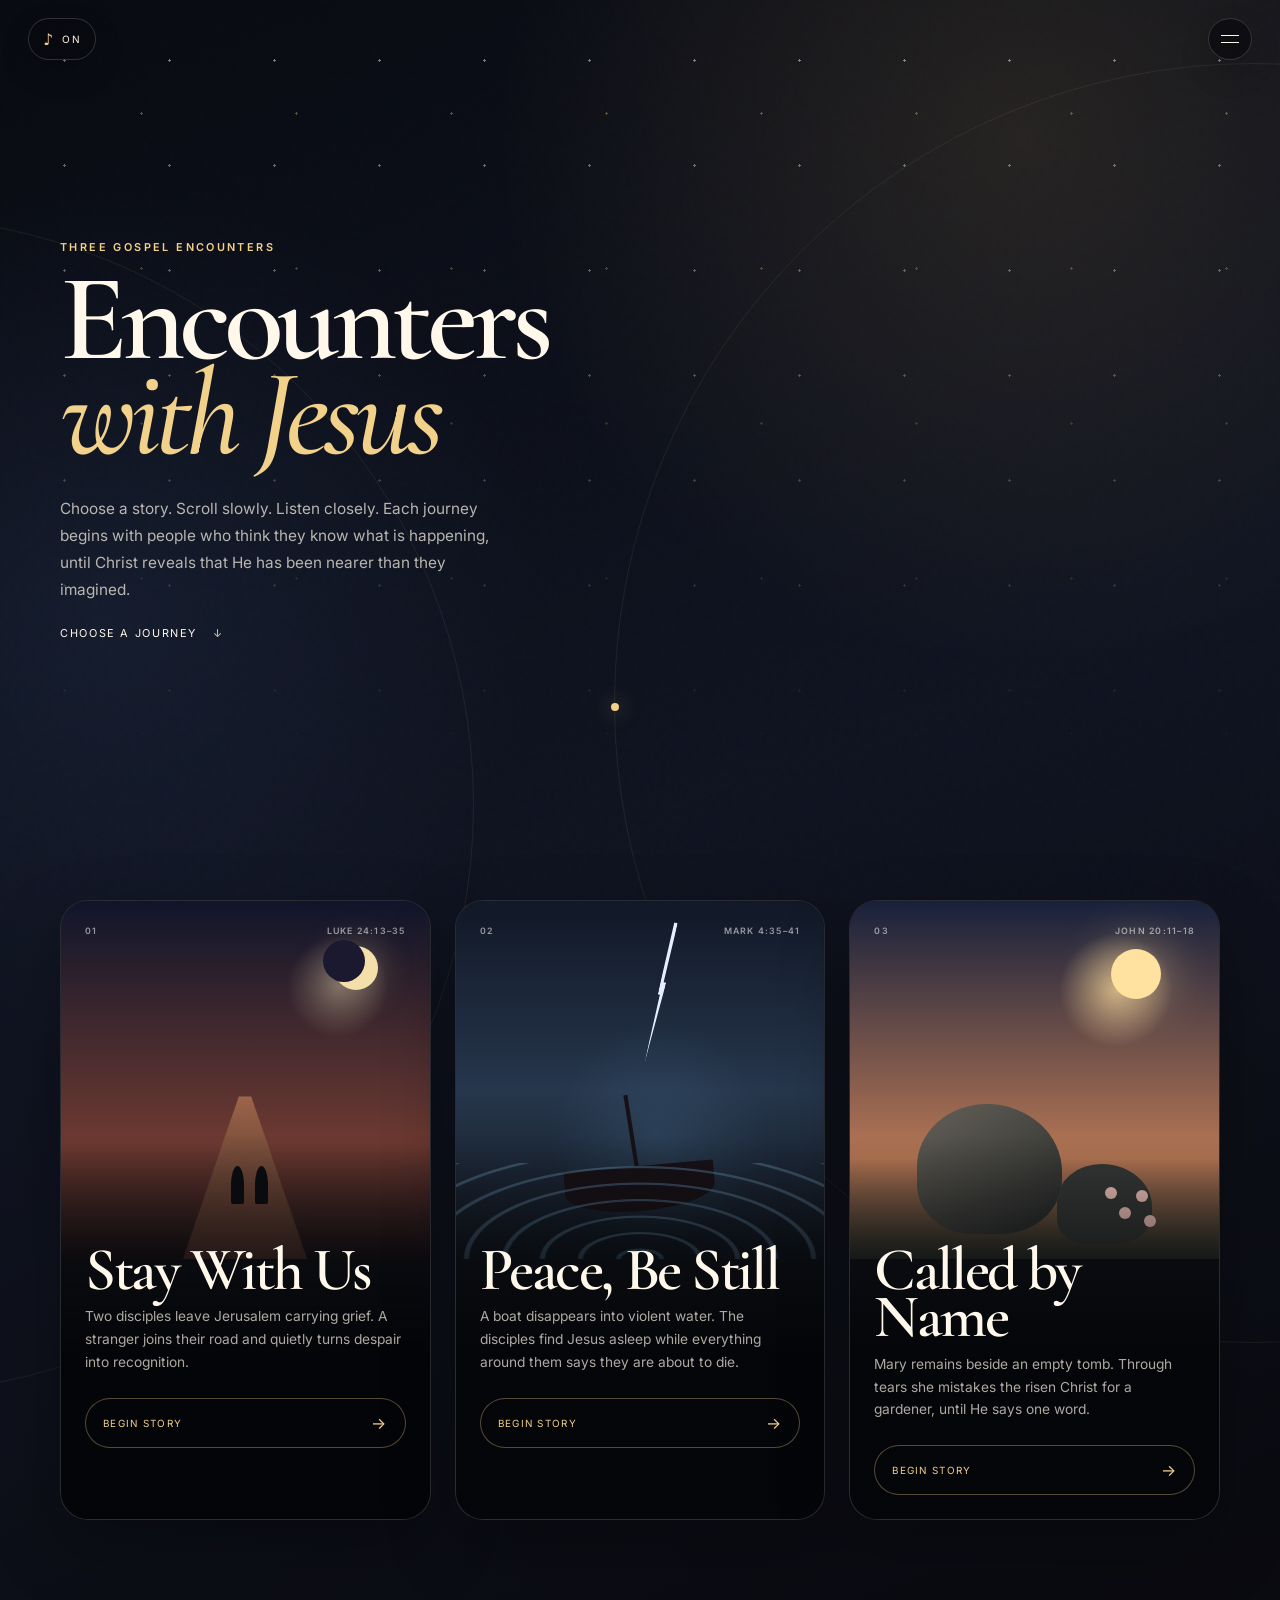
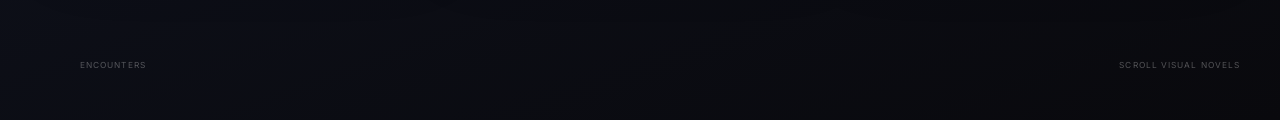
==== index.html @ 3249100e "Add files via upload" ====
<!DOCTYPE html>
<html lang="en">
<head>
  <meta charset="UTF-8" />
  <meta name="viewport" content="width=device-width, initial-scale=1.0, viewport-fit=cover" />
  <meta name="theme-color" content="#08090d" />
  <meta name="description" content="Three cinematic, mobile-first scroll visual novels inspired by encounters with Jesus in the Gospels." />
  <title>Encounters — Scroll Visual Novels</title>
  <link rel="preconnect" href="https://fonts.googleapis.com" />
  <link rel="preconnect" href="https://fonts.gstatic.com" crossorigin />
  <link href="https://fonts.googleapis.com/css2?family=Cormorant+Garamond:wght@500;600;700&family=Inter:wght@400;500;600&display=swap" rel="stylesheet" />
  <link rel="stylesheet" href="style.css" />
</head>
<body>
  <div class="noise" aria-hidden="true"></div>
  <div class="progress-track" aria-hidden="true"><div class="progress-bar"></div></div>

  <button class="sound-toggle" type="button" aria-label="Toggle ambient sound" aria-pressed="true">
    <span class="sound-icon">♪</span>
    <span class="sound-label">On</span>
  </button>

  <button class="menu-toggle" type="button" aria-label="Open story menu" aria-expanded="false">
    <span></span><span></span>
  </button>

  <aside class="chapter-menu" aria-hidden="true">
    <div class="chapter-menu__inner">
      <div class="menu-heading">
        <p class="eyebrow">Encounters</p>
        <button class="menu-home" type="button" data-show-home>All stories</button>
      </div>

      <nav class="story-nav" aria-label="Stories and chapters">
        <div class="story-nav__group" data-menu-story="emmaus">
          <button class="story-nav__toggle" type="button" aria-expanded="true">
            <span><small>Luke 24:13–35</small>Stay With Us</span><i>+</i>
          </button>
          <div class="story-nav__chapters">
            <a href="#emmaus-prologue" data-story-link="emmaus">I. The Silence</a>
            <a href="#emmaus-road" data-story-link="emmaus">II. The Road</a>
            <a href="#emmaus-stranger" data-story-link="emmaus">III. The Stranger</a>
            <a href="#emmaus-scriptures" data-story-link="emmaus">IV. The Story</a>
            <a href="#emmaus-choice" data-story-link="emmaus">V. The Question</a>
            <a href="#emmaus-table" data-story-link="emmaus">VI. The Table</a>
            <a href="#emmaus-return" data-story-link="emmaus">VII. The Return</a>
          </div>
        </div>

        <div class="story-nav__group" data-menu-story="storm">
          <button class="story-nav__toggle" type="button" aria-expanded="false">
            <span><small>Mark 4:35–41</small>Peace, Be Still</span><i>+</i>
          </button>
          <div class="story-nav__chapters" hidden>
            <a href="#storm-dusk" data-story-link="storm">I. The Other Side</a>
            <a href="#storm-deep" data-story-link="storm">II. Into the Deep</a>
            <a href="#storm-tempest" data-story-link="storm">III. The Tempest</a>
            <a href="#storm-sleeping" data-story-link="storm">IV. The Sleeping Teacher</a>
            <a href="#storm-choice" data-story-link="storm">V. What Do You See?</a>
            <a href="#storm-stillness" data-story-link="storm">VI. The Voice</a>
          </div>
        </div>

        <div class="story-nav__group" data-menu-story="garden">
          <button class="story-nav__toggle" type="button" aria-expanded="false">
            <span><small>John 20:11–18</small>Called by Name</span><i>+</i>
          </button>
          <div class="story-nav__chapters" hidden>
            <a href="#garden-before-dawn" data-story-link="garden">I. Before Dawn</a>
            <a href="#garden-empty" data-story-link="garden">II. The Empty Place</a>
            <a href="#garden-tears" data-story-link="garden">III. Why Are You Weeping?</a>
            <a href="#garden-gardener" data-story-link="garden">IV. The Gardener</a>
            <a href="#garden-choice" data-story-link="garden">V. Turn Around</a>
            <a href="#garden-name" data-story-link="garden">VI. Mary</a>
          </div>
        </div>
      </nav>
      <p class="menu-note">Three Gospel encounters · One unfolding invitation</p>
    </div>
  </aside>

  <main>
    <section id="home" class="home-screen" aria-label="Story collection">
      <div class="home-stars" aria-hidden="true"></div>
      <div class="home-orbit home-orbit--one" aria-hidden="true"></div>
      <div class="home-orbit home-orbit--two" aria-hidden="true"></div>

      <header class="home-hero content-wrap">
        <p class="eyebrow reveal">Three Gospel encounters</p>
        <h1 class="collection-title reveal">Encounters<br /><em>with Jesus</em></h1>
        <p class="home-intro reveal">Choose a story. Scroll slowly. Listen closely. Each journey begins with people who think they know what is happening, until Christ reveals that He has been nearer than they imagined.</p>
        <a class="begin-link reveal" href="#story-library">Choose a journey <span>↓</span></a>
      </header>

      <div id="story-library" class="story-library content-wrap">
        <article class="story-card story-card--emmaus reveal">
          <div class="story-card__art" aria-hidden="true"><span class="mini-moon"></span><span class="mini-road"></span><span class="mini-walkers"></span></div>
          <div class="story-card__meta"><span>01</span><span>Luke 24:13–35</span></div>
          <h2>Stay With Us</h2>
          <p>Two disciples leave Jerusalem carrying grief. A stranger joins their road and quietly turns despair into recognition.</p>
          <button type="button" class="story-start" data-open-story="emmaus">Begin story <span>→</span></button>
        </article>

        <article class="story-card story-card--storm reveal">
          <div class="story-card__art" aria-hidden="true"><span class="mini-lightning"></span><span class="mini-boat"></span><span class="mini-waves"></span></div>
          <div class="story-card__meta"><span>02</span><span>Mark 4:35–41</span></div>
          <h2>Peace, Be Still</h2>
          <p>A boat disappears into violent water. The disciples find Jesus asleep while everything around them says they are about to die.</p>
          <button type="button" class="story-start" data-open-story="storm">Begin story <span>→</span></button>
        </article>

        <article class="story-card story-card--garden reveal">
          <div class="story-card__art" aria-hidden="true"><span class="mini-sun"></span><span class="mini-stone"></span><span class="mini-flower"></span></div>
          <div class="story-card__meta"><span>03</span><span>John 20:11–18</span></div>
          <h2>Called by Name</h2>
          <p>Mary remains beside an empty tomb. Through tears she mistakes the risen Christ for a gardener, until He says one word.</p>
          <button type="button" class="story-start" data-open-story="garden">Begin story <span>→</span></button>
        </article>
      </div>

      <footer class="home-footer content-wrap">
        <span>ENCOUNTERS</span>
        <span>Scroll visual novels</span>
      </footer>
    </section>

    <div class="story-view" data-story="emmaus" hidden>
      <section id="emmaus-prologue" class="scene scene--prologue" data-chapter="The Silence">
        <div class="scene-art" aria-hidden="true">
          <div class="star-field"></div><div class="moon"></div>
          <svg class="city-silhouette" viewBox="0 0 1000 420" preserveAspectRatio="none"><path d="M0 330L90 300L135 322L190 280L240 304L310 245L370 290L445 210L500 260L560 205L625 270L705 220L790 275L870 235L1000 300V420H0Z" fill="currentColor"/><path d="M360 235H540V420H360Z" fill="currentColor" opacity=".95"/><path d="M430 145H470V420H430Z" fill="currentColor" opacity=".95"/><path d="M407 145H493L450 82Z" fill="currentColor" opacity=".95"/></svg>
        </div>
        <div class="hero-content content-wrap">
          <p class="eyebrow reveal">Jerusalem · The third day</p>
          <h1 class="display-title reveal">Stay<br /><em>With Us</em></h1>
          <p class="hero-copy reveal">A story about grief, doubt, and the moment hope walks beside you unnoticed.</p>
          <a class="begin-link reveal" href="#emmaus-silence-text">Begin the journey <span>↓</span></a>
        </div>
        <div id="emmaus-silence-text" class="story-panel story-panel--bottom content-wrap">
          <div class="dialogue-card narration reveal"><span class="speaker">Narrator</span><p>The city had not stopped moving. Merchants called from the streets. Soldiers changed watch. Lamps were lit as if nothing had happened.</p></div>
          <div class="dialogue-card narration reveal"><span class="speaker">Narrator</span><p>But for Cleopas and his companion, the world had ended outside the walls three days ago.</p></div>
        </div>
      </section>

      <section id="emmaus-road" class="scene scene--road" data-chapter="The Road">
        <div class="sun-glow" aria-hidden="true"></div><div class="dust dust--one" aria-hidden="true"></div><div class="dust dust--two" aria-hidden="true"></div>
        <svg class="mountains" viewBox="0 0 1000 600" preserveAspectRatio="none" aria-hidden="true"><path d="M0 440L120 310L220 390L340 240L470 370L620 210L760 365L880 270L1000 390V600H0Z" fill="currentColor" opacity=".30"/><path d="M0 495L170 390L310 470L470 330L620 455L800 340L1000 470V600H0Z" fill="currentColor" opacity=".55"/></svg>
        <div class="road-line" aria-hidden="true"></div><div class="walkers" aria-hidden="true"><div class="walker walker--one"><span></span></div><div class="walker walker--two"><span></span></div></div>
        <div class="chapter-label content-wrap reveal"><span>Chapter II</span><strong>The Road</strong></div>
        <div class="story-panel content-wrap">
          <div class="dialogue-card character reveal"><span class="speaker">Cleopas</span><p>We thought He was the one.</p></div>
          <div class="dialogue-card character reveal"><span class="speaker">Companion</span><p>We saw Him heal people. We heard Him speak as if mercy had a voice.</p></div>
          <div class="dialogue-card narration reveal"><span class="speaker">Narrator</span><p>They walked west toward Emmaus, carrying the kind of sorrow that makes every mile feel longer.</p></div>
        </div>
      </section>

      <section id="emmaus-stranger" class="scene scene--stranger" data-chapter="The Stranger">
        <div class="halo-light" aria-hidden="true"></div><div class="figure figure--jesus" aria-hidden="true"><div class="figure-head"></div><div class="figure-body"></div></div>
        <div class="olive-branches" aria-hidden="true"><span></span><span></span><span></span><span></span><span></span></div>
        <div class="chapter-label content-wrap reveal"><span>Chapter III</span><strong>The Stranger</strong></div>
        <div class="story-panel content-wrap">
          <div class="dialogue-card stranger reveal"><span class="speaker">Stranger</span><p>What are you discussing as you walk?</p></div>
          <div class="dialogue-card character reveal"><span class="speaker">Cleopas</span><p>Are you the only visitor to Jerusalem who does not know what has happened?</p></div>
          <div class="dialogue-card stranger reveal"><span class="speaker">Stranger</span><p>What things?</p></div>
          <div class="dialogue-card narration reveal"><span class="speaker">Narrator</span><p>So they told Him everything, never realizing they were explaining the death of Jesus to Jesus Himself.</p></div>
        </div>
      </section>

      <section id="emmaus-scriptures" class="scene scene--scriptures" data-chapter="The Story">
        <div class="scroll-ribbon scroll-ribbon--a" aria-hidden="true">PROMISE · EXODUS · PASSOVER · KINGDOM · MERCY · SACRIFICE</div><div class="scroll-ribbon scroll-ribbon--b" aria-hidden="true">MOSES · PROPHETS · ISAIAH · PSALMS · COVENANT · GLORY</div><div class="scripture-light" aria-hidden="true"></div>
        <div class="chapter-label content-wrap reveal"><span>Chapter IV</span><strong>The Story</strong></div>
        <div class="story-panel content-wrap">
          <div class="dialogue-card stranger reveal"><span class="speaker">Stranger</span><p>Was it not necessary that the Messiah should suffer these things and then enter into His glory?</p></div>
          <div class="dialogue-card narration reveal"><span class="speaker">Narrator</span><p>Beginning with Moses and the prophets, He gathered every scattered promise and showed them one story.</p></div>
          <blockquote class="pull-quote reveal">“Our hearts were burning within us while He spoke to us on the road.”</blockquote>
          <div class="reflection-card reveal"><span class="reflection-number">01</span><p>Sometimes God is nearest when the road feels emptiest.</p></div>
        </div>
      </section>

      <section id="emmaus-choice" class="scene scene--choice" data-chapter="The Question">
        <div class="choice-sky" aria-hidden="true"></div><div class="village" aria-hidden="true"><span class="house house--1"></span><span class="house house--2"></span><span class="house house--3"></span><span class="house house--4"></span></div>
        <div class="chapter-label content-wrap reveal"><span>Chapter V</span><strong>The Question</strong></div>
        <div class="choice-panel content-wrap reveal">
          <p class="choice-intro">The road reaches Emmaus. The Stranger walks as if He intends to continue.</p><h2>What would you say?</h2>
          <div class="choice-grid" role="group" aria-label="Choose a response">
            <button class="choice-button" type="button" data-choice-story="emmaus" data-choice="stay"><span class="choice-index">A</span><span><strong>Stay with us.</strong><small>The day is nearly over.</small></span></button>
            <button class="choice-button" type="button" data-choice-story="emmaus" data-choice="leave"><span class="choice-index">B</span><span><strong>Let Him continue.</strong><small>Some questions feel too dangerous.</small></span></button>
          </div>
          <p class="choice-result" data-choice-result="emmaus" aria-live="polite"></p>
        </div>
      </section>

      <section id="emmaus-table" class="scene scene--table" data-chapter="The Table">
        <div class="room" aria-hidden="true"><div class="window"><span></span></div><div class="lamp"><span></span></div><div class="table-shape"></div><div class="bread"><span></span></div><div class="hands hands--left"></div><div class="hands hands--right"></div></div>
        <div class="chapter-label content-wrap reveal"><span>Chapter VI</span><strong>The Table</strong></div>
        <div class="story-panel content-wrap">
          <div class="dialogue-card narration reveal"><span class="speaker">Narrator</span><p>He took the bread, blessed it, broke it, and gave it to them.</p></div>
          <div class="revelation-text reveal"><p>Then</p><h2>their eyes<br />were opened.</h2></div>
          <div class="dialogue-card narration reveal"><span class="speaker">Narrator</span><p>They knew Him. And in that same instant, He vanished from their sight.</p></div>
        </div>
      </section>

      <section id="emmaus-return" class="scene scene--return" data-chapter="The Return">
        <div class="return-rays" aria-hidden="true"></div><div class="running-figures" aria-hidden="true"><div class="runner runner--one"></div><div class="runner runner--two"></div></div>
        <div class="chapter-label content-wrap reveal"><span>Chapter VII</span><strong>The Return</strong></div>
        <div class="story-panel content-wrap">
          <div class="dialogue-card character reveal"><span class="speaker">Cleopas</span><p>We have to go back. Tonight.</p></div>
          <div class="dialogue-card narration reveal"><span class="speaker">Narrator</span><p>The road that had felt unbearable at sunset became a road they could not run fast enough.</p></div>
          <div class="reflection-card reveal"><span class="reflection-number">02</span><p>Encounter becomes mission. Hope refuses to remain seated.</p></div>
        </div>
      </section>

      <section id="emmaus-epilogue" class="scene scene--epilogue" data-chapter="Epilogue">
        <div class="cross-light" aria-hidden="true"><span></span></div>
        <div class="epilogue-content content-wrap">
          <p class="eyebrow reveal">Epilogue</p><h2 class="ending-title reveal">He was there<br /><em>the whole time.</em></h2>
          <p class="ending-copy reveal">In the questions. In the Scriptures. In the breaking of the bread. In the heart that began to burn before the eyes understood.</p>
          <div class="personal-ending reveal" data-personal-ending="emmaus" aria-live="polite"></div>
          <blockquote class="final-verse reveal">“Stay with us, for it is nearly evening and the day is almost over.”<cite>Luke 24:29</cite></blockquote>
          <div class="ending-actions reveal"><button class="restart-button" type="button" data-restart-story="emmaus">Walk the road again</button><button class="return-library" type="button" data-show-home>Choose another story</button></div>
        </div>
        <footer><span>STAY WITH US</span><span>A scroll visual novel</span></footer>
      </section>
    </div>

    <div class="story-view" data-story="storm" hidden>
      <section id="storm-dusk" class="scene storm-scene storm-scene--dusk" data-chapter="The Other Side">
        <div class="storm-sunset" aria-hidden="true"></div><div class="storm-shore" aria-hidden="true"></div><div class="storm-boat storm-boat--distant" aria-hidden="true"><span></span></div>
        <div class="hero-content content-wrap"><p class="eyebrow reveal">Sea of Galilee · Evening</p><h1 class="display-title reveal">Peace,<br /><em>Be Still</em></h1><p class="hero-copy reveal">A story about fear, trust, and the voice that creation still remembers.</p><a class="begin-link reveal" href="#storm-dusk-text">Enter the water <span>↓</span></a></div>
        <div id="storm-dusk-text" class="story-panel story-panel--bottom content-wrap">
          <div class="dialogue-card stranger reveal"><span class="speaker">Jesus</span><p>Let us go across to the other side.</p></div>
          <div class="dialogue-card narration reveal"><span class="speaker">Narrator</span><p>The crowds faded behind them. Evening settled over the lake, and the fishing boat carried Jesus and His disciples into open water.</p></div>
        </div>
      </section>

      <section id="storm-deep" class="scene storm-scene storm-scene--deep" data-chapter="Into the Deep">
        <div class="deep-moon" aria-hidden="true"></div><div class="water-lines" aria-hidden="true"><i></i><i></i><i></i><i></i><i></i></div><div class="storm-boat storm-boat--mid" aria-hidden="true"><span></span></div>
        <div class="chapter-label content-wrap reveal"><span>Chapter II</span><strong>Into the Deep</strong></div>
        <div class="story-panel content-wrap">
          <div class="dialogue-card character reveal"><span class="speaker">Peter</span><p>The wind is changing.</p></div>
          <div class="dialogue-card narration reveal"><span class="speaker">Narrator</span><p>Fishermen knew the moods of this water. They knew how quickly cool air could fall from the hills and strike the warm lake below.</p></div>
          <div class="dialogue-card narration reveal"><span class="speaker">Narrator</span><p>But knowledge does not always quiet the body when darkness begins to move.</p></div>
        </div>
      </section>

      <section id="storm-tempest" class="scene storm-scene storm-scene--tempest" data-chapter="The Tempest">
        <div class="lightning lightning--one" aria-hidden="true"></div><div class="lightning lightning--two" aria-hidden="true"></div><div class="rain-field" aria-hidden="true"></div><div class="violent-wave violent-wave--back" aria-hidden="true"></div><div class="violent-wave violent-wave--front" aria-hidden="true"></div><div class="storm-boat storm-boat--tossed" aria-hidden="true"><span></span></div>
        <div class="chapter-label content-wrap reveal"><span>Chapter III</span><strong>The Tempest</strong></div>
        <div class="story-panel content-wrap">
          <div class="dialogue-card character reveal"><span class="speaker">John</span><p>Another wave! Hold the side!</p></div>
          <div class="dialogue-card narration reveal"><span class="speaker">Narrator</span><p>Water broke over the boat faster than they could throw it out. The lake had become noise, weight, and blackness.</p></div>
          <blockquote class="pull-quote pull-quote--storm reveal">Fear measures the storm.<br />Faith remembers who is in the boat.</blockquote>
        </div>
      </section>

      <section id="storm-sleeping" class="scene storm-scene storm-scene--sleeping" data-chapter="The Sleeping Teacher">
        <div class="boat-interior" aria-hidden="true"><span class="sleeping-figure"></span><span class="boat-rib boat-rib--one"></span><span class="boat-rib boat-rib--two"></span><span class="water-flash"></span></div>
        <div class="chapter-label content-wrap reveal"><span>Chapter IV</span><strong>The Sleeping Teacher</strong></div>
        <div class="story-panel content-wrap">
          <div class="dialogue-card narration reveal"><span class="speaker">Narrator</span><p>At the stern, on a cushion, Jesus was asleep.</p></div>
          <div class="dialogue-card character reveal"><span class="speaker">Disciples</span><p>Teacher, do You not care that we are perishing?</p></div>
          <div class="reflection-card reflection-card--blue reveal"><span class="reflection-number">01</span><p>God’s silence can feel like absence. It is not the same thing.</p></div>
        </div>
      </section>

      <section id="storm-choice" class="scene storm-scene storm-scene--choice" data-chapter="What Do You See?">
        <div class="storm-eye" aria-hidden="true"></div><div class="choice-wave" aria-hidden="true"></div>
        <div class="chapter-label content-wrap reveal"><span>Chapter V</span><strong>What Do You See?</strong></div>
        <div class="choice-panel content-wrap reveal">
          <p class="choice-intro">The boat rises on another wall of water. Jesus opens His eyes.</p><h2>Where does your attention go?</h2>
          <div class="choice-grid" role="group" aria-label="Choose a response">
            <button class="choice-button" type="button" data-choice-story="storm" data-choice="waves"><span class="choice-index">A</span><span><strong>To the waves.</strong><small>They are real, loud, and close.</small></span></button>
            <button class="choice-button" type="button" data-choice-story="storm" data-choice="jesus"><span class="choice-index">B</span><span><strong>To Jesus.</strong><small>Fear is present, but so is He.</small></span></button>
          </div>
          <p class="choice-result" data-choice-result="storm" aria-live="polite"></p>
        </div>
      </section>

      <section id="storm-stillness" class="scene storm-scene storm-scene--stillness" data-chapter="The Voice">
        <div class="still-horizon" aria-hidden="true"></div><div class="still-boat" aria-hidden="true"></div><div class="still-rings" aria-hidden="true"><i></i><i></i><i></i></div>
        <div class="chapter-label content-wrap reveal"><span>Chapter VI</span><strong>The Voice</strong></div>
        <div class="story-panel content-wrap">
          <div class="dialogue-card stranger reveal"><span class="speaker">Jesus</span><p>Peace. Be still.</p></div>
          <div class="revelation-text revelation-text--storm reveal"><p>And there was</p><h2>a great<br />calm.</h2></div>
          <div class="dialogue-card stranger reveal"><span class="speaker">Jesus</span><p>Why are you afraid? Have you still no faith?</p></div>
          <div class="dialogue-card character reveal"><span class="speaker">Disciples</span><p>Who then is this, that even the wind and the sea obey Him?</p></div>
        </div>
      </section>

      <section id="storm-epilogue" class="scene storm-scene storm-scene--epilogue" data-chapter="Epilogue">
        <div class="calm-moon" aria-hidden="true"></div><div class="calm-reflection" aria-hidden="true"></div>
        <div class="epilogue-content content-wrap"><p class="eyebrow reveal">Epilogue</p><h2 class="ending-title reveal">The storm heard<br /><em>His voice.</em></h2><p class="ending-copy reveal">The disciples feared the storm because it was powerful. When the water became still, they discovered a greater power sitting beside them.</p><div class="personal-ending reveal" data-personal-ending="storm" aria-live="polite"></div><blockquote class="final-verse reveal">“Who then is this, that even the wind and the sea obey Him?”<cite>Mark 4:41</cite></blockquote><div class="ending-actions reveal"><button class="restart-button" type="button" data-restart-story="storm">Cross again</button><button class="return-library" type="button" data-show-home>Choose another story</button></div></div>
        <footer><span>PEACE, BE STILL</span><span>A scroll visual novel</span></footer>
      </section>
    </div>

    <div class="story-view" data-story="garden" hidden>
      <section id="garden-before-dawn" class="scene garden-scene garden-scene--dawn" data-chapter="Before Dawn">
        <div class="garden-stars" aria-hidden="true"></div><div class="garden-arch" aria-hidden="true"></div><div class="garden-path" aria-hidden="true"></div><div class="mary-silhouette" aria-hidden="true"></div>
        <div class="hero-content content-wrap"><p class="eyebrow reveal">Jerusalem · Before sunrise</p><h1 class="display-title reveal">Called<br /><em>by Name</em></h1><p class="hero-copy reveal">A story about grief, recognition, and the single word that changes everything.</p><a class="begin-link reveal" href="#garden-dawn-text">Enter the garden <span>↓</span></a></div>
        <div id="garden-dawn-text" class="story-panel story-panel--bottom content-wrap"><div class="dialogue-card narration reveal"><span class="speaker">Narrator</span><p>Mary Magdalene came to the tomb while it was still dark.</p></div><div class="dialogue-card narration reveal"><span class="speaker">Narrator</span><p>She carried spices for a body. She did not yet know she was walking toward a risen Lord.</p></div></div>
      </section>

      <section id="garden-empty" class="scene garden-scene garden-scene--empty" data-chapter="The Empty Place">
        <div class="tomb-mouth" aria-hidden="true"><span></span></div><div class="rolled-stone" aria-hidden="true"></div><div class="dawn-ray" aria-hidden="true"></div>
        <div class="chapter-label content-wrap reveal"><span>Chapter II</span><strong>The Empty Place</strong></div>
        <div class="story-panel content-wrap"><div class="dialogue-card character reveal"><span class="speaker">Mary</span><p>They have taken the Lord out of the tomb, and we do not know where they have laid Him.</p></div><div class="dialogue-card narration reveal"><span class="speaker">Narrator</span><p>Even the empty tomb first looked like another wound. Resurrection stood before her as loss because hope had not yet found a shape.</p></div></div>
      </section>

      <section id="garden-tears" class="scene garden-scene garden-scene--tears" data-chapter="Why Are You Weeping?">
        <div class="tear-light" aria-hidden="true"></div><div class="angel-seats" aria-hidden="true"><i></i><i></i></div><div class="petal-field" aria-hidden="true"><i></i><i></i><i></i><i></i><i></i></div>
        <div class="chapter-label content-wrap reveal"><span>Chapter III</span><strong>Why Are You Weeping?</strong></div>
        <div class="story-panel content-wrap"><div class="dialogue-card stranger reveal"><span class="speaker">Angels</span><p>Woman, why are you weeping?</p></div><div class="dialogue-card character reveal"><span class="speaker">Mary</span><p>They have taken away my Lord, and I do not know where they have laid Him.</p></div><div class="reflection-card reflection-card--rose reveal"><span class="reflection-number">01</span><p>Love remains at the place where every explanation has failed.</p></div></div>
      </section>

      <section id="garden-gardener" class="scene garden-scene garden-scene--gardener" data-chapter="The Gardener">
        <div class="garden-sun" aria-hidden="true"></div><div class="garden-leaves" aria-hidden="true"><i></i><i></i><i></i><i></i><i></i><i></i></div><div class="gardener-figure" aria-hidden="true"><span></span></div>
        <div class="chapter-label content-wrap reveal"><span>Chapter IV</span><strong>The Gardener</strong></div>
        <div class="story-panel content-wrap"><div class="dialogue-card stranger reveal"><span class="speaker">Jesus</span><p>Woman, why are you weeping? Whom are you seeking?</p></div><div class="dialogue-card character reveal"><span class="speaker">Mary</span><p>Sir, if you have carried Him away, tell me where you have laid Him, and I will take Him away.</p></div><div class="dialogue-card narration reveal"><span class="speaker">Narrator</span><p>She looked directly at Jesus and did not know Him. Grief can make even glory appear ordinary.</p></div></div>
      </section>

      <section id="garden-choice" class="scene garden-scene garden-scene--choice" data-chapter="Turn Around">
        <div class="turning-light" aria-hidden="true"></div><div class="rose-lines" aria-hidden="true"></div>
        <div class="chapter-label content-wrap reveal"><span>Chapter V</span><strong>Turn Around</strong></div>
        <div class="choice-panel content-wrap reveal"><p class="choice-intro">The stranger knows the question beneath every other question.</p><h2>What are you seeking?</h2><div class="choice-grid" role="group" aria-label="Choose a response"><button class="choice-button" type="button" data-choice-story="garden" data-choice="answers"><span class="choice-index">A</span><span><strong>An explanation.</strong><small>Something that makes the pain understandable.</small></span></button><button class="choice-button" type="button" data-choice-story="garden" data-choice="person"><span class="choice-index">B</span><span><strong>A person.</strong><small>Not an answer, but the Lord Himself.</small></span></button></div><p class="choice-result" data-choice-result="garden" aria-live="polite"></p></div>
      </section>

      <section id="garden-name" class="scene garden-scene garden-scene--name" data-chapter="Mary">
        <div class="name-radiance" aria-hidden="true"></div><div class="name-letters" aria-hidden="true">MARY</div><div class="flower-bloom" aria-hidden="true"><i></i><i></i><i></i><i></i><i></i><i></i></div>
        <div class="chapter-label content-wrap reveal"><span>Chapter VI</span><strong>Mary</strong></div>
        <div class="story-panel content-wrap"><div class="dialogue-card stranger reveal"><span class="speaker">Jesus</span><p>Mary.</p></div><div class="revelation-text revelation-text--garden reveal"><p>She turned and said</p><h2>Rabboni.</h2></div><div class="dialogue-card stranger reveal"><span class="speaker">Jesus</span><p>Go to My brothers and say to them, “I am ascending to My Father and your Father, to My God and your God.”</p></div><div class="dialogue-card character reveal"><span class="speaker">Mary</span><p>I have seen the Lord.</p></div></div>
      </section>

      <section id="garden-epilogue" class="scene garden-scene garden-scene--epilogue" data-chapter="Epilogue">
        <div class="morning-field" aria-hidden="true"></div><div class="garden-cross" aria-hidden="true"></div>
        <div class="epilogue-content content-wrap"><p class="eyebrow reveal">Epilogue</p><h2 class="ending-title reveal">He knew<br /><em>her name.</em></h2><p class="ending-copy reveal">Recognition did not come through an argument. It came through relationship. The Shepherd called, and the one who loved Him heard her name.</p><div class="personal-ending reveal" data-personal-ending="garden" aria-live="polite"></div><blockquote class="final-verse reveal">“I have seen the Lord.”<cite>John 20:18</cite></blockquote><div class="ending-actions reveal"><button class="restart-button" type="button" data-restart-story="garden">Return to the garden</button><button class="return-library" type="button" data-show-home>Choose another story</button></div></div>
        <footer><span>CALLED BY NAME</span><span>A scroll visual novel</span></footer>
      </section>
    </div>
  </main>

  <script src="script.js"></script>
</body>
</html>
---- style.css ----
:root {
  --ink: #08090d;
  --paper: #f4ead8;
  --cream: #fff8eb;
  --gold: #d3a95c;
  --gold-bright: #f2d18a;
  --rust: #9c4f32;
  --wine: #3a1822;
  --night: #0b1120;
  --blue: #19263f;
  --muted: rgba(255, 248, 235, 0.68);
  --serif: "Cormorant Garamond", Georgia, serif;
  --sans: "Inter", system-ui, sans-serif;
  --safe-top: env(safe-area-inset-top, 0px);
  --safe-bottom: env(safe-area-inset-bottom, 0px);
}

* { box-sizing: border-box; }
html { scroll-behavior: smooth; background: var(--ink); }
body {
  margin: 0;
  color: var(--cream);
  background: var(--ink);
  font-family: var(--sans);
  overflow-x: hidden;
  -webkit-font-smoothing: antialiased;
}
button, a { -webkit-tap-highlight-color: transparent; }
button { font: inherit; }
a { color: inherit; }

::selection { background: var(--gold-bright); color: var(--ink); }

.noise {
  position: fixed;
  inset: 0;
  z-index: 99;
  pointer-events: none;
  opacity: .055;
  mix-blend-mode: soft-light;
  background-image: url("data:image/svg+xml,%3Csvg viewBox='0 0 180 180' xmlns='http://www.w3.org/2000/svg'%3E%3Cfilter id='n'%3E%3CfeTurbulence type='fractalNoise' baseFrequency='.9' numOctaves='3' stitchTiles='stitch'/%3E%3C/filter%3E%3Crect width='100%25' height='100%25' filter='url(%23n)' opacity='.8'/%3E%3C/svg%3E");
}

.progress-track {
  position: fixed;
  top: 0;
  left: 0;
  right: 0;
  height: 3px;
  z-index: 120;
  background: rgba(255,255,255,.08);
}
.progress-bar {
  width: 0;
  height: 100%;
  background: linear-gradient(90deg, var(--gold), var(--gold-bright));
  box-shadow: 0 0 18px rgba(242, 209, 138, .7);
}

.content-wrap {
  position: relative;
  z-index: 5;
  width: min(100% - 36px, 520px);
  margin-inline: auto;
}

.sound-toggle,
.menu-toggle {
  position: fixed;
  z-index: 130;
  top: calc(18px + var(--safe-top));
  border: 1px solid rgba(255,255,255,.16);
  color: var(--cream);
  background: rgba(9, 10, 14, .48);
  backdrop-filter: blur(18px);
  -webkit-backdrop-filter: blur(18px);
  box-shadow: 0 12px 30px rgba(0,0,0,.18);
}
.sound-toggle {
  left: 16px;
  height: 42px;
  padding: 0 14px;
  border-radius: 999px;
  display: flex;
  align-items: center;
  gap: 8px;
  text-transform: uppercase;
  letter-spacing: .12em;
  font-size: .63rem;
}
.sound-icon { color: var(--gold-bright); font-size: 1rem; }
.sound-toggle[aria-pressed="true"] .sound-icon { animation: pulse-note 1.3s ease-in-out infinite; }
@keyframes pulse-note { 50% { transform: scale(1.25); text-shadow: 0 0 12px var(--gold-bright); } }

.menu-toggle {
  right: 16px;
  width: 44px;
  height: 42px;
  border-radius: 50%;
  display: grid;
  place-content: center;
  gap: 6px;
}
.menu-toggle span {
  display: block;
  width: 18px;
  height: 1px;
  background: currentColor;
  transition: transform .35s ease;
}
.menu-toggle[aria-expanded="true"] span:first-child { transform: translateY(3.5px) rotate(45deg); }
.menu-toggle[aria-expanded="true"] span:last-child { transform: translateY(-3.5px) rotate(-45deg); }

.chapter-menu {
  position: fixed;
  inset: 0;
  z-index: 125;
  display: grid;
  align-items: end;
  visibility: hidden;
  opacity: 0;
  background: rgba(4, 5, 8, .58);
  backdrop-filter: blur(8px);
  transition: opacity .35s ease, visibility .35s ease;
}
.chapter-menu.is-open { visibility: visible; opacity: 1; }
.chapter-menu__inner {
  padding: 92px 28px calc(30px + var(--safe-bottom));
  min-height: 74vh;
  border-radius: 28px 28px 0 0;
  background:
    radial-gradient(circle at 85% 0%, rgba(211,169,92,.18), transparent 35%),
    linear-gradient(145deg, #11141c, #08090d);
  transform: translateY(100%);
  transition: transform .45s cubic-bezier(.2,.8,.2,1);
}
.chapter-menu.is-open .chapter-menu__inner { transform: translateY(0); }
.chapter-menu nav { display: grid; gap: 4px; }
.chapter-menu a {
  padding: 10px 0;
  text-decoration: none;
  font-family: var(--serif);
  font-size: clamp(1.55rem, 8vw, 2.4rem);
  border-bottom: 1px solid rgba(255,255,255,.08);
}
.menu-note { margin: 22px 0 0; color: var(--muted); font-size: .72rem; letter-spacing: .11em; text-transform: uppercase; }

.scene {
  position: relative;
  min-height: 155svh;
  isolation: isolate;
  overflow: clip;
}
.scene::after {
  content: "";
  position: absolute;
  inset: auto 0 0;
  height: 26vh;
  z-index: 3;
  pointer-events: none;
  background: linear-gradient(transparent, rgba(8,9,13,.82));
}

.eyebrow {
  margin: 0 0 18px;
  color: var(--gold-bright);
  text-transform: uppercase;
  letter-spacing: .22em;
  font-size: .68rem;
  font-weight: 600;
}

.display-title,
.ending-title {
  margin: 0;
  font-family: var(--serif);
  font-weight: 600;
  letter-spacing: -.045em;
  line-height: .78;
  text-wrap: balance;
}
.display-title { font-size: clamp(4.8rem, 25vw, 8.5rem); }
.display-title em,
.ending-title em { color: var(--gold-bright); font-weight: 500; }

.hero-copy,
.ending-copy {
  color: rgba(255,248,235,.74);
  font-size: .98rem;
  line-height: 1.75;
}

.begin-link {
  display: inline-flex;
  align-items: center;
  gap: 16px;
  margin-top: 22px;
  text-decoration: none;
  text-transform: uppercase;
  letter-spacing: .15em;
  font-size: .68rem;
}
.begin-link span { color: var(--gold-bright); animation: float-arrow 1.6s ease-in-out infinite; }
@keyframes float-arrow { 50% { transform: translateY(7px); } }

.scene--prologue {
  min-height: 205svh;
  background:
    radial-gradient(circle at 72% 16%, rgba(211,169,92,.11), transparent 26%),
    linear-gradient(#060914 0%, #151326 46%, #28171d 70%, #08090d 100%);
}
.scene-art { position: absolute; inset: 0 0 auto; height: 100svh; overflow: hidden; }
.star-field {
  position: absolute;
  inset: 0;
  opacity: .8;
  background-image:
    radial-gradient(circle, #fff 0 1px, transparent 1.5px),
    radial-gradient(circle, rgba(242,209,138,.9) 0 1px, transparent 1.5px);
  background-size: 90px 90px, 140px 140px;
  background-position: 20px 15px, 55px 25px;
  mask-image: linear-gradient(#000, transparent 85%);
}
.moon {
  position: absolute;
  top: 14%;
  right: 13%;
  width: 62px;
  aspect-ratio: 1;
  border-radius: 50%;
  background: #f6e8bc;
  box-shadow: 0 0 60px rgba(246,232,188,.32), 0 0 150px rgba(246,232,188,.14);
}
.moon::after {
  content: "";
  position: absolute;
  width: 58px;
  aspect-ratio: 1;
  border-radius: 50%;
  background: #111326;
  transform: translate(-14px,-8px);
}
.city-silhouette {
  position: absolute;
  bottom: 0;
  width: 130%;
  height: 48%;
  left: -15%;
  color: #07090f;
  filter: drop-shadow(0 -22px 40px rgba(154,79,50,.18));
}
.hero-content {
  min-height: 100svh;
  display: flex;
  flex-direction: column;
  justify-content: center;
  padding-top: 90px;
}
.hero-copy { max-width: 340px; margin: 34px 0 0; }
.story-panel { padding-top: 65svh; padding-bottom: 24vh; display: grid; gap: 18px; }
.story-panel--bottom { padding-top: 48svh; }

.dialogue-card {
  position: relative;
  padding: 24px 22px 25px;
  border: 1px solid rgba(255,255,255,.10);
  border-radius: 20px;
  background: linear-gradient(145deg, rgba(255,255,255,.095), rgba(255,255,255,.035));
  backdrop-filter: blur(18px);
  -webkit-backdrop-filter: blur(18px);
  box-shadow: 0 20px 50px rgba(0,0,0,.22);
}
.dialogue-card::before {
  content: "";
  position: absolute;
  inset: 0 auto 0 0;
  width: 2px;
  border-radius: inherit;
  background: var(--gold);
  opacity: .7;
}
.dialogue-card .speaker {
  display: block;
  margin-bottom: 10px;
  color: var(--gold-bright);
  text-transform: uppercase;
  letter-spacing: .16em;
  font-size: .62rem;
  font-weight: 600;
}
.dialogue-card p {
  margin: 0;
  font-family: var(--serif);
  font-size: clamp(1.45rem, 7vw, 2.1rem);
  line-height: 1.12;
}
.dialogue-card.narration p { font-size: clamp(1.28rem, 6.2vw, 1.8rem); color: rgba(255,248,235,.9); }
.dialogue-card.character::before { background: #c77b58; }
.dialogue-card.stranger {
  background: linear-gradient(145deg, rgba(242,209,138,.15), rgba(255,255,255,.035));
  border-color: rgba(242,209,138,.18);
}

.chapter-label {
  position: absolute;
  top: calc(88px + var(--safe-top));
  left: 50%;
  transform: translateX(-50%);
  display: flex;
  justify-content: space-between;
  align-items: end;
  width: min(100% - 36px, 520px);
  padding-bottom: 13px;
  border-bottom: 1px solid rgba(255,255,255,.16);
}
.chapter-label span { color: var(--gold-bright); font-size: .6rem; letter-spacing: .17em; text-transform: uppercase; }
.chapter-label strong { font-family: var(--serif); font-size: 1.35rem; font-weight: 600; }

.scene--road {
  background: linear-gradient(#a55234 0%, #d89b60 28%, #7d4f40 58%, #101118 100%);
}
.sun-glow {
  position: absolute;
  top: 14vh;
  left: 50%;
  width: 44vw;
  max-width: 280px;
  aspect-ratio: 1;
  border-radius: 50%;
  transform: translateX(-50%);
  background: #f9d691;
  box-shadow: 0 0 90px rgba(249,214,145,.48), 0 0 180px rgba(249,214,145,.2);
}
.mountains { position: absolute; inset: auto -10% 34%; width: 120%; height: 58vh; color: #35272c; }
.road-line {
  position: absolute;
  top: 45vh;
  left: 50%;
  width: 26vw;
  height: 72vh;
  min-width: 120px;
  transform: translateX(-50%) perspective(250px) rotateX(16deg);
  clip-path: polygon(44% 0, 56% 0, 100% 100%, 0 100%);
  background: linear-gradient(#b78158, #4f3130 75%, #151318);
  filter: drop-shadow(0 0 20px rgba(40,26,27,.45));
}
.walkers { position: absolute; top: 57vh; left: 50%; width: 120px; height: 160px; transform: translateX(-50%); }
.walker { position: absolute; bottom: 0; width: 32px; height: 86px; border-radius: 50% 50% 12% 12%; background: #171316; box-shadow: 0 18px 24px rgba(0,0,0,.32); animation: walk 1.8s ease-in-out infinite; transform-origin: bottom; }
.walker::before { content: ""; position: absolute; top: -20px; left: 5px; width: 22px; aspect-ratio: 1; border-radius: 50%; background: #171316; }
.walker span, .walker span::after { position: absolute; content: ""; bottom: -38px; width: 8px; height: 48px; border-radius: 999px; background: #171316; }
.walker span { left: 6px; transform: rotate(7deg); }
.walker span::after { left: 12px; transform: rotate(-14deg); transform-origin: top; }
.walker--one { left: 18px; }
.walker--two { right: 18px; animation-delay: -.9s; }
@keyframes walk { 50% { transform: translateY(-5px) rotate(1deg); } }
.dust { position: absolute; border-radius: 50%; background: rgba(255,231,186,.25); filter: blur(1px); animation: drift 9s linear infinite; }
.dust--one { width: 8px; height: 8px; top: 41%; left: 16%; box-shadow: 100px 40px 0 rgba(255,231,186,.18), 220px -22px 0 rgba(255,231,186,.2), 310px 90px 0 rgba(255,231,186,.16); }
.dust--two { width: 4px; height: 4px; top: 26%; left: 70%; box-shadow: -130px 80px 0 rgba(255,231,186,.2), 90px 140px 0 rgba(255,231,186,.15); animation-duration: 13s; }
@keyframes drift { to { transform: translate3d(40px,-80px,0); opacity: .1; } }

.scene--stranger {
  background:
    radial-gradient(circle at 50% 28%, rgba(242,209,138,.22), transparent 23%),
    linear-gradient(#111722, #283345 42%, #524031 72%, #0a0b0f);
}
.halo-light {
  position: absolute;
  top: 20vh;
  left: 50%;
  width: 74vw;
  max-width: 460px;
  aspect-ratio: 1;
  border-radius: 50%;
  transform: translateX(-50%);
  background: radial-gradient(circle, rgba(251,231,181,.48), rgba(211,169,92,.10) 38%, transparent 68%);
  animation: breathe 4s ease-in-out infinite;
}
@keyframes breathe { 50% { opacity: .75; transform: translateX(-50%) scale(1.06); } }
.figure--jesus { position: absolute; top: 26vh; left: 50%; width: 180px; height: 390px; transform: translateX(-50%); filter: drop-shadow(0 30px 35px rgba(0,0,0,.4)); }
.figure-head { position: absolute; top: 0; left: 50%; width: 72px; height: 86px; transform: translateX(-50%); border-radius: 48% 48% 42% 42%; background: #151414; }
.figure-head::after { content:""; position:absolute; inset: -10px -9px auto; height: 67px; border-radius: 50% 50% 42% 42%; border: 15px solid #171616; border-bottom: 0; }
.figure-body { position: absolute; top: 76px; left: 50%; width: 176px; height: 314px; transform: translateX(-50%); clip-path: polygon(33% 0, 67% 0, 100% 100%, 0 100%); background: linear-gradient(90deg,#121215,#262327 46%,#101114); }
.olive-branches span { position: absolute; width: 130px; height: 260px; border: 4px solid rgba(12,18,18,.8); border-color: transparent transparent transparent rgba(12,18,18,.8); border-radius: 50%; }
.olive-branches span::before { content:""; position:absolute; width:18px; height:56px; border-radius: 100% 0 100% 0; background:#151c18; box-shadow: 16px 50px 0 #151c18, -3px 105px 0 #151c18, 12px 155px 0 #151c18; }
.olive-branches span:nth-child(1){ left:-20px; top:18%; transform:rotate(-18deg); }
.olive-branches span:nth-child(2){ right:-34px; top:12%; transform:rotate(172deg); }
.olive-branches span:nth-child(3){ left:8%; top:44%; transform:rotate(12deg) scale(.7); opacity:.8; }
.olive-branches span:nth-child(4){ right:6%; top:40%; transform:rotate(165deg) scale(.7); opacity:.8; }
.olive-branches span:nth-child(5){ right:24%; top:10%; transform:rotate(150deg) scale(.45); opacity:.55; }

.scene--scriptures {
  background:
    radial-gradient(circle at 50% 38%, rgba(243,203,128,.28), transparent 28%),
    linear-gradient(#1a1313, #4c2d20 34%, #241817 72%, #090a0d);
}
.scripture-light { position:absolute; top:18vh; left:50%; width:78vw; height:58vh; transform:translateX(-50%); background:radial-gradient(ellipse, rgba(255,222,152,.24), transparent 68%); filter:blur(8px); }
.scroll-ribbon { position:absolute; left:-35%; width:170%; white-space:nowrap; font-family:var(--serif); font-size:clamp(2.8rem, 13vw, 6rem); letter-spacing:.12em; color:rgba(255,241,211,.08); transform:rotate(-8deg); }
.scroll-ribbon--a { top:25vh; animation: ribbon-left 26s linear infinite; }
.scroll-ribbon--b { top:46vh; transform:rotate(7deg); animation: ribbon-right 31s linear infinite; }
@keyframes ribbon-left { to { translate:-20% 0; } }
@keyframes ribbon-right { to { translate:18% 0; } }
.pull-quote { margin: 16px 0; padding: 40px 0; border-block: 1px solid rgba(242,209,138,.28); color:var(--gold-bright); font-family:var(--serif); font-size:clamp(2.2rem,10vw,3.3rem); line-height:.95; text-align:center; }
.reflection-card { display:grid; grid-template-columns:auto 1fr; gap:18px; align-items:start; padding:22px; border-radius:18px; color:#241916; background:linear-gradient(145deg,#f2dcae,#cda15f); box-shadow:0 24px 60px rgba(0,0,0,.27); }
.reflection-number { font-family:var(--serif); font-size:2.4rem; line-height:1; opacity:.45; }
.reflection-card p { margin:0; font-family:var(--serif); font-size:1.45rem; line-height:1.08; }

.scene--choice { min-height:135svh; background:linear-gradient(#15213b 0%, #304564 35%, #98674a 63%, #0a0b0f 100%); }
.choice-sky { position:absolute; inset:0; background:radial-gradient(circle at 70% 15%, rgba(242,209,138,.30), transparent 24%); }
.village { position:absolute; left:0; right:0; top:36vh; height:38vh; background:linear-gradient(transparent 45%,#19171a 46%); }
.house { position:absolute; bottom:18%; width:28%; max-width:170px; height:170px; background:#18171a; clip-path:polygon(50% 0,100% 32%,94% 100%,6% 100%,0 32%); }
.house::after { content:""; position:absolute; width:23px; height:34px; left:50%; top:46%; transform:translateX(-50%); background:#efc77c; box-shadow:0 0 24px rgba(239,199,124,.55); }
.house--1{left:-4%; transform:scale(.8)} .house--2{left:22%;bottom:12%}.house--3{right:21%;transform:scale(.88)}.house--4{right:-7%;bottom:10%;transform:scale(.7)}
.choice-panel { padding-top:70svh; padding-bottom:24vh; }
.choice-intro { color:var(--muted); line-height:1.7; }
.choice-panel h2 { margin:14px 0 24px; font-family:var(--serif); font-size:clamp(3rem,15vw,4.8rem); line-height:.85; }
.choice-grid { display:grid; gap:12px; }
.choice-button { display:grid; grid-template-columns:42px 1fr; gap:12px; align-items:center; width:100%; padding:18px; border:1px solid rgba(255,255,255,.15); border-radius:18px; color:var(--cream); text-align:left; background:rgba(8,9,13,.48); backdrop-filter:blur(15px); cursor:pointer; transition:transform .22s ease,border-color .22s ease,background .22s ease; }
.choice-button:active { transform:scale(.98); }
.choice-button.is-selected { border-color:rgba(242,209,138,.8); background:rgba(211,169,92,.18); }
.choice-index { display:grid; place-items:center; width:38px; aspect-ratio:1; border:1px solid rgba(242,209,138,.45); border-radius:50%; color:var(--gold-bright); font-family:var(--serif); font-size:1.25rem; }
.choice-button strong { display:block; font-family:var(--serif); font-size:1.38rem; }
.choice-button small { display:block; margin-top:3px; color:rgba(255,248,235,.58); font-size:.72rem; line-height:1.4; }
.choice-result { min-height:54px; margin:18px 4px 0; color:var(--gold-bright); font-family:var(--serif); font-size:1.3rem; line-height:1.2; }

.scene--table { min-height:185svh; background:linear-gradient(#171313,#291916 44%,#0a090a 100%); }
.room { position:absolute; inset:0 0 auto; height:100svh; background:radial-gradient(circle at 52% 48%, rgba(210,134,68,.20), transparent 34%); }
.window { position:absolute; top:15vh; left:9%; width:28%; height:31vh; border:12px solid #0d0e11; border-radius:90px 90px 8px 8px; overflow:hidden; background:linear-gradient(#14203a,#ba7346); box-shadow:0 0 0 2px rgba(255,255,255,.05); }
.window::after { content:""; position:absolute; left:50%; top:0; width:8px; height:100%; background:#0d0e11; transform:translateX(-50%); }
.window span { position:absolute; inset:50% 0 auto; height:7px; background:#0d0e11; }
.lamp { position:absolute; top:18vh; right:17%; width:52px; height:110px; }
.lamp::before { content:""; position:absolute; top:0; left:50%; width:2px; height:46px; background:#776044; }
.lamp span { position:absolute; bottom:0; width:52px; height:66px; border-radius:50% 50% 38% 38%; background:#e7aa5f; box-shadow:0 0 35px rgba(231,170,95,.58),0 0 90px rgba(231,170,95,.23); }
.table-shape { position:absolute; left:50%; bottom:11vh; width:125%; height:29vh; transform:translateX(-50%) perspective(260px) rotateX(56deg); border-radius:50%; background:linear-gradient(#4b2b20,#241511); box-shadow:0 -20px 60px rgba(0,0,0,.38); }
.bread { position:absolute; left:50%; bottom:24vh; width:130px; height:58px; transform:translateX(-50%); border-radius:55% 55% 42% 42%; background:linear-gradient(#d39a56,#8e512e); box-shadow:0 10px 30px rgba(0,0,0,.3); }
.bread::after { content:""; position:absolute; inset:10px 20px auto; height:3px; border-radius:50%; background:rgba(255,231,188,.35); box-shadow:18px 8px 0 rgba(255,231,188,.24),-13px 15px 0 rgba(255,231,188,.22); }
.hands { position:absolute; bottom:22vh; width:150px; height:38px; border-radius:999px; background:#b97952; }
.hands--left { left:4%; transform:rotate(13deg); transform-origin:right center; }
.hands--right { right:4%; transform:rotate(-13deg); transform-origin:left center; }
.revelation-text { padding:80px 0 50px; text-align:center; }
.revelation-text p { margin:0 0 8px; color:var(--gold-bright); text-transform:uppercase; letter-spacing:.32em; font-size:.7rem; }
.revelation-text h2 { margin:0; font-family:var(--serif); font-size:clamp(4.2rem,20vw,7rem); line-height:.73; text-shadow:0 0 40px rgba(242,209,138,.22); }

.scene--return { background:linear-gradient(#0a0f1a,#1b2842 36%,#4b352f 69%,#090a0e); }
.return-rays { position:absolute; inset:0; background:repeating-conic-gradient(from 180deg at 50% 18%, rgba(238,192,112,.10) 0deg 4deg, transparent 4deg 13deg); mask-image:linear-gradient(#000,transparent 72%); }
.running-figures { position:absolute; top:37vh; left:50%; width:230px; height:220px; transform:translateX(-50%); }
.runner { position:absolute; bottom:0; width:52px; height:130px; background:#08090d; clip-path:polygon(30% 0,70% 0,78% 16%,100% 55%,75% 64%,68% 100%,46% 100%,40% 62%,0 82%,0 62%,28% 20%); animation:run 1s ease-in-out infinite; transform-origin:bottom; }
.runner::before { content:""; position:absolute; top:-30px; left:12px; width:30px; aspect-ratio:1; border-radius:50%; background:#08090d; }
.runner--one{left:36px}.runner--two{right:36px;animation-delay:-.5s;transform:scale(.92)}
@keyframes run { 50% { translate:0 -9px; rotate:2deg; } }

.scene--epilogue { min-height:125svh; background:radial-gradient(circle at 50% 30%, rgba(242,209,138,.14), transparent 34%),#07080b; }
.scene--epilogue::after { display:none; }
.cross-light { position:absolute; top:12vh; left:50%; width:70vw; max-width:420px; height:58vh; transform:translateX(-50%); background:radial-gradient(ellipse, rgba(244,213,154,.19), transparent 66%); }
.cross-light::before,.cross-light::after { content:""; position:absolute; left:50%; top:16%; transform:translateX(-50%); background:linear-gradient(rgba(242,209,138,.9),rgba(242,209,138,.12)); box-shadow:0 0 30px rgba(242,209,138,.32); }
.cross-light::before { width:5px; height:52%; }
.cross-light::after { top:30%; width:31%; height:5px; }
.epilogue-content { min-height:108svh; display:flex; flex-direction:column; justify-content:center; align-items:center; padding-top:18vh; text-align:center; }
.ending-title { font-size:clamp(4.4rem,20vw,7.4rem); }
.ending-copy { margin:34px auto 0; max-width:370px; }
.personal-ending { min-height:88px; margin-top:28px; padding:22px; width:100%; border-block:1px solid rgba(242,209,138,.2); color:var(--gold-bright); font-family:var(--serif); font-size:1.35rem; line-height:1.2; }
.final-verse { margin:50px 0 0; font-family:var(--serif); font-size:1.55rem; line-height:1.2; }
.final-verse cite { display:block; margin-top:14px; color:var(--muted); font-family:var(--sans); font-size:.65rem; letter-spacing:.15em; text-transform:uppercase; font-style:normal; }
.restart-button { margin-top:36px; padding:14px 22px; border:1px solid rgba(242,209,138,.46); border-radius:999px; color:var(--gold-bright); background:transparent; text-transform:uppercase; letter-spacing:.13em; font-size:.66rem; }
footer { position:absolute; bottom:calc(22px + var(--safe-bottom)); left:20px; right:20px; display:flex; justify-content:space-between; color:rgba(255,255,255,.3); font-size:.52rem; letter-spacing:.13em; text-transform:uppercase; }

.reveal { opacity:0; transform:translateY(32px); transition:opacity .9s ease, transform .9s cubic-bezier(.2,.7,.2,1); }
.reveal.is-visible { opacity:1; transform:translateY(0); }

@media (min-width: 700px) {
  .content-wrap { width:min(100% - 64px, 680px); }
  .chapter-label { width:min(100% - 64px, 680px); }
  .dialogue-card { padding:32px; }
  .choice-grid { grid-template-columns:1fr 1fr; }
  .hero-copy { max-width:430px; font-size:1.08rem; }
  .sound-toggle { left:28px; }
  .menu-toggle { right:28px; }
}

@media (prefers-reduced-motion: reduce) {
  *, *::before, *::after { animation-duration:.001ms !important; animation-iteration-count:1 !important; scroll-behavior:auto !important; transition-duration:.001ms !important; }
}

/* =========================================================
   COLLECTION HOME + MULTI-STORY NAVIGATION
   ========================================================= */
[hidden] { display: none !important; }
body.is-menu-open { overflow: hidden; }
body.is-home .progress-track { opacity: 0; }
body.is-home .menu-toggle { background: rgba(9,10,14,.68); }

.chapter-menu { align-items: stretch; }
.chapter-menu__inner {
  align-self: end;
  min-height: 0;
  max-height: min(88svh, 820px);
  overflow-y: auto;
  overscroll-behavior: contain;
  scrollbar-width: none;
  padding-top: 82px;
}
.chapter-menu__inner::-webkit-scrollbar { display: none; }
.menu-heading { display: flex; align-items: center; justify-content: space-between; margin-bottom: 20px; }
.menu-heading .eyebrow { margin: 0; }
.menu-home {
  border: 1px solid rgba(242,209,138,.3);
  border-radius: 999px;
  padding: 9px 13px;
  color: var(--gold-bright);
  background: transparent;
  font-size: .62rem;
  letter-spacing: .12em;
  text-transform: uppercase;
  cursor: pointer;
}
.story-nav { display: grid; gap: 9px !important; }
.story-nav__group {
  overflow: hidden;
  border: 1px solid rgba(255,255,255,.09);
  border-radius: 17px;
  background: rgba(255,255,255,.025);
}
.story-nav__group.is-current { border-color: rgba(242,209,138,.28); background: rgba(211,169,92,.055); }
.story-nav__toggle {
  display: grid;
  grid-template-columns: 1fr auto;
  align-items: center;
  width: 100%;
  padding: 16px 17px;
  border: 0;
  color: var(--cream);
  text-align: left;
  background: transparent;
  cursor: pointer;
}
.story-nav__toggle span { font-family: var(--serif); font-size: 1.58rem; line-height: 1; }
.story-nav__toggle small {
  display: block;
  margin-bottom: 5px;
  color: var(--gold-bright);
  font-family: var(--sans);
  font-size: .52rem;
  font-weight: 600;
  letter-spacing: .14em;
  text-transform: uppercase;
}
.story-nav__toggle i { color: var(--gold-bright); font-family: var(--sans); font-size: 1.25rem; font-style: normal; transition: transform .3s ease; }
.story-nav__toggle[aria-expanded="true"] i { transform: rotate(45deg); }
.story-nav__chapters { padding: 0 17px 12px; }
.chapter-menu .story-nav__chapters a {
  display: block;
  padding: 9px 0;
  border-bottom: 1px solid rgba(255,255,255,.06);
  color: rgba(255,248,235,.72);
  font-family: var(--sans);
  font-size: .72rem;
  letter-spacing: .04em;
  text-decoration: none;
}
.chapter-menu .story-nav__chapters a:last-child { border-bottom: 0; }
.chapter-menu .story-nav__chapters a:active { color: var(--gold-bright); }

.home-screen {
  position: relative;
  min-height: 100svh;
  overflow: hidden;
  background:
    radial-gradient(circle at 80% 8%, rgba(211,169,92,.13), transparent 28%),
    radial-gradient(circle at 8% 36%, rgba(61,90,139,.16), transparent 27%),
    linear-gradient(160deg, #090b12 0%, #101421 48%, #09090d 100%);
}
.home-stars {
  position: absolute;
  inset: 0 0 auto;
  height: 100svh;
  opacity: .48;
  background-image: radial-gradient(circle, #fff 0 1px, transparent 1.3px), radial-gradient(circle, rgba(242,209,138,.8) 0 1px, transparent 1.4px);
  background-size: 105px 105px, 155px 155px;
  background-position: 12px 8px, 64px 36px;
  mask-image: linear-gradient(#000, transparent 88%);
}
.home-orbit { position: absolute; border: 1px solid rgba(242,209,138,.08); border-radius: 50%; pointer-events: none; }
.home-orbit--one { top: 7vh; right: -48vw; width: 100vw; aspect-ratio: 1; animation: orbit-spin 28s linear infinite; }
.home-orbit--two { top: 24vh; left: -55vw; width: 92vw; aspect-ratio: 1; animation: orbit-spin 38s linear infinite reverse; }
.home-orbit::after { content: ""; position: absolute; top: 50%; left: -4px; width: 8px; aspect-ratio: 1; border-radius: 50%; background: var(--gold-bright); box-shadow: 0 0 20px rgba(242,209,138,.55); }
@keyframes orbit-spin { to { transform: rotate(360deg); } }
.home-hero { min-height: 100svh; display: flex; flex-direction: column; justify-content: center; padding-top: 88px; padding-bottom: 12vh; }
.collection-title { margin: 0; max-width: 500px; font-family: var(--serif); font-size: clamp(4.1rem, 20vw, 7.7rem); font-weight: 600; letter-spacing: -.05em; line-height: .77; }
.collection-title em { color: var(--gold-bright); font-weight: 500; }
.home-intro { max-width: 450px; margin: 34px 0 0; color: rgba(255,248,235,.7); font-size: .96rem; line-height: 1.75; }
.story-library { display: grid; gap: 24px; padding-bottom: 18vh; }
.story-card {
  position: relative;
  overflow: hidden;
  min-height: 540px;
  padding: 24px;
  border: 1px solid rgba(255,255,255,.1);
  border-radius: 28px;
  background: #11141a;
  box-shadow: 0 28px 70px rgba(0,0,0,.3);
  isolation: isolate;
}
.story-card::after { content: ""; position: absolute; inset: 38% 0 0; z-index: -1; background: linear-gradient(transparent, rgba(4,5,8,.97) 57%); }
.story-card__art { position: absolute; inset: 0 0 auto; height: 58%; z-index: -2; overflow: hidden; }
.story-card__meta { display: flex; justify-content: space-between; color: rgba(255,255,255,.55); font-size: .55rem; font-weight: 600; letter-spacing: .14em; text-transform: uppercase; }
.story-card h2 { margin: 285px 0 12px; font-family: var(--serif); font-size: clamp(3.4rem, 16vw, 5rem); font-weight: 600; letter-spacing: -.04em; line-height: .78; }
.story-card p { margin: 0; color: rgba(255,248,235,.68); font-size: .86rem; line-height: 1.65; }
.story-start {
  display: flex;
  align-items: center;
  justify-content: space-between;
  width: 100%;
  margin-top: 24px;
  padding: 14px 17px;
  border: 1px solid rgba(242,209,138,.34);
  border-radius: 999px;
  color: var(--gold-bright);
  background: rgba(8,9,13,.28);
  text-transform: uppercase;
  letter-spacing: .13em;
  font-size: .62rem;
  cursor: pointer;
}
.story-start span { font-size: 1rem; }
.story-card--emmaus .story-card__art { background: radial-gradient(circle at 75% 24%, rgba(246,232,188,.34), transparent 13%), linear-gradient(#10152b,#6e3a31 68%,#171217); }
.mini-moon { position: absolute; top: 45px; right: 52px; width: 44px; aspect-ratio: 1; border-radius: 50%; background: #f4dfaa; box-shadow: 0 0 35px rgba(244,223,170,.35); }
.mini-moon::after { content:""; position:absolute; width:42px; aspect-ratio:1; border-radius:50%; background:#1a1930; transform:translate(-11px,-6px); }
.mini-road { position:absolute; left:50%; bottom:-22%; width:42%; height:76%; transform:translateX(-50%) perspective(120px) rotateX(13deg); clip-path:polygon(45% 0,55% 0,100% 100%,0 100%); background:linear-gradient(#9d6549,#25181b); }
.mini-walkers,.mini-walkers::after { position:absolute; bottom:55px; width:13px; height:38px; border-radius:50% 50% 10% 10%; background:#0c0d11; }
.mini-walkers { left:46%; }.mini-walkers::after { content:""; left:24px; bottom:0; }
.story-card--storm .story-card__art { background: radial-gradient(circle at 55% 65%, rgba(71,117,151,.25), transparent 35%), linear-gradient(#111827,#26364c 53%,#10151c); }
.mini-lightning { position:absolute; top:20px; left:55%; width:6px; height:145px; background:#e7efff; clip-path:polygon(42% 0,100% 0,57% 42%,100% 42%,0 100%,35% 51%,0 51%); filter:drop-shadow(0 0 15px #b8d7ff); transform:rotate(11deg); }
.mini-boat { position:absolute; left:50%; bottom:48px; width:150px; height:45px; transform:translateX(-50%) rotate(-5deg); border-radius:0 0 70% 70%; background:#171116; }
.mini-boat::before { content:""; position:absolute; left:48%; bottom:39px; width:4px; height:78px; background:#171116; transform:rotate(-4deg); transform-origin:bottom; }
.mini-waves { position:absolute; inset:auto -10% 0; height:96px; background:repeating-radial-gradient(ellipse at 50% 100%, transparent 0 18px, rgba(124,173,209,.35) 20px 23px, transparent 25px 38px); }
.story-card--garden .story-card__art { background: radial-gradient(circle at 72% 25%, rgba(255,222,157,.65), transparent 15%), linear-gradient(#18213b,#b77755 72%,#293029); }
.mini-sun { position:absolute; top:48px; right:58px; width:50px; aspect-ratio:1; border-radius:50%; background:#ffe1a0; box-shadow:0 0 50px rgba(255,225,160,.65); }
.mini-stone { position:absolute; bottom:25px; left:18%; width:145px; height:130px; border-radius:48% 52% 42% 38%; background:linear-gradient(145deg,#656159,#252827); box-shadow:115px 35px 0 -25px #353836; }
.mini-flower { position:absolute; bottom:40px; right:24%; width:12px; height:12px; border-radius:50%; background:#f6c6bc; box-shadow:17px -17px 0 #f6c6bc,-14px -20px 0 #f6c6bc,25px 8px 0 #f6c6bc; }
.home-footer { display: flex; justify-content: space-between; padding-bottom: calc(28px + var(--safe-bottom)); color: rgba(255,255,255,.3); font-size: .52rem; letter-spacing: .13em; text-transform: uppercase; }
.ending-actions { display: flex; flex-wrap: wrap; justify-content: center; gap: 10px; margin-top: 36px; }
.ending-actions .restart-button { margin-top: 0; }
.return-library { padding: 14px 22px; border: 1px solid rgba(255,255,255,.15); border-radius: 999px; color: rgba(255,248,235,.72); background: transparent; text-transform: uppercase; letter-spacing: .13em; font-size: .66rem; cursor: pointer; }

/* =========================================================
   PEACE, BE STILL
   ========================================================= */
.storm-scene { min-height: 165svh; }
.storm-scene--dusk { min-height: 205svh; background: linear-gradient(#b96742 0%,#77505a 32%,#17243a 63%,#070a10 100%); }
.storm-sunset { position:absolute; top:13vh; left:50%; width:48vw; max-width:270px; aspect-ratio:1; transform:translateX(-50%); border-radius:50%; background:#ffd795; box-shadow:0 0 90px rgba(255,215,149,.42); }
.storm-shore { position:absolute; top:42vh; left:-10%; width:120%; height:22vh; background:#151b24; clip-path:polygon(0 58%,8% 44%,17% 62%,27% 29%,36% 55%,47% 34%,61% 58%,73% 31%,86% 53%,100% 37%,100% 100%,0 100%); }
.storm-shore::after { content:""; position:absolute; inset:60% 0 0; background:linear-gradient(rgba(22,39,55,.72),#080b11); }
.storm-boat { position:absolute; z-index:2; width:180px; height:62px; border-radius:0 0 70% 70%; background:linear-gradient(#4a2c25,#171116); filter:drop-shadow(0 18px 20px rgba(0,0,0,.35)); }
.storm-boat::before { content:""; position:absolute; left:50%; bottom:56px; width:5px; height:110px; background:#211719; transform:rotate(-5deg); transform-origin:bottom; }
.storm-boat span { position:absolute; left:50%; bottom:72px; width:90px; height:75px; background:rgba(230,218,188,.13); clip-path:polygon(0 0,0 100%,100% 85%); transform:translateX(3px) rotate(-5deg); transform-origin:bottom left; }
.storm-boat--distant { top:54vh; left:50%; transform:translateX(-50%) scale(.7); }
.storm-scene--deep { background:radial-gradient(circle at 25% 19%,rgba(193,218,235,.17),transparent 17%),linear-gradient(#0d1726,#15283b 42%,#07101a 100%); }
.deep-moon { position:absolute; top:14vh; left:17%; width:66px; aspect-ratio:1; border-radius:50%; background:#d9e2e7; box-shadow:0 0 65px rgba(217,226,231,.25); }
.deep-moon::after { content:""; position:absolute; width:62px; aspect-ratio:1; border-radius:50%; background:#101d2d; transform:translate(18px,-7px); }
.water-lines { position:absolute; top:45vh; inset-inline:0; height:55vh; overflow:hidden; }
.water-lines i { position:absolute; left:-20%; width:140%; height:70px; border-top:2px solid rgba(115,173,207,.22); border-radius:50%; animation:water-shift 5s ease-in-out infinite alternate; }
.water-lines i:nth-child(1){top:5%}.water-lines i:nth-child(2){top:24%;animation-delay:-1s}.water-lines i:nth-child(3){top:43%;animation-delay:-2s}.water-lines i:nth-child(4){top:62%;animation-delay:-3s}.water-lines i:nth-child(5){top:80%;animation-delay:-4s}
@keyframes water-shift { to { transform:translateX(8%) scaleY(1.3); } }
.storm-boat--mid { top:48vh; left:50%; transform:translateX(-50%) scale(.9); animation:boat-bob 3.2s ease-in-out infinite; }
@keyframes boat-bob { 50% { transform:translateX(-50%) translateY(-8px) rotate(2deg) scale(.9); } }
.storm-scene--tempest { background:radial-gradient(circle at 50% 30%,rgba(125,164,199,.13),transparent 28%),linear-gradient(#080d16,#172231 43%,#05080d); }
.rain-field { position:absolute; inset:0; opacity:.45; background-image:repeating-linear-gradient(105deg,transparent 0 17px,rgba(202,225,243,.22) 18px 19px,transparent 20px 36px); background-size:48px 70px; animation:rain-fall .5s linear infinite; }
@keyframes rain-fall { to { background-position:-26px 70px; } }
.lightning { position:absolute; top:8vh; width:7px; height:36vh; background:#e9f3ff; clip-path:polygon(45% 0,100% 0,55% 42%,100% 42%,0 100%,37% 53%,0 53%); filter:drop-shadow(0 0 17px #b5d6ff); opacity:0; animation:lightning-flash 5.3s infinite; }
.lightning--one { left:25%; transform:rotate(-7deg); }.lightning--two { right:18%; top:14vh; transform:rotate(13deg) scale(.7); animation-delay:2.7s; }
@keyframes lightning-flash { 0%,91%,94%,100%{opacity:0}92%,93%{opacity:1} }
.violent-wave { position:absolute; left:-25%; width:150%; border-radius:50%; background:#102738; box-shadow:inset 0 14px 0 rgba(105,164,199,.13); }
.violent-wave--back { top:38vh; height:28vh; transform:rotate(-7deg); animation:wave-heave 3.4s ease-in-out infinite alternate; }
.violent-wave--front { top:61vh; height:34vh; background:#0a1d2a; transform:rotate(8deg); animation:wave-heave 2.7s ease-in-out infinite alternate-reverse; }
@keyframes wave-heave { to { translate:6% -35px; rotate:4deg; } }
.storm-boat--tossed { top:48vh; left:50%; transform:translateX(-50%) rotate(-12deg); animation:toss 2.4s ease-in-out infinite alternate; }
@keyframes toss { to { transform:translateX(-50%) translateY(24px) rotate(15deg); } }
.pull-quote--storm { color:#c7e7f8; border-color:rgba(167,215,240,.25); }
.storm-scene--sleeping { background:linear-gradient(#07101b,#101a27 42%,#080a0e); }
.boat-interior { position:absolute; inset:13vh 0 auto; height:68vh; overflow:hidden; background:radial-gradient(circle at 54% 57%,rgba(94,139,170,.12),transparent 25%); }
.boat-interior::after { content:""; position:absolute; left:-20%; bottom:-30%; width:140%; height:60%; border-radius:50% 50% 0 0; background:#231719; border-top:18px solid #493129; }
.sleeping-figure { position:absolute; z-index:2; left:50%; bottom:18%; width:190px; height:65px; transform:translateX(-50%); border-radius:60% 48% 22% 18%; background:#111216; }
.sleeping-figure::before { content:""; position:absolute; right:2px; top:-17px; width:48px; aspect-ratio:1; border-radius:50%; background:#111216; }
.boat-rib { position:absolute; z-index:3; bottom:0; width:9px; height:55%; background:#4a3026; border-radius:50%; }
.boat-rib--one{left:14%;transform:rotate(18deg)}.boat-rib--two{right:12%;transform:rotate(-17deg)}
.water-flash { position:absolute; inset:0; background:rgba(175,217,242,.09); animation:interior-flash 5.3s infinite; }
@keyframes interior-flash { 0%,91%,94%,100%{opacity:0}92%,93%{opacity:1} }
.reflection-card--blue { color:#0d2130; background:linear-gradient(145deg,#c5e2ed,#729db4); }
.storm-scene--choice { min-height:140svh; background:linear-gradient(#0b1421,#1a2c40 47%,#081019); }
.storm-eye { position:absolute; top:16vh; left:50%; width:78vw; max-width:440px; aspect-ratio:1; transform:translateX(-50%); border-radius:50%; background:radial-gradient(circle,rgba(183,220,241,.18),transparent 64%); box-shadow:0 0 0 1px rgba(183,220,241,.06),0 0 0 70px rgba(183,220,241,.025); }
.choice-wave { position:absolute; top:43vh; left:-20%; width:140%; height:35vh; border-radius:50%; background:#0d2433; transform:rotate(-7deg); }
.storm-scene--stillness { min-height:195svh; background:linear-gradient(#142b3c,#37647a 37%,#d29a6a 65%,#101319); }
.still-horizon { position:absolute; inset:42vh 0 auto; height:45vh; background:linear-gradient(rgba(46,99,124,.55),#182d37); clip-path:polygon(0 14%,14% 10%,25% 15%,40% 8%,58% 13%,75% 7%,90% 12%,100% 9%,100% 100%,0 100%); }
.still-boat { position:absolute; top:54vh; left:50%; width:190px; height:54px; transform:translateX(-50%); border-radius:0 0 70% 70%; background:#171519; box-shadow:0 20px 35px rgba(0,0,0,.23); }
.still-rings { position:absolute; top:62vh; left:50%; width:70vw; height:22vh; transform:translateX(-50%); }
.still-rings i { position:absolute; inset:0; border:1px solid rgba(224,236,233,.22); border-radius:50%; animation:ring-out 4s ease-out infinite; }
.still-rings i:nth-child(2){animation-delay:1.3s}.still-rings i:nth-child(3){animation-delay:2.6s}
@keyframes ring-out { from{transform:scale(.25);opacity:.7}to{transform:scale(1.35);opacity:0} }
.revelation-text--storm h2 { color:#d8eff5; text-shadow:0 0 40px rgba(181,223,238,.28); }
.storm-scene--epilogue,.garden-scene--epilogue { min-height:128svh; }
.storm-scene--epilogue { background:radial-gradient(circle at 50% 28%,rgba(174,216,234,.16),transparent 31%),linear-gradient(#09131d,#101a22 55%,#07090c); }
.storm-scene--epilogue::after,.garden-scene--epilogue::after { display:none; }
.calm-moon { position:absolute; top:10vh; left:50%; width:105px; aspect-ratio:1; transform:translateX(-50%); border-radius:50%; background:#dbe8eb; box-shadow:0 0 90px rgba(219,232,235,.28); }
.calm-reflection { position:absolute; top:26vh; left:50%; width:42vw; max-width:220px; height:50vh; transform:translateX(-50%); background:linear-gradient(rgba(219,232,235,.18),transparent); clip-path:polygon(44% 0,56% 0,100% 100%,0 100%); filter:blur(8px); }

/* =========================================================
   CALLED BY NAME
   ========================================================= */
.garden-scene { min-height:165svh; }
.garden-scene--dawn { min-height:205svh; background:radial-gradient(circle at 74% 19%,rgba(225,180,137,.14),transparent 20%),linear-gradient(#080d19,#152039 42%,#3b3033 68%,#0a0d0e); }
.garden-stars { position:absolute; inset:0 0 auto; height:74vh; background-image:radial-gradient(circle,#fff 0 1px,transparent 1.4px); background-size:115px 115px; opacity:.35; mask-image:linear-gradient(#000,transparent); }
.garden-arch { position:absolute; top:19vh; left:50%; width:78vw; max-width:440px; height:57vh; transform:translateX(-50%); border:38px solid #0a0d0d; border-bottom:0; border-radius:52% 52% 0 0; box-shadow:0 0 0 2px rgba(255,255,255,.025); }
.garden-path { position:absolute; top:53vh; left:50%; width:35vw; height:55vh; transform:translateX(-50%) perspective(230px) rotateX(10deg); clip-path:polygon(45% 0,55% 0,100% 100%,0 100%); background:linear-gradient(#61514a,#17191a); }
.mary-silhouette { position:absolute; top:45vh; left:50%; width:50px; height:145px; transform:translateX(-50%); border-radius:48% 48% 15% 15%; background:#090b0d; }
.mary-silhouette::before { content:""; position:absolute; top:-30px; left:10px; width:30px; aspect-ratio:1; border-radius:50%; background:#090b0d; }
.garden-scene--empty { background:linear-gradient(#18223d,#a16a56 38%,#31342f 67%,#0c0e0e); }
.tomb-mouth { position:absolute; top:17vh; left:50%; width:82vw; max-width:500px; height:52vh; transform:translateX(-50%); border-radius:50% 50% 5% 5%; background:linear-gradient(145deg,#67645d,#30322f); box-shadow:inset 0 0 60px rgba(0,0,0,.25),0 30px 70px rgba(0,0,0,.3); }
.tomb-mouth span { position:absolute; left:50%; bottom:0; width:56%; height:76%; transform:translateX(-50%); border-radius:50% 50% 0 0; background:#050708; box-shadow:inset 0 0 35px rgba(173,197,198,.1); }
.rolled-stone { position:absolute; top:50vh; right:-5%; width:180px; aspect-ratio:1; border-radius:48% 52% 45% 55%; background:linear-gradient(145deg,#716d64,#30332f); box-shadow:-20px 24px 45px rgba(0,0,0,.3); }
.dawn-ray { position:absolute; top:14vh; left:50%; width:20vw; height:61vh; transform:translateX(-50%) rotate(7deg); background:linear-gradient(rgba(255,224,166,.26),transparent); filter:blur(6px); }
.garden-scene--tears { background:radial-gradient(circle at 50% 34%,rgba(240,223,190,.18),transparent 28%),linear-gradient(#202b43,#71565c 50%,#1b1d21); }
.tear-light { position:absolute; top:18vh; left:50%; width:70vw; max-width:420px; height:50vh; transform:translateX(-50%); background:radial-gradient(ellipse,rgba(246,226,187,.24),transparent 67%); }
.angel-seats i { position:absolute; top:34vh; width:54px; height:105px; border-radius:50% 50% 20% 20%; background:rgba(242,235,217,.82); box-shadow:0 0 55px rgba(242,235,217,.3); }
.angel-seats i:first-child{left:25%}.angel-seats i:last-child{right:25%}
.petal-field i { position:absolute; width:10px; height:17px; border-radius:100% 0 100% 0; background:#e9b8ae; animation:petal-fall 7s linear infinite; }
.petal-field i:nth-child(1){left:12%;top:20%}.petal-field i:nth-child(2){left:32%;top:10%;animation-delay:-2s}.petal-field i:nth-child(3){right:23%;top:18%;animation-delay:-4s}.petal-field i:nth-child(4){right:8%;top:31%;animation-delay:-1s}.petal-field i:nth-child(5){left:67%;top:6%;animation-delay:-5s}
@keyframes petal-fall { to { transform:translate(35px,65vh) rotate(540deg); opacity:0; } }
.reflection-card--rose { color:#3a2022; background:linear-gradient(145deg,#f2d4c9,#bf887f); }
.garden-scene--gardener { background:radial-gradient(circle at 65% 20%,rgba(255,220,157,.4),transparent 23%),linear-gradient(#966b61,#d7a56d 40%,#465348 67%,#101310); }
.garden-sun { position:absolute; top:11vh; right:9%; width:110px; aspect-ratio:1; border-radius:50%; background:#ffe2a3; box-shadow:0 0 100px rgba(255,226,163,.5); }
.garden-leaves i { position:absolute; width:35px; height:90px; border-radius:100% 0 100% 0; background:#243b2f; transform-origin:bottom; }
.garden-leaves i:nth-child(1){left:-5px;top:20%;transform:rotate(35deg)}.garden-leaves i:nth-child(2){left:30px;top:31%;transform:rotate(58deg) scale(.8)}.garden-leaves i:nth-child(3){right:-5px;top:14%;transform:rotate(205deg)}.garden-leaves i:nth-child(4){right:34px;top:36%;transform:rotate(225deg) scale(.8)}.garden-leaves i:nth-child(5){left:15%;top:8%;transform:rotate(70deg) scale(.55)}.garden-leaves i:nth-child(6){right:19%;top:6%;transform:rotate(205deg) scale(.52)}
.gardener-figure { position:absolute; top:25vh; left:50%; width:170px; height:370px; transform:translateX(-50%); background:linear-gradient(90deg,#1f201d,#4e493e,#20221f); clip-path:polygon(35% 0,65% 0,100% 100%,0 100%); filter:drop-shadow(0 30px 30px rgba(0,0,0,.25)); }
.gardener-figure::before { content:""; position:absolute; left:50%; top:-43px; width:70px; height:82px; transform:translateX(-50%); border-radius:50% 50% 45% 45%; background:#282821; }
.gardener-figure span { position:absolute; left:-30px; top:56px; width:230px; height:48px; border-radius:50%; background:#3a382f; }
.garden-scene--choice { min-height:140svh; background:linear-gradient(#332836,#7a5658 43%,#1b2520); }
.turning-light { position:absolute; top:12vh; left:50%; width:95vw; max-width:540px; aspect-ratio:1; transform:translateX(-50%); border-radius:50%; background:conic-gradient(from 30deg,transparent,rgba(255,222,168,.14),transparent 40%,rgba(255,222,168,.08),transparent); animation:slow-turn 18s linear infinite; }
@keyframes slow-turn { to { transform:translateX(-50%) rotate(360deg); } }
.rose-lines { position:absolute; top:48vh; inset-inline:-10%; height:28vh; background:repeating-radial-gradient(ellipse at 50% 100%,transparent 0 28px,rgba(239,184,165,.13) 29px 31px,transparent 32px 55px); }
.garden-scene--name { min-height:195svh; background:radial-gradient(circle at 50% 34%,rgba(255,230,180,.35),transparent 26%),linear-gradient(#b37865,#e6b975 43%,#526153 68%,#121613); }
.name-radiance { position:absolute; top:12vh; left:50%; width:90vw; max-width:540px; height:63vh; transform:translateX(-50%); background:radial-gradient(ellipse,rgba(255,242,210,.4),transparent 68%); animation:breathe 4s ease-in-out infinite; }
.name-letters { position:absolute; top:31vh; left:50%; transform:translateX(-50%); color:rgba(255,247,226,.11); font-family:var(--serif); font-size:clamp(6rem,30vw,12rem); font-weight:700; letter-spacing:.08em; white-space:nowrap; }
.flower-bloom { position:absolute; top:52vh; left:50%; width:110px; aspect-ratio:1; transform:translateX(-50%); }
.flower-bloom i { position:absolute; left:42px; top:2px; width:28px; height:60px; border-radius:50% 50% 45% 45%; background:rgba(255,221,210,.65); transform-origin:14px 54px; animation:bloom 4s ease-in-out infinite alternate; }
.flower-bloom i:nth-child(2){transform:rotate(60deg)}.flower-bloom i:nth-child(3){transform:rotate(120deg)}.flower-bloom i:nth-child(4){transform:rotate(180deg)}.flower-bloom i:nth-child(5){transform:rotate(240deg)}.flower-bloom i:nth-child(6){transform:rotate(300deg)}
@keyframes bloom { from { scale:.7; opacity:.45 } to { scale:1.08; opacity:.9 } }
.revelation-text--garden h2 { color:#fff0c9; font-size:clamp(5rem,23vw,8rem); text-shadow:0 0 40px rgba(255,232,183,.35); }
.garden-scene--epilogue { background:radial-gradient(circle at 50% 28%,rgba(255,221,161,.18),transparent 32%),linear-gradient(#6e514d,#c39469 36%,#374339 67%,#0a0d0b); }
.morning-field { position:absolute; inset:47vh 0 0; background:linear-gradient(#35473a,#121a14); clip-path:polygon(0 14%,13% 8%,26% 13%,42% 6%,58% 12%,72% 7%,86% 14%,100% 8%,100% 100%,0 100%); }
.garden-cross { position:absolute; top:11vh; left:50%; width:5px; height:31vh; transform:translateX(-50%); background:linear-gradient(rgba(255,232,183,.9),rgba(255,232,183,.06)); box-shadow:0 0 30px rgba(255,232,183,.28); }
.garden-cross::after { content:""; position:absolute; top:24%; left:50%; width:130px; height:5px; transform:translateX(-50%); background:inherit; box-shadow:inherit; }

@media (min-width: 700px) {
  .story-library { grid-template-columns: repeat(3, 1fr); width: min(100% - 64px, 1160px); }
  .story-card { min-height: 570px; }
  .story-card h2 { margin-top: 310px; font-size: 3.8rem; }
  .home-hero { width: min(100% - 64px, 1160px); }
  .home-footer { width: min(100% - 64px, 1160px); }
  .chapter-menu__inner { width: min(520px, 100%); margin-left: auto; border-radius: 28px 0 0 0; }
}

@media (min-width: 700px) and (max-width: 979px) {
  .story-library { grid-template-columns: 1fr 1fr; }
  .story-card:last-child { grid-column: 1 / -1; }
  .story-card h2 { font-size: 3.35rem; }
}

@media (min-width: 980px) {
  .story-library { grid-template-columns: repeat(3, 1fr); }
  .story-card:last-child { grid-column: auto; }
}
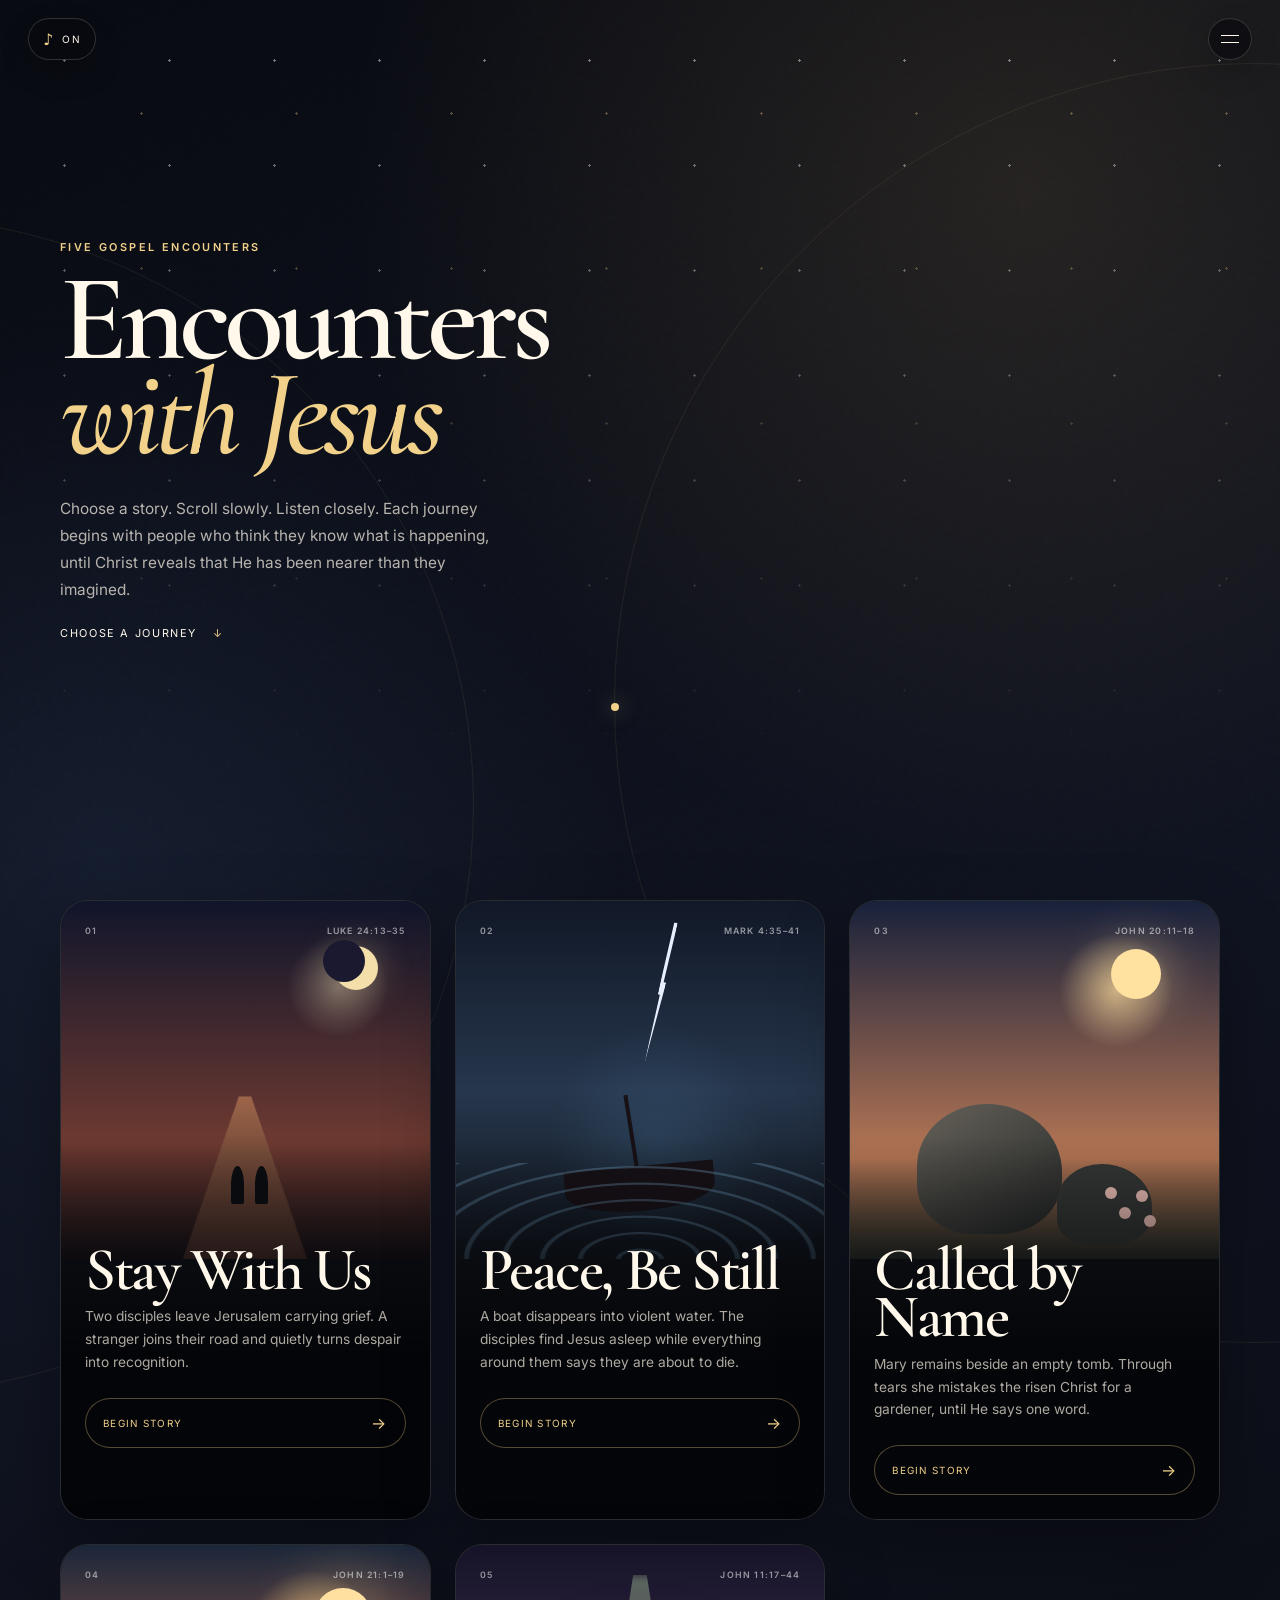
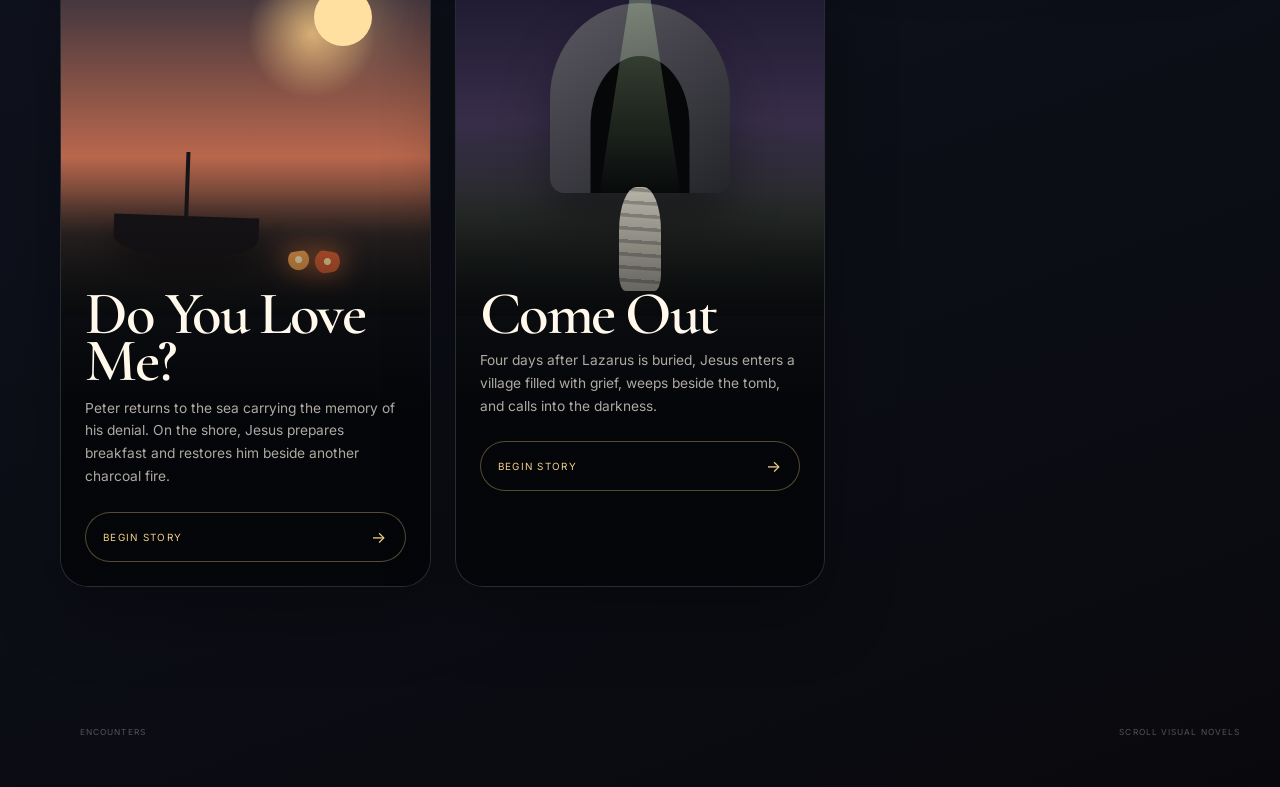
==== commit 80cadd3f: "Added 2 more stories, fixed chapter name containers" ====
--- a/index.html
+++ b/index.html
@@ -4,7 +4,7 @@
   <meta charset="UTF-8" />
   <meta name="viewport" content="width=device-width, initial-scale=1.0, viewport-fit=cover" />
   <meta name="theme-color" content="#08090d" />
-  <meta name="description" content="Three cinematic, mobile-first scroll visual novels inspired by encounters with Jesus in the Gospels." />
+  <meta name="description" content="Five cinematic, mobile-first scroll visual novels inspired by encounters with Jesus in the Gospels." />
   <title>Encounters — Scroll Visual Novels</title>
   <link rel="preconnect" href="https://fonts.googleapis.com" />
   <link rel="preconnect" href="https://fonts.gstatic.com" crossorigin />
@@ -74,8 +74,36 @@
             <a href="#garden-name" data-story-link="garden">VI. Mary</a>
           </div>
         </div>
+
+        <div class="story-nav__group" data-menu-story="shore">
+          <button class="story-nav__toggle" type="button" aria-expanded="false">
+            <span><small>John 21:1–19</small>Do You Love Me?</span><i>+</i>
+          </button>
+          <div class="story-nav__chapters" hidden>
+            <a href="#shore-night" data-story-link="shore">I. The Night</a>
+            <a href="#shore-nets" data-story-link="shore">II. Empty Nets</a>
+            <a href="#shore-figure" data-story-link="shore">III. The Shore</a>
+            <a href="#shore-fire" data-story-link="shore">IV. Charcoal Fire</a>
+            <a href="#shore-choice" data-story-link="shore">V. The Question</a>
+            <a href="#shore-follow" data-story-link="shore">VI. Follow Me</a>
+          </div>
+        </div>
+
+        <div class="story-nav__group" data-menu-story="lazarus">
+          <button class="story-nav__toggle" type="button" aria-expanded="false">
+            <span><small>John 11:17–44</small>Come Out</span><i>+</i>
+          </button>
+          <div class="story-nav__chapters" hidden>
+            <a href="#lazarus-four-days" data-story-link="lazarus">I. Four Days</a>
+            <a href="#lazarus-if-here" data-story-link="lazarus">II. If You Had Been Here</a>
+            <a href="#lazarus-wept" data-story-link="lazarus">III. Jesus Wept</a>
+            <a href="#lazarus-stone" data-story-link="lazarus">IV. The Stone</a>
+            <a href="#lazarus-choice" data-story-link="lazarus">V. Do You Believe?</a>
+            <a href="#lazarus-come-out" data-story-link="lazarus">VI. Come Out</a>
+          </div>
+        </div>
       </nav>
-      <p class="menu-note">Three Gospel encounters · One unfolding invitation</p>
+      <p class="menu-note">Five Gospel encounters · One unfolding invitation</p>
     </div>
   </aside>
 
@@ -86,7 +114,7 @@
       <div class="home-orbit home-orbit--two" aria-hidden="true"></div>
 
       <header class="home-hero content-wrap">
-        <p class="eyebrow reveal">Three Gospel encounters</p>
+        <p class="eyebrow reveal">Five Gospel encounters</p>
         <h1 class="collection-title reveal">Encounters<br /><em>with Jesus</em></h1>
         <p class="home-intro reveal">Choose a story. Scroll slowly. Listen closely. Each journey begins with people who think they know what is happening, until Christ reveals that He has been nearer than they imagined.</p>
         <a class="begin-link reveal" href="#story-library">Choose a journey <span>↓</span></a>
@@ -116,6 +144,22 @@
           <p>Mary remains beside an empty tomb. Through tears she mistakes the risen Christ for a gardener, until He says one word.</p>
           <button type="button" class="story-start" data-open-story="garden">Begin story <span>→</span></button>
         </article>
+
+        <article class="story-card story-card--shore reveal">
+          <div class="story-card__art" aria-hidden="true"><span class="mini-shore-sun"></span><span class="mini-shore-boat"></span><span class="mini-embers"></span></div>
+          <div class="story-card__meta"><span>04</span><span>John 21:1–19</span></div>
+          <h2>Do You Love Me?</h2>
+          <p>Peter returns to the sea carrying the memory of his denial. On the shore, Jesus prepares breakfast and restores him beside another charcoal fire.</p>
+          <button type="button" class="story-start" data-open-story="shore">Begin story <span>→</span></button>
+        </article>
+
+        <article class="story-card story-card--lazarus reveal">
+          <div class="story-card__art" aria-hidden="true"><span class="mini-tomb"></span><span class="mini-resurrection-ray"></span><span class="mini-grave-cloth"></span></div>
+          <div class="story-card__meta"><span>05</span><span>John 11:17–44</span></div>
+          <h2>Come Out</h2>
+          <p>Four days after Lazarus is buried, Jesus enters a village filled with grief, weeps beside the tomb, and calls into the darkness.</p>
+          <button type="button" class="story-start" data-open-story="lazarus">Begin story <span>→</span></button>
+        </article>
       </div>
 
       <footer class="home-footer content-wrap">
@@ -337,6 +381,96 @@
         <footer><span>CALLED BY NAME</span><span>A scroll visual novel</span></footer>
       </section>
     </div>
+
+
+    <div class="story-view" data-story="shore" hidden>
+      <section id="shore-night" class="scene shore-scene shore-scene--night" data-chapter="The Night">
+        <div class="shore-stars" aria-hidden="true"></div><div class="night-sea" aria-hidden="true"></div><div class="fishing-boat fishing-boat--night" aria-hidden="true"><span></span></div><div class="distant-lanterns" aria-hidden="true"><i></i><i></i><i></i></div>
+        <div class="hero-content content-wrap"><p class="eyebrow reveal">Sea of Galilee · After the resurrection</p><h1 class="display-title reveal">Do You<br /><em>Love Me?</em></h1><p class="hero-copy reveal">A story about failure, forgiveness, and the Savior who returns to the place of shame without bringing condemnation.</p><a class="begin-link reveal" href="#shore-night-text">Return to the water <span>↓</span></a></div>
+        <div id="shore-night-text" class="story-panel story-panel--bottom content-wrap"><div class="dialogue-card character reveal"><span class="speaker">Peter</span><p>I am going fishing.</p></div><div class="dialogue-card narration reveal"><span class="speaker">Narrator</span><p>He returned to the work he knew before Jesus called him. Behind him lay an empty tomb. Inside him remained a courtyard, a servant girl, and three denials.</p></div><div class="dialogue-card narration reveal"><span class="speaker">Narrator</span><p>The others climbed into the boat with him. All night they cast their nets into darkness and caught nothing.</p></div></div>
+      </section>
+
+      <section id="shore-nets" class="scene shore-scene shore-scene--nets" data-chapter="Empty Nets">
+        <div class="predawn-band" aria-hidden="true"></div><div class="net-web" aria-hidden="true"><i></i><i></i><i></i><i></i><i></i></div><div class="fishing-boat fishing-boat--drifting" aria-hidden="true"><span></span></div>
+        <div class="chapter-label content-wrap reveal"><span>Chapter II</span><strong>Empty Nets</strong></div>
+        <div class="story-panel content-wrap"><div class="dialogue-card stranger reveal"><span class="speaker">Voice from the shore</span><p>Children, have you caught anything to eat?</p></div><div class="dialogue-card character reveal"><span class="speaker">Disciples</span><p>No.</p></div><div class="dialogue-card stranger reveal"><span class="speaker">Voice from the shore</span><p>Cast the net on the right side of the boat, and you will find some.</p></div><div class="dialogue-card narration reveal"><span class="speaker">Narrator</span><p>The net became so full they could not pull it in. Abundance entered the exact place where their strength had failed.</p></div></div>
+      </section>
+
+      <section id="shore-figure" class="scene shore-scene shore-scene--figure" data-chapter="The Shore">
+        <div class="shore-dawn" aria-hidden="true"></div><div class="shoreline-figure" aria-hidden="true"><span></span></div><div class="full-net" aria-hidden="true"><i></i><i></i><i></i><i></i><i></i><i></i><i></i></div><div class="water-sparkles" aria-hidden="true"><i></i><i></i><i></i><i></i><i></i></div>
+        <div class="chapter-label content-wrap reveal"><span>Chapter III</span><strong>The Shore</strong></div>
+        <div class="story-panel content-wrap"><div class="dialogue-card character reveal"><span class="speaker">The beloved disciple</span><p>It is the Lord.</p></div><div class="dialogue-card narration reveal"><span class="speaker">Narrator</span><p>Peter did not wait for the boat. He wrapped his garment around himself and threw his whole body into the sea.</p></div><blockquote class="pull-quote pull-quote--shore reveal">Some love runs toward Christ before it has found the words to explain itself.</blockquote><div class="reflection-card reflection-card--ember reveal"><span class="reflection-number">01</span><p>Peter’s failure made him ashamed. It did not make Jesus unwilling to meet him.</p></div></div>
+      </section>
+
+      <section id="shore-fire" class="scene shore-scene shore-scene--fire" data-chapter="Charcoal Fire">
+        <div class="beach-horizon" aria-hidden="true"></div><div class="charcoal-fire" aria-hidden="true"><i></i><i></i><i></i><span></span></div><div class="bread-fish" aria-hidden="true"><i></i><span></span></div><div class="smoke-ribbons" aria-hidden="true"><i></i><i></i><i></i></div>
+        <div class="chapter-label content-wrap reveal"><span>Chapter IV</span><strong>Charcoal Fire</strong></div>
+        <div class="story-panel content-wrap"><div class="dialogue-card narration reveal"><span class="speaker">Narrator</span><p>On the beach, a charcoal fire was burning. The smell was impossible to mistake. The last charcoal fire Peter remembered had lit his face while he denied knowing Jesus.</p></div><div class="dialogue-card stranger reveal"><span class="speaker">Jesus</span><p>Come and have breakfast.</p></div><div class="dialogue-card narration reveal"><span class="speaker">Narrator</span><p>Jesus did not begin with accusation. He fed the disciple who had failed Him.</p></div><div class="revelation-text revelation-text--shore reveal"><p>Grace returned to</p><h2>the fire.</h2></div></div>
+      </section>
+
+      <section id="shore-choice" class="scene shore-scene shore-scene--choice" data-chapter="The Question">
+        <div class="ember-halo" aria-hidden="true"></div><div class="three-rings" aria-hidden="true"><i></i><i></i><i></i></div>
+        <div class="chapter-label content-wrap reveal"><span>Chapter V</span><strong>The Question</strong></div>
+        <div class="choice-panel content-wrap reveal"><p class="choice-intro">After breakfast, Jesus turns toward Peter. He asks the question three times, once for every denial.</p><h2>What do you hear?</h2><div class="choice-grid" role="group" aria-label="Choose a response"><button class="choice-button" type="button" data-choice-story="shore" data-choice="verdict"><span class="choice-index">A</span><span><strong>A verdict.</strong><small>The fear that failure has become your identity.</small></span></button><button class="choice-button" type="button" data-choice-story="shore" data-choice="invitation"><span class="choice-index">B</span><span><strong>An invitation.</strong><small>The Lord is giving love somewhere to go.</small></span></button></div><p class="choice-result" data-choice-result="shore" aria-live="polite"></p></div>
+      </section>
+
+      <section id="shore-follow" class="scene shore-scene shore-scene--follow" data-chapter="Follow Me">
+        <div class="sun-path" aria-hidden="true"></div><div class="shore-crossing" aria-hidden="true"><i></i><i></i></div><div class="shepherd-lines" aria-hidden="true"><i></i><i></i><i></i><i></i></div>
+        <div class="chapter-label content-wrap reveal"><span>Chapter VI</span><strong>Follow Me</strong></div>
+        <div class="story-panel content-wrap"><div class="dialogue-card stranger reveal"><span class="speaker">Jesus</span><p>Simon, son of John, do you love Me?</p></div><div class="dialogue-card character reveal"><span class="speaker">Peter</span><p>Lord, You know everything. You know that I love You.</p></div><div class="dialogue-card stranger reveal"><span class="speaker">Jesus</span><p>Feed My sheep.</p></div><div class="dialogue-card stranger reveal"><span class="speaker">Jesus</span><p>Follow Me.</p></div><div class="revelation-text revelation-text--shore reveal"><p>His failure was not</p><h2>his name.</h2></div></div>
+      </section>
+
+      <section id="shore-epilogue" class="scene shore-scene shore-scene--epilogue" data-chapter="Epilogue">
+        <div class="shore-final-sun" aria-hidden="true"></div><div class="shore-final-water" aria-hidden="true"></div><div class="shore-final-fire" aria-hidden="true"></div>
+        <div class="epilogue-content content-wrap"><p class="eyebrow reveal">Epilogue</p><h2 class="ending-title reveal">Love had<br /><em>the final word.</em></h2><p class="ending-copy reveal">Jesus did not erase Peter’s past or pretend the denial had not happened. He entered the memory, healed it, and entrusted Peter with people to love.</p><div class="personal-ending reveal" data-personal-ending="shore" aria-live="polite"></div><blockquote class="final-verse reveal">“Lord, You know everything; You know that I love You.”<cite>John 21:17</cite></blockquote><div class="ending-actions reveal"><button class="restart-button" type="button" data-restart-story="shore">Return to the shore</button><button class="return-library" type="button" data-show-home>Choose another story</button></div></div>
+        <footer><span>DO YOU LOVE ME?</span><span>A scroll visual novel</span></footer>
+      </section>
+    </div>
+
+    <div class="story-view" data-story="lazarus" hidden>
+      <section id="lazarus-four-days" class="scene lazarus-scene lazarus-scene--four-days" data-chapter="Four Days">
+        <div class="bethany-sky" aria-hidden="true"></div><div class="bethany-hills" aria-hidden="true"></div><div class="sealed-tomb" aria-hidden="true"><span></span></div><div class="mourning-lamps" aria-hidden="true"><i></i><i></i><i></i><i></i></div>
+        <div class="hero-content content-wrap"><p class="eyebrow reveal">Bethany · Four days after burial</p><h1 class="display-title reveal">Come<br /><em>Out</em></h1><p class="hero-copy reveal">A story about grief, the tears of God, and the voice that reaches where human hope can no longer follow.</p><a class="begin-link reveal" href="#lazarus-four-days-text">Enter Bethany <span>↓</span></a></div>
+        <div id="lazarus-four-days-text" class="story-panel story-panel--bottom content-wrap"><div class="dialogue-card narration reveal"><span class="speaker">Narrator</span><p>By the time Jesus reached Bethany, Lazarus had been in the tomb four days. The house was full of mourners. The stone was already sealed.</p></div><div class="dialogue-card narration reveal"><span class="speaker">Narrator</span><p>Martha heard that Jesus was coming and went out to meet Him. She carried faith and disappointment in the same sentence.</p></div></div>
+      </section>
+
+      <section id="lazarus-if-here" class="scene lazarus-scene lazarus-scene--if-here" data-chapter="If You Had Been Here">
+        <div class="split-path" aria-hidden="true"></div><div class="meeting-figures" aria-hidden="true"><i></i><i></i></div><div class="promise-orbit" aria-hidden="true"></div>
+        <div class="chapter-label content-wrap reveal"><span>Chapter II</span><strong>If You Had Been Here</strong></div>
+        <div class="story-panel content-wrap"><div class="dialogue-card character reveal"><span class="speaker">Martha</span><p>Lord, if You had been here, my brother would not have died.</p></div><div class="dialogue-card stranger reveal"><span class="speaker">Jesus</span><p>Your brother will rise.</p></div><div class="dialogue-card stranger reveal"><span class="speaker">Jesus</span><p>I am the resurrection and the life. Whoever believes in Me, even though he dies, will live.</p></div><div class="dialogue-card stranger reveal"><span class="speaker">Jesus</span><p>Do you believe this?</p></div></div>
+      </section>
+
+      <section id="lazarus-wept" class="scene lazarus-scene lazarus-scene--wept" data-chapter="Jesus Wept">
+        <div class="rain-of-tears" aria-hidden="true"><i></i><i></i><i></i><i></i><i></i><i></i></div><div class="weeping-light" aria-hidden="true"></div><div class="grief-crowd" aria-hidden="true"><i></i><i></i><i></i><i></i><i></i></div>
+        <div class="chapter-label content-wrap reveal"><span>Chapter III</span><strong>Jesus Wept</strong></div>
+        <div class="story-panel content-wrap"><div class="dialogue-card character reveal"><span class="speaker">Mary</span><p>Lord, if You had been here, my brother would not have died.</p></div><div class="dialogue-card narration reveal"><span class="speaker">Narrator</span><p>Jesus saw her weeping and saw the people weeping with her. He was deeply moved.</p></div><div class="revelation-text revelation-text--wept reveal"><p>The One who would raise him</p><h2>wept.</h2></div><div class="reflection-card reflection-card--violet reveal"><span class="reflection-number">01</span><p>Divine power did not make Jesus distant from human grief. He entered it with tears.</p></div></div>
+      </section>
+
+      <section id="lazarus-stone" class="scene lazarus-scene lazarus-scene--stone" data-chapter="The Stone">
+        <div class="tomb-wall" aria-hidden="true"><span></span></div><div class="great-stone" aria-hidden="true"></div><div class="hands-to-stone" aria-hidden="true"><i></i><i></i></div><div class="hidden-ray" aria-hidden="true"></div>
+        <div class="chapter-label content-wrap reveal"><span>Chapter IV</span><strong>The Stone</strong></div>
+        <div class="story-panel content-wrap"><div class="dialogue-card stranger reveal"><span class="speaker">Jesus</span><p>Take away the stone.</p></div><div class="dialogue-card character reveal"><span class="speaker">Martha</span><p>Lord, by now there will be an odor, for he has been dead four days.</p></div><div class="dialogue-card stranger reveal"><span class="speaker">Jesus</span><p>Did I not tell you that if you believed, you would see the glory of God?</p></div><div class="dialogue-card narration reveal"><span class="speaker">Narrator</span><p>The stone was too heavy for one person. Hope asked the grieving community to move together.</p></div></div>
+      </section>
+
+      <section id="lazarus-choice" class="scene lazarus-scene lazarus-scene--choice" data-chapter="Do You Believe?">
+        <div class="tomb-pulse" aria-hidden="true"></div><div class="belief-lines" aria-hidden="true"><i></i><i></i><i></i><i></i></div>
+        <div class="chapter-label content-wrap reveal"><span>Chapter V</span><strong>Do You Believe?</strong></div>
+        <div class="choice-panel content-wrap reveal"><p class="choice-intro">The tomb remains closed. The air still smells of burial. Jesus asks for trust before anything has changed.</p><h2>What do you bring?</h2><div class="choice-grid" role="group" aria-label="Choose a response"><button class="choice-button" type="button" data-choice-story="lazarus" data-choice="finality"><span class="choice-index">A</span><span><strong>What I can see.</strong><small>The stone, the silence, and four irreversible days.</small></span></button><button class="choice-button" type="button" data-choice-story="lazarus" data-choice="promise"><span class="choice-index">B</span><span><strong>His promise.</strong><small>I do not know how, but I will listen for His voice.</small></span></button></div><p class="choice-result" data-choice-result="lazarus" aria-live="polite"></p></div>
+      </section>
+
+      <section id="lazarus-come-out" class="scene lazarus-scene lazarus-scene--come-out" data-chapter="Come Out">
+        <div class="open-tomb" aria-hidden="true"><span></span></div><div class="resurrection-beam" aria-hidden="true"></div><div class="lazarus-figure" aria-hidden="true"><i></i></div><div class="shock-rings" aria-hidden="true"><i></i><i></i><i></i></div>
+        <div class="chapter-label content-wrap reveal"><span>Chapter VI</span><strong>Come Out</strong></div>
+        <div class="story-panel content-wrap"><div class="dialogue-card narration reveal"><span class="speaker">Narrator</span><p>Jesus lifted His eyes and prayed. Then He faced the darkness where Lazarus lay.</p></div><div class="dialogue-card stranger reveal"><span class="speaker">Jesus</span><p>Lazarus, come out!</p></div><div class="revelation-text revelation-text--lazarus reveal"><p>The dead man</p><h2>came out.</h2></div><div class="dialogue-card stranger reveal"><span class="speaker">Jesus</span><p>Unbind him, and let him go.</p></div></div>
+      </section>
+
+      <section id="lazarus-epilogue" class="scene lazarus-scene lazarus-scene--epilogue" data-chapter="Epilogue">
+        <div class="final-tomb" aria-hidden="true"></div><div class="final-life-tree" aria-hidden="true"><i></i><i></i><i></i><i></i><i></i></div><div class="final-green-light" aria-hidden="true"></div>
+        <div class="epilogue-content content-wrap"><p class="eyebrow reveal">Epilogue</p><h2 class="ending-title reveal">The tomb<br /><em>answered Him.</em></h2><p class="ending-copy reveal">Lazarus was a sign, not yet the final resurrection. At Bethany, Jesus revealed the heart that weeps with us and the authority that death itself must obey.</p><div class="personal-ending reveal" data-personal-ending="lazarus" aria-live="polite"></div><blockquote class="final-verse reveal">“Lazarus, come out!”<cite>John 11:43</cite></blockquote><div class="ending-actions reveal"><button class="restart-button" type="button" data-restart-story="lazarus">Return to Bethany</button><button class="return-library" type="button" data-show-home>Choose another story</button></div></div>
+        <footer><span>COME OUT</span><span>A scroll visual novel</span></footer>
+      </section>
+    </div>
+
   </main>
 
   <script src="script.js"></script>
--- a/style.css
+++ b/style.css
@@ -768,3 +768,221 @@
   .story-library { grid-template-columns: repeat(3, 1fr); }
   .story-card:last-child { grid-column: auto; }
 }
+
+/* =========================================================
+   FIVE-STORY UPDATE + MOBILE OVERFLOW FIX
+   ========================================================= */
+.story-nav__toggle { min-width: 0; gap: 14px; }
+.story-nav__toggle span {
+  min-width: 0;
+  overflow-wrap: anywhere;
+  word-break: normal;
+  line-height: .96;
+}
+.story-nav__toggle i { flex: 0 0 auto; }
+.story-nav__chapters { min-width: 0; overflow: hidden; }
+.chapter-menu .story-nav__chapters a {
+  width: 100%;
+  min-width: 0;
+  padding-right: 4px;
+  white-space: normal;
+  overflow-wrap: anywhere;
+  line-height: 1.35;
+}
+.chapter-label {
+  display: grid;
+  grid-template-columns: max-content minmax(0, 1fr);
+  gap: 18px;
+  align-items: end;
+  max-width: calc(100vw - 36px);
+  overflow: hidden;
+}
+.chapter-label span { min-width: 0; white-space: nowrap; }
+.chapter-label strong {
+  min-width: 0;
+  max-width: 100%;
+  text-align: right;
+  line-height: .95;
+  overflow-wrap: anywhere;
+  text-wrap: balance;
+}
+
+@media (max-width: 390px) {
+  .chapter-menu__inner { padding-inline: 18px; }
+  .story-nav__toggle { padding: 15px 14px; }
+  .story-nav__toggle span { font-size: 1.38rem; }
+  .story-nav__chapters { padding-inline: 14px; }
+  .chapter-label { gap: 10px; }
+  .chapter-label span { font-size: .52rem; letter-spacing: .11em; }
+  .chapter-label strong { font-size: 1.15rem; }
+}
+
+/* New collection cards */
+.story-card--shore .story-card__art {
+  background: radial-gradient(circle at 68% 24%, rgba(255,209,133,.72), transparent 17%), linear-gradient(#1b2639 0%,#b9674d 57%,#2d2523 78%,#0e1113 100%);
+}
+.mini-shore-sun { position:absolute; top:43px; right:58px; width:58px; aspect-ratio:1; border-radius:50%; background:#ffe0a1; box-shadow:0 0 65px rgba(255,213,139,.65); }
+.mini-shore-boat { position:absolute; left:34%; bottom:58px; width:145px; height:42px; transform:translateX(-50%) rotate(2deg); border-radius:0 0 70% 70%; background:#171417; box-shadow:0 18px 28px rgba(0,0,0,.35); }
+.mini-shore-boat::before { content:""; position:absolute; left:48%; bottom:38px; width:4px; height:68px; background:#171417; }
+.mini-embers { position:absolute; right:22%; bottom:42px; width:72px; height:24px; border-radius:50%; background:radial-gradient(circle at 30% 40%,#fff0bf 0 3px,#ee9e4b 4px 10px,transparent 11px),radial-gradient(circle at 70% 48%,#ffe6a6 0 3px,#d45d32 4px 12px,transparent 13px); filter:drop-shadow(0 0 14px #ef7d3e); }
+
+.story-card--lazarus .story-card__art {
+  background: radial-gradient(circle at 54% 42%, rgba(194,235,180,.22), transparent 28%), linear-gradient(#161328 0%,#372d49 47%,#262a27 74%,#0b0e0d 100%);
+}
+.mini-tomb { position:absolute; top:58px; left:50%; width:180px; height:190px; transform:translateX(-50%); border-radius:50% 50% 8% 8%; background:linear-gradient(145deg,#5b5861,#24252b); box-shadow:0 28px 50px rgba(0,0,0,.35); }
+.mini-tomb::after { content:""; position:absolute; left:50%; bottom:0; width:55%; height:72%; transform:translateX(-50%); border-radius:50% 50% 0 0; background:#050708; }
+.mini-resurrection-ray { position:absolute; top:30px; left:50%; width:85px; height:230px; transform:translateX(-50%); background:linear-gradient(rgba(218,255,192,.34),transparent); clip-path:polygon(42% 0,58% 0,100% 100%,0 100%); filter:blur(4px); }
+.mini-grave-cloth { position:absolute; z-index:2; left:50%; bottom:25px; width:42px; height:104px; transform:translateX(-50%); border-radius:42% 42% 16% 16%; background:repeating-linear-gradient(4deg,#ddd8c9 0 9px,#aaa69d 10px 13px); opacity:.8; }
+
+/* =========================================================
+   DO YOU LOVE ME? — JOHN 21
+   ========================================================= */
+.shore-scene { min-height: 170svh; }
+.shore-scene--night { min-height: 210svh; background:radial-gradient(circle at 78% 18%,rgba(209,223,236,.11),transparent 18%),linear-gradient(#060b17 0%,#101b2a 43%,#18272e 66%,#080b0d 100%); }
+.shore-stars { position:absolute; inset:0 0 auto; height:76vh; opacity:.46; background-image:radial-gradient(circle,#fff 0 1px,transparent 1.4px),radial-gradient(circle,rgba(193,218,235,.8) 0 1px,transparent 1.5px); background-size:100px 100px,157px 157px; background-position:12px 17px,68px 41px; mask-image:linear-gradient(#000,transparent); }
+.night-sea { position:absolute; top:43vh; inset-inline:-10%; height:65vh; background:repeating-radial-gradient(ellipse at 50% 0,rgba(100,145,169,.13) 0 2px,transparent 3px 29px),linear-gradient(#102332,#071017); transform:rotate(-2deg); }
+.fishing-boat { position:absolute; z-index:2; width:190px; height:58px; border-radius:0 0 70% 70%; background:linear-gradient(#51322a,#171416); filter:drop-shadow(0 20px 24px rgba(0,0,0,.4)); }
+.fishing-boat::before { content:""; position:absolute; left:49%; bottom:52px; width:5px; height:105px; background:#1b1718; }
+.fishing-boat span { position:absolute; left:50%; bottom:63px; width:92px; height:76px; background:rgba(210,223,219,.08); clip-path:polygon(0 0,0 100%,100% 85%); }
+.fishing-boat--night { top:52vh; left:50%; transform:translateX(-50%) scale(.9); animation:shore-boat-bob 4.2s ease-in-out infinite; }
+@keyframes shore-boat-bob { 50% { transform:translateX(-50%) translateY(-9px) rotate(1.5deg) scale(.9); } }
+.distant-lanterns i { position:absolute; top:52vh; width:5px; aspect-ratio:1; border-radius:50%; background:#f4c67b; box-shadow:0 0 16px #f4a95b; animation:lantern-flicker 2.8s ease-in-out infinite; }
+.distant-lanterns i:nth-child(1){left:17%}.distant-lanterns i:nth-child(2){right:18%;top:57vh;animation-delay:-1s}.distant-lanterns i:nth-child(3){left:31%;top:63vh;animation-delay:-2s}
+@keyframes lantern-flicker { 50% { opacity:.35; scale:.7; } }
+
+.shore-scene--nets { background:radial-gradient(circle at 55% 15%,rgba(242,197,133,.16),transparent 21%),linear-gradient(#111a2a,#364457 42%,#6f5b58 63%,#0b1115); }
+.predawn-band { position:absolute; top:26vh; inset-inline:0; height:34vh; background:linear-gradient(transparent,rgba(215,139,102,.22),transparent); filter:blur(8px); }
+.net-web { position:absolute; top:34vh; left:50%; width:82vw; max-width:480px; height:42vh; transform:translateX(-50%) rotate(-4deg); border:2px solid rgba(204,218,213,.18); border-radius:47%; background:repeating-linear-gradient(27deg,transparent 0 25px,rgba(215,225,220,.11) 26px 27px),repeating-linear-gradient(153deg,transparent 0 25px,rgba(215,225,220,.11) 26px 27px); mask-image:radial-gradient(ellipse,#000 55%,transparent 72%); animation:net-drift 5s ease-in-out infinite alternate; }
+@keyframes net-drift { to { transform:translateX(-50%) translateY(18px) rotate(3deg); } }
+.net-web i { position:absolute; width:10px; height:22px; border-radius:50%; background:rgba(224,196,146,.35); }
+.net-web i:nth-child(1){left:22%;top:30%}.net-web i:nth-child(2){left:42%;top:48%}.net-web i:nth-child(3){right:27%;top:33%}.net-web i:nth-child(4){right:40%;bottom:18%}.net-web i:nth-child(5){left:31%;bottom:23%}
+.fishing-boat--drifting { top:55vh; left:50%; transform:translateX(-50%) scale(.82); }
+
+.shore-scene--figure { background:radial-gradient(circle at 70% 18%,rgba(255,222,160,.54),transparent 21%),linear-gradient(#856268,#e0a56b 37%,#637a72 62%,#101717); }
+.shore-dawn { position:absolute; top:9vh; right:8%; width:125px; aspect-ratio:1; border-radius:50%; background:#ffe2a2; box-shadow:0 0 110px rgba(255,221,154,.65); }
+.shoreline-figure { position:absolute; top:31vh; left:50%; width:115px; height:300px; transform:translateX(-50%); background:linear-gradient(90deg,#161917,#51483d,#171a18); clip-path:polygon(35% 0,65% 0,100% 100%,0 100%); filter:drop-shadow(0 25px 30px rgba(0,0,0,.3)); }
+.shoreline-figure::before { content:""; position:absolute; left:50%; top:-38px; width:62px; height:72px; transform:translateX(-50%); border-radius:50%; background:#25251f; }
+.shoreline-figure span { position:absolute; top:76px; left:-35px; width:185px; height:38px; border-radius:50%; background:#37352e; }
+.full-net { position:absolute; top:56vh; left:50%; width:78vw; max-width:430px; height:29vh; transform:translateX(-50%); border-radius:50%; border:2px solid rgba(224,226,207,.18); background:repeating-linear-gradient(35deg,transparent 0 19px,rgba(230,228,205,.12) 20px 21px),repeating-linear-gradient(145deg,transparent 0 19px,rgba(230,228,205,.12) 20px 21px); }
+.full-net i { position:absolute; width:18px; height:8px; border-radius:50%; background:#d4b679; box-shadow:0 0 8px rgba(238,202,135,.3); }
+.full-net i:nth-child(1){left:12%;top:36%}.full-net i:nth-child(2){left:28%;top:62%}.full-net i:nth-child(3){left:43%;top:25%}.full-net i:nth-child(4){right:35%;top:50%}.full-net i:nth-child(5){right:17%;top:30%}.full-net i:nth-child(6){right:27%;bottom:16%}.full-net i:nth-child(7){left:20%;bottom:14%}
+.water-sparkles i { position:absolute; top:62vh; width:32px; height:2px; background:rgba(255,232,184,.58); box-shadow:0 0 10px rgba(255,224,166,.48); animation:sparkle-water 2.4s ease-in-out infinite; }
+.water-sparkles i:nth-child(1){left:9%}.water-sparkles i:nth-child(2){left:31%;top:69vh;animation-delay:-.6s}.water-sparkles i:nth-child(3){right:38%;top:58vh;animation-delay:-1.2s}.water-sparkles i:nth-child(4){right:12%;top:72vh;animation-delay:-1.7s}.water-sparkles i:nth-child(5){left:55%;top:77vh;animation-delay:-2s}
+@keyframes sparkle-water { 50% { scale:1.8 1; opacity:.25; } }
+.pull-quote--shore { color:#ffe0aa; border-color:rgba(255,216,150,.26); }
+.reflection-card--ember { color:#321b13; background:linear-gradient(145deg,#f3d2a0,#c56b43); }
+
+.shore-scene--fire { min-height:200svh; background:radial-gradient(circle at 50% 42%,rgba(229,112,53,.25),transparent 26%),linear-gradient(#79534a,#d59b67 30%,#392d29 56%,#0b0c0d); }
+.beach-horizon { position:absolute; inset:45vh 0 auto; height:45vh; background:linear-gradient(rgba(65,104,111,.45),#262d2c 42%,#181614 43%); clip-path:polygon(0 8%,18% 13%,34% 7%,51% 12%,69% 6%,84% 11%,100% 7%,100% 100%,0 100%); }
+.charcoal-fire { position:absolute; top:53vh; left:50%; width:165px; height:54px; transform:translateX(-50%); border-radius:50%; background:#17100d; box-shadow:0 22px 35px rgba(0,0,0,.4),0 0 60px rgba(220,84,36,.3); }
+.charcoal-fire i { position:absolute; bottom:14px; left:50%; width:36px; height:82px; transform-origin:50% 100%; border-radius:70% 15% 65% 30%; background:linear-gradient(#fff1a2,#f18939 50%,#b52d21); filter:drop-shadow(0 0 14px #f06c35); animation:flame 1.4s ease-in-out infinite alternate; }
+.charcoal-fire i:nth-child(1){transform:translateX(-50%) rotate(-17deg)}.charcoal-fire i:nth-child(2){height:64px;transform:translateX(-18px) rotate(20deg);animation-delay:-.5s}.charcoal-fire i:nth-child(3){height:52px;transform:translateX(5px) rotate(32deg);animation-delay:-.9s}
+@keyframes flame { to { scale:.78 1.12; rotate:5deg; } }
+.charcoal-fire span { position:absolute; inset:auto 18px 5px; height:14px; border-radius:50%; background:repeating-linear-gradient(90deg,#251611 0 25px,#77321f 26px 36px); }
+.bread-fish { position:absolute; top:66vh; left:50%; width:250px; height:80px; transform:translateX(-50%); }
+.bread-fish i { position:absolute; left:20px; width:84px; height:45px; border-radius:55% 55% 42% 42%; background:linear-gradient(#d9a767,#8d542f); }
+.bread-fish span { position:absolute; right:14px; top:8px; width:105px; height:33px; border-radius:70% 24% 24% 70%; background:#87928c; clip-path:polygon(0 50%,20% 0,83% 12%,100% 50%,83% 88%,20% 100%); }
+.smoke-ribbons i { position:absolute; top:40vh; left:50%; width:18px; height:130px; border-radius:50%; border-left:2px solid rgba(235,220,201,.17); filter:blur(2px); animation:smoke-rise 5s ease-in infinite; }
+.smoke-ribbons i:nth-child(2){margin-left:28px;animation-delay:-1.7s}.smoke-ribbons i:nth-child(3){margin-left:-34px;animation-delay:-3.2s}
+@keyframes smoke-rise { from{transform:translateY(90px) scale(.7);opacity:.4}to{transform:translateY(-90px) translateX(35px) scale(1.5);opacity:0} }
+.revelation-text--shore h2 { color:#ffd599; text-shadow:0 0 45px rgba(242,130,62,.38); }
+
+.shore-scene--choice { min-height:145svh; background:linear-gradient(#352521,#7f4938 44%,#171514); }
+.ember-halo { position:absolute; top:13vh; left:50%; width:88vw; max-width:520px; aspect-ratio:1; transform:translateX(-50%); border-radius:50%; background:radial-gradient(circle,rgba(240,134,71,.22),transparent 62%); box-shadow:0 0 0 1px rgba(244,179,103,.06),0 0 0 55px rgba(244,179,103,.025); }
+.three-rings i { position:absolute; top:25vh; left:50%; width:56vw; max-width:330px; aspect-ratio:1; transform:translateX(-50%); border:1px solid rgba(255,200,132,.14); border-radius:50%; animation:question-ring 5s ease-out infinite; }
+.three-rings i:nth-child(2){animation-delay:1.6s}.three-rings i:nth-child(3){animation-delay:3.2s}
+@keyframes question-ring { from{scale:.35;opacity:.8}to{scale:1.4;opacity:0} }
+
+.shore-scene--follow { min-height:205svh; background:radial-gradient(circle at 50% 19%,rgba(255,224,159,.55),transparent 22%),linear-gradient(#a76553,#e6b371 37%,#65776d 63%,#111714); }
+.sun-path { position:absolute; top:12vh; left:50%; width:145px; aspect-ratio:1; transform:translateX(-50%); border-radius:50%; background:#ffe7aa; box-shadow:0 0 120px rgba(255,224,156,.67); }
+.shore-crossing i { position:absolute; top:48vh; width:65px; height:190px; background:#111513; clip-path:polygon(35% 0,65% 0,100% 100%,0 100%); filter:drop-shadow(0 25px 25px rgba(0,0,0,.3)); }
+.shore-crossing i::before { content:""; position:absolute; left:50%; top:-25px; width:42px; aspect-ratio:1; transform:translateX(-50%); border-radius:50%; background:#171915; }
+.shore-crossing i:first-child{left:34%;transform:scale(.88)}.shore-crossing i:last-child{right:31%}
+.shepherd-lines { position:absolute; inset:67vh -10% auto; height:30vh; }
+.shepherd-lines i { position:absolute; left:-5%; width:110%; height:65px; border-top:2px solid rgba(233,214,164,.2); border-radius:50%; }
+.shepherd-lines i:nth-child(1){top:0}.shepherd-lines i:nth-child(2){top:22%}.shepherd-lines i:nth-child(3){top:45%}.shepherd-lines i:nth-child(4){top:68%}
+.revelation-text--shore h2 { font-size:clamp(4.8rem,21vw,8rem); }
+.shore-scene--epilogue { min-height:132svh; background:radial-gradient(circle at 50% 24%,rgba(255,211,136,.2),transparent 31%),linear-gradient(#8b564d,#c8895e 32%,#354b49 62%,#080c0d); }
+.shore-scene--epilogue::after { display:none; }
+.shore-final-sun { position:absolute; top:8vh; left:50%; width:110px; aspect-ratio:1; transform:translateX(-50%); border-radius:50%; background:#ffe2a1; box-shadow:0 0 100px rgba(255,218,149,.55); }
+.shore-final-water { position:absolute; inset:40vh 0 0; background:linear-gradient(rgba(77,121,122,.68),#102122); clip-path:polygon(0 7%,15% 12%,31% 6%,47% 11%,63% 5%,81% 10%,100% 6%,100% 100%,0 100%); }
+.shore-final-fire { position:absolute; top:48vh; left:50%; width:90px; height:24px; transform:translateX(-50%); border-radius:50%; background:#25130f; box-shadow:0 0 28px #e46331,0 0 65px rgba(232,92,40,.35); }
+
+/* =========================================================
+   COME OUT — JOHN 11
+   ========================================================= */
+.lazarus-scene { min-height: 172svh; }
+.lazarus-scene--four-days { min-height:210svh; background:radial-gradient(circle at 75% 18%,rgba(174,151,205,.13),transparent 20%),linear-gradient(#0b0b18,#201a31 42%,#3c3439 68%,#090b0b); }
+.bethany-sky { position:absolute; inset:0 0 auto; height:60vh; opacity:.36; background-image:radial-gradient(circle,#fff 0 1px,transparent 1.4px); background-size:124px 124px; mask-image:linear-gradient(#000,transparent); }
+.bethany-hills { position:absolute; inset:37vh -10% auto; height:45vh; background:#17171c; clip-path:polygon(0 40%,10% 25%,22% 44%,36% 18%,49% 39%,65% 20%,78% 42%,90% 26%,100% 43%,100% 100%,0 100%); box-shadow:inset 0 25px 50px rgba(112,79,120,.08); }
+.sealed-tomb { position:absolute; top:42vh; left:50%; width:80vw; max-width:440px; height:42vh; transform:translateX(-50%); border-radius:50% 50% 8% 8%; background:linear-gradient(145deg,#57545c,#26272c); box-shadow:0 30px 65px rgba(0,0,0,.38); }
+.sealed-tomb span { position:absolute; right:-12%; bottom:-6%; width:54%; aspect-ratio:1; border-radius:48% 52% 46% 54%; background:linear-gradient(145deg,#69656d,#2c2d32); box-shadow:-24px 22px 42px rgba(0,0,0,.4); }
+.mourning-lamps i { position:absolute; top:66vh; width:9px; height:14px; border-radius:50%; background:#efc27f; box-shadow:0 0 20px #e5984f; animation:lantern-flicker 3s ease-in-out infinite; }
+.mourning-lamps i:nth-child(1){left:12%}.mourning-lamps i:nth-child(2){left:29%;top:72vh;animation-delay:-.8s}.mourning-lamps i:nth-child(3){right:29%;top:70vh;animation-delay:-1.7s}.mourning-lamps i:nth-child(4){right:10%;animation-delay:-2.3s}
+
+.lazarus-scene--if-here { background:radial-gradient(circle at 50% 22%,rgba(216,199,170,.16),transparent 25%),linear-gradient(#30273b,#6d5361 43%,#343632 68%,#0d0f0e); }
+.split-path { position:absolute; top:32vh; left:50%; width:60vw; max-width:350px; height:68vh; transform:translateX(-50%) perspective(220px) rotateX(10deg); clip-path:polygon(44% 0,56% 0,100% 100%,0 100%); background:linear-gradient(#9b8570,#272824); }
+.meeting-figures i { position:absolute; top:46vh; width:74px; height:220px; background:#151616; clip-path:polygon(35% 0,65% 0,100% 100%,0 100%); filter:drop-shadow(0 25px 25px rgba(0,0,0,.3)); }
+.meeting-figures i::before { content:""; position:absolute; left:50%; top:-28px; width:45px; aspect-ratio:1; transform:translateX(-50%); border-radius:50%; background:#191a18; }
+.meeting-figures i:first-child{left:26%;transform:scale(.86)}.meeting-figures i:last-child{right:24%}
+.promise-orbit { position:absolute; top:14vh; left:50%; width:84vw; max-width:500px; aspect-ratio:1; transform:translateX(-50%); border-radius:50%; border:1px solid rgba(232,211,176,.08); box-shadow:0 0 0 60px rgba(232,211,176,.02),0 0 0 120px rgba(232,211,176,.012); }
+
+.lazarus-scene--wept { background:radial-gradient(circle at 50% 34%,rgba(200,193,227,.17),transparent 27%),linear-gradient(#171728,#3e354e 48%,#171b1c); }
+.rain-of-tears i { position:absolute; top:-8vh; width:2px; height:22vh; background:linear-gradient(transparent,rgba(201,215,232,.36),transparent); transform:rotate(8deg); animation:tear-fall 4.8s linear infinite; }
+.rain-of-tears i:nth-child(1){left:9%}.rain-of-tears i:nth-child(2){left:26%;animation-delay:-1s}.rain-of-tears i:nth-child(3){left:44%;animation-delay:-2.4s}.rain-of-tears i:nth-child(4){right:38%;animation-delay:-.6s}.rain-of-tears i:nth-child(5){right:19%;animation-delay:-3s}.rain-of-tears i:nth-child(6){right:5%;animation-delay:-1.8s}
+@keyframes tear-fall { to { transform:translateY(100vh) rotate(8deg); opacity:0; } }
+.weeping-light { position:absolute; top:17vh; left:50%; width:78vw; max-width:450px; height:58vh; transform:translateX(-50%); background:radial-gradient(ellipse,rgba(226,218,235,.18),transparent 66%); }
+.grief-crowd i { position:absolute; top:48vh; width:48px; height:150px; border-radius:48% 48% 12% 12%; background:#111216; }
+.grief-crowd i::before { content:""; position:absolute; top:-22px; left:10px; width:29px; aspect-ratio:1; border-radius:50%; background:#111216; }
+.grief-crowd i:nth-child(1){left:4%;transform:scale(.8)}.grief-crowd i:nth-child(2){left:20%;top:55vh;transform:scale(.68)}.grief-crowd i:nth-child(3){left:50%;transform:translateX(-50%) scale(1.08)}.grief-crowd i:nth-child(4){right:20%;top:54vh;transform:scale(.7)}.grief-crowd i:nth-child(5){right:3%;transform:scale(.82)}
+.revelation-text--wept h2 { color:#ded6ed; font-size:clamp(6rem,28vw,10rem); text-shadow:0 0 48px rgba(204,189,228,.28); }
+.reflection-card--violet { color:#241c2c; background:linear-gradient(145deg,#ddd2e8,#9b82ad); }
+
+.lazarus-scene--stone { min-height:195svh; background:radial-gradient(circle at 50% 39%,rgba(193,226,171,.09),transparent 24%),linear-gradient(#1c1b27,#39343c 49%,#111414); }
+.tomb-wall { position:absolute; top:17vh; left:50%; width:90vw; max-width:530px; height:62vh; transform:translateX(-50%); border-radius:50% 50% 4% 4%; background:linear-gradient(145deg,#5d5960,#28292d); box-shadow:inset 0 0 60px rgba(0,0,0,.28),0 35px 70px rgba(0,0,0,.36); }
+.tomb-wall span { position:absolute; left:50%; bottom:0; width:56%; height:77%; transform:translateX(-50%); border-radius:50% 50% 0 0; background:#050708; }
+.great-stone { position:absolute; z-index:2; top:47vh; left:50%; width:235px; aspect-ratio:1; transform:translateX(-50%); border-radius:47% 53% 44% 56%; background:linear-gradient(145deg,#767178,#303136); box-shadow:0 28px 52px rgba(0,0,0,.45); }
+.hands-to-stone i { position:absolute; z-index:3; top:62vh; width:130px; height:34px; border-radius:999px; background:#8e654f; }
+.hands-to-stone i:first-child{left:-12px;transform:rotate(-11deg)}.hands-to-stone i:last-child{right:-12px;transform:rotate(11deg)}
+.hidden-ray { position:absolute; top:24vh; left:50%; width:90px; height:65vh; transform:translateX(-50%); background:linear-gradient(rgba(214,255,188,.14),transparent); clip-path:polygon(45% 0,55% 0,100% 100%,0 100%); filter:blur(6px); }
+
+.lazarus-scene--choice { min-height:145svh; background:linear-gradient(#171625,#40364d 44%,#151a18); }
+.tomb-pulse { position:absolute; top:15vh; left:50%; width:85vw; max-width:500px; aspect-ratio:1; transform:translateX(-50%); border-radius:50%; background:radial-gradient(circle,rgba(186,229,164,.15),transparent 62%); animation:tomb-breathe 4.5s ease-in-out infinite; }
+@keyframes tomb-breathe { 50% { scale:1.08; opacity:.55; } }
+.belief-lines i { position:absolute; top:26vh; left:50%; width:52vw; max-width:310px; aspect-ratio:1; transform:translateX(-50%); border:1px solid rgba(206,238,187,.11); border-radius:50%; animation:belief-ring 6s ease-out infinite; }
+.belief-lines i:nth-child(2){animation-delay:1.5s}.belief-lines i:nth-child(3){animation-delay:3s}.belief-lines i:nth-child(4){animation-delay:4.5s}
+@keyframes belief-ring { from{scale:.25;opacity:.75}to{scale:1.6;opacity:0} }
+
+.lazarus-scene--come-out { min-height:210svh; background:radial-gradient(circle at 50% 35%,rgba(206,255,179,.34),transparent 27%),linear-gradient(#242131,#4c4550 38%,#425247 65%,#0d120f); }
+.open-tomb { position:absolute; top:14vh; left:50%; width:90vw; max-width:540px; height:66vh; transform:translateX(-50%); border-radius:50% 50% 4% 4%; background:linear-gradient(145deg,#66636a,#2b2e2e); box-shadow:0 35px 75px rgba(0,0,0,.4); }
+.open-tomb span { position:absolute; left:50%; bottom:0; width:58%; height:78%; transform:translateX(-50%); border-radius:50% 50% 0 0; background:#040605; box-shadow:inset 0 0 70px rgba(183,233,163,.14); }
+.resurrection-beam { position:absolute; z-index:2; top:5vh; left:50%; width:180px; height:78vh; transform:translateX(-50%); background:linear-gradient(rgba(224,255,199,.58),rgba(183,239,151,.08),transparent); clip-path:polygon(44% 0,56% 0,100% 100%,0 100%); filter:blur(6px); animation:beam-breathe 4s ease-in-out infinite; }
+@keyframes beam-breathe { 50% { opacity:.55; scale:1.08 1; } }
+.lazarus-figure { position:absolute; z-index:3; top:37vh; left:50%; width:84px; height:250px; transform:translateX(-50%); border-radius:44% 44% 12% 12%; background:repeating-linear-gradient(4deg,#ded9c9 0 14px,#aaa79d 15px 19px); filter:drop-shadow(0 0 25px rgba(213,255,190,.28)); animation:lazarus-step 4s ease-in-out infinite alternate; }
+.lazarus-figure::before { content:""; position:absolute; left:50%; top:-36px; width:52px; aspect-ratio:1; transform:translateX(-50%); border-radius:50%; background:repeating-linear-gradient(10deg,#ddd8c9 0 9px,#aaa69c 10px 13px); }
+@keyframes lazarus-step { to { transform:translateX(-50%) translateY(16px); } }
+.shock-rings { position:absolute; z-index:1; top:46vh; left:50%; width:70vw; max-width:420px; aspect-ratio:1; transform:translateX(-50%); }
+.shock-rings i { position:absolute; inset:0; border:1px solid rgba(215,255,191,.2); border-radius:50%; animation:shock-out 4.8s ease-out infinite; }
+.shock-rings i:nth-child(2){animation-delay:1.5s}.shock-rings i:nth-child(3){animation-delay:3s}
+@keyframes shock-out { from{scale:.2;opacity:.8}to{scale:1.45;opacity:0} }
+.revelation-text--lazarus h2 { color:#e4ffd1; text-shadow:0 0 48px rgba(190,246,155,.4); }
+
+.lazarus-scene--epilogue { min-height:134svh; background:radial-gradient(circle at 50% 27%,rgba(199,244,168,.19),transparent 31%),linear-gradient(#282233,#5e4f5d 34%,#435649 66%,#090d0a); }
+.lazarus-scene--epilogue::after { display:none; }
+.final-tomb { position:absolute; top:12vh; left:50%; width:250px; height:250px; transform:translateX(-50%); border-radius:50% 50% 7% 7%; background:linear-gradient(145deg,#66636b,#272b29); }
+.final-tomb::after { content:""; position:absolute; left:50%; bottom:0; width:55%; height:72%; transform:translateX(-50%); border-radius:50% 50% 0 0; background:#050706; }
+.final-green-light { position:absolute; top:5vh; left:50%; width:170px; height:62vh; transform:translateX(-50%); background:linear-gradient(rgba(215,255,187,.36),transparent); clip-path:polygon(44% 0,56% 0,100% 100%,0 100%); filter:blur(7px); }
+.final-life-tree { position:absolute; top:35vh; left:50%; width:5px; height:37vh; transform:translateX(-50%); background:#1a251b; }
+.final-life-tree i { position:absolute; left:50%; bottom:46%; width:95px; height:44px; border-radius:100% 0 100% 0; background:#263f2c; transform-origin:0 50%; }
+.final-life-tree i:nth-child(1){transform:rotate(-35deg)}.final-life-tree i:nth-child(2){transform:rotate(35deg) scale(.9)}.final-life-tree i:nth-child(3){bottom:63%;transform:rotate(-54deg) scale(.7)}.final-life-tree i:nth-child(4){bottom:68%;transform:rotate(54deg) scale(.68)}.final-life-tree i:nth-child(5){bottom:82%;transform:rotate(5deg) scale(.52)}
+
+@media (min-width: 700px) {
+  .story-library { grid-template-columns: repeat(2, minmax(0, 1fr)); }
+  .story-card:last-child { grid-column: 1 / -1; width: min(100%, 560px); justify-self: center; }
+}
+
+@media (min-width: 1050px) {
+  .story-library { grid-template-columns: repeat(3, minmax(0, 1fr)); }
+  .story-card:last-child { grid-column: auto; width: auto; }
+  .story-card:nth-last-child(2) { grid-column: 1 / 2; }
+}
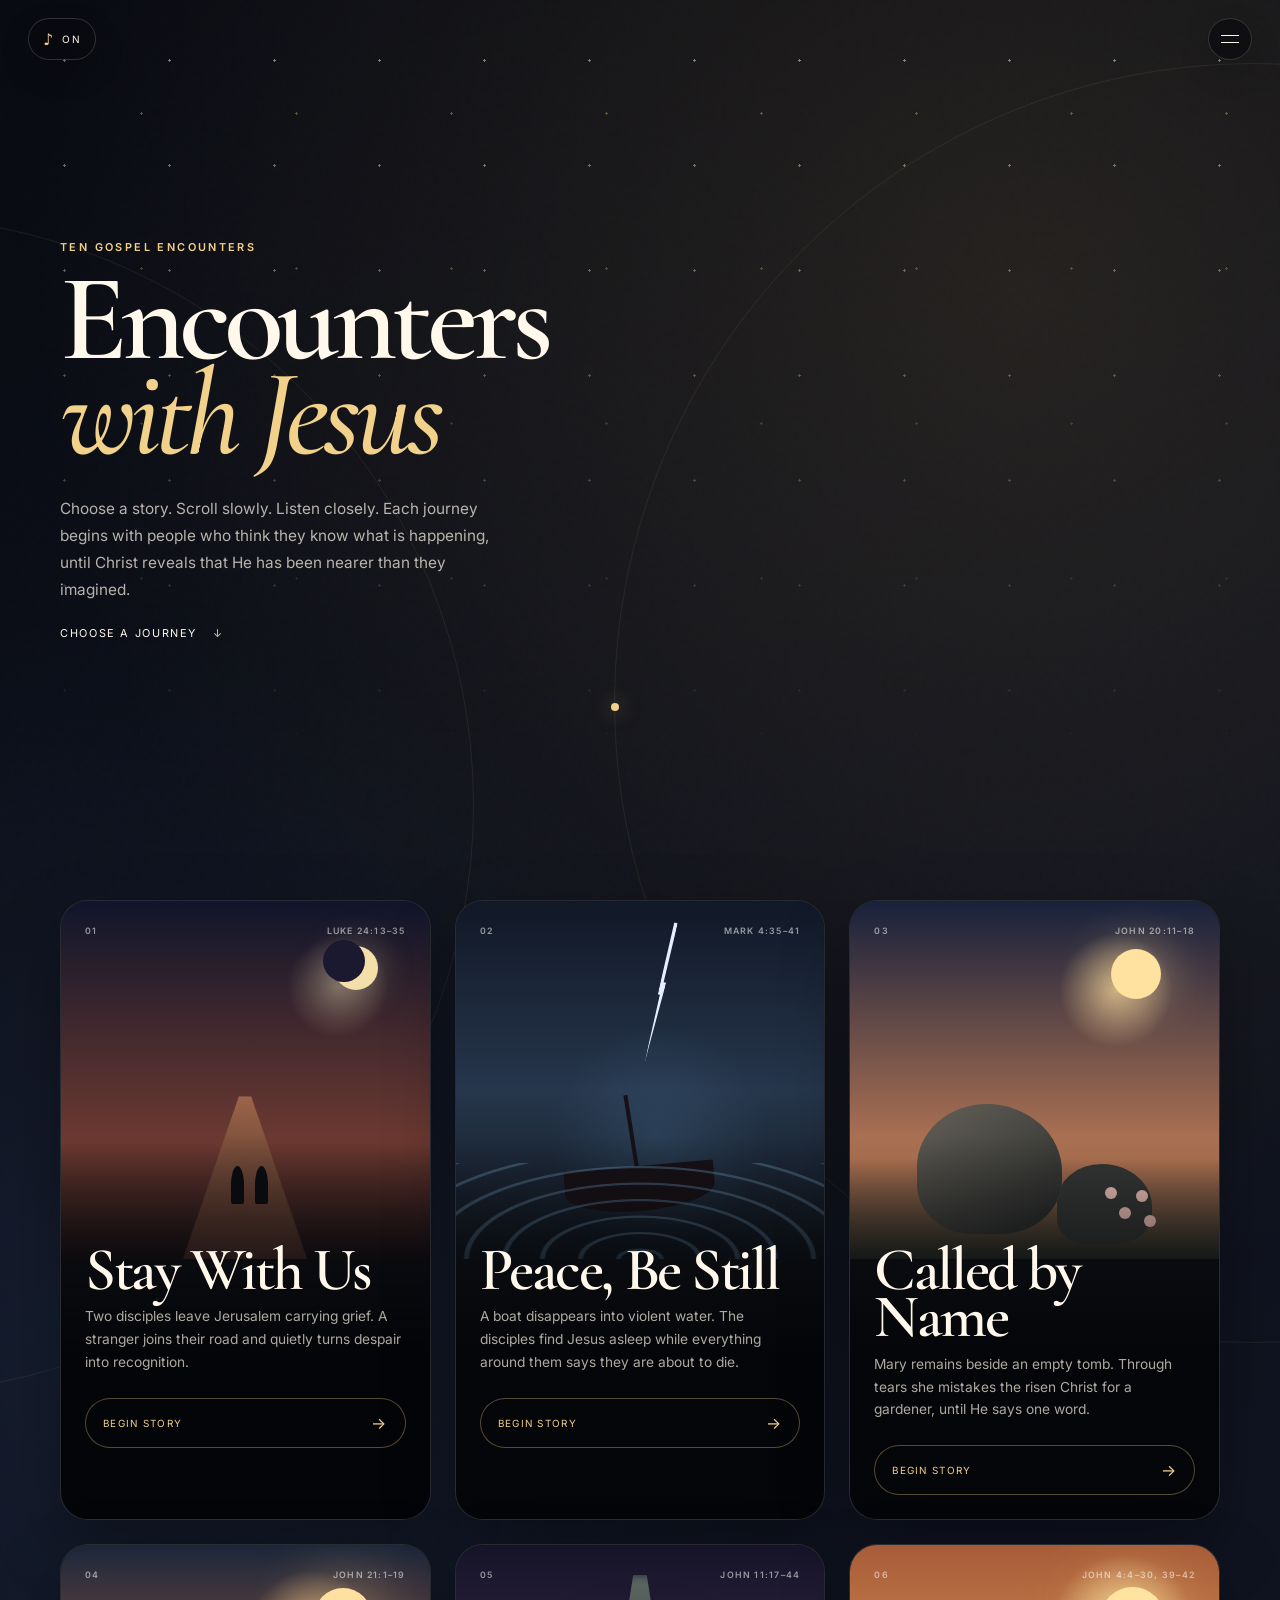
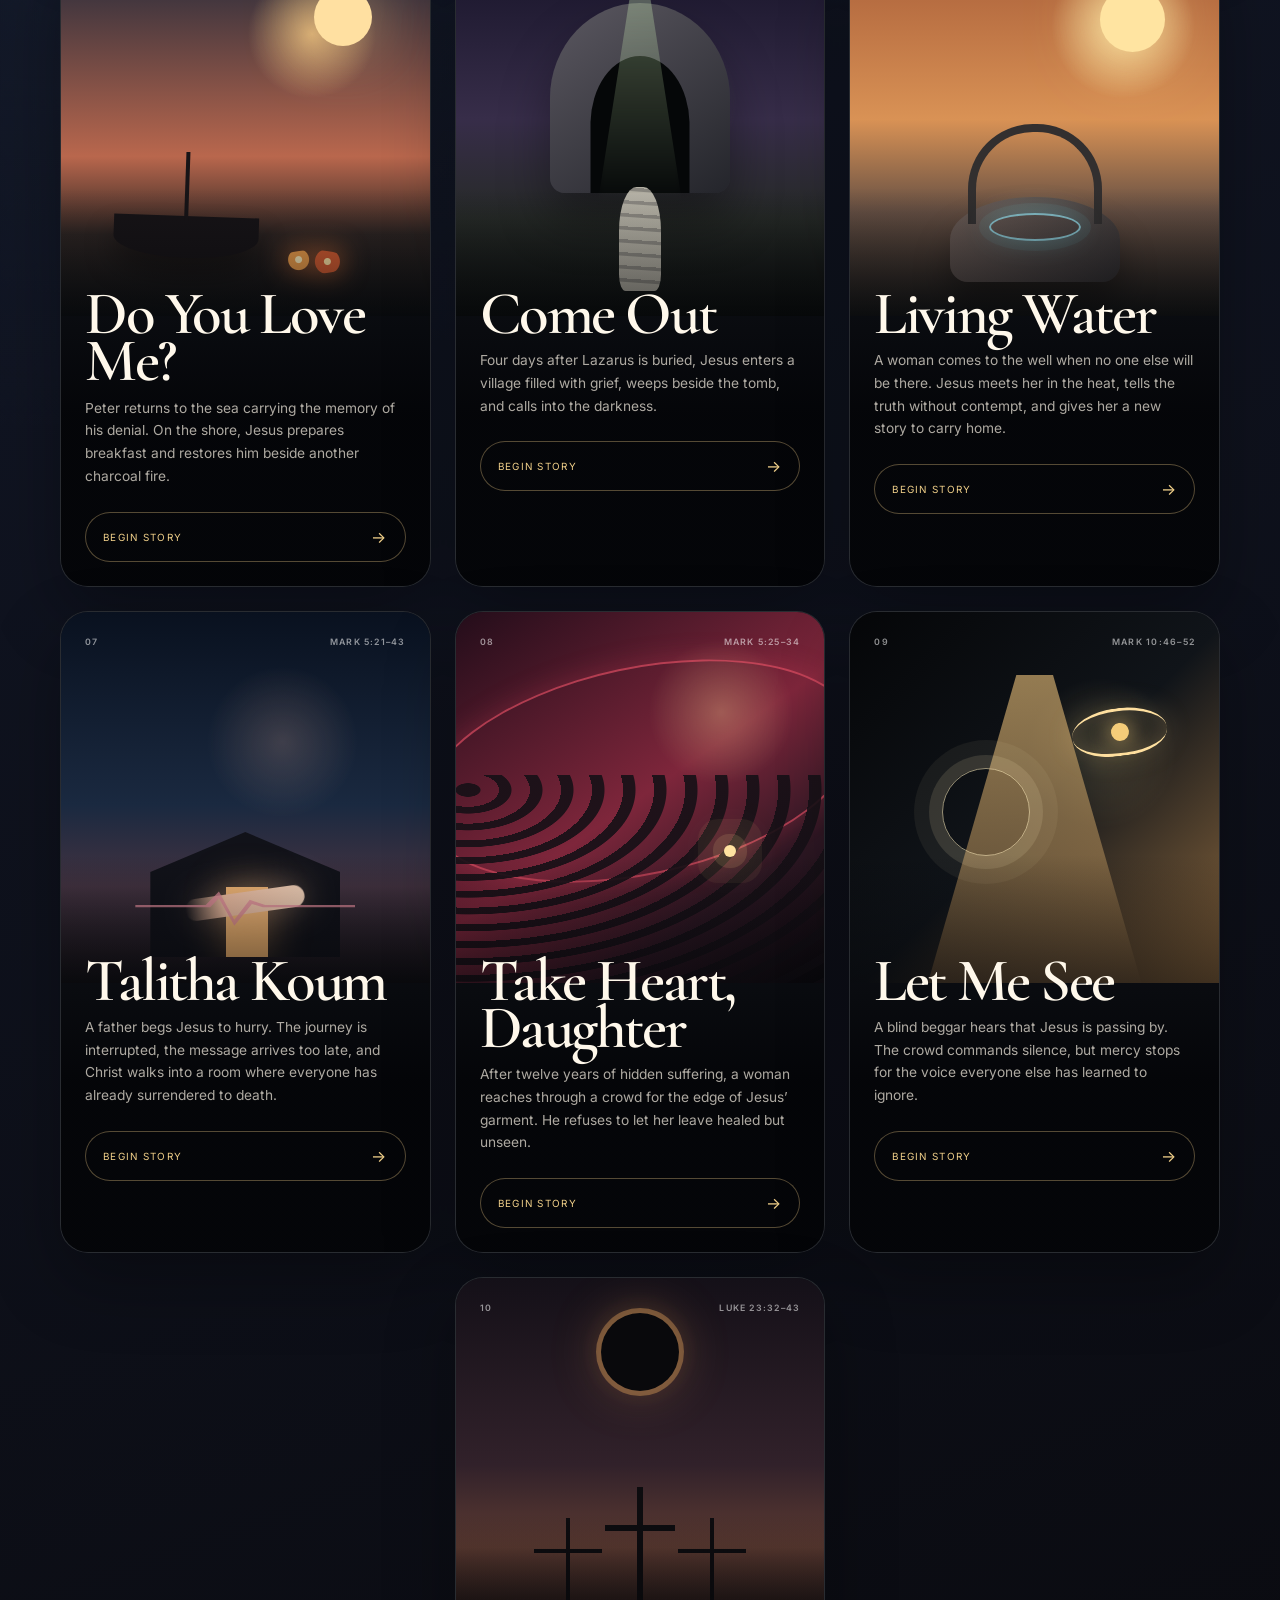
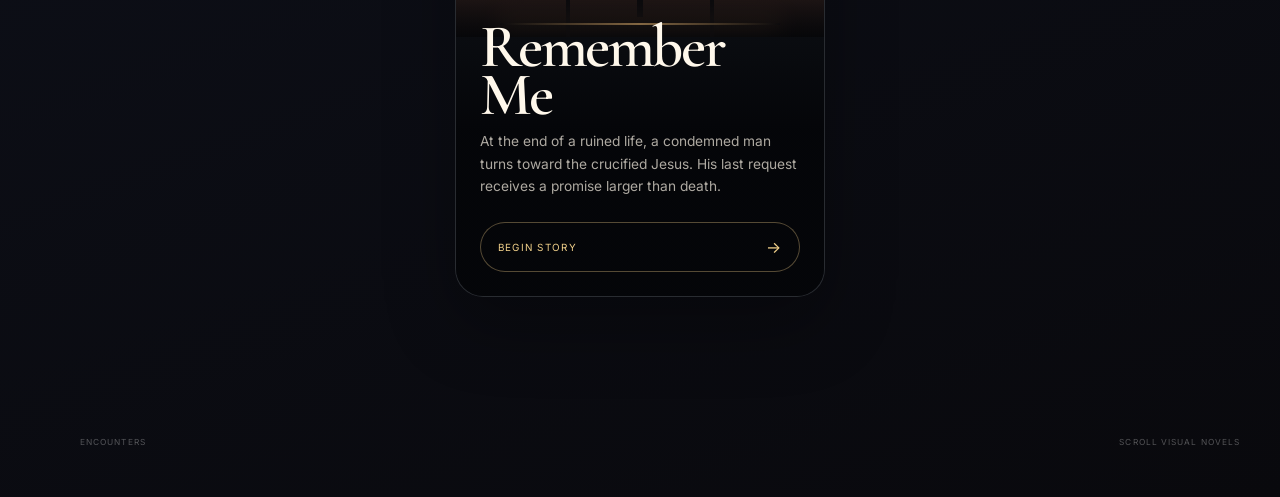
==== commit 7885eb36: "Added 5 more stories, fixed chapter name containers and removed scroll wheel" ====
--- a/index.html
+++ b/index.html
@@ -4,7 +4,7 @@
   <meta charset="UTF-8" />
   <meta name="viewport" content="width=device-width, initial-scale=1.0, viewport-fit=cover" />
   <meta name="theme-color" content="#08090d" />
-  <meta name="description" content="Five cinematic, mobile-first scroll visual novels inspired by encounters with Jesus in the Gospels." />
+  <meta name="description" content="Ten cinematic, mobile-first scroll visual novels inspired by encounters with Jesus in the Gospels." />
   <title>Encounters — Scroll Visual Novels</title>
   <link rel="preconnect" href="https://fonts.googleapis.com" />
   <link rel="preconnect" href="https://fonts.gstatic.com" crossorigin />
@@ -102,8 +102,78 @@
             <a href="#lazarus-come-out" data-story-link="lazarus">VI. Come Out</a>
           </div>
         </div>
+
+        <div class="story-nav__group" data-menu-story="well">
+          <button class="story-nav__toggle" type="button" aria-expanded="false">
+            <span><small>John 4:4–30, 39–42</small>Living Water</span><i>+</i>
+          </button>
+          <div class="story-nav__chapters" hidden>
+            <a href="#well-noon" data-story-link="well">I. The Sixth Hour</a>
+            <a href="#well-drink" data-story-link="well">II. Give Me a Drink</a>
+            <a href="#well-known" data-story-link="well">III. Fully Known</a>
+            <a href="#well-water" data-story-link="well">IV. Living Water</a>
+            <a href="#well-choice" data-story-link="well">V. What Will You Leave?</a>
+            <a href="#well-jar" data-story-link="well">VI. The Water Jar</a>
+          </div>
+        </div>
+
+        <div class="story-nav__group" data-menu-story="talitha">
+          <button class="story-nav__toggle" type="button" aria-expanded="false">
+            <span><small>Mark 5:21–43</small>Talitha Koum</span><i>+</i>
+          </button>
+          <div class="story-nav__chapters" hidden>
+            <a href="#talitha-plea" data-story-link="talitha">I. A Father’s Plea</a>
+            <a href="#talitha-delay" data-story-link="talitha">II. The Delay</a>
+            <a href="#talitha-fear" data-story-link="talitha">III. Do Not Fear</a>
+            <a href="#talitha-door" data-story-link="talitha">IV. The Closed Door</a>
+            <a href="#talitha-choice" data-story-link="talitha">V. What Do You Hold?</a>
+            <a href="#talitha-arise" data-story-link="talitha">VI. Little Girl, Arise</a>
+          </div>
+        </div>
+
+        <div class="story-nav__group" data-menu-story="daughter">
+          <button class="story-nav__toggle" type="button" aria-expanded="false">
+            <span><small>Mark 5:25–34</small>Take Heart, Daughter</span><i>+</i>
+          </button>
+          <div class="story-nav__chapters" hidden>
+            <a href="#daughter-years" data-story-link="daughter">I. Twelve Years</a>
+            <a href="#daughter-crowd" data-story-link="daughter">II. Among the Crowd</a>
+            <a href="#daughter-hem" data-story-link="daughter">III. The Hem</a>
+            <a href="#daughter-touched" data-story-link="daughter">IV. Who Touched Me?</a>
+            <a href="#daughter-choice" data-story-link="daughter">V. Step Into the Light</a>
+            <a href="#daughter-name" data-story-link="daughter">VI. Daughter</a>
+          </div>
+        </div>
+
+        <div class="story-nav__group" data-menu-story="bartimaeus">
+          <button class="story-nav__toggle" type="button" aria-expanded="false">
+            <span><small>Mark 10:46–52</small>Let Me See</span><i>+</i>
+          </button>
+          <div class="story-nav__chapters" hidden>
+            <a href="#bartimaeus-road" data-story-link="bartimaeus">I. By the Road</a>
+            <a href="#bartimaeus-cry" data-story-link="bartimaeus">II. The Cry</a>
+            <a href="#bartimaeus-stopped" data-story-link="bartimaeus">III. Jesus Stopped</a>
+            <a href="#bartimaeus-called" data-story-link="bartimaeus">IV. Call Him</a>
+            <a href="#bartimaeus-choice" data-story-link="bartimaeus">V. What Do You Want?</a>
+            <a href="#bartimaeus-sight" data-story-link="bartimaeus">VI. He Saw</a>
+          </div>
+        </div>
+
+        <div class="story-nav__group" data-menu-story="thief">
+          <button class="story-nav__toggle" type="button" aria-expanded="false">
+            <span><small>Luke 23:32–43</small>Remember Me</span><i>+</i>
+          </button>
+          <div class="story-nav__chapters" hidden>
+            <a href="#thief-hill" data-story-link="thief">I. The Hill</a>
+            <a href="#thief-between" data-story-link="thief">II. Between Two Thieves</a>
+            <a href="#thief-mocking" data-story-link="thief">III. The Mocking</a>
+            <a href="#thief-kingdom" data-story-link="thief">IV. An Unseen Kingdom</a>
+            <a href="#thief-choice" data-story-link="thief">V. Remember Me</a>
+            <a href="#thief-today" data-story-link="thief">VI. Today</a>
+          </div>
+        </div>
       </nav>
-      <p class="menu-note">Five Gospel encounters · One unfolding invitation</p>
+      <p class="menu-note">Ten Gospel encounters · One unfolding invitation</p>
     </div>
   </aside>
 
@@ -114,7 +184,7 @@
       <div class="home-orbit home-orbit--two" aria-hidden="true"></div>
 
       <header class="home-hero content-wrap">
-        <p class="eyebrow reveal">Five Gospel encounters</p>
+        <p class="eyebrow reveal">Ten Gospel encounters</p>
         <h1 class="collection-title reveal">Encounters<br /><em>with Jesus</em></h1>
         <p class="home-intro reveal">Choose a story. Scroll slowly. Listen closely. Each journey begins with people who think they know what is happening, until Christ reveals that He has been nearer than they imagined.</p>
         <a class="begin-link reveal" href="#story-library">Choose a journey <span>↓</span></a>
@@ -159,6 +229,47 @@
           <h2>Come Out</h2>
           <p>Four days after Lazarus is buried, Jesus enters a village filled with grief, weeps beside the tomb, and calls into the darkness.</p>
           <button type="button" class="story-start" data-open-story="lazarus">Begin story <span>→</span></button>
+        </article>
+
+
+        <article class="story-card story-card--well reveal">
+          <div class="story-card__art" aria-hidden="true"><span class="mini-well-sun"></span><span class="mini-well"></span><span class="mini-water-rings"></span></div>
+          <div class="story-card__meta"><span>06</span><span>John 4:4–30, 39–42</span></div>
+          <h2>Living Water</h2>
+          <p>A woman comes to the well when no one else will be there. Jesus meets her in the heat, tells the truth without contempt, and gives her a new story to carry home.</p>
+          <button type="button" class="story-start" data-open-story="well">Begin story <span>→</span></button>
+        </article>
+
+        <article class="story-card story-card--talitha reveal">
+          <div class="story-card__art" aria-hidden="true"><span class="mini-house-night"></span><span class="mini-hand-light"></span><span class="mini-heart-line"></span></div>
+          <div class="story-card__meta"><span>07</span><span>Mark 5:21–43</span></div>
+          <h2>Talitha Koum</h2>
+          <p>A father begs Jesus to hurry. The journey is interrupted, the message arrives too late, and Christ walks into a room where everyone has already surrendered to death.</p>
+          <button type="button" class="story-start" data-open-story="talitha">Begin story <span>→</span></button>
+        </article>
+
+        <article class="story-card story-card--daughter reveal">
+          <div class="story-card__art" aria-hidden="true"><span class="mini-crimson-thread"></span><span class="mini-crowd-dark"></span><span class="mini-touch-gold"></span></div>
+          <div class="story-card__meta"><span>08</span><span>Mark 5:25–34</span></div>
+          <h2>Take Heart, Daughter</h2>
+          <p>After twelve years of hidden suffering, a woman reaches through a crowd for the edge of Jesus’ garment. He refuses to let her leave healed but unseen.</p>
+          <button type="button" class="story-start" data-open-story="daughter">Begin story <span>→</span></button>
+        </article>
+
+        <article class="story-card story-card--bartimaeus reveal">
+          <div class="story-card__art" aria-hidden="true"><span class="mini-blind-road"></span><span class="mini-sound-rings"></span><span class="mini-opening-eye"></span></div>
+          <div class="story-card__meta"><span>09</span><span>Mark 10:46–52</span></div>
+          <h2>Let Me See</h2>
+          <p>A blind beggar hears that Jesus is passing by. The crowd commands silence, but mercy stops for the voice everyone else has learned to ignore.</p>
+          <button type="button" class="story-start" data-open-story="bartimaeus">Begin story <span>→</span></button>
+        </article>
+
+        <article class="story-card story-card--thief reveal">
+          <div class="story-card__art" aria-hidden="true"><span class="mini-eclipse"></span><span class="mini-three-crosses"></span><span class="mini-paradise-line"></span></div>
+          <div class="story-card__meta"><span>10</span><span>Luke 23:32–43</span></div>
+          <h2>Remember Me</h2>
+          <p>At the end of a ruined life, a condemned man turns toward the crucified Jesus. His last request receives a promise larger than death.</p>
+          <button type="button" class="story-start" data-open-story="thief">Begin story <span>→</span></button>
         </article>
       </div>
 
@@ -471,6 +582,228 @@
       </section>
     </div>
 
+
+    <div class="story-view" data-story="well" hidden>
+      <section id="well-noon" class="scene well-scene well-scene--noon" data-chapter="The Sixth Hour">
+        <div class="well-sun" aria-hidden="true"></div><div class="desert-haze" aria-hidden="true"></div><div class="samaria-hills" aria-hidden="true"></div><div class="ancient-well" aria-hidden="true"><span></span></div><div class="lone-jar" aria-hidden="true"></div>
+        <div class="hero-content content-wrap"><p class="eyebrow reveal">Samaria · The sixth hour</p><h1 class="display-title reveal">Living<br /><em>Water</em></h1><p class="hero-copy reveal">A story about shame, truth, and the mercy of being fully known without being cast away.</p><a class="begin-link reveal" href="#well-noon-text">Come to the well <span>↓</span></a></div>
+        <div id="well-noon-text" class="story-panel story-panel--bottom content-wrap"><div class="dialogue-card narration reveal"><span class="speaker">Narrator</span><p>She came at noon, when the sun was harsh and the paths were empty. Morning belonged to the women who came together. The sixth hour belonged to someone who preferred not to be seen.</p></div><div class="dialogue-card narration reveal"><span class="speaker">Narrator</span><p>A Jewish teacher sat beside Jacob’s well, tired from the journey. He did not look away when she approached.</p></div></div>
+      </section>
+
+      <section id="well-drink" class="scene well-scene well-scene--drink" data-chapter="Give Me a Drink">
+        <div class="well-shadow" aria-hidden="true"></div><div class="two-at-well" aria-hidden="true"><i></i><i></i></div><div class="water-thread" aria-hidden="true"></div>
+        <div class="chapter-label content-wrap reveal"><span>Chapter II</span><strong>Give Me a Drink</strong></div>
+        <div class="story-panel content-wrap"><div class="dialogue-card stranger reveal"><span class="speaker">Jesus</span><p>Give Me a drink.</p></div><div class="dialogue-card character reveal"><span class="speaker">Woman</span><p>How is it that You, a Jew, ask a drink of me, a Samaritan woman?</p></div><div class="dialogue-card narration reveal"><span class="speaker">Narrator</span><p>He crossed every boundary the village had taught her to expect: nation, religion, reputation, and gender.</p></div><div class="dialogue-card stranger reveal"><span class="speaker">Jesus</span><p>If you knew the gift of God, and who it is speaking to you, you would have asked Him, and He would have given you living water.</p></div></div>
+      </section>
+
+      <section id="well-known" class="scene well-scene well-scene--known" data-chapter="Fully Known">
+        <div class="memory-shards" aria-hidden="true"><i></i><i></i><i></i><i></i><i></i></div><div class="truth-light" aria-hidden="true"></div><div class="well-face" aria-hidden="true"></div>
+        <div class="chapter-label content-wrap reveal"><span>Chapter III</span><strong>Fully Known</strong></div>
+        <div class="story-panel content-wrap"><div class="dialogue-card stranger reveal"><span class="speaker">Jesus</span><p>Go, call your husband, and come back.</p></div><div class="dialogue-card character reveal"><span class="speaker">Woman</span><p>I have no husband.</p></div><div class="dialogue-card stranger reveal"><span class="speaker">Jesus</span><p>You have spoken truthfully.</p></div><div class="dialogue-card narration reveal"><span class="speaker">Narrator</span><p>He named the wounds and the tangled history she had worked so hard to keep hidden. Yet His voice carried no cruelty. Truth stood before her without contempt.</p></div><div class="revelation-text revelation-text--known reveal"><p>She was exposed,</p><h2>not rejected.</h2></div></div>
+      </section>
+
+      <section id="well-water" class="scene well-scene well-scene--water" data-chapter="Living Water">
+        <div class="rising-water" aria-hidden="true"></div><div class="water-ripples" aria-hidden="true"><i></i><i></i><i></i><i></i></div><div class="blue-radiance" aria-hidden="true"></div>
+        <div class="chapter-label content-wrap reveal"><span>Chapter IV</span><strong>Living Water</strong></div>
+        <div class="story-panel content-wrap"><div class="dialogue-card character reveal"><span class="speaker">Woman</span><p>I know that the Messiah is coming. When He comes, He will tell us all things.</p></div><div class="dialogue-card stranger reveal"><span class="speaker">Jesus</span><p>I am He, the One speaking with you.</p></div><div class="reflection-card reflection-card--water reveal"><span class="reflection-number">01</span><p>He revealed His identity to someone the world had trained to feel unworthy of sacred things.</p></div><blockquote class="pull-quote pull-quote--water reveal">“The water that I will give will become a spring of water welling up to eternal life.”</blockquote></div>
+      </section>
+
+      <section id="well-choice" class="scene well-scene well-scene--choice" data-chapter="What Will You Leave?">
+        <div class="jar-shadow" aria-hidden="true"></div><div class="town-lights" aria-hidden="true"><i></i><i></i><i></i><i></i><i></i></div><div class="choice-current" aria-hidden="true"></div>
+        <div class="chapter-label content-wrap reveal"><span>Chapter V</span><strong>What Will You Leave?</strong></div>
+        <div class="choice-panel content-wrap reveal"><p class="choice-intro">Jesus knows the story she hid from everyone. For the first time, being known does not feel like a sentence.</p><h2>What do you carry back?</h2><div class="choice-grid" role="group" aria-label="Choose a response"><button class="choice-button" type="button" data-choice-story="well" data-choice="shame"><span class="choice-index">A</span><span><strong>The old shame.</strong><small>Keep the jar close. Leave before anyone asks what happened.</small></span></button><button class="choice-button" type="button" data-choice-story="well" data-choice="witness"><span class="choice-index">B</span><span><strong>The truth of being known.</strong><small>Leave the jar. Run toward the people you once avoided.</small></span></button></div><p class="choice-result" data-choice-result="well" aria-live="polite"></p></div>
+      </section>
+
+      <section id="well-jar" class="scene well-scene well-scene--jar" data-chapter="The Water Jar">
+        <div class="abandoned-jar" aria-hidden="true"></div><div class="running-path" aria-hidden="true"></div><div class="witness-figure" aria-hidden="true"></div><div class="city-awakens" aria-hidden="true"><i></i><i></i><i></i><i></i><i></i><i></i></div>
+        <div class="chapter-label content-wrap reveal"><span>Chapter VI</span><strong>The Water Jar</strong></div>
+        <div class="story-panel content-wrap"><div class="dialogue-card narration reveal"><span class="speaker">Narrator</span><p>She left her water jar beside the well and ran into the town she had once crossed in silence.</p></div><div class="dialogue-card character reveal"><span class="speaker">Woman</span><p>Come and see a man who told me everything I have ever done. Can He be the Christ?</p></div><div class="revelation-text revelation-text--witness reveal"><p>The woman who came</p><h2>to hide</h2><p>became the woman who called a city to come and see.</p></div></div>
+      </section>
+
+      <section id="well-epilogue" class="scene well-scene well-scene--epilogue" data-chapter="Epilogue">
+        <div class="final-well" aria-hidden="true"></div><div class="final-water-light" aria-hidden="true"></div><div class="samaria-crowd" aria-hidden="true"><i></i><i></i><i></i><i></i><i></i></div>
+        <div class="epilogue-content content-wrap"><p class="eyebrow reveal">Epilogue</p><h2 class="ending-title reveal">Known completely.<br /><em>Loved still.</em></h2><p class="ending-copy reveal">Jesus did not save her by ignoring the truth. He spoke the truth in a love strong enough to free her from hiding. The well became the place where shame lost its name.</p><div class="personal-ending reveal" data-personal-ending="well" aria-live="polite"></div><blockquote class="final-verse reveal">“Come and see a man who told me everything I have ever done.”<cite>John 4:29</cite></blockquote><div class="ending-actions reveal"><button class="restart-button" type="button" data-restart-story="well">Return to the well</button><button class="return-library" type="button" data-show-home>Choose another story</button></div></div>
+        <footer><span>LIVING WATER</span><span>A scroll visual novel</span></footer>
+      </section>
+    </div>
+
+    <div class="story-view" data-story="talitha" hidden>
+      <section id="talitha-plea" class="scene talitha-scene talitha-scene--plea" data-chapter="A Father’s Plea">
+        <div class="crowded-shore" aria-hidden="true"></div><div class="jairus-figure" aria-hidden="true"></div><div class="kneeling-shadow" aria-hidden="true"></div><div class="distant-house" aria-hidden="true"></div>
+        <div class="hero-content content-wrap"><p class="eyebrow reveal">Capernaum · A house waiting</p><h1 class="display-title reveal">Talitha<br /><em>Koum</em></h1><p class="hero-copy reveal">A story about the terror of delay, the tenderness of Christ, and a hand stronger than death.</p><a class="begin-link reveal" href="#talitha-plea-text">Walk with Jairus <span>↓</span></a></div>
+        <div id="talitha-plea-text" class="story-panel story-panel--bottom content-wrap"><div class="dialogue-card narration reveal"><span class="speaker">Narrator</span><p>Jairus was known in the synagogue. That morning, none of his position mattered. His twelve-year-old daughter was dying.</p></div><div class="dialogue-card character reveal"><span class="speaker">Jairus</span><p>My little daughter is at the point of death. Come and lay Your hands on her, so that she may live.</p></div><div class="dialogue-card narration reveal"><span class="speaker">Narrator</span><p>Jesus went with him.</p></div></div>
+      </section>
+
+      <section id="talitha-delay" class="scene talitha-scene talitha-scene--delay" data-chapter="The Delay">
+        <div class="pressing-crowd" aria-hidden="true"><i></i><i></i><i></i><i></i><i></i><i></i><i></i></div><div class="time-rings" aria-hidden="true"><i></i><i></i><i></i></div><div class="red-thread" aria-hidden="true"></div>
+        <div class="chapter-label content-wrap reveal"><span>Chapter II</span><strong>The Delay</strong></div>
+        <div class="story-panel content-wrap"><div class="dialogue-card narration reveal"><span class="speaker">Narrator</span><p>The crowd pressed around Jesus. Then He stopped for another suffering person, a woman who had been ill for twelve years.</p></div><div class="dialogue-card character reveal"><span class="speaker">Jairus</span><p>Every moment matters.</p></div><div class="dialogue-card narration reveal"><span class="speaker">Narrator</span><p>Compassion for one person felt like catastrophe to another. Jairus watched mercy take time he believed his daughter did not have.</p></div><div class="reflection-card reflection-card--rose reveal"><span class="reflection-number">01</span><p>God’s attention to someone else is not His absence from you, even when waiting feels unbearable.</p></div></div>
+      </section>
+
+      <section id="talitha-fear" class="scene talitha-scene talitha-scene--fear" data-chapter="Do Not Fear">
+        <div class="messenger-road" aria-hidden="true"></div><div class="black-message" aria-hidden="true"></div><div class="fear-wave" aria-hidden="true"></div><div class="gold-voice" aria-hidden="true"></div>
+        <div class="chapter-label content-wrap reveal"><span>Chapter III</span><strong>Do Not Fear</strong></div>
+        <div class="story-panel content-wrap"><div class="dialogue-card character reveal"><span class="speaker">Messenger</span><p>Your daughter is dead. Why trouble the Teacher any further?</p></div><div class="dialogue-card narration reveal"><span class="speaker">Narrator</span><p>The sentence ended the journey for everyone except Jesus.</p></div><div class="dialogue-card stranger reveal"><span class="speaker">Jesus</span><p>Do not fear. Only believe.</p></div><div class="revelation-text revelation-text--fear reveal"><p>The news said</p><h2>too late.</h2><p>Jesus kept walking.</p></div></div>
+      </section>
+
+      <section id="talitha-door" class="scene talitha-scene talitha-scene--door" data-chapter="The Closed Door">
+        <div class="mourning-house" aria-hidden="true"></div><div class="closed-door" aria-hidden="true"><span></span></div><div class="lament-lines" aria-hidden="true"><i></i><i></i><i></i><i></i></div><div class="inside-lamp" aria-hidden="true"></div>
+        <div class="chapter-label content-wrap reveal"><span>Chapter IV</span><strong>The Closed Door</strong></div>
+        <div class="story-panel content-wrap"><div class="dialogue-card narration reveal"><span class="speaker">Narrator</span><p>The house was already filled with weeping. Jesus sent the crowd outside and took only the child’s parents and three disciples into the room.</p></div><div class="dialogue-card stranger reveal"><span class="speaker">Jesus</span><p>Why do you make a commotion and weep? The child is not dead but sleeping.</p></div><div class="dialogue-card narration reveal"><span class="speaker">Narrator</span><p>They laughed at Him. They knew the difference between sleep and death. They did not yet know who had entered the room.</p></div></div>
+      </section>
+
+      <section id="talitha-choice" class="scene talitha-scene talitha-scene--choice" data-chapter="What Do You Hold?">
+        <div class="small-bed" aria-hidden="true"></div><div class="waiting-hand" aria-hidden="true"></div><div class="heartbeat-orbits" aria-hidden="true"><i></i><i></i><i></i></div>
+        <div class="chapter-label content-wrap reveal"><span>Chapter V</span><strong>What Do You Hold?</strong></div>
+        <div class="choice-panel content-wrap reveal"><p class="choice-intro">The room is quiet. The child does not move. Jesus reaches for her hand.</p><h2>What do you hold onto?</h2><div class="choice-grid" role="group" aria-label="Choose a response"><button class="choice-button" type="button" data-choice-story="talitha" data-choice="lastword"><span class="choice-index">A</span><span><strong>The messenger’s last word.</strong><small>Death has spoken. Nothing more can be said.</small></span></button><button class="choice-button" type="button" data-choice-story="talitha" data-choice="hand"><span class="choice-index">B</span><span><strong>The hand of Jesus.</strong><small>I cannot see the ending, but He has not left the room.</small></span></button></div><p class="choice-result" data-choice-result="talitha" aria-live="polite"></p></div>
+      </section>
+
+      <section id="talitha-arise" class="scene talitha-scene talitha-scene--arise" data-chapter="Little Girl, Arise">
+        <div class="room-dawn" aria-hidden="true"></div><div class="joined-hands" aria-hidden="true"><i></i><i></i></div><div class="girl-silhouette" aria-hidden="true"></div><div class="heartbeat-line" aria-hidden="true"></div><div class="rising-petals" aria-hidden="true"><i></i><i></i><i></i><i></i><i></i><i></i></div>
+        <div class="chapter-label content-wrap reveal"><span>Chapter VI</span><strong>Little Girl, Arise</strong></div>
+        <div class="story-panel content-wrap"><div class="dialogue-card narration reveal"><span class="speaker">Narrator</span><p>Jesus took the child by the hand. He did not shout into the darkness. He spoke to her as gently as a parent waking a beloved daughter.</p></div><div class="dialogue-card stranger reveal"><span class="speaker">Jesus</span><p>Talitha koum. Little girl, I say to you, arise.</p></div><div class="revelation-text revelation-text--arise reveal"><p>Her eyes opened.</p><h2>She stood.</h2></div><div class="dialogue-card narration reveal"><span class="speaker">Narrator</span><p>Then, amid everyone’s astonishment, Jesus told them to give her something to eat.</p></div></div>
+      </section>
+
+      <section id="talitha-epilogue" class="scene talitha-scene talitha-scene--epilogue" data-chapter="Epilogue">
+        <div class="morning-window" aria-hidden="true"></div><div class="breakfast-bowl" aria-hidden="true"></div><div class="father-daughter" aria-hidden="true"><i></i><i></i></div><div class="soft-heartbeat" aria-hidden="true"></div>
+        <div class="epilogue-content content-wrap"><p class="eyebrow reveal">Epilogue</p><h2 class="ending-title reveal">He called her<br /><em>little girl.</em></h2><p class="ending-copy reveal">To the crowd she was a tragedy. To Jesus she remained a child with a name, a hand to hold, and a life worth restoring. Divine authority arrived clothed in tenderness.</p><div class="personal-ending reveal" data-personal-ending="talitha" aria-live="polite"></div><blockquote class="final-verse reveal">“Talitha koum.”<cite>Mark 5:41</cite></blockquote><div class="ending-actions reveal"><button class="restart-button" type="button" data-restart-story="talitha">Walk to the house again</button><button class="return-library" type="button" data-show-home>Choose another story</button></div></div>
+        <footer><span>TALITHA KOUM</span><span>A scroll visual novel</span></footer>
+      </section>
+    </div>
+
+
+    <div class="story-view" data-story="daughter" hidden>
+      <section id="daughter-years" class="scene daughter-scene daughter-scene--years" data-chapter="Twelve Years">
+        <div class="crimson-sky" aria-hidden="true"></div><div class="twelve-rings" aria-hidden="true"><i></i><i></i><i></i><i></i><i></i><i></i></div><div class="lonely-figure" aria-hidden="true"></div><div class="cloth-river" aria-hidden="true"></div>
+        <div class="hero-content content-wrap"><p class="eyebrow reveal">Capernaum · Twelve years hidden</p><h1 class="display-title reveal">Take Heart,<br /><em>Daughter</em></h1><p class="hero-copy reveal">A story about suffering no one can see, courage no crowd can stop, and the name Jesus gives to someone who has lived without belonging.</p><a class="begin-link reveal" href="#daughter-years-text">Reach through the crowd <span>↓</span></a></div>
+        <div id="daughter-years-text" class="story-panel story-panel--bottom content-wrap"><div class="dialogue-card narration reveal"><span class="speaker">Narrator</span><p>For twelve years she had been bleeding. She had spent everything on physicians, endured every treatment, and grown worse.</p></div><div class="dialogue-card narration reveal"><span class="speaker">Narrator</span><p>Her illness did more than weaken her body. It kept her apart, made touch dangerous, and taught her to move through life unnoticed.</p></div><div class="reflection-card reveal"><span class="reflection-number">12</span><p>Some pain becomes so familiar that a person begins to mistake isolation for identity.</p></div></div>
+      </section>
+
+      <section id="daughter-crowd" class="scene daughter-scene daughter-scene--crowd" data-chapter="Among the Crowd">
+        <div class="crowd-wall" aria-hidden="true"><i></i><i></i><i></i><i></i><i></i><i></i><i></i><i></i></div><div class="moving-light" aria-hidden="true"></div><div class="low-path" aria-hidden="true"></div>
+        <div class="chapter-label content-wrap reveal"><span>Chapter II</span><strong>Among the Crowd</strong></div>
+        <div class="story-panel content-wrap"><div class="dialogue-card narration reveal"><span class="speaker">Narrator</span><p>Then she heard about Jesus. The street was packed around Him, bodies pressing shoulder to shoulder.</p></div><div class="dialogue-card character reveal"><span class="speaker">The Woman</span><p>If I touch even His garments, I will be made well.</p></div><div class="dialogue-card narration reveal"><span class="speaker">Narrator</span><p>She did not ask the crowd for permission. Hope made her move while fear told her to remain hidden.</p></div></div>
+      </section>
+
+      <section id="daughter-hem" class="scene daughter-scene daughter-scene--hem" data-chapter="The Hem">
+        <div class="garment-folds" aria-hidden="true"></div><div class="reaching-hand" aria-hidden="true"></div><div class="touch-pulse" aria-hidden="true"><i></i><i></i><i></i></div><div class="gold-thread" aria-hidden="true"></div>
+        <div class="chapter-label content-wrap reveal"><span>Chapter III</span><strong>The Hem</strong></div>
+        <div class="story-panel content-wrap"><div class="dialogue-card narration reveal"><span class="speaker">Narrator</span><p>Her fingers reached the edge of His cloak.</p></div><div class="revelation-text reveal"><p>In an instant</p><h2>the bleeding stopped.</h2></div><div class="dialogue-card narration reveal"><span class="speaker">Narrator</span><p>She felt healing enter the place where twelve years of disappointment had taught her to expect nothing.</p></div></div>
+      </section>
+
+      <section id="daughter-touched" class="scene daughter-scene daughter-scene--touched" data-chapter="Who Touched Me?">
+        <div class="crowd-parting" aria-hidden="true"><i></i><i></i></div><div class="still-center" aria-hidden="true"></div><div class="searching-light" aria-hidden="true"></div>
+        <div class="chapter-label content-wrap reveal"><span>Chapter IV</span><strong>Who Touched Me?</strong></div>
+        <div class="story-panel content-wrap"><div class="dialogue-card stranger reveal"><span class="speaker">Jesus</span><p>Who touched My garments?</p></div><div class="dialogue-card character reveal"><span class="speaker">The Disciples</span><p>You see the crowd pressing around You, and yet You say, “Who touched Me?”</p></div><div class="dialogue-card narration reveal"><span class="speaker">Narrator</span><p>Jesus looked around. He would not expose her to humiliate her. He stopped because healing was not complete while she still believed she had to disappear.</p></div></div>
+      </section>
+
+      <section id="daughter-choice" class="scene daughter-scene daughter-scene--choice" data-chapter="Step Into the Light">
+        <div class="half-shadow" aria-hidden="true"></div><div class="open-circle-light" aria-hidden="true"></div><div class="trembling-lines" aria-hidden="true"><i></i><i></i><i></i></div>
+        <div class="chapter-label content-wrap reveal"><span>Chapter V</span><strong>Step Into the Light</strong></div>
+        <div class="choice-panel content-wrap reveal"><p class="choice-intro">She is already healed. She could vanish into the crowd and keep the miracle secret.</p><h2>Will she let herself be seen?</h2><div class="choice-grid" role="group" aria-label="Choose a response"><button class="choice-button" type="button" data-choice-story="daughter" data-choice="hide"><span class="choice-index">A</span><span><strong>Disappear quietly.</strong><small>The body is healed. Asking for anything more feels dangerous.</small></span></button><button class="choice-button" type="button" data-choice-story="daughter" data-choice="speak"><span class="choice-index">B</span><span><strong>Tell Him the whole truth.</strong><small>Trembling, step forward and trust the One who stopped.</small></span></button></div><p class="choice-result" data-choice-result="daughter" aria-live="polite"></p></div>
+      </section>
+
+      <section id="daughter-name" class="scene daughter-scene daughter-scene--name" data-chapter="Daughter">
+        <div class="kneeling-figure" aria-hidden="true"></div><div class="encircling-light" aria-hidden="true"></div><div class="crimson-to-gold" aria-hidden="true"></div><div class="name-word" aria-hidden="true">DAUGHTER</div>
+        <div class="chapter-label content-wrap reveal"><span>Chapter VI</span><strong>Daughter</strong></div>
+        <div class="story-panel content-wrap"><div class="dialogue-card narration reveal"><span class="speaker">Narrator</span><p>Fearful and trembling, she fell before Him and told Him the whole truth.</p></div><div class="dialogue-card stranger reveal"><span class="speaker">Jesus</span><p>Daughter, your faith has made you well. Go in peace, and be healed of your disease.</p></div><div class="revelation-text reveal"><p>He gave more than healing.</p><h2>He gave her a name of belonging.</h2></div></div>
+      </section>
+
+      <section id="daughter-epilogue" class="scene daughter-scene daughter-scene--epilogue" data-chapter="Epilogue">
+        <div class="quiet-cloth" aria-hidden="true"></div><div class="golden-bloodline" aria-hidden="true"></div><div class="walking-daughter" aria-hidden="true"></div>
+        <div class="epilogue-content content-wrap"><p class="eyebrow reveal">Epilogue</p><h2 class="ending-title reveal">He did not let her<br /><em>leave unseen.</em></h2><p class="ending-copy reveal">The miracle restored her body. The encounter restored her place among people. Jesus called her “daughter” in front of the crowd that had known only her condition.</p><div class="personal-ending reveal" data-personal-ending="daughter" aria-live="polite"></div><blockquote class="final-verse reveal">“Daughter, your faith has made you well; go in peace.”<cite>Mark 5:34</cite></blockquote><div class="ending-actions reveal"><button class="restart-button" type="button" data-restart-story="daughter">Reach again</button><button class="return-library" type="button" data-show-home>Choose another story</button></div></div>
+        <footer><span>TAKE HEART, DAUGHTER</span><span>A scroll visual novel</span></footer>
+      </section>
+    </div>
+
+    <div class="story-view" data-story="bartimaeus" hidden>
+      <section id="bartimaeus-road" class="scene bartimaeus-scene bartimaeus-scene--road" data-chapter="By the Road">
+        <div class="blind-vignette" aria-hidden="true"></div><div class="jericho-heat" aria-hidden="true"></div><div class="road-noise" aria-hidden="true"><i></i><i></i><i></i><i></i></div><div class="seated-beggar" aria-hidden="true"></div>
+        <div class="hero-content content-wrap"><p class="eyebrow reveal">Jericho · At the edge of the road</p><h1 class="display-title reveal">Let Me<br /><em>See</em></h1><p class="hero-copy reveal">A story about the voice a crowd tries to bury, the question Jesus still asks, and the courage to name what the heart truly wants.</p><a class="begin-link reveal" href="#bartimaeus-road-text">Listen for His steps <span>↓</span></a></div>
+        <div id="bartimaeus-road-text" class="story-panel story-panel--bottom content-wrap"><div class="dialogue-card narration reveal"><span class="speaker">Narrator</span><p>Bartimaeus sat beside the road outside Jericho. He could not see the faces passing him, but he knew footsteps, coins, pity, impatience, and the sound of being overlooked.</p></div><div class="dialogue-card narration reveal"><span class="speaker">Narrator</span><p>That day the road sounded different. A great crowd was moving toward Jerusalem.</p></div></div>
+      </section>
+
+      <section id="bartimaeus-cry" class="scene bartimaeus-scene bartimaeus-scene--cry" data-chapter="The Cry">
+        <div class="sound-tunnel" aria-hidden="true"><i></i><i></i><i></i><i></i></div><div class="crowd-stream" aria-hidden="true"></div><div class="voice-wave" aria-hidden="true"></div>
+        <div class="chapter-label content-wrap reveal"><span>Chapter II</span><strong>The Cry</strong></div>
+        <div class="story-panel content-wrap"><div class="dialogue-card character reveal"><span class="speaker">Bartimaeus</span><p>Jesus, Son of David, have mercy on me!</p></div><div class="dialogue-card character reveal"><span class="speaker">The Crowd</span><p>Be quiet.</p></div><div class="dialogue-card narration reveal"><span class="speaker">Narrator</span><p>Many rebuked him. But he cried out all the more.</p></div><div class="dialogue-card character reveal"><span class="speaker">Bartimaeus</span><p>Son of David, have mercy on me!</p></div></div>
+      </section>
+
+      <section id="bartimaeus-stopped" class="scene bartimaeus-scene bartimaeus-scene--stopped" data-chapter="Jesus Stopped">
+        <div class="frozen-footsteps" aria-hidden="true"></div><div class="silence-rings" aria-hidden="true"><i></i><i></i><i></i></div><div class="vertical-light" aria-hidden="true"></div>
+        <div class="chapter-label content-wrap reveal"><span>Chapter III</span><strong>Jesus Stopped</strong></div>
+        <div class="story-panel content-wrap"><div class="dialogue-card narration reveal"><span class="speaker">Narrator</span><p>Jesus stopped.</p></div><div class="revelation-text reveal"><p>One voice beneath thousands</p><h2>was enough to halt the road.</h2></div><div class="dialogue-card stranger reveal"><span class="speaker">Jesus</span><p>Call him.</p></div></div>
+      </section>
+
+      <section id="bartimaeus-called" class="scene bartimaeus-scene bartimaeus-scene--called" data-chapter="Call Him">
+        <div class="discarded-cloak" aria-hidden="true"></div><div class="rising-figure" aria-hidden="true"></div><div class="call-path" aria-hidden="true"></div>
+        <div class="chapter-label content-wrap reveal"><span>Chapter IV</span><strong>Call Him</strong></div>
+        <div class="story-panel content-wrap"><div class="dialogue-card character reveal"><span class="speaker">The Crowd</span><p>Take heart. Get up. He is calling you.</p></div><div class="dialogue-card narration reveal"><span class="speaker">Narrator</span><p>Bartimaeus threw off his cloak, sprang up, and came to Jesus.</p></div><div class="reflection-card reveal"><span class="reflection-number">01</span><p>The cloak that held his coins was also his security. He left it behind before he could see where he was going.</p></div></div>
+      </section>
+
+      <section id="bartimaeus-choice" class="scene bartimaeus-scene bartimaeus-scene--choice" data-chapter="What Do You Want?">
+        <div class="face-of-light" aria-hidden="true"></div><div class="closed-eye-shape" aria-hidden="true"></div><div class="question-orbit" aria-hidden="true"></div>
+        <div class="chapter-label content-wrap reveal"><span>Chapter V</span><strong>What Do You Want?</strong></div>
+        <div class="choice-panel content-wrap reveal"><p class="choice-intro">Jesus already knows he is blind. Still, He asks Bartimaeus to speak his desire.</p><h2>What would you say?</h2><div class="choice-grid" role="group" aria-label="Choose a response"><button class="choice-button" type="button" data-choice-story="bartimaeus" data-choice="small"><span class="choice-index">A</span><span><strong>Ask for something smaller.</strong><small>Do not risk naming the deepest longing aloud.</small></span></button><button class="choice-button" type="button" data-choice-story="bartimaeus" data-choice="see"><span class="choice-index">B</span><span><strong>Lord, let me see.</strong><small>Place the whole desire before Him without disguise.</small></span></button></div><p class="choice-result" data-choice-result="bartimaeus" aria-live="polite"></p></div>
+      </section>
+
+      <section id="bartimaeus-sight" class="scene bartimaeus-scene bartimaeus-scene--sight" data-chapter="He Saw">
+        <div class="opening-iris" aria-hidden="true"></div><div class="first-colors" aria-hidden="true"></div><div class="jesus-silhouette-light" aria-hidden="true"></div><div class="road-forward" aria-hidden="true"></div>
+        <div class="chapter-label content-wrap reveal"><span>Chapter VI</span><strong>He Saw</strong></div>
+        <div class="story-panel content-wrap"><div class="dialogue-card character reveal"><span class="speaker">Bartimaeus</span><p>Rabboni, let me recover my sight.</p></div><div class="dialogue-card stranger reveal"><span class="speaker">Jesus</span><p>Go your way. Your faith has made you well.</p></div><div class="dialogue-card narration reveal"><span class="speaker">Narrator</span><p>Immediately he recovered his sight. The first road he chose with open eyes was the road behind Jesus.</p></div></div>
+      </section>
+
+      <section id="bartimaeus-epilogue" class="scene bartimaeus-scene bartimaeus-scene--epilogue" data-chapter="Epilogue">
+        <div class="clear-horizon" aria-hidden="true"></div><div class="cloak-behind" aria-hidden="true"></div><div class="following-figure" aria-hidden="true"></div>
+        <div class="epilogue-content content-wrap"><p class="eyebrow reveal">Epilogue</p><h2 class="ending-title reveal">The crowd heard noise.<br /><em>Jesus heard a person.</em></h2><p class="ending-copy reveal">Bartimaeus began beside the road, dependent on those passing him. He ended on the road, following Christ freely. Mercy did not merely improve his circumstances. It gave him a direction.</p><div class="personal-ending reveal" data-personal-ending="bartimaeus" aria-live="polite"></div><blockquote class="final-verse reveal">“What do you want Me to do for you?”<cite>Mark 10:51</cite></blockquote><div class="ending-actions reveal"><button class="restart-button" type="button" data-restart-story="bartimaeus">Listen again</button><button class="return-library" type="button" data-show-home>Choose another story</button></div></div>
+        <footer><span>LET ME SEE</span><span>A scroll visual novel</span></footer>
+      </section>
+    </div>
+
+    <div class="story-view" data-story="thief" hidden>
+      <section id="thief-hill" class="scene thief-scene thief-scene--hill" data-chapter="The Hill">
+        <div class="eclipse-sun" aria-hidden="true"></div><div class="golgotha-ridge" aria-hidden="true"></div><div class="three-crosses" aria-hidden="true"><i></i><i></i><i></i></div><div class="dust-veil" aria-hidden="true"></div>
+        <div class="hero-content content-wrap"><p class="eyebrow reveal">Golgotha · The final hour</p><h1 class="display-title reveal">Remember<br /><em>Me</em></h1><p class="hero-copy reveal">A story about mercy at the edge of death, a kingdom hidden inside defeat, and the prayer that is never too late to speak.</p><a class="begin-link reveal" href="#thief-hill-text">Climb the hill <span>↓</span></a></div>
+        <div id="thief-hill-text" class="story-panel story-panel--bottom content-wrap"><div class="dialogue-card narration reveal"><span class="speaker">Narrator</span><p>Two criminals were led out with Jesus to be executed. Their lives had reached the place where nothing could be repaired, repaid, or escaped.</p></div><div class="dialogue-card narration reveal"><span class="speaker">Narrator</span><p>Jesus was crucified between them.</p></div></div>
+      </section>
+
+      <section id="thief-between" class="scene thief-scene thief-scene--between" data-chapter="Between Two Thieves">
+        <div class="cross-perspective" aria-hidden="true"></div><div class="darkening-sky" aria-hidden="true"></div><div class="falling-ash" aria-hidden="true"><i></i><i></i><i></i><i></i><i></i></div>
+        <div class="chapter-label content-wrap reveal"><span>Chapter II</span><strong>Between Two Thieves</strong></div>
+        <div class="story-panel content-wrap"><div class="dialogue-card narration reveal"><span class="speaker">Narrator</span><p>Soldiers divided His clothing. Leaders mocked Him. Above His head, the charge read: “This is the King of the Jews.”</p></div><div class="dialogue-card stranger reveal"><span class="speaker">Jesus</span><p>Father, forgive them, for they know not what they do.</p></div><div class="reflection-card reveal"><span class="reflection-number">01</span><p>Before anyone asks Him for mercy, Jesus is already praying mercy over His enemies.</p></div></div>
+      </section>
+
+      <section id="thief-mocking" class="scene thief-scene thief-scene--mocking" data-chapter="The Mocking">
+        <div class="mocking-mouths" aria-hidden="true"><i></i><i></i><i></i></div><div class="split-shadow" aria-hidden="true"></div><div class="central-cross-light" aria-hidden="true"></div>
+        <div class="chapter-label content-wrap reveal"><span>Chapter III</span><strong>The Mocking</strong></div>
+        <div class="story-panel content-wrap"><div class="dialogue-card character reveal"><span class="speaker">The First Criminal</span><p>Are You not the Christ? Save Yourself and us!</p></div><div class="dialogue-card character reveal"><span class="speaker">The Other Criminal</span><p>Do you not fear God? We are receiving what our deeds deserve. But this Man has done nothing wrong.</p></div><div class="dialogue-card narration reveal"><span class="speaker">Narrator</span><p>He could not come down from his cross. He could only turn his head toward the Man beside him.</p></div></div>
+      </section>
+
+      <section id="thief-kingdom" class="scene thief-scene thief-scene--kingdom" data-chapter="An Unseen Kingdom">
+        <div class="crown-of-thorns-halo" aria-hidden="true"></div><div class="invisible-throne" aria-hidden="true"></div><div class="kingdom-stars" aria-hidden="true"></div>
+        <div class="chapter-label content-wrap reveal"><span>Chapter IV</span><strong>An Unseen Kingdom</strong></div>
+        <div class="story-panel content-wrap"><div class="dialogue-card narration reveal"><span class="speaker">Narrator</span><p>Everything visible said Jesus had no kingdom: no army, no throne, no escape, no future.</p></div><div class="dialogue-card narration reveal"><span class="speaker">Narrator</span><p>Yet the condemned man saw a King beneath the wounds.</p></div><div class="revelation-text reveal"><p>Faith recognized royalty</p><h2>where the world saw only ruin.</h2></div></div>
+      </section>
+
+      <section id="thief-choice" class="scene thief-scene thief-scene--choice" data-chapter="Remember Me">
+        <div class="last-breath-lines" aria-hidden="true"><i></i><i></i><i></i></div><div class="two-faces-shadow" aria-hidden="true"></div><div class="thin-mercy-ray" aria-hidden="true"></div>
+        <div class="chapter-label content-wrap reveal"><span>Chapter V</span><strong>Remember Me</strong></div>
+        <div class="choice-panel content-wrap reveal"><p class="choice-intro">He has no good works left to perform, no years to amend, and nothing to offer except trust.</p><h2>What can he still pray?</h2><div class="choice-grid" role="group" aria-label="Choose a response"><button class="choice-button" type="button" data-choice-story="thief" data-choice="despair"><span class="choice-index">A</span><span><strong>It is too late for me.</strong><small>Let the past decide what mercy is allowed to do.</small></span></button><button class="choice-button" type="button" data-choice-story="thief" data-choice="remember"><span class="choice-index">B</span><span><strong>Jesus, remember me.</strong><small>Place an entire ruined life inside one final act of trust.</small></span></button></div><p class="choice-result" data-choice-result="thief" aria-live="polite"></p></div>
+      </section>
+
+      <section id="thief-today" class="scene thief-scene thief-scene--today" data-chapter="Today">
+        <div class="torn-darkness" aria-hidden="true"></div><div class="paradise-gate" aria-hidden="true"></div><div class="today-word" aria-hidden="true">TODAY</div><div class="cross-to-garden" aria-hidden="true"></div>
+        <div class="chapter-label content-wrap reveal"><span>Chapter VI</span><strong>Today</strong></div>
+        <div class="story-panel content-wrap"><div class="dialogue-card character reveal"><span class="speaker">The Criminal</span><p>Jesus, remember me when You come into Your kingdom.</p></div><div class="dialogue-card stranger reveal"><span class="speaker">Jesus</span><p>Truly, I say to you, today you will be with Me in paradise.</p></div><div class="revelation-text reveal"><p>He asked to be remembered someday.</p><h2>Jesus promised him today.</h2></div></div>
+      </section>
+
+      <section id="thief-epilogue" class="scene thief-scene thief-scene--epilogue" data-chapter="Epilogue">
+        <div class="empty-hill-dawn" aria-hidden="true"></div><div class="far-garden" aria-hidden="true"></div><div class="single-open-path" aria-hidden="true"></div>
+        <div class="epilogue-content content-wrap"><p class="eyebrow reveal">Epilogue</p><h2 class="ending-title reveal">No hour is beyond<br /><em>the reach of mercy.</em></h2><p class="ending-copy reveal">The criminal could not repair his past. He could only entrust himself to Jesus. The cross beside Christ became the doorway through which a dying man entered hope.</p><div class="personal-ending reveal" data-personal-ending="thief" aria-live="polite"></div><blockquote class="final-verse reveal">“Today you will be with Me in paradise.”<cite>Luke 23:43</cite></blockquote><div class="ending-actions reveal"><button class="restart-button" type="button" data-restart-story="thief">Climb the hill again</button><button class="return-library" type="button" data-show-home>Return to all stories</button></div></div>
+        <footer><span>REMEMBER ME</span><span>The final encounter</span></footer>
+      </section>
+    </div>
+
   </main>
 
   <script src="script.js"></script>
--- a/style.css
+++ b/style.css
@@ -986,3 +986,397 @@
   .story-card:last-child { grid-column: auto; width: auto; }
   .story-card:nth-last-child(2) { grid-column: 1 / 2; }
 }
+
+
+/* =========================================================
+   SEVEN-STORY UPDATE
+   ========================================================= */
+
+/* Keep scrolling functional while removing the visible browser scroll wheel/bar. */
+html, body { scrollbar-width: none; -ms-overflow-style: none; }
+html::-webkit-scrollbar, body::-webkit-scrollbar { width: 0; height: 0; display: none; }
+
+/* The reveal animation previously replaced translateX(-50%), pushing labels off-screen. */
+.chapter-label {
+  z-index: 24;
+  top: calc(76px + var(--safe-top));
+  width: min(calc(100% - 28px), 520px);
+  max-width: calc(100vw - 28px);
+  padding: 12px 14px 13px;
+  border: 1px solid rgba(255,255,255,.14);
+  border-radius: 15px;
+  background: linear-gradient(135deg, rgba(8,10,15,.72), rgba(20,21,27,.38));
+  box-shadow: 0 16px 38px rgba(0,0,0,.2);
+  backdrop-filter: blur(13px);
+  -webkit-backdrop-filter: blur(13px);
+  overflow: visible;
+}
+.chapter-label.reveal { transform: translate(-50%, 24px); }
+.chapter-label.reveal.is-visible { transform: translate(-50%, 0); }
+.chapter-label strong { color: var(--cream); text-shadow: 0 2px 15px rgba(0,0,0,.45); }
+
+.story-card--well .story-card__art { background: radial-gradient(circle at 74% 22%,rgba(255,238,172,.85),transparent 18%),linear-gradient(#a75c38 0%,#d99255 47%,#665044 72%,#151717 100%); }
+.mini-well-sun { position:absolute; top:42px; right:54px; width:65px; aspect-ratio:1; border-radius:50%; background:#ffe4a1; box-shadow:0 0 70px rgba(255,224,151,.68); }
+.mini-well { position:absolute; left:50%; bottom:34px; width:170px; height:85px; transform:translateX(-50%); border-radius:50% 50% 18px 18px; background:linear-gradient(145deg,#71615a,#302e30); box-shadow:0 25px 35px rgba(0,0,0,.35); }
+.mini-well::before { content:""; position:absolute; left:50%; bottom:58px; width:118px; height:92px; transform:translateX(-50%); border:8px solid #322f2f; border-bottom:0; border-radius:65px 65px 0 0; }
+.mini-water-rings { position:absolute; left:50%; bottom:75px; width:92px; height:28px; transform:translateX(-50%); border:2px solid rgba(148,223,237,.8); border-radius:50%; box-shadow:0 0 0 10px rgba(113,211,229,.08),0 0 28px rgba(117,217,234,.3); }
+
+.story-card--talitha .story-card__art { background:radial-gradient(circle at 60% 35%,rgba(255,195,171,.18),transparent 23%),linear-gradient(#09111f 0%,#1a2940 52%,#433341 74%,#111014 100%); }
+.mini-house-night { position:absolute; left:50%; bottom:26px; width:190px; height:125px; transform:translateX(-50%); background:#111219; clip-path:polygon(50% 0,100% 32%,100% 100%,0 100%,0 32%); }
+.mini-house-night::after { content:""; position:absolute; left:76px; bottom:0; width:42px; height:70px; background:#f1b46f; box-shadow:0 0 42px rgba(242,175,103,.45); }
+.mini-hand-light { position:absolute; z-index:2; left:50%; bottom:69px; width:120px; height:22px; transform:translateX(-50%) rotate(-8deg); border-radius:999px; background:linear-gradient(90deg,transparent,#f1c0a4 34%,#f5d4bb); filter:drop-shadow(0 0 16px rgba(255,201,165,.45)); }
+.mini-heart-line { position:absolute; z-index:3; left:50%; bottom:51px; width:220px; height:52px; transform:translateX(-50%); background:#e58d9d; clip-path:polygon(0 48%,32% 48%,38% 22%,45% 76%,52% 38%,59% 48%,100% 48%,100% 52%,58% 52%,53% 46%,45% 88%,38% 35%,34% 52%,0 52%); opacity:.75; }
+
+/* Living Water */
+.well-scene { --gold-bright:#ffe1a0; }
+.well-scene--noon { min-height:210svh; background:radial-gradient(circle at 75% 15%,rgba(255,238,181,.4),transparent 18%),linear-gradient(#a95633 0%,#d68c4d 42%,#8c684f 66%,#17191a 100%); }
+.well-sun { position:absolute; top:11vh; right:10%; width:36vw; max-width:190px; aspect-ratio:1; border-radius:50%; background:#fff0b7; box-shadow:0 0 80px rgba(255,229,157,.7),0 0 170px rgba(255,216,126,.3); }
+.desert-haze { position:absolute; inset:20vh 0 auto; height:60vh; background:linear-gradient(transparent,rgba(255,215,155,.12),transparent); filter:blur(15px); }
+.samaria-hills { position:absolute; left:-10%; right:-10%; top:40vh; height:42vh; background:linear-gradient(145deg,#6f4e3d,#3c3533); clip-path:polygon(0 62%,14% 30%,26% 55%,42% 18%,58% 56%,73% 27%,87% 51%,100% 25%,100% 100%,0 100%); opacity:.76; }
+.ancient-well { position:absolute; z-index:2; left:50%; top:55vh; width:250px; height:126px; transform:translateX(-50%); border-radius:50% 50% 22px 22px; background:repeating-linear-gradient(8deg,#75645a 0 25px,#554a45 26px 30px); box-shadow:0 35px 55px rgba(0,0,0,.32); }
+.ancient-well::before { content:""; position:absolute; left:50%; bottom:86px; width:175px; height:155px; transform:translateX(-50%); border:12px solid #413c39; border-bottom:0; border-radius:95px 95px 0 0; }
+.ancient-well span { position:absolute; left:50%; top:17px; width:170px; height:54px; transform:translateX(-50%); border-radius:50%; background:radial-gradient(ellipse,#163945 0 35%,#202526 38% 57%,#67594f 60%); box-shadow:inset 0 0 25px rgba(86,210,232,.22); }
+.lone-jar { position:absolute; z-index:3; top:67vh; left:17%; width:58px; height:92px; border-radius:38% 38% 45% 45%; background:linear-gradient(90deg,#7d402c,#b96d48 48%,#713b2c); box-shadow:0 22px 28px rgba(0,0,0,.25); }
+.lone-jar::before { content:""; position:absolute; left:50%; top:-17px; width:30px; height:24px; transform:translateX(-50%); border:7px solid #8b4d34; border-bottom:0; border-radius:12px 12px 0 0; }
+
+.well-scene--drink { background:radial-gradient(circle at 50% 27%,rgba(255,218,146,.17),transparent 24%),linear-gradient(#714536,#ba7550 43%,#4d4642 70%,#121617); }
+.well-shadow { position:absolute; top:20vh; left:50%; width:90vw; max-width:540px; height:56vh; transform:translateX(-50%); border-radius:50%; background:radial-gradient(ellipse,rgba(16,23,24,.55),transparent 68%); }
+.two-at-well i { position:absolute; z-index:2; top:40vh; width:72px; height:225px; background:#171719; clip-path:polygon(35% 0,65% 0,100% 100%,0 100%); }
+.two-at-well i::before { content:""; position:absolute; left:50%; top:-30px; width:47px; aspect-ratio:1; transform:translateX(-50%); border-radius:50%; background:#171719; }
+.two-at-well i:first-child { left:24%; transform:scale(.9); }.two-at-well i:last-child { right:23%; }
+.water-thread { position:absolute; top:25vh; left:50%; width:3px; height:58vh; transform:translateX(-50%); background:linear-gradient(transparent,#7bd2e1 25%,#d5faff 55%,transparent); box-shadow:0 0 25px rgba(113,216,235,.5); }
+
+.well-scene--known { min-height:190svh; background:radial-gradient(circle at 50% 33%,rgba(253,203,151,.18),transparent 25%),linear-gradient(#4f3031,#78504a 45%,#26272a); }
+.memory-shards i { position:absolute; top:24vh; left:50%; width:150px; height:100px; border:1px solid rgba(255,218,186,.14); background:linear-gradient(145deg,rgba(255,255,255,.04),transparent); transform:translateX(-50%) rotate(var(--r)); clip-path:polygon(10% 0,100% 12%,82% 100%,0 74%); }
+.memory-shards i:nth-child(1){--r:-20deg;translate:-120px 10px}.memory-shards i:nth-child(2){--r:13deg;translate:90px 40px}.memory-shards i:nth-child(3){--r:-4deg;translate:-20px 145px}.memory-shards i:nth-child(4){--r:24deg;translate:110px 200px}.memory-shards i:nth-child(5){--r:-31deg;translate:-120px 245px}
+.truth-light { position:absolute; top:12vh; left:50%; width:160px; height:70vh; transform:translateX(-50%); background:linear-gradient(rgba(255,219,169,.36),transparent); clip-path:polygon(45% 0,55% 0,100% 100%,0 100%); filter:blur(7px); }
+.well-face { position:absolute; top:41vh; left:50%; width:115px; aspect-ratio:1; transform:translateX(-50%); border-radius:50%; background:#2a2021; box-shadow:0 0 0 30px rgba(49,35,36,.5),0 0 70px rgba(249,191,139,.12); }
+.revelation-text--known h2 { color:#ffd6b0; font-size:clamp(4rem,18vw,7.5rem); }
+
+.well-scene--water { min-height:205svh; background:radial-gradient(circle at 50% 36%,rgba(135,229,240,.28),transparent 28%),linear-gradient(#3c4854,#286277 42%,#16424f 67%,#071418); }
+.rising-water { position:absolute; inset:auto 0 0; height:85%; background:linear-gradient(transparent,rgba(66,174,195,.18) 22%,rgba(16,81,99,.68)); clip-path:polygon(0 22%,14% 16%,30% 25%,46% 13%,63% 23%,79% 15%,100% 21%,100% 100%,0 100%); }
+.water-ripples i { position:absolute; top:39vh; left:50%; width:70vw; max-width:420px; height:120px; transform:translateX(-50%); border:1px solid rgba(184,242,249,.2); border-radius:50%; animation:well-ripple 5.5s ease-out infinite; }
+.water-ripples i:nth-child(2){animation-delay:1.35s}.water-ripples i:nth-child(3){animation-delay:2.7s}.water-ripples i:nth-child(4){animation-delay:4.05s}
+@keyframes well-ripple { from{scale:.25;opacity:.75}to{scale:1.55;opacity:0} }
+.blue-radiance { position:absolute; top:14vh; left:50%; width:240px; height:72vh; transform:translateX(-50%); background:linear-gradient(rgba(200,249,255,.45),transparent); clip-path:polygon(42% 0,58% 0,100% 100%,0 100%); filter:blur(9px); }
+.reflection-card--water { color:#08232b; background:linear-gradient(145deg,#c9f5f7,#6bc6d4); }
+.pull-quote--water { color:#d6fbff; }
+
+.well-scene--choice { min-height:150svh; background:linear-gradient(#203a43,#286a76 44%,#694b3e 72%,#161717); }
+.jar-shadow { position:absolute; top:34vh; left:50%; width:130px; height:190px; transform:translateX(-50%); border-radius:40% 40% 46% 46%; background:#15191a; box-shadow:0 0 70px rgba(94,212,227,.17); }
+.choice-current { position:absolute; top:13vh; left:50%; width:78vw; max-width:460px; aspect-ratio:1; transform:translateX(-50%); border-radius:50%; border:1px solid rgba(145,230,242,.11); box-shadow:0 0 0 50px rgba(145,230,242,.025),0 0 0 100px rgba(145,230,242,.012); }
+.town-lights i { position:absolute; top:68vh; width:8px; height:8px; border-radius:50%; background:#ffd38a; box-shadow:0 0 16px #eea75a; }.town-lights i:nth-child(1){left:12%}.town-lights i:nth-child(2){left:30%;top:72vh}.town-lights i:nth-child(3){left:49%;top:69vh}.town-lights i:nth-child(4){right:28%;top:73vh}.town-lights i:nth-child(5){right:10%}
+
+.well-scene--jar { min-height:210svh; background:radial-gradient(circle at 70% 17%,rgba(255,226,153,.58),transparent 20%),linear-gradient(#ac6950,#e6ad69 41%,#78806c 65%,#121817); }
+.abandoned-jar { position:absolute; z-index:3; left:18%; top:48vh; width:72px; height:110px; border-radius:39% 39% 47% 47%; background:linear-gradient(90deg,#7a402f,#b76b49,#713a2c); transform:rotate(-12deg); box-shadow:0 25px 30px rgba(0,0,0,.3); }
+.running-path { position:absolute; top:34vh; left:50%; width:34vw; height:95vh; transform:translateX(-50%) perspective(260px) rotateX(8deg); clip-path:polygon(45% 0,55% 0,100% 100%,0 100%); background:linear-gradient(#d2a170,#6b6551); }
+.witness-figure { position:absolute; z-index:2; top:44vh; left:50%; width:65px; height:185px; transform:translateX(-50%) rotate(-4deg); background:#1a1b19; clip-path:polygon(35% 0,65% 0,100% 100%,0 100%); animation:run-witness 1.4s ease-in-out infinite alternate; }
+.witness-figure::before { content:""; position:absolute; left:50%; top:-25px; width:40px; aspect-ratio:1; transform:translateX(-50%); border-radius:50%; background:#1a1b19; }
+@keyframes run-witness { to{translate:0 -8px;rotate:3deg} }
+.city-awakens i { position:absolute; top:72vh; width:55px; height:100px; background:#2b2f2b; clip-path:polygon(50% 0,100% 30%,100% 100%,0 100%,0 30%); }.city-awakens i:nth-child(1){left:2%}.city-awakens i:nth-child(2){left:18%;top:75vh}.city-awakens i:nth-child(3){left:34%;top:70vh}.city-awakens i:nth-child(4){right:34%;top:73vh}.city-awakens i:nth-child(5){right:18%;top:70vh}.city-awakens i:nth-child(6){right:2%;top:76vh}
+.revelation-text--witness h2 { color:#fff0b9; font-size:clamp(6rem,28vw,11rem); }
+.revelation-text--witness p:last-child { margin-top:12px; }
+
+.well-scene--epilogue { min-height:135svh; background:radial-gradient(circle at 50% 25%,rgba(121,224,236,.2),transparent 30%),linear-gradient(#284850,#478898 38%,#8a6e57 68%,#101515); }
+.well-scene--epilogue::after { display:none; }
+.final-well { position:absolute; top:18vh; left:50%; width:260px; height:130px; transform:translateX(-50%); border-radius:50% 50% 20px 20px; background:linear-gradient(145deg,#716761,#34383a); }
+.final-water-light { position:absolute; top:10vh; left:50%; width:150px; height:60vh; transform:translateX(-50%); background:linear-gradient(rgba(190,247,255,.48),transparent); clip-path:polygon(44% 0,56% 0,100% 100%,0 100%); filter:blur(7px); }
+.samaria-crowd i { position:absolute; top:45vh; width:46px; height:130px; border-radius:45% 45% 12% 12%; background:#18201f; }.samaria-crowd i::before{content:"";position:absolute;top:-21px;left:9px;width:28px;aspect-ratio:1;border-radius:50%;background:#18201f}.samaria-crowd i:nth-child(1){left:5%;transform:scale(.75)}.samaria-crowd i:nth-child(2){left:23%;top:50vh;transform:scale(.65)}.samaria-crowd i:nth-child(3){left:50%;transform:translateX(-50%)}.samaria-crowd i:nth-child(4){right:23%;top:50vh;transform:scale(.65)}.samaria-crowd i:nth-child(5){right:5%;transform:scale(.75)}
+
+/* Talitha Koum */
+.talitha-scene { --gold-bright:#ffd2bf; }
+.talitha-scene--plea { min-height:210svh; background:radial-gradient(circle at 72% 19%,rgba(239,184,151,.18),transparent 20%),linear-gradient(#07111f,#17283f 43%,#5a3d4c 68%,#0b0c11); }
+.crowded-shore { position:absolute; inset:auto 0 27%; height:42vh; background:linear-gradient(transparent,#11131a 28%); clip-path:polygon(0 48%,8% 31%,15% 46%,22% 21%,30% 47%,39% 28%,48% 52%,58% 24%,66% 46%,74% 29%,82% 47%,91% 24%,100% 44%,100% 100%,0 100%); }
+.jairus-figure { position:absolute; z-index:2; top:43vh; left:50%; width:82px; height:245px; transform:translateX(-50%); background:#13141a; clip-path:polygon(35% 0,65% 0,100% 100%,0 100%); }
+.jairus-figure::before { content:""; position:absolute; left:50%; top:-33px; width:50px; aspect-ratio:1; transform:translateX(-50%); border-radius:50%; background:#13141a; }
+.kneeling-shadow { position:absolute; top:66vh; left:50%; width:200px; height:65px; transform:translateX(-50%); border-radius:50%; background:rgba(4,5,8,.5); filter:blur(8px); }
+.distant-house { position:absolute; top:20vh; right:7%; width:135px; height:105px; background:#151724; clip-path:polygon(50% 0,100% 34%,100% 100%,0 100%,0 34%); opacity:.7; }.distant-house::after{content:"";position:absolute;right:24px;bottom:0;width:25px;height:46px;background:#d59068;box-shadow:0 0 25px rgba(225,143,101,.4)}
+
+.talitha-scene--delay { background:radial-gradient(circle at 50% 33%,rgba(221,159,142,.1),transparent 24%),linear-gradient(#111827,#24334a 45%,#312b36 70%,#0d0d12); }
+.pressing-crowd i { position:absolute; top:31vh; width:66px; height:215px; background:#101118; clip-path:polygon(35% 0,65% 0,100% 100%,0 100%); opacity:.86; }.pressing-crowd i::before{content:"";position:absolute;left:50%;top:-28px;width:43px;aspect-ratio:1;transform:translateX(-50%);border-radius:50%;background:#101118}.pressing-crowd i:nth-child(1){left:-3%;transform:scale(.85)}.pressing-crowd i:nth-child(2){left:12%;top:39vh;transform:scale(.7)}.pressing-crowd i:nth-child(3){left:27%}.pressing-crowd i:nth-child(4){left:50%;transform:translateX(-50%) scale(1.07)}.pressing-crowd i:nth-child(5){right:27%}.pressing-crowd i:nth-child(6){right:12%;top:39vh;transform:scale(.7)}.pressing-crowd i:nth-child(7){right:-3%;transform:scale(.85)}
+.time-rings i { position:absolute; top:18vh; left:50%; width:70vw; max-width:410px; aspect-ratio:1; transform:translateX(-50%); border:1px solid rgba(244,190,170,.1); border-radius:50%; animation:time-ring 7s linear infinite; }.time-rings i:nth-child(2){animation-delay:-2.3s}.time-rings i:nth-child(3){animation-delay:-4.6s}@keyframes time-ring{from{scale:.35;opacity:.7}to{scale:1.4;opacity:0}}
+.red-thread { position:absolute; top:11vh; left:50%; width:2px; height:75vh; transform:translateX(-50%); background:linear-gradient(transparent,#d77d8f 33%,#f2b5b9 58%,transparent); box-shadow:0 0 18px rgba(224,126,144,.35); }
+.reflection-card--rose { color:#331c25; background:linear-gradient(145deg,#f5d0ca,#c98d9e); }
+
+.talitha-scene--fear { min-height:195svh; background:radial-gradient(circle at 50% 35%,rgba(247,196,168,.13),transparent 25%),linear-gradient(#080a13,#181829 45%,#2f2731 70%,#090a0d); }
+.messenger-road { position:absolute; top:22vh; left:50%; width:50vw; height:74vh; transform:translateX(-50%) perspective(240px) rotateX(8deg); clip-path:polygon(44% 0,56% 0,100% 100%,0 100%); background:linear-gradient(#4b4145,#111318); }
+.black-message { position:absolute; top:37vh; left:50%; width:220px; height:150px; transform:translateX(-50%) rotate(-4deg); background:#090a0d; clip-path:polygon(0 12%,93% 0,100% 86%,7% 100%); box-shadow:0 30px 55px rgba(0,0,0,.4); }
+.fear-wave { position:absolute; top:28vh; left:50%; width:80vw; max-width:480px; aspect-ratio:1; transform:translateX(-50%); border-radius:50%; background:radial-gradient(circle,rgba(9,9,14,.8),transparent 65%); animation:fear-pulse 4s ease-in-out infinite; }@keyframes fear-pulse{50%{scale:1.12;opacity:.52}}
+.gold-voice { position:absolute; top:13vh; left:50%; width:120px; height:74vh; transform:translateX(-50%); background:linear-gradient(rgba(255,210,184,.45),transparent); clip-path:polygon(46% 0,54% 0,100% 100%,0 100%); filter:blur(8px); }
+.revelation-text--fear h2 { color:#e8a4b2; font-size:clamp(5rem,24vw,9rem); text-decoration:line-through 1px rgba(255,255,255,.25); }
+
+.talitha-scene--door { min-height:195svh; background:radial-gradient(circle at 50% 35%,rgba(236,173,143,.11),transparent 24%),linear-gradient(#15151f,#302733 45%,#16151b); }
+.mourning-house { position:absolute; top:16vh; left:50%; width:90vw; max-width:530px; height:64vh; transform:translateX(-50%); background:linear-gradient(145deg,#4a3a40,#1a191e); clip-path:polygon(50% 0,100% 25%,100% 100%,0 100%,0 25%); box-shadow:0 35px 70px rgba(0,0,0,.35); }
+.closed-door { position:absolute; z-index:2; top:36vh; left:50%; width:155px; height:300px; transform:translateX(-50%); background:linear-gradient(90deg,#1e1719,#39262a 49%,#161417); box-shadow:0 0 0 7px #151418,0 25px 45px rgba(0,0,0,.4); }.closed-door span{position:absolute;right:17px;top:50%;width:8px;aspect-ratio:1;border-radius:50%;background:#d6a36f;box-shadow:0 0 12px rgba(220,162,104,.5)}
+.lament-lines i { position:absolute; top:22vh; width:2px; height:42vh; background:linear-gradient(transparent,rgba(205,153,165,.28),transparent); transform:rotate(8deg); animation:lament-fall 4s linear infinite; }.lament-lines i:nth-child(1){left:15%}.lament-lines i:nth-child(2){left:35%;animation-delay:-1.2s}.lament-lines i:nth-child(3){right:35%;animation-delay:-2.4s}.lament-lines i:nth-child(4){right:15%;animation-delay:-.7s}@keyframes lament-fall{to{translate:0 50vh;opacity:0}}
+.inside-lamp { position:absolute; z-index:1; top:37vh; left:50%; width:115px; height:250px; transform:translateX(-50%); background:radial-gradient(ellipse,rgba(246,180,122,.22),transparent 68%); }
+
+.talitha-scene--choice { min-height:150svh; background:linear-gradient(#171622,#39303d 45%,#17151c); }
+.small-bed { position:absolute; top:43vh; left:50%; width:82vw; max-width:470px; height:170px; transform:translateX(-50%); border-radius:35px 35px 8px 8px; background:linear-gradient(#5f4b54,#2a242a); box-shadow:0 30px 55px rgba(0,0,0,.4); }
+.waiting-hand { position:absolute; z-index:2; top:49vh; left:50%; width:180px; height:28px; transform:translateX(-50%) rotate(-7deg); border-radius:999px; background:linear-gradient(90deg,transparent,#dfaa91 28%,#f3c8ae); filter:drop-shadow(0 0 18px rgba(241,183,153,.3)); }
+.heartbeat-orbits i { position:absolute; top:27vh; left:50%; width:65vw; max-width:390px; aspect-ratio:1; transform:translateX(-50%); border:1px solid rgba(231,148,165,.12); border-radius:50%; animation:heart-orbit 5s ease-out infinite; }.heartbeat-orbits i:nth-child(2){animation-delay:1.65s}.heartbeat-orbits i:nth-child(3){animation-delay:3.3s}@keyframes heart-orbit{from{scale:.25;opacity:.8}to{scale:1.5;opacity:0}}
+
+.talitha-scene--arise { min-height:215svh; background:radial-gradient(circle at 50% 34%,rgba(255,217,187,.45),transparent 27%),linear-gradient(#503746,#b16f67 38%,#e4ad78 62%,#243238 84%,#0c1012); }
+.room-dawn { position:absolute; top:10vh; left:50%; width:88vw; max-width:520px; height:70vh; transform:translateX(-50%); background:radial-gradient(circle at 50% 38%,rgba(255,231,196,.5),transparent 48%); border:1px solid rgba(255,255,255,.06); border-radius:50% 50% 8% 8%; }
+.joined-hands i { position:absolute; z-index:3; top:47vh; width:48%; max-width:270px; height:42px; border-radius:999px; background:linear-gradient(90deg,#c98f75,#f0c2a6); filter:drop-shadow(0 0 18px rgba(255,207,177,.38)); }.joined-hands i:first-child{left:-3%;transform:rotate(-6deg)}.joined-hands i:last-child{right:-3%;transform:rotate(6deg) scaleX(-1)}
+.girl-silhouette { position:absolute; z-index:2; top:36vh; left:50%; width:85px; height:235px; transform:translateX(-50%); border-radius:44% 44% 12% 12%; background:#2a2025; filter:drop-shadow(0 0 30px rgba(255,209,180,.36)); animation:girl-rise 4s ease-in-out infinite alternate; }.girl-silhouette::before{content:"";position:absolute;left:50%;top:-35px;width:52px;aspect-ratio:1;transform:translateX(-50%);border-radius:50%;background:#2a2025}@keyframes girl-rise{to{transform:translateX(-50%) translateY(-18px)}}
+.heartbeat-line { position:absolute; z-index:4; top:55vh; left:50%; width:88vw; max-width:520px; height:90px; transform:translateX(-50%); background:#ffb5bd; clip-path:polygon(0 48%,28% 48%,34% 22%,42% 78%,49% 36%,56% 48%,100% 48%,100% 52%,55% 52%,50% 45%,42% 91%,34% 34%,30% 52%,0 52%); filter:drop-shadow(0 0 12px rgba(255,172,185,.65)); animation:heartbeat-flash 1.8s ease-in-out infinite; }@keyframes heartbeat-flash{50%{opacity:.35;scale:1 .92}}
+.rising-petals i { position:absolute; top:78vh; width:13px; height:20px; border-radius:100% 0 100% 0; background:#f2b7b1; animation:petal-rise 7s linear infinite; }.rising-petals i:nth-child(1){left:8%}.rising-petals i:nth-child(2){left:24%;animation-delay:-2s}.rising-petals i:nth-child(3){left:42%;animation-delay:-4.2s}.rising-petals i:nth-child(4){right:39%;animation-delay:-1s}.rising-petals i:nth-child(5){right:21%;animation-delay:-5s}.rising-petals i:nth-child(6){right:7%;animation-delay:-3.1s}@keyframes petal-rise{to{translate:0 -85vh;rotate:240deg;opacity:0}}
+.revelation-text--arise h2 { color:#ffe3d0; text-shadow:0 0 50px rgba(255,199,166,.42); }
+
+.talitha-scene--epilogue { min-height:135svh; background:radial-gradient(circle at 50% 24%,rgba(255,216,183,.2),transparent 31%),linear-gradient(#724957,#d18d72 36%,#47545a 67%,#0c1012); }
+.talitha-scene--epilogue::after { display:none; }
+.morning-window { position:absolute; top:12vh; left:50%; width:230px; height:310px; transform:translateX(-50%); border:12px solid #33262c; border-radius:115px 115px 8px 8px; background:linear-gradient(#d47d6e,#ffd39a); box-shadow:0 0 70px rgba(255,196,149,.25); }
+.breakfast-bowl { position:absolute; z-index:3; top:58vh; left:50%; width:120px; height:48px; transform:translateX(-50%); border-radius:0 0 60px 60px; background:#ad7d68; box-shadow:0 20px 30px rgba(0,0,0,.25); }
+.father-daughter i { position:absolute; z-index:2; top:40vh; width:65px; height:190px; border-radius:45% 45% 12% 12%; background:#272025; }.father-daughter i::before{content:"";position:absolute;left:50%;top:-28px;width:44px;aspect-ratio:1;transform:translateX(-50%);border-radius:50%;background:#272025}.father-daughter i:first-child{left:31%}.father-daughter i:last-child{right:31%;transform:scale(.82);transform-origin:bottom}
+.soft-heartbeat { position:absolute; top:61vh; left:50%; width:80vw; max-width:460px; height:70px; transform:translateX(-50%); background:#f2a8b3; clip-path:polygon(0 48%,31% 48%,37% 26%,44% 72%,51% 39%,57% 48%,100% 48%,100% 52%,56% 52%,52% 47%,44% 84%,37% 37%,33% 52%,0 52%); opacity:.28; }
+
+@media (min-width:700px) {
+  .story-library { grid-template-columns:repeat(2,minmax(0,1fr)); }
+  .story-card:last-child { grid-column:auto; width:auto; justify-self:stretch; }
+}
+@media (min-width:1050px) {
+  .story-library { grid-template-columns:repeat(3,minmax(0,1fr)); }
+  .story-card:nth-last-child(2) { grid-column:auto; }
+  .story-card:last-child { grid-column:2 / 3; }
+}
+@media (max-width:390px) {
+  .chapter-label { width:calc(100% - 20px); max-width:calc(100vw - 20px); padding:10px 11px; grid-template-columns:auto minmax(0,1fr); }
+  .chapter-label strong { font-size:1.08rem; }
+}
+
+
+/* Chapter headings must never depend on a scroll observer to be readable. */
+.chapter-label.reveal,
+.chapter-label.reveal.is-visible {
+  opacity: 1;
+  transform: translate(-50%, 0);
+  transition: none;
+}
+
+/* Programmatic chapter changes need exact positioning; deliberate transitions use JS. */
+html { scroll-behavior: auto; }
+
+
+/* =========================================================
+   TEN-STORY FINALE
+   ========================================================= */
+
+/* Subtle in-story chapter labels: no cards, no borders, no interruption. */
+.chapter-label,
+.chapter-label.reveal,
+.chapter-label.reveal.is-visible {
+  z-index: 24;
+  top: calc(82px + var(--safe-top));
+  left: max(18px, calc((100vw - 680px) / 2));
+  transform: none;
+  width: auto;
+  max-width: calc(100vw - 112px);
+  padding: 0;
+  border: 0;
+  border-radius: 0;
+  background: none;
+  box-shadow: none;
+  backdrop-filter: none;
+  -webkit-backdrop-filter: none;
+  display: flex;
+  justify-content: flex-start;
+  align-items: center;
+  gap: 9px;
+  opacity: .74;
+  overflow: hidden;
+  transition: opacity .35s ease;
+}
+.chapter-label::before {
+  content: "";
+  flex: 0 0 18px;
+  height: 1px;
+  background: currentColor;
+  opacity: .45;
+}
+.chapter-label span,
+.chapter-label strong {
+  min-width: 0;
+  margin: 0;
+  font-family: var(--sans);
+  line-height: 1;
+  white-space: nowrap;
+  text-align: left;
+  text-shadow: 0 2px 10px rgba(0,0,0,.65);
+}
+.chapter-label span {
+  flex: 0 0 auto;
+  color: var(--gold-bright);
+  font-size: .48rem;
+  font-weight: 600;
+  letter-spacing: .15em;
+  text-transform: uppercase;
+}
+.chapter-label strong {
+  overflow: hidden;
+  text-overflow: ellipsis;
+  color: rgba(255,248,235,.86);
+  font-size: .64rem;
+  font-weight: 500;
+  letter-spacing: .115em;
+  text-transform: uppercase;
+}
+@media (max-width: 390px) {
+  .chapter-label,
+  .chapter-label.reveal,
+  .chapter-label.reveal.is-visible {
+    left: 14px;
+    max-width: calc(100vw - 100px);
+    gap: 7px;
+  }
+  .chapter-label::before { flex-basis: 13px; }
+  .chapter-label span { font-size: .43rem; letter-spacing: .11em; }
+  .chapter-label strong { font-size: .57rem; letter-spacing: .09em; }
+}
+
+/* Final collection cards */
+.story-card--daughter .story-card__art { background:radial-gradient(circle at 72% 27%,rgba(255,216,148,.3),transparent 19%),linear-gradient(145deg,#230d1a 0%,#7e263b 50%,#2d1723 76%,#0b0a0e 100%); }
+.mini-crimson-thread { position:absolute; inset:15% -10% auto; height:56%; border:2px solid rgba(230,80,102,.65); border-radius:50%; transform:rotate(-12deg); box-shadow:0 0 28px rgba(235,75,100,.22); }
+.mini-crowd-dark { position:absolute; left:0; right:0; bottom:0; height:56%; background:repeating-radial-gradient(ellipse at 12px 15px,#151016 0 12px,transparent 13px 31px); opacity:.9; }
+.mini-touch-gold { position:absolute; right:24%; bottom:34%; width:12px; aspect-ratio:1; border-radius:50%; background:#ffe2a0; box-shadow:0 0 0 11px rgba(255,217,139,.13),0 0 0 26px rgba(255,217,139,.06),0 0 45px #f8c56f; }
+.story-card--bartimaeus .story-card__art { background:radial-gradient(circle at 68% 38%,rgba(242,211,133,.17),transparent 22%),linear-gradient(135deg,#050608,#101419 52%,#8b673d 100%); }
+.mini-blind-road { position:absolute; left:50%; bottom:-26px; width:62%; height:90%; transform:translateX(-50%); background:linear-gradient(#d4ae6f,#6a5034); clip-path:polygon(42% 0,58% 0,100% 100%,0 100%); opacity:.68; }
+.mini-sound-rings { position:absolute; left:25%; top:42%; width:88px; aspect-ratio:1; border:1px solid rgba(255,238,189,.58); border-radius:50%; box-shadow:0 0 0 13px rgba(255,238,189,.12),0 0 0 28px rgba(255,238,189,.06); }
+.mini-opening-eye { position:absolute; right:14%; top:26%; width:95px; height:48px; border-radius:50% 50% 46% 46%; border-top:3px solid #ffe0a0; border-bottom:3px solid #ffe0a0; transform:rotate(-7deg); box-shadow:inset 0 0 25px rgba(255,218,141,.18),0 0 28px rgba(255,218,141,.18); }
+.mini-opening-eye::after { content:""; position:absolute; left:50%; top:50%; width:18px; aspect-ratio:1; transform:translate(-50%,-50%); border-radius:50%; background:#f5cc79; box-shadow:0 0 22px #f5cc79; }
+.story-card--thief .story-card__art { background:radial-gradient(circle at 50% 20%,rgba(210,154,91,.14),transparent 17%),linear-gradient(#141018 0%,#31212a 52%,#5d3b32 75%,#09090b 100%); }
+.mini-eclipse { position:absolute; left:50%; top:35px; width:78px; aspect-ratio:1; transform:translateX(-50%); border-radius:50%; background:#09090c; box-shadow:0 0 0 5px rgba(245,178,99,.36),0 0 52px rgba(239,154,79,.28); }
+.mini-three-crosses { position:absolute; left:0; right:0; bottom:20px; height:150px; }
+.mini-three-crosses::before,.mini-three-crosses::after,.mini-three-crosses { background-repeat:no-repeat; }
+.mini-three-crosses::before { content:""; position:absolute; left:50%; bottom:0; width:6px; height:130px; transform:translateX(-50%); background:#0d0c0f; box-shadow:-72px 30px 0 -1px #0d0c0f,72px 30px 0 -1px #0d0c0f; }
+.mini-three-crosses::after { content:""; position:absolute; left:50%; bottom:86px; width:70px; height:6px; transform:translateX(-50%); background:#0d0c0f; box-shadow:-72px 23px 0 -1px #0d0c0f,72px 23px 0 -1px #0d0c0f; }
+.mini-paradise-line { position:absolute; left:12%; right:12%; bottom:12px; height:2px; background:linear-gradient(90deg,transparent,#ffc77c,transparent); box-shadow:0 0 24px #f0a35d; }
+
+/* TAKE HEART, DAUGHTER */
+.daughter-scene { --gold-bright:#ffd28a; }
+.daughter-scene--years { min-height:205svh; background:radial-gradient(circle at 72% 22%,rgba(255,187,125,.2),transparent 23%),linear-gradient(#260e1b 0%,#6e2437 43%,#37202d 70%,#0b0b0f 100%); }
+.crimson-sky { position:absolute; inset:0; background:linear-gradient(135deg,transparent 30%,rgba(236,72,98,.12),transparent 72%); }
+.twelve-rings { position:absolute; right:-20vw; top:12vh; width:90vw; max-width:520px; aspect-ratio:1; }
+.twelve-rings i { position:absolute; inset:calc(var(--i,0)*6%); border:1px solid rgba(255,203,139,.13); border-radius:50%; }
+.twelve-rings i:nth-child(1){inset:0}.twelve-rings i:nth-child(2){inset:8%}.twelve-rings i:nth-child(3){inset:16%}.twelve-rings i:nth-child(4){inset:24%}.twelve-rings i:nth-child(5){inset:32%}.twelve-rings i:nth-child(6){inset:40%}
+.lonely-figure { position:absolute; left:12%; top:43vh; width:78px; height:235px; border-radius:48% 48% 15% 15%; background:linear-gradient(#171117,#0a090c); box-shadow:0 30px 40px rgba(0,0,0,.42); }
+.lonely-figure::before { content:""; position:absolute; left:50%; top:-48px; width:55px; aspect-ratio:1; transform:translateX(-50%); border-radius:50%; background:#171117; }
+.cloth-river { position:absolute; left:-15%; right:-20%; top:62vh; height:32vh; transform:rotate(-5deg); background:linear-gradient(120deg,transparent,rgba(131,32,54,.55),rgba(242,112,121,.16),transparent); filter:blur(3px); }
+.daughter-scene--crowd { min-height:175svh; background:linear-gradient(#180d15,#482030 43%,#161117 100%); }
+.crowd-wall { position:absolute; inset:8vh -4% auto; height:82vh; display:flex; justify-content:space-around; align-items:flex-end; opacity:.94; }
+.crowd-wall i { width:12%; height:58%; border-radius:48% 48% 8% 8%; background:#0c0a0d; box-shadow:0 -22px 0 -4px #0c0a0d; }
+.crowd-wall i:nth-child(2n){height:70%}.crowd-wall i:nth-child(3n){height:82%}
+.moving-light { position:absolute; top:24vh; left:50%; width:150px; height:330px; transform:translateX(-50%); background:linear-gradient(rgba(255,217,151,.42),transparent); filter:blur(20px); clip-path:polygon(45% 0,55% 0,100% 100%,0 100%); }
+.low-path { position:absolute; top:61vh; left:50%; width:36%; height:70vh; transform:translateX(-50%); background:linear-gradient(rgba(190,91,91,.18),transparent); clip-path:polygon(42% 0,58% 0,100% 100%,0 100%); }
+.daughter-scene--hem { min-height:170svh; background:radial-gradient(circle at 45% 38%,rgba(255,218,143,.17),transparent 20%),linear-gradient(#1b1018,#5d2638 53%,#0c0b0f 100%); }
+.garment-folds { position:absolute; right:-10%; top:7vh; width:78%; height:90vh; background:repeating-linear-gradient(100deg,#33232b 0 35px,#4b2a37 36px 62px,#241922 63px 92px); clip-path:polygon(28% 0,100% 0,100% 100%,0 100%,18% 52%); filter:drop-shadow(-20px 22px 30px rgba(0,0,0,.4)); }
+.reaching-hand { position:absolute; left:3%; top:51vh; width:53%; height:50px; border-radius:999px; background:linear-gradient(90deg,#7e4a46,#d2977c); transform:rotate(-14deg); box-shadow:0 15px 25px rgba(0,0,0,.4); }
+.reaching-hand::after { content:""; position:absolute; right:-22px; top:-12px; width:48px; height:72px; border-radius:55% 60% 45% 45%; background:#d6a086; transform:rotate(18deg); }
+.touch-pulse { position:absolute; left:56%; top:52vh; width:18px; aspect-ratio:1; border-radius:50%; background:#ffe6a8; box-shadow:0 0 35px #ffc86f; }
+.touch-pulse i { position:absolute; inset:50%; border:1px solid rgba(255,226,157,.55); border-radius:50%; animation:touchPulse 3.2s infinite; }
+.touch-pulse i:nth-child(2){animation-delay:1s}.touch-pulse i:nth-child(3){animation-delay:2s}
+@keyframes touchPulse { from{inset:-5px;opacity:.8} to{inset:-90px;opacity:0} }
+.gold-thread { position:absolute; top:52vh; left:56%; right:0; height:1px; background:linear-gradient(90deg,#ffe5a2,transparent); box-shadow:0 0 18px #ffc865; }
+.daughter-scene--touched { min-height:165svh; background:radial-gradient(circle at 50% 34%,rgba(255,216,142,.24),transparent 18%),linear-gradient(#21131b,#3b202c 55%,#0b0b0e); }
+.crowd-parting i { position:absolute; top:8vh; bottom:15vh; width:44%; background:repeating-radial-gradient(ellipse at 20px 25px,#121014 0 20px,transparent 21px 48px); opacity:.9; }
+.crowd-parting i:first-child{left:-5%;clip-path:polygon(0 0,100% 0,72% 100%,0 100%)}.crowd-parting i:last-child{right:-5%;clip-path:polygon(0 0,100% 0,100% 100%,28% 100%)}
+.still-center { position:absolute; left:50%; top:13vh; width:7px; height:70vh; transform:translateX(-50%); background:linear-gradient(#ffe6a7,transparent); box-shadow:0 0 70px 20px rgba(255,205,117,.16); }
+.searching-light { position:absolute; left:50%; top:18vh; width:260px; aspect-ratio:1; transform:translateX(-50%); border-radius:50%; background:radial-gradient(circle,rgba(255,221,158,.18),transparent 65%); }
+.daughter-scene--choice { min-height:145svh; background:linear-gradient(110deg,#100d13 0 48%,#5b2938 49%,#b36b5d 100%); }
+.half-shadow { position:absolute; inset:0 50% 0 0; background:rgba(0,0,0,.25); }
+.open-circle-light { position:absolute; right:8%; top:24vh; width:260px; aspect-ratio:1; border-radius:50%; border:1px solid rgba(255,222,160,.4); box-shadow:0 0 75px rgba(255,204,126,.18),inset 0 0 75px rgba(255,204,126,.12); }
+.trembling-lines i { position:absolute; left:12%; top:35vh; width:33%; height:1px; background:linear-gradient(90deg,transparent,#c7737e,transparent); transform:rotate(var(--r)); }
+.trembling-lines i:nth-child(1){--r:-7deg}.trembling-lines i:nth-child(2){--r:2deg;top:42vh}.trembling-lines i:nth-child(3){--r:9deg;top:49vh}
+.daughter-scene--name { min-height:180svh; background:radial-gradient(circle at 50% 32%,rgba(255,221,154,.3),transparent 23%),linear-gradient(#3d2130,#8d4350 54%,#1a1219 100%); }
+.kneeling-figure { position:absolute; left:50%; top:35vh; width:112px; height:165px; transform:translateX(-50%); border-radius:55% 55% 15% 15%; background:#161015; box-shadow:0 -40px 0 -24px #161015; }
+.encircling-light { position:absolute; left:50%; top:22vh; width:min(82vw,440px); aspect-ratio:1; transform:translateX(-50%); border:1px solid rgba(255,226,166,.35); border-radius:50%; box-shadow:0 0 0 35px rgba(255,213,139,.04),0 0 100px rgba(255,202,116,.18); }
+.crimson-to-gold { position:absolute; inset:45vh 0 auto; height:2px; background:linear-gradient(90deg,#8f2f49,#ffd687,#8f2f49); box-shadow:0 0 22px rgba(255,199,105,.7); }
+.name-word { position:absolute; top:60vh; left:50%; transform:translateX(-50%); font-family:var(--serif); font-size:clamp(3rem,18vw,8rem); letter-spacing:.08em; color:rgba(255,227,177,.06); white-space:nowrap; }
+.daughter-scene--epilogue { min-height:125svh; background:radial-gradient(circle at 50% 24%,rgba(255,207,132,.14),transparent 30%),#09080c; }
+.quiet-cloth { position:absolute; inset:auto -10% 0; height:48vh; background:linear-gradient(120deg,transparent,#381824 48%,transparent); transform:rotate(-4deg); }
+.golden-bloodline { position:absolute; left:50%; top:0; bottom:0; width:1px; background:linear-gradient(transparent,#ffd98f,transparent); box-shadow:0 0 30px #df9758; opacity:.38; }
+.walking-daughter { position:absolute; left:50%; bottom:8vh; width:42px; height:120px; transform:translateX(-50%); border-radius:50% 50% 10% 10%; background:#151015; opacity:.5; }
+
+/* LET ME SEE */
+.bartimaeus-scene { --gold-bright:#ffe2a3; }
+.bartimaeus-scene--road { min-height:205svh; background:linear-gradient(#050608 0%,#0c1116 48%,#63482f 76%,#0a0b0d 100%); }
+.blind-vignette { position:absolute; inset:0; background:radial-gradient(ellipse at 50% 42%,transparent 0 12%,rgba(0,0,0,.6) 40%,#020304 78%); z-index:1; pointer-events:none; }
+.jericho-heat { position:absolute; inset:14vh 0 auto; height:64vh; background:linear-gradient(transparent,rgba(205,150,83,.13),transparent); filter:blur(17px); }
+.road-noise i { position:absolute; top:35vh; width:2px; height:150px; background:linear-gradient(transparent,rgba(255,224,164,.45),transparent); filter:blur(1px); }
+.road-noise i:nth-child(1){left:18%;transform:rotate(8deg)}.road-noise i:nth-child(2){left:38%;top:28vh}.road-noise i:nth-child(3){right:30%;top:40vh;transform:rotate(-9deg)}.road-noise i:nth-child(4){right:12%;top:30vh}
+.seated-beggar { position:absolute; left:18%; top:52vh; width:95px; height:120px; border-radius:55% 55% 20% 20%; background:#08090b; box-shadow:0 -34px 0 -17px #08090b,0 22px 35px rgba(0,0,0,.45); }
+.bartimaeus-scene--cry { min-height:175svh; background:radial-gradient(circle at 70% 34%,rgba(211,165,92,.12),transparent 20%),#07090c; }
+.sound-tunnel { position:absolute; left:10%; top:16vh; width:80vw; max-width:520px; aspect-ratio:1; }
+.sound-tunnel i { position:absolute; border:1px solid rgba(255,221,155,.22); border-radius:50%; }
+.sound-tunnel i:nth-child(1){inset:42%}.sound-tunnel i:nth-child(2){inset:30%}.sound-tunnel i:nth-child(3){inset:17%}.sound-tunnel i:nth-child(4){inset:2%}
+.crowd-stream { position:absolute; inset:42vh -15% auto; height:26vh; transform:rotate(-4deg); background:repeating-linear-gradient(90deg,transparent 0 22px,rgba(125,101,70,.16) 23px 47px); filter:blur(2px); }
+.voice-wave { position:absolute; left:8%; right:8%; top:54vh; height:3px; background:linear-gradient(90deg,transparent,#ffd887 15%,transparent 38%,#ffd887 60%,transparent); box-shadow:0 0 18px #d99b55; }
+.bartimaeus-scene--stopped { min-height:155svh; background:radial-gradient(circle at 50% 35%,rgba(255,226,163,.2),transparent 20%),linear-gradient(#0a0d11,#2d2b2a 65%,#0a0b0d); }
+.frozen-footsteps { position:absolute; left:12%; right:12%; top:26vh; height:42vh; background:radial-gradient(ellipse at 25% 20%,rgba(255,223,165,.2) 0 8px,transparent 9px),radial-gradient(ellipse at 50% 48%,rgba(255,223,165,.18) 0 9px,transparent 10px),radial-gradient(ellipse at 76% 76%,rgba(255,223,165,.16) 0 8px,transparent 9px); }
+.silence-rings { position:absolute; left:50%; top:35vh; width:220px; aspect-ratio:1; transform:translateX(-50%); }
+.silence-rings i { position:absolute; border:1px solid rgba(255,227,171,.2); border-radius:50%; }
+.silence-rings i:nth-child(1){inset:40%}.silence-rings i:nth-child(2){inset:20%}.silence-rings i:nth-child(3){inset:0}
+.vertical-light { position:absolute; top:8vh; left:50%; width:2px; height:82vh; background:linear-gradient(transparent,#ffe2a4,transparent); box-shadow:0 0 60px 16px rgba(255,218,148,.1); }
+.bartimaeus-scene--called { min-height:165svh; background:linear-gradient(#141418,#4e3e2c 58%,#101113); }
+.discarded-cloak { position:absolute; left:8%; top:55vh; width:190px; height:90px; border-radius:55% 45% 20% 30%; background:linear-gradient(135deg,#4a3027,#1e1718); transform:rotate(-12deg); box-shadow:0 22px 30px rgba(0,0,0,.35); }
+.rising-figure { position:absolute; left:50%; top:25vh; width:72px; height:250px; transform:translateX(-50%) rotate(-2deg); border-radius:45% 45% 12% 12%; background:linear-gradient(#17161a,#08090b); box-shadow:0 -42px 0 -17px #17161a; }
+.call-path { position:absolute; left:50%; top:49vh; width:34%; height:80vh; transform:translateX(-50%); background:linear-gradient(rgba(255,217,141,.27),transparent); clip-path:polygon(45% 0,55% 0,100% 100%,0 100%); }
+.bartimaeus-scene--choice { min-height:145svh; background:radial-gradient(ellipse at 50% 34%,rgba(255,225,163,.16),transparent 22%),#080a0d; }
+.face-of-light { position:absolute; left:50%; top:18vh; width:260px; height:350px; transform:translateX(-50%); background:linear-gradient(rgba(255,219,153,.2),transparent); clip-path:polygon(30% 0,70% 0,100% 100%,0 100%); filter:blur(12px); }
+.closed-eye-shape { position:absolute; left:50%; top:42vh; width:210px; height:62px; transform:translateX(-50%); border-top:2px solid rgba(255,226,169,.7); border-radius:50%; }
+.question-orbit { position:absolute; left:50%; top:26vh; width:330px; aspect-ratio:1; transform:translateX(-50%); border:1px solid rgba(255,226,169,.12); border-radius:50%; }
+.bartimaeus-scene--sight { min-height:185svh; background:radial-gradient(circle at 50% 22%,rgba(255,248,198,.68),transparent 13%),linear-gradient(#e8b879 0%,#7db1bd 34%,#536f62 62%,#151719 100%); }
+.opening-iris { position:absolute; left:50%; top:8vh; width:min(94vw,600px); height:70vh; transform:translateX(-50%); border-radius:50%; background:radial-gradient(circle,#ffefb7 0 8%,#8dbfc4 9% 21%,#263e3f 22% 30%,rgba(255,255,255,.18) 31% 48%,transparent 49%); filter:drop-shadow(0 0 35px rgba(255,240,184,.45)); }
+.first-colors { position:absolute; inset:30vh -20% auto; height:62vh; background:linear-gradient(105deg,rgba(232,94,81,.28),rgba(246,206,93,.23),rgba(84,164,142,.3),rgba(78,117,190,.28)); filter:blur(28px); }
+.jesus-silhouette-light { position:absolute; left:50%; top:27vh; width:90px; height:290px; transform:translateX(-50%); border-radius:48% 48% 12% 12%; background:#17181a; box-shadow:0 -48px 0 -18px #17181a,0 0 70px rgba(255,226,165,.3); }
+.road-forward { position:absolute; left:50%; top:57vh; width:56%; height:80vh; transform:translateX(-50%); background:linear-gradient(rgba(255,220,151,.55),transparent); clip-path:polygon(44% 0,56% 0,100% 100%,0 100%); }
+.bartimaeus-scene--epilogue { min-height:125svh; background:radial-gradient(circle at 50% 24%,rgba(255,221,155,.13),transparent 30%),#080a0c; }
+.clear-horizon { position:absolute; left:0; right:0; top:44vh; height:1px; background:linear-gradient(90deg,transparent,#f2c982,transparent); box-shadow:0 0 42px #cf9257; }
+.cloak-behind { position:absolute; left:14%; bottom:9vh; width:110px; height:48px; border-radius:50%; background:#24191a; opacity:.5; }
+.following-figure { position:absolute; left:62%; bottom:6vh; width:38px; height:118px; border-radius:50% 50% 8% 8%; background:#111215; opacity:.55; }
+
+/* REMEMBER ME */
+.thief-scene { --gold-bright:#ffc786; }
+.thief-scene--hill { min-height:205svh; background:radial-gradient(circle at 50% 14%,rgba(221,143,76,.17),transparent 15%),linear-gradient(#17121a 0%,#3f2730 48%,#6b4034 67%,#09090b 100%); }
+.eclipse-sun { position:absolute; left:50%; top:12vh; width:150px; aspect-ratio:1; transform:translateX(-50%); border-radius:50%; background:#09090c; box-shadow:0 0 0 6px rgba(237,169,96,.38),0 0 95px rgba(222,126,66,.28); }
+.golgotha-ridge { position:absolute; left:-10%; right:-10%; top:55vh; height:42vh; background:#0b0a0d; clip-path:polygon(0 56%,20% 43%,38% 51%,55% 25%,74% 48%,100% 35%,100% 100%,0 100%); }
+.three-crosses { position:absolute; left:0; right:0; top:28vh; height:47vh; }
+.three-crosses i { position:absolute; bottom:0; width:8px; height:76%; background:#09090b; }
+.three-crosses i::after { content:""; position:absolute; left:50%; top:22%; width:90px; height:7px; transform:translateX(-50%); background:#09090b; }
+.three-crosses i:nth-child(1){left:18%;height:58%;transform:rotate(-3deg)}.three-crosses i:nth-child(2){left:50%;height:90%;transform:translateX(-50%)}.three-crosses i:nth-child(3){right:18%;height:61%;transform:rotate(3deg)}
+.dust-veil { position:absolute; inset:18vh 0 auto; height:70vh; background:linear-gradient(105deg,transparent,rgba(166,92,70,.15),transparent); filter:blur(15px); }
+.thief-scene--between { min-height:175svh; background:linear-gradient(#1b151c,#39242d 52%,#09090b); }
+.cross-perspective { position:absolute; left:50%; top:5vh; width:10px; height:100vh; transform:translateX(-50%); background:#08080a; box-shadow:0 0 80px 15px rgba(0,0,0,.45); }
+.cross-perspective::after { content:""; position:absolute; left:50%; top:28%; width:70vw; max-width:520px; height:9px; transform:translateX(-50%); background:#08080a; }
+.darkening-sky { position:absolute; inset:0; background:radial-gradient(circle at 50% 28%,transparent,rgba(0,0,0,.42) 62%); }
+.falling-ash i { position:absolute; top:12vh; width:3px; height:3px; border-radius:50%; background:#d4a87e; opacity:.45; animation:ashFall 9s linear infinite; }
+.falling-ash i:nth-child(1){left:12%}.falling-ash i:nth-child(2){left:33%;animation-delay:2s}.falling-ash i:nth-child(3){left:57%;animation-delay:4s}.falling-ash i:nth-child(4){left:76%;animation-delay:1s}.falling-ash i:nth-child(5){left:91%;animation-delay:6s}
+@keyframes ashFall { to{transform:translateY(80vh) rotate(280deg);opacity:0} }
+.thief-scene--mocking { min-height:170svh; background:radial-gradient(circle at 50% 35%,rgba(238,171,99,.1),transparent 18%),#100d12; }
+.mocking-mouths i { position:absolute; width:110px; height:36px; border-bottom:3px solid rgba(161,95,79,.25); border-radius:50%; }
+.mocking-mouths i:nth-child(1){left:5%;top:28vh;transform:rotate(12deg)}.mocking-mouths i:nth-child(2){right:4%;top:39vh;transform:rotate(-14deg)}.mocking-mouths i:nth-child(3){left:20%;top:59vh;transform:rotate(-4deg)}
+.split-shadow { position:absolute; inset:0; background:linear-gradient(90deg,rgba(0,0,0,.42),transparent 45% 55%,rgba(0,0,0,.42)); }
+.central-cross-light { position:absolute; left:50%; top:15vh; width:3px; height:72vh; transform:translateX(-50%); background:linear-gradient(transparent,#e5ac70,transparent); box-shadow:0 0 45px rgba(219,139,78,.15); }
+.thief-scene--kingdom { min-height:170svh; background:radial-gradient(circle at 50% 27%,rgba(242,177,101,.14),transparent 20%),linear-gradient(#100c13,#271b26 55%,#08080a); }
+.crown-of-thorns-halo { position:absolute; left:50%; top:18vh; width:260px; aspect-ratio:1; transform:translateX(-50%) rotate(8deg); border:5px dotted rgba(205,141,83,.32); border-radius:50%; box-shadow:0 0 70px rgba(205,141,83,.12); }
+.invisible-throne { position:absolute; left:50%; top:29vh; width:170px; height:280px; transform:translateX(-50%); border:1px solid rgba(255,205,134,.13); clip-path:polygon(35% 0,65% 0,100% 100%,0 100%); }
+.kingdom-stars { position:absolute; inset:0; background-image:radial-gradient(circle,#f7d49a 0 1px,transparent 1.5px); background-size:61px 53px; opacity:.1; }
+.thief-scene--choice { min-height:145svh; background:linear-gradient(112deg,#08080a 0 47%,#2c2027 48%,#684036 100%); }
+.last-breath-lines i { position:absolute; left:8%; top:32vh; width:38%; height:1px; background:linear-gradient(90deg,transparent,rgba(232,173,119,.4),transparent); }
+.last-breath-lines i:nth-child(2){top:40vh;width:31%}.last-breath-lines i:nth-child(3){top:48vh;width:24%}
+.two-faces-shadow { position:absolute; right:8%; top:22vh; width:280px; height:340px; background:radial-gradient(circle at 25% 35%,#151116 0 42px,transparent 43px),radial-gradient(circle at 73% 32%,#171217 0 44px,transparent 45px); opacity:.75; }
+.thin-mercy-ray { position:absolute; top:0; right:28%; width:1px; height:75vh; background:linear-gradient(transparent,#ffc77f,transparent); box-shadow:0 0 30px rgba(255,177,98,.3); }
+.thief-scene--today { min-height:185svh; background:linear-gradient(#100d13 0%,#32242b 35%,#a26045 61%,#e4b56d 78%,#18201b 100%); }
+.torn-darkness { position:absolute; inset:0; background:#08080a; clip-path:polygon(0 0,100% 0,100% 28%,62% 32%,55% 52%,48% 36%,0 43%); }
+.paradise-gate { position:absolute; left:50%; top:29vh; width:min(76vw,430px); height:67vh; transform:translateX(-50%); border-radius:220px 220px 0 0; background:linear-gradient(rgba(255,232,174,.58),rgba(223,162,94,.18),transparent); box-shadow:0 -30px 80px rgba(255,216,151,.35); }
+.today-word { position:absolute; left:50%; top:48vh; transform:translateX(-50%); font-family:var(--serif); font-size:clamp(5rem,27vw,12rem); color:rgba(255,244,206,.1); letter-spacing:.05em; }
+.cross-to-garden { position:absolute; left:50%; top:62vh; width:7px; height:46vh; transform:translateX(-50%); background:linear-gradient(#191215,rgba(21,54,31,.4)); box-shadow:0 -70px 0 -3px #191215; }
+.thief-scene--epilogue { min-height:130svh; background:radial-gradient(circle at 50% 22%,rgba(255,218,148,.16),transparent 28%),linear-gradient(#08090b,#111814); }
+.empty-hill-dawn { position:absolute; left:-10%; right:-10%; bottom:0; height:44vh; background:#090c0a; clip-path:polygon(0 70%,25% 50%,52% 63%,72% 38%,100% 61%,100% 100%,0 100%); }
+.far-garden { position:absolute; inset:auto 0 0; height:35vh; background:radial-gradient(ellipse at 50% 100%,rgba(89,126,70,.23),transparent 65%); }
+.single-open-path { position:absolute; left:50%; bottom:0; width:34%; height:54vh; transform:translateX(-50%); background:linear-gradient(transparent,rgba(255,221,157,.3)); clip-path:polygon(45% 0,55% 0,100% 100%,0 100%); }
+
+@media (min-width:1050px) {
+  .story-library { grid-template-columns:repeat(3,minmax(0,1fr)); }
+  .story-card:last-child { grid-column:2 / 3; }
+}
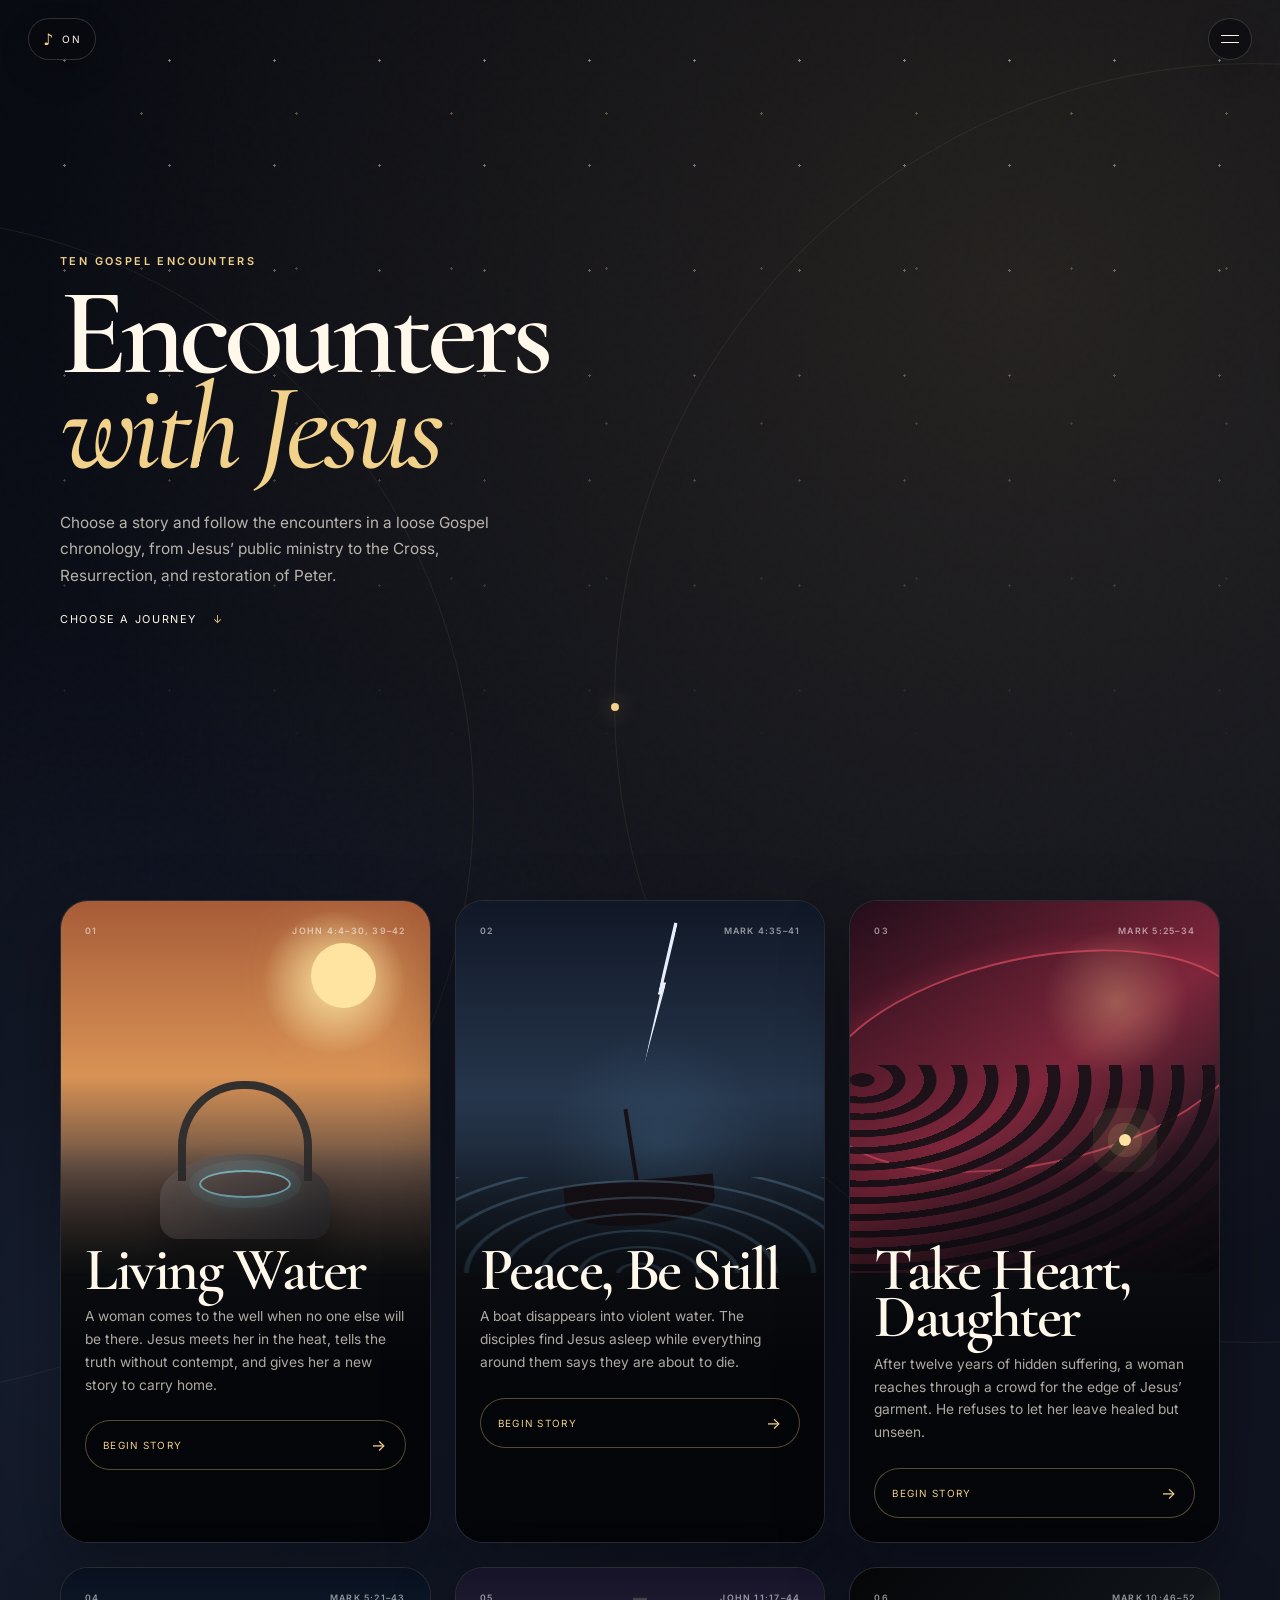
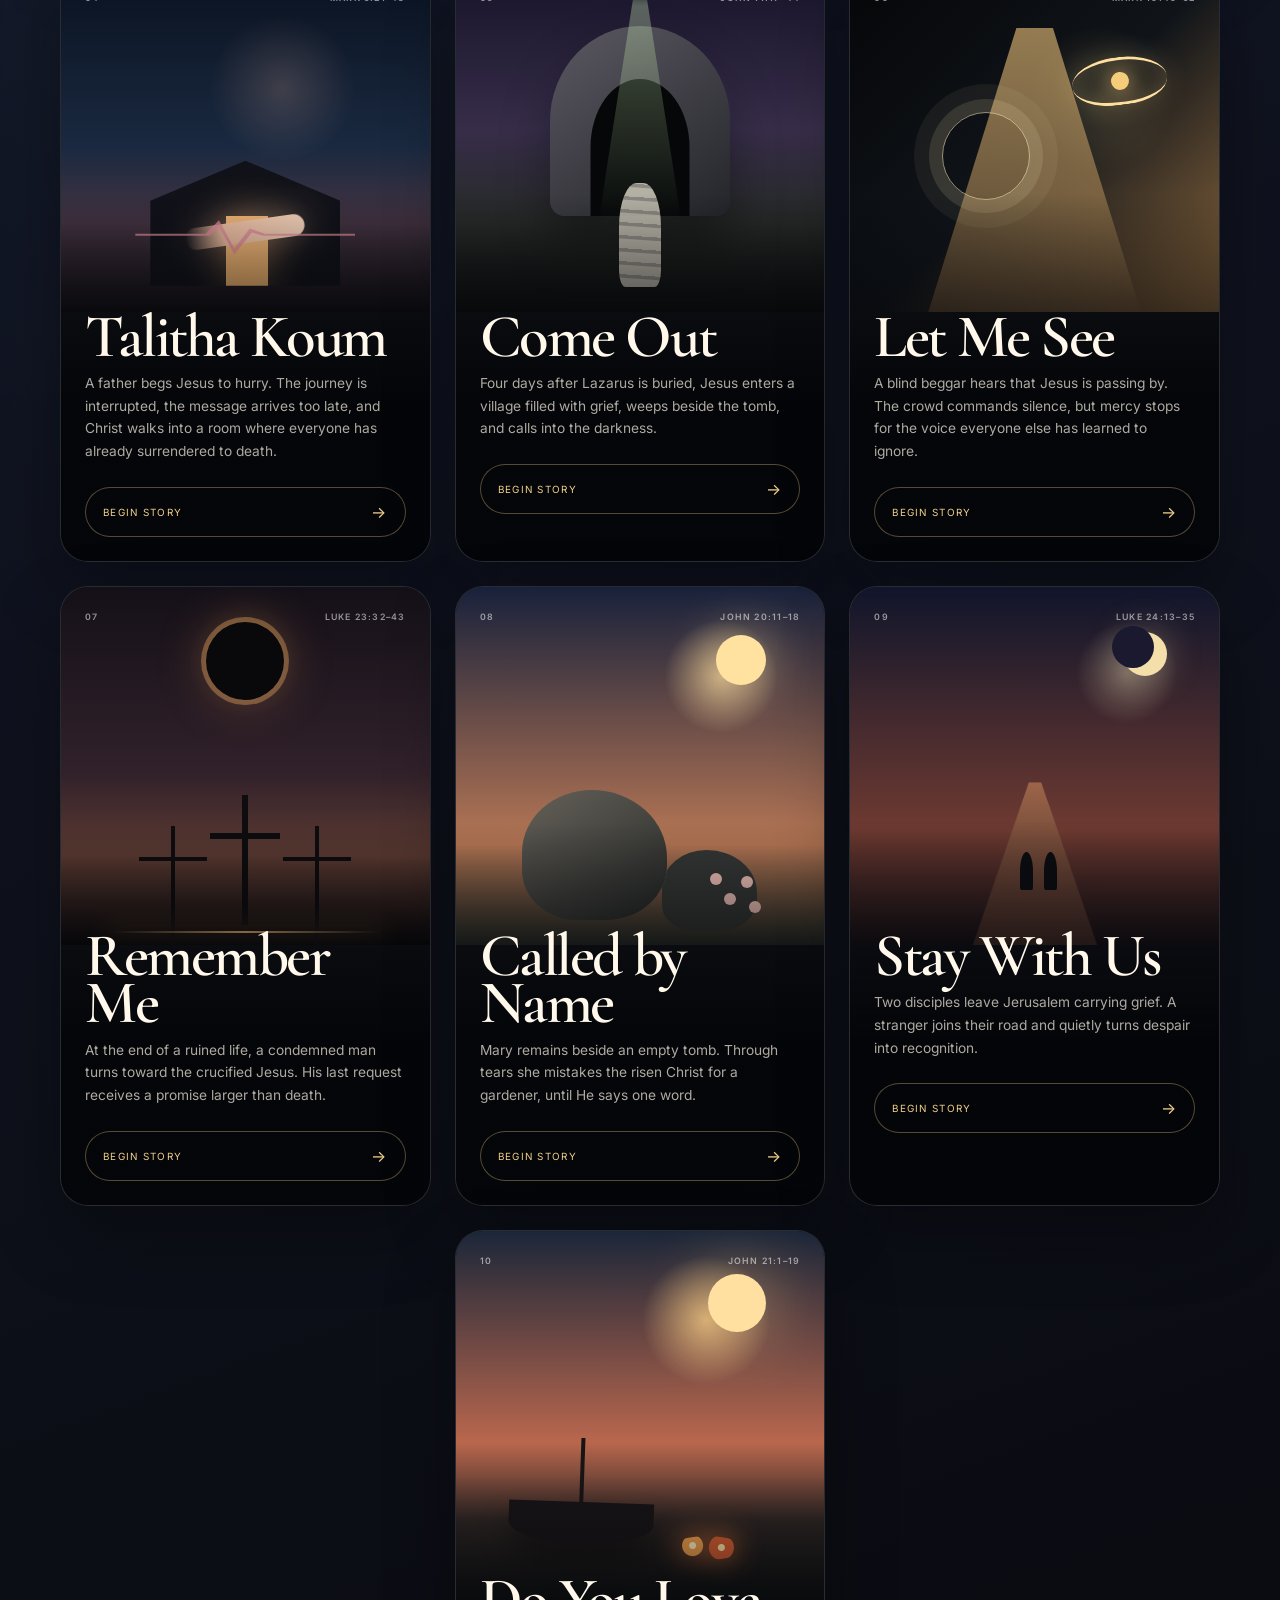
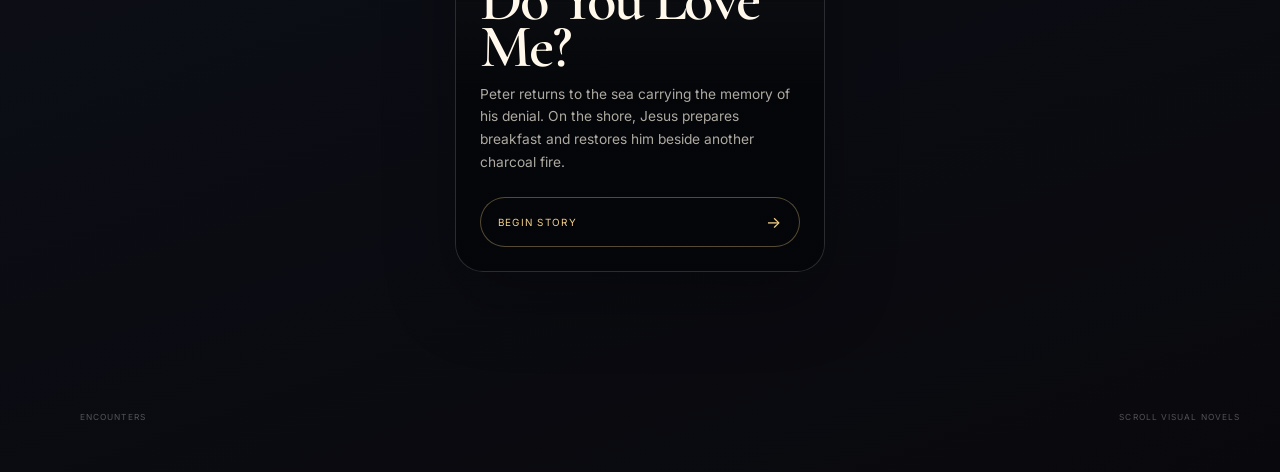
==== commit 53a69876: "chronological order, fixed chapter titles" ====
--- a/index.html
+++ b/index.html
@@ -1,811 +1,709 @@
 <!DOCTYPE html>
+
 <html lang="en">
 <head>
-  <meta charset="UTF-8" />
-  <meta name="viewport" content="width=device-width, initial-scale=1.0, viewport-fit=cover" />
-  <meta name="theme-color" content="#08090d" />
-  <meta name="description" content="Ten cinematic, mobile-first scroll visual novels inspired by encounters with Jesus in the Gospels." />
-  <title>Encounters — Scroll Visual Novels</title>
-  <link rel="preconnect" href="https://fonts.googleapis.com" />
-  <link rel="preconnect" href="https://fonts.gstatic.com" crossorigin />
-  <link href="https://fonts.googleapis.com/css2?family=Cormorant+Garamond:wght@500;600;700&family=Inter:wght@400;500;600&display=swap" rel="stylesheet" />
-  <link rel="stylesheet" href="style.css" />
+<meta charset="utf-8"/>
+<meta content="width=device-width, initial-scale=1.0, viewport-fit=cover" name="viewport"/>
+<meta content="#08090d" name="theme-color"/>
+<meta content="Ten cinematic, mobile-first scroll visual novels inspired by encounters with Jesus in the Gospels." name="description"/>
+<title>Encounters — Scroll Visual Novels</title>
+<link href="https://fonts.googleapis.com" rel="preconnect"/>
+<link crossorigin="" href="https://fonts.gstatic.com" rel="preconnect"/>
+<link href="https://fonts.googleapis.com/css2?family=Cormorant+Garamond:wght@500;600;700&amp;family=Inter:wght@400;500;600&amp;display=swap" rel="stylesheet"/>
+<link href="style.css" rel="stylesheet"/>
 </head>
 <body>
-  <div class="noise" aria-hidden="true"></div>
-  <div class="progress-track" aria-hidden="true"><div class="progress-bar"></div></div>
-
-  <button class="sound-toggle" type="button" aria-label="Toggle ambient sound" aria-pressed="true">
-    <span class="sound-icon">♪</span>
-    <span class="sound-label">On</span>
-  </button>
-
-  <button class="menu-toggle" type="button" aria-label="Open story menu" aria-expanded="false">
-    <span></span><span></span>
-  </button>
-
-  <aside class="chapter-menu" aria-hidden="true">
-    <div class="chapter-menu__inner">
-      <div class="menu-heading">
-        <p class="eyebrow">Encounters</p>
-        <button class="menu-home" type="button" data-show-home>All stories</button>
-      </div>
-
-      <nav class="story-nav" aria-label="Stories and chapters">
-        <div class="story-nav__group" data-menu-story="emmaus">
-          <button class="story-nav__toggle" type="button" aria-expanded="true">
-            <span><small>Luke 24:13–35</small>Stay With Us</span><i>+</i>
-          </button>
-          <div class="story-nav__chapters">
-            <a href="#emmaus-prologue" data-story-link="emmaus">I. The Silence</a>
-            <a href="#emmaus-road" data-story-link="emmaus">II. The Road</a>
-            <a href="#emmaus-stranger" data-story-link="emmaus">III. The Stranger</a>
-            <a href="#emmaus-scriptures" data-story-link="emmaus">IV. The Story</a>
-            <a href="#emmaus-choice" data-story-link="emmaus">V. The Question</a>
-            <a href="#emmaus-table" data-story-link="emmaus">VI. The Table</a>
-            <a href="#emmaus-return" data-story-link="emmaus">VII. The Return</a>
-          </div>
-        </div>
-
-        <div class="story-nav__group" data-menu-story="storm">
-          <button class="story-nav__toggle" type="button" aria-expanded="false">
-            <span><small>Mark 4:35–41</small>Peace, Be Still</span><i>+</i>
-          </button>
-          <div class="story-nav__chapters" hidden>
-            <a href="#storm-dusk" data-story-link="storm">I. The Other Side</a>
-            <a href="#storm-deep" data-story-link="storm">II. Into the Deep</a>
-            <a href="#storm-tempest" data-story-link="storm">III. The Tempest</a>
-            <a href="#storm-sleeping" data-story-link="storm">IV. The Sleeping Teacher</a>
-            <a href="#storm-choice" data-story-link="storm">V. What Do You See?</a>
-            <a href="#storm-stillness" data-story-link="storm">VI. The Voice</a>
-          </div>
-        </div>
-
-        <div class="story-nav__group" data-menu-story="garden">
-          <button class="story-nav__toggle" type="button" aria-expanded="false">
-            <span><small>John 20:11–18</small>Called by Name</span><i>+</i>
-          </button>
-          <div class="story-nav__chapters" hidden>
-            <a href="#garden-before-dawn" data-story-link="garden">I. Before Dawn</a>
-            <a href="#garden-empty" data-story-link="garden">II. The Empty Place</a>
-            <a href="#garden-tears" data-story-link="garden">III. Why Are You Weeping?</a>
-            <a href="#garden-gardener" data-story-link="garden">IV. The Gardener</a>
-            <a href="#garden-choice" data-story-link="garden">V. Turn Around</a>
-            <a href="#garden-name" data-story-link="garden">VI. Mary</a>
-          </div>
-        </div>
-
-        <div class="story-nav__group" data-menu-story="shore">
-          <button class="story-nav__toggle" type="button" aria-expanded="false">
-            <span><small>John 21:1–19</small>Do You Love Me?</span><i>+</i>
-          </button>
-          <div class="story-nav__chapters" hidden>
-            <a href="#shore-night" data-story-link="shore">I. The Night</a>
-            <a href="#shore-nets" data-story-link="shore">II. Empty Nets</a>
-            <a href="#shore-figure" data-story-link="shore">III. The Shore</a>
-            <a href="#shore-fire" data-story-link="shore">IV. Charcoal Fire</a>
-            <a href="#shore-choice" data-story-link="shore">V. The Question</a>
-            <a href="#shore-follow" data-story-link="shore">VI. Follow Me</a>
-          </div>
-        </div>
-
-        <div class="story-nav__group" data-menu-story="lazarus">
-          <button class="story-nav__toggle" type="button" aria-expanded="false">
-            <span><small>John 11:17–44</small>Come Out</span><i>+</i>
-          </button>
-          <div class="story-nav__chapters" hidden>
-            <a href="#lazarus-four-days" data-story-link="lazarus">I. Four Days</a>
-            <a href="#lazarus-if-here" data-story-link="lazarus">II. If You Had Been Here</a>
-            <a href="#lazarus-wept" data-story-link="lazarus">III. Jesus Wept</a>
-            <a href="#lazarus-stone" data-story-link="lazarus">IV. The Stone</a>
-            <a href="#lazarus-choice" data-story-link="lazarus">V. Do You Believe?</a>
-            <a href="#lazarus-come-out" data-story-link="lazarus">VI. Come Out</a>
-          </div>
-        </div>
-
-        <div class="story-nav__group" data-menu-story="well">
-          <button class="story-nav__toggle" type="button" aria-expanded="false">
-            <span><small>John 4:4–30, 39–42</small>Living Water</span><i>+</i>
-          </button>
-          <div class="story-nav__chapters" hidden>
-            <a href="#well-noon" data-story-link="well">I. The Sixth Hour</a>
-            <a href="#well-drink" data-story-link="well">II. Give Me a Drink</a>
-            <a href="#well-known" data-story-link="well">III. Fully Known</a>
-            <a href="#well-water" data-story-link="well">IV. Living Water</a>
-            <a href="#well-choice" data-story-link="well">V. What Will You Leave?</a>
-            <a href="#well-jar" data-story-link="well">VI. The Water Jar</a>
-          </div>
-        </div>
-
-        <div class="story-nav__group" data-menu-story="talitha">
-          <button class="story-nav__toggle" type="button" aria-expanded="false">
-            <span><small>Mark 5:21–43</small>Talitha Koum</span><i>+</i>
-          </button>
-          <div class="story-nav__chapters" hidden>
-            <a href="#talitha-plea" data-story-link="talitha">I. A Father’s Plea</a>
-            <a href="#talitha-delay" data-story-link="talitha">II. The Delay</a>
-            <a href="#talitha-fear" data-story-link="talitha">III. Do Not Fear</a>
-            <a href="#talitha-door" data-story-link="talitha">IV. The Closed Door</a>
-            <a href="#talitha-choice" data-story-link="talitha">V. What Do You Hold?</a>
-            <a href="#talitha-arise" data-story-link="talitha">VI. Little Girl, Arise</a>
-          </div>
-        </div>
-
-        <div class="story-nav__group" data-menu-story="daughter">
-          <button class="story-nav__toggle" type="button" aria-expanded="false">
-            <span><small>Mark 5:25–34</small>Take Heart, Daughter</span><i>+</i>
-          </button>
-          <div class="story-nav__chapters" hidden>
-            <a href="#daughter-years" data-story-link="daughter">I. Twelve Years</a>
-            <a href="#daughter-crowd" data-story-link="daughter">II. Among the Crowd</a>
-            <a href="#daughter-hem" data-story-link="daughter">III. The Hem</a>
-            <a href="#daughter-touched" data-story-link="daughter">IV. Who Touched Me?</a>
-            <a href="#daughter-choice" data-story-link="daughter">V. Step Into the Light</a>
-            <a href="#daughter-name" data-story-link="daughter">VI. Daughter</a>
-          </div>
-        </div>
-
-        <div class="story-nav__group" data-menu-story="bartimaeus">
-          <button class="story-nav__toggle" type="button" aria-expanded="false">
-            <span><small>Mark 10:46–52</small>Let Me See</span><i>+</i>
-          </button>
-          <div class="story-nav__chapters" hidden>
-            <a href="#bartimaeus-road" data-story-link="bartimaeus">I. By the Road</a>
-            <a href="#bartimaeus-cry" data-story-link="bartimaeus">II. The Cry</a>
-            <a href="#bartimaeus-stopped" data-story-link="bartimaeus">III. Jesus Stopped</a>
-            <a href="#bartimaeus-called" data-story-link="bartimaeus">IV. Call Him</a>
-            <a href="#bartimaeus-choice" data-story-link="bartimaeus">V. What Do You Want?</a>
-            <a href="#bartimaeus-sight" data-story-link="bartimaeus">VI. He Saw</a>
-          </div>
-        </div>
-
-        <div class="story-nav__group" data-menu-story="thief">
-          <button class="story-nav__toggle" type="button" aria-expanded="false">
-            <span><small>Luke 23:32–43</small>Remember Me</span><i>+</i>
-          </button>
-          <div class="story-nav__chapters" hidden>
-            <a href="#thief-hill" data-story-link="thief">I. The Hill</a>
-            <a href="#thief-between" data-story-link="thief">II. Between Two Thieves</a>
-            <a href="#thief-mocking" data-story-link="thief">III. The Mocking</a>
-            <a href="#thief-kingdom" data-story-link="thief">IV. An Unseen Kingdom</a>
-            <a href="#thief-choice" data-story-link="thief">V. Remember Me</a>
-            <a href="#thief-today" data-story-link="thief">VI. Today</a>
-          </div>
-        </div>
-      </nav>
-      <p class="menu-note">Ten Gospel encounters · One unfolding invitation</p>
-    </div>
-  </aside>
-
-  <main>
-    <section id="home" class="home-screen" aria-label="Story collection">
-      <div class="home-stars" aria-hidden="true"></div>
-      <div class="home-orbit home-orbit--one" aria-hidden="true"></div>
-      <div class="home-orbit home-orbit--two" aria-hidden="true"></div>
-
-      <header class="home-hero content-wrap">
-        <p class="eyebrow reveal">Ten Gospel encounters</p>
-        <h1 class="collection-title reveal">Encounters<br /><em>with Jesus</em></h1>
-        <p class="home-intro reveal">Choose a story. Scroll slowly. Listen closely. Each journey begins with people who think they know what is happening, until Christ reveals that He has been nearer than they imagined.</p>
-        <a class="begin-link reveal" href="#story-library">Choose a journey <span>↓</span></a>
-      </header>
-
-      <div id="story-library" class="story-library content-wrap">
-        <article class="story-card story-card--emmaus reveal">
-          <div class="story-card__art" aria-hidden="true"><span class="mini-moon"></span><span class="mini-road"></span><span class="mini-walkers"></span></div>
-          <div class="story-card__meta"><span>01</span><span>Luke 24:13–35</span></div>
-          <h2>Stay With Us</h2>
-          <p>Two disciples leave Jerusalem carrying grief. A stranger joins their road and quietly turns despair into recognition.</p>
-          <button type="button" class="story-start" data-open-story="emmaus">Begin story <span>→</span></button>
-        </article>
-
-        <article class="story-card story-card--storm reveal">
-          <div class="story-card__art" aria-hidden="true"><span class="mini-lightning"></span><span class="mini-boat"></span><span class="mini-waves"></span></div>
-          <div class="story-card__meta"><span>02</span><span>Mark 4:35–41</span></div>
-          <h2>Peace, Be Still</h2>
-          <p>A boat disappears into violent water. The disciples find Jesus asleep while everything around them says they are about to die.</p>
-          <button type="button" class="story-start" data-open-story="storm">Begin story <span>→</span></button>
-        </article>
-
-        <article class="story-card story-card--garden reveal">
-          <div class="story-card__art" aria-hidden="true"><span class="mini-sun"></span><span class="mini-stone"></span><span class="mini-flower"></span></div>
-          <div class="story-card__meta"><span>03</span><span>John 20:11–18</span></div>
-          <h2>Called by Name</h2>
-          <p>Mary remains beside an empty tomb. Through tears she mistakes the risen Christ for a gardener, until He says one word.</p>
-          <button type="button" class="story-start" data-open-story="garden">Begin story <span>→</span></button>
-        </article>
-
-        <article class="story-card story-card--shore reveal">
-          <div class="story-card__art" aria-hidden="true"><span class="mini-shore-sun"></span><span class="mini-shore-boat"></span><span class="mini-embers"></span></div>
-          <div class="story-card__meta"><span>04</span><span>John 21:1–19</span></div>
-          <h2>Do You Love Me?</h2>
-          <p>Peter returns to the sea carrying the memory of his denial. On the shore, Jesus prepares breakfast and restores him beside another charcoal fire.</p>
-          <button type="button" class="story-start" data-open-story="shore">Begin story <span>→</span></button>
-        </article>
-
-        <article class="story-card story-card--lazarus reveal">
-          <div class="story-card__art" aria-hidden="true"><span class="mini-tomb"></span><span class="mini-resurrection-ray"></span><span class="mini-grave-cloth"></span></div>
-          <div class="story-card__meta"><span>05</span><span>John 11:17–44</span></div>
-          <h2>Come Out</h2>
-          <p>Four days after Lazarus is buried, Jesus enters a village filled with grief, weeps beside the tomb, and calls into the darkness.</p>
-          <button type="button" class="story-start" data-open-story="lazarus">Begin story <span>→</span></button>
-        </article>
-
-
-        <article class="story-card story-card--well reveal">
-          <div class="story-card__art" aria-hidden="true"><span class="mini-well-sun"></span><span class="mini-well"></span><span class="mini-water-rings"></span></div>
-          <div class="story-card__meta"><span>06</span><span>John 4:4–30, 39–42</span></div>
-          <h2>Living Water</h2>
-          <p>A woman comes to the well when no one else will be there. Jesus meets her in the heat, tells the truth without contempt, and gives her a new story to carry home.</p>
-          <button type="button" class="story-start" data-open-story="well">Begin story <span>→</span></button>
-        </article>
-
-        <article class="story-card story-card--talitha reveal">
-          <div class="story-card__art" aria-hidden="true"><span class="mini-house-night"></span><span class="mini-hand-light"></span><span class="mini-heart-line"></span></div>
-          <div class="story-card__meta"><span>07</span><span>Mark 5:21–43</span></div>
-          <h2>Talitha Koum</h2>
-          <p>A father begs Jesus to hurry. The journey is interrupted, the message arrives too late, and Christ walks into a room where everyone has already surrendered to death.</p>
-          <button type="button" class="story-start" data-open-story="talitha">Begin story <span>→</span></button>
-        </article>
-
-        <article class="story-card story-card--daughter reveal">
-          <div class="story-card__art" aria-hidden="true"><span class="mini-crimson-thread"></span><span class="mini-crowd-dark"></span><span class="mini-touch-gold"></span></div>
-          <div class="story-card__meta"><span>08</span><span>Mark 5:25–34</span></div>
-          <h2>Take Heart, Daughter</h2>
-          <p>After twelve years of hidden suffering, a woman reaches through a crowd for the edge of Jesus’ garment. He refuses to let her leave healed but unseen.</p>
-          <button type="button" class="story-start" data-open-story="daughter">Begin story <span>→</span></button>
-        </article>
-
-        <article class="story-card story-card--bartimaeus reveal">
-          <div class="story-card__art" aria-hidden="true"><span class="mini-blind-road"></span><span class="mini-sound-rings"></span><span class="mini-opening-eye"></span></div>
-          <div class="story-card__meta"><span>09</span><span>Mark 10:46–52</span></div>
-          <h2>Let Me See</h2>
-          <p>A blind beggar hears that Jesus is passing by. The crowd commands silence, but mercy stops for the voice everyone else has learned to ignore.</p>
-          <button type="button" class="story-start" data-open-story="bartimaeus">Begin story <span>→</span></button>
-        </article>
-
-        <article class="story-card story-card--thief reveal">
-          <div class="story-card__art" aria-hidden="true"><span class="mini-eclipse"></span><span class="mini-three-crosses"></span><span class="mini-paradise-line"></span></div>
-          <div class="story-card__meta"><span>10</span><span>Luke 23:32–43</span></div>
-          <h2>Remember Me</h2>
-          <p>At the end of a ruined life, a condemned man turns toward the crucified Jesus. His last request receives a promise larger than death.</p>
-          <button type="button" class="story-start" data-open-story="thief">Begin story <span>→</span></button>
-        </article>
-      </div>
-
-      <footer class="home-footer content-wrap">
-        <span>ENCOUNTERS</span>
-        <span>Scroll visual novels</span>
-      </footer>
-    </section>
-
-    <div class="story-view" data-story="emmaus" hidden>
-      <section id="emmaus-prologue" class="scene scene--prologue" data-chapter="The Silence">
-        <div class="scene-art" aria-hidden="true">
-          <div class="star-field"></div><div class="moon"></div>
-          <svg class="city-silhouette" viewBox="0 0 1000 420" preserveAspectRatio="none"><path d="M0 330L90 300L135 322L190 280L240 304L310 245L370 290L445 210L500 260L560 205L625 270L705 220L790 275L870 235L1000 300V420H0Z" fill="currentColor"/><path d="M360 235H540V420H360Z" fill="currentColor" opacity=".95"/><path d="M430 145H470V420H430Z" fill="currentColor" opacity=".95"/><path d="M407 145H493L450 82Z" fill="currentColor" opacity=".95"/></svg>
-        </div>
-        <div class="hero-content content-wrap">
-          <p class="eyebrow reveal">Jerusalem · The third day</p>
-          <h1 class="display-title reveal">Stay<br /><em>With Us</em></h1>
-          <p class="hero-copy reveal">A story about grief, doubt, and the moment hope walks beside you unnoticed.</p>
-          <a class="begin-link reveal" href="#emmaus-silence-text">Begin the journey <span>↓</span></a>
-        </div>
-        <div id="emmaus-silence-text" class="story-panel story-panel--bottom content-wrap">
-          <div class="dialogue-card narration reveal"><span class="speaker">Narrator</span><p>The city had not stopped moving. Merchants called from the streets. Soldiers changed watch. Lamps were lit as if nothing had happened.</p></div>
-          <div class="dialogue-card narration reveal"><span class="speaker">Narrator</span><p>But for Cleopas and his companion, the world had ended outside the walls three days ago.</p></div>
-        </div>
-      </section>
-
-      <section id="emmaus-road" class="scene scene--road" data-chapter="The Road">
-        <div class="sun-glow" aria-hidden="true"></div><div class="dust dust--one" aria-hidden="true"></div><div class="dust dust--two" aria-hidden="true"></div>
-        <svg class="mountains" viewBox="0 0 1000 600" preserveAspectRatio="none" aria-hidden="true"><path d="M0 440L120 310L220 390L340 240L470 370L620 210L760 365L880 270L1000 390V600H0Z" fill="currentColor" opacity=".30"/><path d="M0 495L170 390L310 470L470 330L620 455L800 340L1000 470V600H0Z" fill="currentColor" opacity=".55"/></svg>
-        <div class="road-line" aria-hidden="true"></div><div class="walkers" aria-hidden="true"><div class="walker walker--one"><span></span></div><div class="walker walker--two"><span></span></div></div>
-        <div class="chapter-label content-wrap reveal"><span>Chapter II</span><strong>The Road</strong></div>
-        <div class="story-panel content-wrap">
-          <div class="dialogue-card character reveal"><span class="speaker">Cleopas</span><p>We thought He was the one.</p></div>
-          <div class="dialogue-card character reveal"><span class="speaker">Companion</span><p>We saw Him heal people. We heard Him speak as if mercy had a voice.</p></div>
-          <div class="dialogue-card narration reveal"><span class="speaker">Narrator</span><p>They walked west toward Emmaus, carrying the kind of sorrow that makes every mile feel longer.</p></div>
-        </div>
-      </section>
-
-      <section id="emmaus-stranger" class="scene scene--stranger" data-chapter="The Stranger">
-        <div class="halo-light" aria-hidden="true"></div><div class="figure figure--jesus" aria-hidden="true"><div class="figure-head"></div><div class="figure-body"></div></div>
-        <div class="olive-branches" aria-hidden="true"><span></span><span></span><span></span><span></span><span></span></div>
-        <div class="chapter-label content-wrap reveal"><span>Chapter III</span><strong>The Stranger</strong></div>
-        <div class="story-panel content-wrap">
-          <div class="dialogue-card stranger reveal"><span class="speaker">Stranger</span><p>What are you discussing as you walk?</p></div>
-          <div class="dialogue-card character reveal"><span class="speaker">Cleopas</span><p>Are you the only visitor to Jerusalem who does not know what has happened?</p></div>
-          <div class="dialogue-card stranger reveal"><span class="speaker">Stranger</span><p>What things?</p></div>
-          <div class="dialogue-card narration reveal"><span class="speaker">Narrator</span><p>So they told Him everything, never realizing they were explaining the death of Jesus to Jesus Himself.</p></div>
-        </div>
-      </section>
-
-      <section id="emmaus-scriptures" class="scene scene--scriptures" data-chapter="The Story">
-        <div class="scroll-ribbon scroll-ribbon--a" aria-hidden="true">PROMISE · EXODUS · PASSOVER · KINGDOM · MERCY · SACRIFICE</div><div class="scroll-ribbon scroll-ribbon--b" aria-hidden="true">MOSES · PROPHETS · ISAIAH · PSALMS · COVENANT · GLORY</div><div class="scripture-light" aria-hidden="true"></div>
-        <div class="chapter-label content-wrap reveal"><span>Chapter IV</span><strong>The Story</strong></div>
-        <div class="story-panel content-wrap">
-          <div class="dialogue-card stranger reveal"><span class="speaker">Stranger</span><p>Was it not necessary that the Messiah should suffer these things and then enter into His glory?</p></div>
-          <div class="dialogue-card narration reveal"><span class="speaker">Narrator</span><p>Beginning with Moses and the prophets, He gathered every scattered promise and showed them one story.</p></div>
-          <blockquote class="pull-quote reveal">“Our hearts were burning within us while He spoke to us on the road.”</blockquote>
-          <div class="reflection-card reveal"><span class="reflection-number">01</span><p>Sometimes God is nearest when the road feels emptiest.</p></div>
-        </div>
-      </section>
-
-      <section id="emmaus-choice" class="scene scene--choice" data-chapter="The Question">
-        <div class="choice-sky" aria-hidden="true"></div><div class="village" aria-hidden="true"><span class="house house--1"></span><span class="house house--2"></span><span class="house house--3"></span><span class="house house--4"></span></div>
-        <div class="chapter-label content-wrap reveal"><span>Chapter V</span><strong>The Question</strong></div>
-        <div class="choice-panel content-wrap reveal">
-          <p class="choice-intro">The road reaches Emmaus. The Stranger walks as if He intends to continue.</p><h2>What would you say?</h2>
-          <div class="choice-grid" role="group" aria-label="Choose a response">
-            <button class="choice-button" type="button" data-choice-story="emmaus" data-choice="stay"><span class="choice-index">A</span><span><strong>Stay with us.</strong><small>The day is nearly over.</small></span></button>
-            <button class="choice-button" type="button" data-choice-story="emmaus" data-choice="leave"><span class="choice-index">B</span><span><strong>Let Him continue.</strong><small>Some questions feel too dangerous.</small></span></button>
-          </div>
-          <p class="choice-result" data-choice-result="emmaus" aria-live="polite"></p>
-        </div>
-      </section>
-
-      <section id="emmaus-table" class="scene scene--table" data-chapter="The Table">
-        <div class="room" aria-hidden="true"><div class="window"><span></span></div><div class="lamp"><span></span></div><div class="table-shape"></div><div class="bread"><span></span></div><div class="hands hands--left"></div><div class="hands hands--right"></div></div>
-        <div class="chapter-label content-wrap reveal"><span>Chapter VI</span><strong>The Table</strong></div>
-        <div class="story-panel content-wrap">
-          <div class="dialogue-card narration reveal"><span class="speaker">Narrator</span><p>He took the bread, blessed it, broke it, and gave it to them.</p></div>
-          <div class="revelation-text reveal"><p>Then</p><h2>their eyes<br />were opened.</h2></div>
-          <div class="dialogue-card narration reveal"><span class="speaker">Narrator</span><p>They knew Him. And in that same instant, He vanished from their sight.</p></div>
-        </div>
-      </section>
-
-      <section id="emmaus-return" class="scene scene--return" data-chapter="The Return">
-        <div class="return-rays" aria-hidden="true"></div><div class="running-figures" aria-hidden="true"><div class="runner runner--one"></div><div class="runner runner--two"></div></div>
-        <div class="chapter-label content-wrap reveal"><span>Chapter VII</span><strong>The Return</strong></div>
-        <div class="story-panel content-wrap">
-          <div class="dialogue-card character reveal"><span class="speaker">Cleopas</span><p>We have to go back. Tonight.</p></div>
-          <div class="dialogue-card narration reveal"><span class="speaker">Narrator</span><p>The road that had felt unbearable at sunset became a road they could not run fast enough.</p></div>
-          <div class="reflection-card reveal"><span class="reflection-number">02</span><p>Encounter becomes mission. Hope refuses to remain seated.</p></div>
-        </div>
-      </section>
-
-      <section id="emmaus-epilogue" class="scene scene--epilogue" data-chapter="Epilogue">
-        <div class="cross-light" aria-hidden="true"><span></span></div>
-        <div class="epilogue-content content-wrap">
-          <p class="eyebrow reveal">Epilogue</p><h2 class="ending-title reveal">He was there<br /><em>the whole time.</em></h2>
-          <p class="ending-copy reveal">In the questions. In the Scriptures. In the breaking of the bread. In the heart that began to burn before the eyes understood.</p>
-          <div class="personal-ending reveal" data-personal-ending="emmaus" aria-live="polite"></div>
-          <blockquote class="final-verse reveal">“Stay with us, for it is nearly evening and the day is almost over.”<cite>Luke 24:29</cite></blockquote>
-          <div class="ending-actions reveal"><button class="restart-button" type="button" data-restart-story="emmaus">Walk the road again</button><button class="return-library" type="button" data-show-home>Choose another story</button></div>
-        </div>
-        <footer><span>STAY WITH US</span><span>A scroll visual novel</span></footer>
-      </section>
-    </div>
-
-    <div class="story-view" data-story="storm" hidden>
-      <section id="storm-dusk" class="scene storm-scene storm-scene--dusk" data-chapter="The Other Side">
-        <div class="storm-sunset" aria-hidden="true"></div><div class="storm-shore" aria-hidden="true"></div><div class="storm-boat storm-boat--distant" aria-hidden="true"><span></span></div>
-        <div class="hero-content content-wrap"><p class="eyebrow reveal">Sea of Galilee · Evening</p><h1 class="display-title reveal">Peace,<br /><em>Be Still</em></h1><p class="hero-copy reveal">A story about fear, trust, and the voice that creation still remembers.</p><a class="begin-link reveal" href="#storm-dusk-text">Enter the water <span>↓</span></a></div>
-        <div id="storm-dusk-text" class="story-panel story-panel--bottom content-wrap">
-          <div class="dialogue-card stranger reveal"><span class="speaker">Jesus</span><p>Let us go across to the other side.</p></div>
-          <div class="dialogue-card narration reveal"><span class="speaker">Narrator</span><p>The crowds faded behind them. Evening settled over the lake, and the fishing boat carried Jesus and His disciples into open water.</p></div>
-        </div>
-      </section>
-
-      <section id="storm-deep" class="scene storm-scene storm-scene--deep" data-chapter="Into the Deep">
-        <div class="deep-moon" aria-hidden="true"></div><div class="water-lines" aria-hidden="true"><i></i><i></i><i></i><i></i><i></i></div><div class="storm-boat storm-boat--mid" aria-hidden="true"><span></span></div>
-        <div class="chapter-label content-wrap reveal"><span>Chapter II</span><strong>Into the Deep</strong></div>
-        <div class="story-panel content-wrap">
-          <div class="dialogue-card character reveal"><span class="speaker">Peter</span><p>The wind is changing.</p></div>
-          <div class="dialogue-card narration reveal"><span class="speaker">Narrator</span><p>Fishermen knew the moods of this water. They knew how quickly cool air could fall from the hills and strike the warm lake below.</p></div>
-          <div class="dialogue-card narration reveal"><span class="speaker">Narrator</span><p>But knowledge does not always quiet the body when darkness begins to move.</p></div>
-        </div>
-      </section>
-
-      <section id="storm-tempest" class="scene storm-scene storm-scene--tempest" data-chapter="The Tempest">
-        <div class="lightning lightning--one" aria-hidden="true"></div><div class="lightning lightning--two" aria-hidden="true"></div><div class="rain-field" aria-hidden="true"></div><div class="violent-wave violent-wave--back" aria-hidden="true"></div><div class="violent-wave violent-wave--front" aria-hidden="true"></div><div class="storm-boat storm-boat--tossed" aria-hidden="true"><span></span></div>
-        <div class="chapter-label content-wrap reveal"><span>Chapter III</span><strong>The Tempest</strong></div>
-        <div class="story-panel content-wrap">
-          <div class="dialogue-card character reveal"><span class="speaker">John</span><p>Another wave! Hold the side!</p></div>
-          <div class="dialogue-card narration reveal"><span class="speaker">Narrator</span><p>Water broke over the boat faster than they could throw it out. The lake had become noise, weight, and blackness.</p></div>
-          <blockquote class="pull-quote pull-quote--storm reveal">Fear measures the storm.<br />Faith remembers who is in the boat.</blockquote>
-        </div>
-      </section>
-
-      <section id="storm-sleeping" class="scene storm-scene storm-scene--sleeping" data-chapter="The Sleeping Teacher">
-        <div class="boat-interior" aria-hidden="true"><span class="sleeping-figure"></span><span class="boat-rib boat-rib--one"></span><span class="boat-rib boat-rib--two"></span><span class="water-flash"></span></div>
-        <div class="chapter-label content-wrap reveal"><span>Chapter IV</span><strong>The Sleeping Teacher</strong></div>
-        <div class="story-panel content-wrap">
-          <div class="dialogue-card narration reveal"><span class="speaker">Narrator</span><p>At the stern, on a cushion, Jesus was asleep.</p></div>
-          <div class="dialogue-card character reveal"><span class="speaker">Disciples</span><p>Teacher, do You not care that we are perishing?</p></div>
-          <div class="reflection-card reflection-card--blue reveal"><span class="reflection-number">01</span><p>God’s silence can feel like absence. It is not the same thing.</p></div>
-        </div>
-      </section>
-
-      <section id="storm-choice" class="scene storm-scene storm-scene--choice" data-chapter="What Do You See?">
-        <div class="storm-eye" aria-hidden="true"></div><div class="choice-wave" aria-hidden="true"></div>
-        <div class="chapter-label content-wrap reveal"><span>Chapter V</span><strong>What Do You See?</strong></div>
-        <div class="choice-panel content-wrap reveal">
-          <p class="choice-intro">The boat rises on another wall of water. Jesus opens His eyes.</p><h2>Where does your attention go?</h2>
-          <div class="choice-grid" role="group" aria-label="Choose a response">
-            <button class="choice-button" type="button" data-choice-story="storm" data-choice="waves"><span class="choice-index">A</span><span><strong>To the waves.</strong><small>They are real, loud, and close.</small></span></button>
-            <button class="choice-button" type="button" data-choice-story="storm" data-choice="jesus"><span class="choice-index">B</span><span><strong>To Jesus.</strong><small>Fear is present, but so is He.</small></span></button>
-          </div>
-          <p class="choice-result" data-choice-result="storm" aria-live="polite"></p>
-        </div>
-      </section>
-
-      <section id="storm-stillness" class="scene storm-scene storm-scene--stillness" data-chapter="The Voice">
-        <div class="still-horizon" aria-hidden="true"></div><div class="still-boat" aria-hidden="true"></div><div class="still-rings" aria-hidden="true"><i></i><i></i><i></i></div>
-        <div class="chapter-label content-wrap reveal"><span>Chapter VI</span><strong>The Voice</strong></div>
-        <div class="story-panel content-wrap">
-          <div class="dialogue-card stranger reveal"><span class="speaker">Jesus</span><p>Peace. Be still.</p></div>
-          <div class="revelation-text revelation-text--storm reveal"><p>And there was</p><h2>a great<br />calm.</h2></div>
-          <div class="dialogue-card stranger reveal"><span class="speaker">Jesus</span><p>Why are you afraid? Have you still no faith?</p></div>
-          <div class="dialogue-card character reveal"><span class="speaker">Disciples</span><p>Who then is this, that even the wind and the sea obey Him?</p></div>
-        </div>
-      </section>
-
-      <section id="storm-epilogue" class="scene storm-scene storm-scene--epilogue" data-chapter="Epilogue">
-        <div class="calm-moon" aria-hidden="true"></div><div class="calm-reflection" aria-hidden="true"></div>
-        <div class="epilogue-content content-wrap"><p class="eyebrow reveal">Epilogue</p><h2 class="ending-title reveal">The storm heard<br /><em>His voice.</em></h2><p class="ending-copy reveal">The disciples feared the storm because it was powerful. When the water became still, they discovered a greater power sitting beside them.</p><div class="personal-ending reveal" data-personal-ending="storm" aria-live="polite"></div><blockquote class="final-verse reveal">“Who then is this, that even the wind and the sea obey Him?”<cite>Mark 4:41</cite></blockquote><div class="ending-actions reveal"><button class="restart-button" type="button" data-restart-story="storm">Cross again</button><button class="return-library" type="button" data-show-home>Choose another story</button></div></div>
-        <footer><span>PEACE, BE STILL</span><span>A scroll visual novel</span></footer>
-      </section>
-    </div>
-
-    <div class="story-view" data-story="garden" hidden>
-      <section id="garden-before-dawn" class="scene garden-scene garden-scene--dawn" data-chapter="Before Dawn">
-        <div class="garden-stars" aria-hidden="true"></div><div class="garden-arch" aria-hidden="true"></div><div class="garden-path" aria-hidden="true"></div><div class="mary-silhouette" aria-hidden="true"></div>
-        <div class="hero-content content-wrap"><p class="eyebrow reveal">Jerusalem · Before sunrise</p><h1 class="display-title reveal">Called<br /><em>by Name</em></h1><p class="hero-copy reveal">A story about grief, recognition, and the single word that changes everything.</p><a class="begin-link reveal" href="#garden-dawn-text">Enter the garden <span>↓</span></a></div>
-        <div id="garden-dawn-text" class="story-panel story-panel--bottom content-wrap"><div class="dialogue-card narration reveal"><span class="speaker">Narrator</span><p>Mary Magdalene came to the tomb while it was still dark.</p></div><div class="dialogue-card narration reveal"><span class="speaker">Narrator</span><p>She carried spices for a body. She did not yet know she was walking toward a risen Lord.</p></div></div>
-      </section>
-
-      <section id="garden-empty" class="scene garden-scene garden-scene--empty" data-chapter="The Empty Place">
-        <div class="tomb-mouth" aria-hidden="true"><span></span></div><div class="rolled-stone" aria-hidden="true"></div><div class="dawn-ray" aria-hidden="true"></div>
-        <div class="chapter-label content-wrap reveal"><span>Chapter II</span><strong>The Empty Place</strong></div>
-        <div class="story-panel content-wrap"><div class="dialogue-card character reveal"><span class="speaker">Mary</span><p>They have taken the Lord out of the tomb, and we do not know where they have laid Him.</p></div><div class="dialogue-card narration reveal"><span class="speaker">Narrator</span><p>Even the empty tomb first looked like another wound. Resurrection stood before her as loss because hope had not yet found a shape.</p></div></div>
-      </section>
-
-      <section id="garden-tears" class="scene garden-scene garden-scene--tears" data-chapter="Why Are You Weeping?">
-        <div class="tear-light" aria-hidden="true"></div><div class="angel-seats" aria-hidden="true"><i></i><i></i></div><div class="petal-field" aria-hidden="true"><i></i><i></i><i></i><i></i><i></i></div>
-        <div class="chapter-label content-wrap reveal"><span>Chapter III</span><strong>Why Are You Weeping?</strong></div>
-        <div class="story-panel content-wrap"><div class="dialogue-card stranger reveal"><span class="speaker">Angels</span><p>Woman, why are you weeping?</p></div><div class="dialogue-card character reveal"><span class="speaker">Mary</span><p>They have taken away my Lord, and I do not know where they have laid Him.</p></div><div class="reflection-card reflection-card--rose reveal"><span class="reflection-number">01</span><p>Love remains at the place where every explanation has failed.</p></div></div>
-      </section>
-
-      <section id="garden-gardener" class="scene garden-scene garden-scene--gardener" data-chapter="The Gardener">
-        <div class="garden-sun" aria-hidden="true"></div><div class="garden-leaves" aria-hidden="true"><i></i><i></i><i></i><i></i><i></i><i></i></div><div class="gardener-figure" aria-hidden="true"><span></span></div>
-        <div class="chapter-label content-wrap reveal"><span>Chapter IV</span><strong>The Gardener</strong></div>
-        <div class="story-panel content-wrap"><div class="dialogue-card stranger reveal"><span class="speaker">Jesus</span><p>Woman, why are you weeping? Whom are you seeking?</p></div><div class="dialogue-card character reveal"><span class="speaker">Mary</span><p>Sir, if you have carried Him away, tell me where you have laid Him, and I will take Him away.</p></div><div class="dialogue-card narration reveal"><span class="speaker">Narrator</span><p>She looked directly at Jesus and did not know Him. Grief can make even glory appear ordinary.</p></div></div>
-      </section>
-
-      <section id="garden-choice" class="scene garden-scene garden-scene--choice" data-chapter="Turn Around">
-        <div class="turning-light" aria-hidden="true"></div><div class="rose-lines" aria-hidden="true"></div>
-        <div class="chapter-label content-wrap reveal"><span>Chapter V</span><strong>Turn Around</strong></div>
-        <div class="choice-panel content-wrap reveal"><p class="choice-intro">The stranger knows the question beneath every other question.</p><h2>What are you seeking?</h2><div class="choice-grid" role="group" aria-label="Choose a response"><button class="choice-button" type="button" data-choice-story="garden" data-choice="answers"><span class="choice-index">A</span><span><strong>An explanation.</strong><small>Something that makes the pain understandable.</small></span></button><button class="choice-button" type="button" data-choice-story="garden" data-choice="person"><span class="choice-index">B</span><span><strong>A person.</strong><small>Not an answer, but the Lord Himself.</small></span></button></div><p class="choice-result" data-choice-result="garden" aria-live="polite"></p></div>
-      </section>
-
-      <section id="garden-name" class="scene garden-scene garden-scene--name" data-chapter="Mary">
-        <div class="name-radiance" aria-hidden="true"></div><div class="name-letters" aria-hidden="true">MARY</div><div class="flower-bloom" aria-hidden="true"><i></i><i></i><i></i><i></i><i></i><i></i></div>
-        <div class="chapter-label content-wrap reveal"><span>Chapter VI</span><strong>Mary</strong></div>
-        <div class="story-panel content-wrap"><div class="dialogue-card stranger reveal"><span class="speaker">Jesus</span><p>Mary.</p></div><div class="revelation-text revelation-text--garden reveal"><p>She turned and said</p><h2>Rabboni.</h2></div><div class="dialogue-card stranger reveal"><span class="speaker">Jesus</span><p>Go to My brothers and say to them, “I am ascending to My Father and your Father, to My God and your God.”</p></div><div class="dialogue-card character reveal"><span class="speaker">Mary</span><p>I have seen the Lord.</p></div></div>
-      </section>
-
-      <section id="garden-epilogue" class="scene garden-scene garden-scene--epilogue" data-chapter="Epilogue">
-        <div class="morning-field" aria-hidden="true"></div><div class="garden-cross" aria-hidden="true"></div>
-        <div class="epilogue-content content-wrap"><p class="eyebrow reveal">Epilogue</p><h2 class="ending-title reveal">He knew<br /><em>her name.</em></h2><p class="ending-copy reveal">Recognition did not come through an argument. It came through relationship. The Shepherd called, and the one who loved Him heard her name.</p><div class="personal-ending reveal" data-personal-ending="garden" aria-live="polite"></div><blockquote class="final-verse reveal">“I have seen the Lord.”<cite>John 20:18</cite></blockquote><div class="ending-actions reveal"><button class="restart-button" type="button" data-restart-story="garden">Return to the garden</button><button class="return-library" type="button" data-show-home>Choose another story</button></div></div>
-        <footer><span>CALLED BY NAME</span><span>A scroll visual novel</span></footer>
-      </section>
-    </div>
-
-
-    <div class="story-view" data-story="shore" hidden>
-      <section id="shore-night" class="scene shore-scene shore-scene--night" data-chapter="The Night">
-        <div class="shore-stars" aria-hidden="true"></div><div class="night-sea" aria-hidden="true"></div><div class="fishing-boat fishing-boat--night" aria-hidden="true"><span></span></div><div class="distant-lanterns" aria-hidden="true"><i></i><i></i><i></i></div>
-        <div class="hero-content content-wrap"><p class="eyebrow reveal">Sea of Galilee · After the resurrection</p><h1 class="display-title reveal">Do You<br /><em>Love Me?</em></h1><p class="hero-copy reveal">A story about failure, forgiveness, and the Savior who returns to the place of shame without bringing condemnation.</p><a class="begin-link reveal" href="#shore-night-text">Return to the water <span>↓</span></a></div>
-        <div id="shore-night-text" class="story-panel story-panel--bottom content-wrap"><div class="dialogue-card character reveal"><span class="speaker">Peter</span><p>I am going fishing.</p></div><div class="dialogue-card narration reveal"><span class="speaker">Narrator</span><p>He returned to the work he knew before Jesus called him. Behind him lay an empty tomb. Inside him remained a courtyard, a servant girl, and three denials.</p></div><div class="dialogue-card narration reveal"><span class="speaker">Narrator</span><p>The others climbed into the boat with him. All night they cast their nets into darkness and caught nothing.</p></div></div>
-      </section>
-
-      <section id="shore-nets" class="scene shore-scene shore-scene--nets" data-chapter="Empty Nets">
-        <div class="predawn-band" aria-hidden="true"></div><div class="net-web" aria-hidden="true"><i></i><i></i><i></i><i></i><i></i></div><div class="fishing-boat fishing-boat--drifting" aria-hidden="true"><span></span></div>
-        <div class="chapter-label content-wrap reveal"><span>Chapter II</span><strong>Empty Nets</strong></div>
-        <div class="story-panel content-wrap"><div class="dialogue-card stranger reveal"><span class="speaker">Voice from the shore</span><p>Children, have you caught anything to eat?</p></div><div class="dialogue-card character reveal"><span class="speaker">Disciples</span><p>No.</p></div><div class="dialogue-card stranger reveal"><span class="speaker">Voice from the shore</span><p>Cast the net on the right side of the boat, and you will find some.</p></div><div class="dialogue-card narration reveal"><span class="speaker">Narrator</span><p>The net became so full they could not pull it in. Abundance entered the exact place where their strength had failed.</p></div></div>
-      </section>
-
-      <section id="shore-figure" class="scene shore-scene shore-scene--figure" data-chapter="The Shore">
-        <div class="shore-dawn" aria-hidden="true"></div><div class="shoreline-figure" aria-hidden="true"><span></span></div><div class="full-net" aria-hidden="true"><i></i><i></i><i></i><i></i><i></i><i></i><i></i></div><div class="water-sparkles" aria-hidden="true"><i></i><i></i><i></i><i></i><i></i></div>
-        <div class="chapter-label content-wrap reveal"><span>Chapter III</span><strong>The Shore</strong></div>
-        <div class="story-panel content-wrap"><div class="dialogue-card character reveal"><span class="speaker">The beloved disciple</span><p>It is the Lord.</p></div><div class="dialogue-card narration reveal"><span class="speaker">Narrator</span><p>Peter did not wait for the boat. He wrapped his garment around himself and threw his whole body into the sea.</p></div><blockquote class="pull-quote pull-quote--shore reveal">Some love runs toward Christ before it has found the words to explain itself.</blockquote><div class="reflection-card reflection-card--ember reveal"><span class="reflection-number">01</span><p>Peter’s failure made him ashamed. It did not make Jesus unwilling to meet him.</p></div></div>
-      </section>
-
-      <section id="shore-fire" class="scene shore-scene shore-scene--fire" data-chapter="Charcoal Fire">
-        <div class="beach-horizon" aria-hidden="true"></div><div class="charcoal-fire" aria-hidden="true"><i></i><i></i><i></i><span></span></div><div class="bread-fish" aria-hidden="true"><i></i><span></span></div><div class="smoke-ribbons" aria-hidden="true"><i></i><i></i><i></i></div>
-        <div class="chapter-label content-wrap reveal"><span>Chapter IV</span><strong>Charcoal Fire</strong></div>
-        <div class="story-panel content-wrap"><div class="dialogue-card narration reveal"><span class="speaker">Narrator</span><p>On the beach, a charcoal fire was burning. The smell was impossible to mistake. The last charcoal fire Peter remembered had lit his face while he denied knowing Jesus.</p></div><div class="dialogue-card stranger reveal"><span class="speaker">Jesus</span><p>Come and have breakfast.</p></div><div class="dialogue-card narration reveal"><span class="speaker">Narrator</span><p>Jesus did not begin with accusation. He fed the disciple who had failed Him.</p></div><div class="revelation-text revelation-text--shore reveal"><p>Grace returned to</p><h2>the fire.</h2></div></div>
-      </section>
-
-      <section id="shore-choice" class="scene shore-scene shore-scene--choice" data-chapter="The Question">
-        <div class="ember-halo" aria-hidden="true"></div><div class="three-rings" aria-hidden="true"><i></i><i></i><i></i></div>
-        <div class="chapter-label content-wrap reveal"><span>Chapter V</span><strong>The Question</strong></div>
-        <div class="choice-panel content-wrap reveal"><p class="choice-intro">After breakfast, Jesus turns toward Peter. He asks the question three times, once for every denial.</p><h2>What do you hear?</h2><div class="choice-grid" role="group" aria-label="Choose a response"><button class="choice-button" type="button" data-choice-story="shore" data-choice="verdict"><span class="choice-index">A</span><span><strong>A verdict.</strong><small>The fear that failure has become your identity.</small></span></button><button class="choice-button" type="button" data-choice-story="shore" data-choice="invitation"><span class="choice-index">B</span><span><strong>An invitation.</strong><small>The Lord is giving love somewhere to go.</small></span></button></div><p class="choice-result" data-choice-result="shore" aria-live="polite"></p></div>
-      </section>
-
-      <section id="shore-follow" class="scene shore-scene shore-scene--follow" data-chapter="Follow Me">
-        <div class="sun-path" aria-hidden="true"></div><div class="shore-crossing" aria-hidden="true"><i></i><i></i></div><div class="shepherd-lines" aria-hidden="true"><i></i><i></i><i></i><i></i></div>
-        <div class="chapter-label content-wrap reveal"><span>Chapter VI</span><strong>Follow Me</strong></div>
-        <div class="story-panel content-wrap"><div class="dialogue-card stranger reveal"><span class="speaker">Jesus</span><p>Simon, son of John, do you love Me?</p></div><div class="dialogue-card character reveal"><span class="speaker">Peter</span><p>Lord, You know everything. You know that I love You.</p></div><div class="dialogue-card stranger reveal"><span class="speaker">Jesus</span><p>Feed My sheep.</p></div><div class="dialogue-card stranger reveal"><span class="speaker">Jesus</span><p>Follow Me.</p></div><div class="revelation-text revelation-text--shore reveal"><p>His failure was not</p><h2>his name.</h2></div></div>
-      </section>
-
-      <section id="shore-epilogue" class="scene shore-scene shore-scene--epilogue" data-chapter="Epilogue">
-        <div class="shore-final-sun" aria-hidden="true"></div><div class="shore-final-water" aria-hidden="true"></div><div class="shore-final-fire" aria-hidden="true"></div>
-        <div class="epilogue-content content-wrap"><p class="eyebrow reveal">Epilogue</p><h2 class="ending-title reveal">Love had<br /><em>the final word.</em></h2><p class="ending-copy reveal">Jesus did not erase Peter’s past or pretend the denial had not happened. He entered the memory, healed it, and entrusted Peter with people to love.</p><div class="personal-ending reveal" data-personal-ending="shore" aria-live="polite"></div><blockquote class="final-verse reveal">“Lord, You know everything; You know that I love You.”<cite>John 21:17</cite></blockquote><div class="ending-actions reveal"><button class="restart-button" type="button" data-restart-story="shore">Return to the shore</button><button class="return-library" type="button" data-show-home>Choose another story</button></div></div>
-        <footer><span>DO YOU LOVE ME?</span><span>A scroll visual novel</span></footer>
-      </section>
-    </div>
-
-    <div class="story-view" data-story="lazarus" hidden>
-      <section id="lazarus-four-days" class="scene lazarus-scene lazarus-scene--four-days" data-chapter="Four Days">
-        <div class="bethany-sky" aria-hidden="true"></div><div class="bethany-hills" aria-hidden="true"></div><div class="sealed-tomb" aria-hidden="true"><span></span></div><div class="mourning-lamps" aria-hidden="true"><i></i><i></i><i></i><i></i></div>
-        <div class="hero-content content-wrap"><p class="eyebrow reveal">Bethany · Four days after burial</p><h1 class="display-title reveal">Come<br /><em>Out</em></h1><p class="hero-copy reveal">A story about grief, the tears of God, and the voice that reaches where human hope can no longer follow.</p><a class="begin-link reveal" href="#lazarus-four-days-text">Enter Bethany <span>↓</span></a></div>
-        <div id="lazarus-four-days-text" class="story-panel story-panel--bottom content-wrap"><div class="dialogue-card narration reveal"><span class="speaker">Narrator</span><p>By the time Jesus reached Bethany, Lazarus had been in the tomb four days. The house was full of mourners. The stone was already sealed.</p></div><div class="dialogue-card narration reveal"><span class="speaker">Narrator</span><p>Martha heard that Jesus was coming and went out to meet Him. She carried faith and disappointment in the same sentence.</p></div></div>
-      </section>
-
-      <section id="lazarus-if-here" class="scene lazarus-scene lazarus-scene--if-here" data-chapter="If You Had Been Here">
-        <div class="split-path" aria-hidden="true"></div><div class="meeting-figures" aria-hidden="true"><i></i><i></i></div><div class="promise-orbit" aria-hidden="true"></div>
-        <div class="chapter-label content-wrap reveal"><span>Chapter II</span><strong>If You Had Been Here</strong></div>
-        <div class="story-panel content-wrap"><div class="dialogue-card character reveal"><span class="speaker">Martha</span><p>Lord, if You had been here, my brother would not have died.</p></div><div class="dialogue-card stranger reveal"><span class="speaker">Jesus</span><p>Your brother will rise.</p></div><div class="dialogue-card stranger reveal"><span class="speaker">Jesus</span><p>I am the resurrection and the life. Whoever believes in Me, even though he dies, will live.</p></div><div class="dialogue-card stranger reveal"><span class="speaker">Jesus</span><p>Do you believe this?</p></div></div>
-      </section>
-
-      <section id="lazarus-wept" class="scene lazarus-scene lazarus-scene--wept" data-chapter="Jesus Wept">
-        <div class="rain-of-tears" aria-hidden="true"><i></i><i></i><i></i><i></i><i></i><i></i></div><div class="weeping-light" aria-hidden="true"></div><div class="grief-crowd" aria-hidden="true"><i></i><i></i><i></i><i></i><i></i></div>
-        <div class="chapter-label content-wrap reveal"><span>Chapter III</span><strong>Jesus Wept</strong></div>
-        <div class="story-panel content-wrap"><div class="dialogue-card character reveal"><span class="speaker">Mary</span><p>Lord, if You had been here, my brother would not have died.</p></div><div class="dialogue-card narration reveal"><span class="speaker">Narrator</span><p>Jesus saw her weeping and saw the people weeping with her. He was deeply moved.</p></div><div class="revelation-text revelation-text--wept reveal"><p>The One who would raise him</p><h2>wept.</h2></div><div class="reflection-card reflection-card--violet reveal"><span class="reflection-number">01</span><p>Divine power did not make Jesus distant from human grief. He entered it with tears.</p></div></div>
-      </section>
-
-      <section id="lazarus-stone" class="scene lazarus-scene lazarus-scene--stone" data-chapter="The Stone">
-        <div class="tomb-wall" aria-hidden="true"><span></span></div><div class="great-stone" aria-hidden="true"></div><div class="hands-to-stone" aria-hidden="true"><i></i><i></i></div><div class="hidden-ray" aria-hidden="true"></div>
-        <div class="chapter-label content-wrap reveal"><span>Chapter IV</span><strong>The Stone</strong></div>
-        <div class="story-panel content-wrap"><div class="dialogue-card stranger reveal"><span class="speaker">Jesus</span><p>Take away the stone.</p></div><div class="dialogue-card character reveal"><span class="speaker">Martha</span><p>Lord, by now there will be an odor, for he has been dead four days.</p></div><div class="dialogue-card stranger reveal"><span class="speaker">Jesus</span><p>Did I not tell you that if you believed, you would see the glory of God?</p></div><div class="dialogue-card narration reveal"><span class="speaker">Narrator</span><p>The stone was too heavy for one person. Hope asked the grieving community to move together.</p></div></div>
-      </section>
-
-      <section id="lazarus-choice" class="scene lazarus-scene lazarus-scene--choice" data-chapter="Do You Believe?">
-        <div class="tomb-pulse" aria-hidden="true"></div><div class="belief-lines" aria-hidden="true"><i></i><i></i><i></i><i></i></div>
-        <div class="chapter-label content-wrap reveal"><span>Chapter V</span><strong>Do You Believe?</strong></div>
-        <div class="choice-panel content-wrap reveal"><p class="choice-intro">The tomb remains closed. The air still smells of burial. Jesus asks for trust before anything has changed.</p><h2>What do you bring?</h2><div class="choice-grid" role="group" aria-label="Choose a response"><button class="choice-button" type="button" data-choice-story="lazarus" data-choice="finality"><span class="choice-index">A</span><span><strong>What I can see.</strong><small>The stone, the silence, and four irreversible days.</small></span></button><button class="choice-button" type="button" data-choice-story="lazarus" data-choice="promise"><span class="choice-index">B</span><span><strong>His promise.</strong><small>I do not know how, but I will listen for His voice.</small></span></button></div><p class="choice-result" data-choice-result="lazarus" aria-live="polite"></p></div>
-      </section>
-
-      <section id="lazarus-come-out" class="scene lazarus-scene lazarus-scene--come-out" data-chapter="Come Out">
-        <div class="open-tomb" aria-hidden="true"><span></span></div><div class="resurrection-beam" aria-hidden="true"></div><div class="lazarus-figure" aria-hidden="true"><i></i></div><div class="shock-rings" aria-hidden="true"><i></i><i></i><i></i></div>
-        <div class="chapter-label content-wrap reveal"><span>Chapter VI</span><strong>Come Out</strong></div>
-        <div class="story-panel content-wrap"><div class="dialogue-card narration reveal"><span class="speaker">Narrator</span><p>Jesus lifted His eyes and prayed. Then He faced the darkness where Lazarus lay.</p></div><div class="dialogue-card stranger reveal"><span class="speaker">Jesus</span><p>Lazarus, come out!</p></div><div class="revelation-text revelation-text--lazarus reveal"><p>The dead man</p><h2>came out.</h2></div><div class="dialogue-card stranger reveal"><span class="speaker">Jesus</span><p>Unbind him, and let him go.</p></div></div>
-      </section>
-
-      <section id="lazarus-epilogue" class="scene lazarus-scene lazarus-scene--epilogue" data-chapter="Epilogue">
-        <div class="final-tomb" aria-hidden="true"></div><div class="final-life-tree" aria-hidden="true"><i></i><i></i><i></i><i></i><i></i></div><div class="final-green-light" aria-hidden="true"></div>
-        <div class="epilogue-content content-wrap"><p class="eyebrow reveal">Epilogue</p><h2 class="ending-title reveal">The tomb<br /><em>answered Him.</em></h2><p class="ending-copy reveal">Lazarus was a sign, not yet the final resurrection. At Bethany, Jesus revealed the heart that weeps with us and the authority that death itself must obey.</p><div class="personal-ending reveal" data-personal-ending="lazarus" aria-live="polite"></div><blockquote class="final-verse reveal">“Lazarus, come out!”<cite>John 11:43</cite></blockquote><div class="ending-actions reveal"><button class="restart-button" type="button" data-restart-story="lazarus">Return to Bethany</button><button class="return-library" type="button" data-show-home>Choose another story</button></div></div>
-        <footer><span>COME OUT</span><span>A scroll visual novel</span></footer>
-      </section>
-    </div>
-
-
-    <div class="story-view" data-story="well" hidden>
-      <section id="well-noon" class="scene well-scene well-scene--noon" data-chapter="The Sixth Hour">
-        <div class="well-sun" aria-hidden="true"></div><div class="desert-haze" aria-hidden="true"></div><div class="samaria-hills" aria-hidden="true"></div><div class="ancient-well" aria-hidden="true"><span></span></div><div class="lone-jar" aria-hidden="true"></div>
-        <div class="hero-content content-wrap"><p class="eyebrow reveal">Samaria · The sixth hour</p><h1 class="display-title reveal">Living<br /><em>Water</em></h1><p class="hero-copy reveal">A story about shame, truth, and the mercy of being fully known without being cast away.</p><a class="begin-link reveal" href="#well-noon-text">Come to the well <span>↓</span></a></div>
-        <div id="well-noon-text" class="story-panel story-panel--bottom content-wrap"><div class="dialogue-card narration reveal"><span class="speaker">Narrator</span><p>She came at noon, when the sun was harsh and the paths were empty. Morning belonged to the women who came together. The sixth hour belonged to someone who preferred not to be seen.</p></div><div class="dialogue-card narration reveal"><span class="speaker">Narrator</span><p>A Jewish teacher sat beside Jacob’s well, tired from the journey. He did not look away when she approached.</p></div></div>
-      </section>
-
-      <section id="well-drink" class="scene well-scene well-scene--drink" data-chapter="Give Me a Drink">
-        <div class="well-shadow" aria-hidden="true"></div><div class="two-at-well" aria-hidden="true"><i></i><i></i></div><div class="water-thread" aria-hidden="true"></div>
-        <div class="chapter-label content-wrap reveal"><span>Chapter II</span><strong>Give Me a Drink</strong></div>
-        <div class="story-panel content-wrap"><div class="dialogue-card stranger reveal"><span class="speaker">Jesus</span><p>Give Me a drink.</p></div><div class="dialogue-card character reveal"><span class="speaker">Woman</span><p>How is it that You, a Jew, ask a drink of me, a Samaritan woman?</p></div><div class="dialogue-card narration reveal"><span class="speaker">Narrator</span><p>He crossed every boundary the village had taught her to expect: nation, religion, reputation, and gender.</p></div><div class="dialogue-card stranger reveal"><span class="speaker">Jesus</span><p>If you knew the gift of God, and who it is speaking to you, you would have asked Him, and He would have given you living water.</p></div></div>
-      </section>
-
-      <section id="well-known" class="scene well-scene well-scene--known" data-chapter="Fully Known">
-        <div class="memory-shards" aria-hidden="true"><i></i><i></i><i></i><i></i><i></i></div><div class="truth-light" aria-hidden="true"></div><div class="well-face" aria-hidden="true"></div>
-        <div class="chapter-label content-wrap reveal"><span>Chapter III</span><strong>Fully Known</strong></div>
-        <div class="story-panel content-wrap"><div class="dialogue-card stranger reveal"><span class="speaker">Jesus</span><p>Go, call your husband, and come back.</p></div><div class="dialogue-card character reveal"><span class="speaker">Woman</span><p>I have no husband.</p></div><div class="dialogue-card stranger reveal"><span class="speaker">Jesus</span><p>You have spoken truthfully.</p></div><div class="dialogue-card narration reveal"><span class="speaker">Narrator</span><p>He named the wounds and the tangled history she had worked so hard to keep hidden. Yet His voice carried no cruelty. Truth stood before her without contempt.</p></div><div class="revelation-text revelation-text--known reveal"><p>She was exposed,</p><h2>not rejected.</h2></div></div>
-      </section>
-
-      <section id="well-water" class="scene well-scene well-scene--water" data-chapter="Living Water">
-        <div class="rising-water" aria-hidden="true"></div><div class="water-ripples" aria-hidden="true"><i></i><i></i><i></i><i></i></div><div class="blue-radiance" aria-hidden="true"></div>
-        <div class="chapter-label content-wrap reveal"><span>Chapter IV</span><strong>Living Water</strong></div>
-        <div class="story-panel content-wrap"><div class="dialogue-card character reveal"><span class="speaker">Woman</span><p>I know that the Messiah is coming. When He comes, He will tell us all things.</p></div><div class="dialogue-card stranger reveal"><span class="speaker">Jesus</span><p>I am He, the One speaking with you.</p></div><div class="reflection-card reflection-card--water reveal"><span class="reflection-number">01</span><p>He revealed His identity to someone the world had trained to feel unworthy of sacred things.</p></div><blockquote class="pull-quote pull-quote--water reveal">“The water that I will give will become a spring of water welling up to eternal life.”</blockquote></div>
-      </section>
-
-      <section id="well-choice" class="scene well-scene well-scene--choice" data-chapter="What Will You Leave?">
-        <div class="jar-shadow" aria-hidden="true"></div><div class="town-lights" aria-hidden="true"><i></i><i></i><i></i><i></i><i></i></div><div class="choice-current" aria-hidden="true"></div>
-        <div class="chapter-label content-wrap reveal"><span>Chapter V</span><strong>What Will You Leave?</strong></div>
-        <div class="choice-panel content-wrap reveal"><p class="choice-intro">Jesus knows the story she hid from everyone. For the first time, being known does not feel like a sentence.</p><h2>What do you carry back?</h2><div class="choice-grid" role="group" aria-label="Choose a response"><button class="choice-button" type="button" data-choice-story="well" data-choice="shame"><span class="choice-index">A</span><span><strong>The old shame.</strong><small>Keep the jar close. Leave before anyone asks what happened.</small></span></button><button class="choice-button" type="button" data-choice-story="well" data-choice="witness"><span class="choice-index">B</span><span><strong>The truth of being known.</strong><small>Leave the jar. Run toward the people you once avoided.</small></span></button></div><p class="choice-result" data-choice-result="well" aria-live="polite"></p></div>
-      </section>
-
-      <section id="well-jar" class="scene well-scene well-scene--jar" data-chapter="The Water Jar">
-        <div class="abandoned-jar" aria-hidden="true"></div><div class="running-path" aria-hidden="true"></div><div class="witness-figure" aria-hidden="true"></div><div class="city-awakens" aria-hidden="true"><i></i><i></i><i></i><i></i><i></i><i></i></div>
-        <div class="chapter-label content-wrap reveal"><span>Chapter VI</span><strong>The Water Jar</strong></div>
-        <div class="story-panel content-wrap"><div class="dialogue-card narration reveal"><span class="speaker">Narrator</span><p>She left her water jar beside the well and ran into the town she had once crossed in silence.</p></div><div class="dialogue-card character reveal"><span class="speaker">Woman</span><p>Come and see a man who told me everything I have ever done. Can He be the Christ?</p></div><div class="revelation-text revelation-text--witness reveal"><p>The woman who came</p><h2>to hide</h2><p>became the woman who called a city to come and see.</p></div></div>
-      </section>
-
-      <section id="well-epilogue" class="scene well-scene well-scene--epilogue" data-chapter="Epilogue">
-        <div class="final-well" aria-hidden="true"></div><div class="final-water-light" aria-hidden="true"></div><div class="samaria-crowd" aria-hidden="true"><i></i><i></i><i></i><i></i><i></i></div>
-        <div class="epilogue-content content-wrap"><p class="eyebrow reveal">Epilogue</p><h2 class="ending-title reveal">Known completely.<br /><em>Loved still.</em></h2><p class="ending-copy reveal">Jesus did not save her by ignoring the truth. He spoke the truth in a love strong enough to free her from hiding. The well became the place where shame lost its name.</p><div class="personal-ending reveal" data-personal-ending="well" aria-live="polite"></div><blockquote class="final-verse reveal">“Come and see a man who told me everything I have ever done.”<cite>John 4:29</cite></blockquote><div class="ending-actions reveal"><button class="restart-button" type="button" data-restart-story="well">Return to the well</button><button class="return-library" type="button" data-show-home>Choose another story</button></div></div>
-        <footer><span>LIVING WATER</span><span>A scroll visual novel</span></footer>
-      </section>
-    </div>
-
-    <div class="story-view" data-story="talitha" hidden>
-      <section id="talitha-plea" class="scene talitha-scene talitha-scene--plea" data-chapter="A Father’s Plea">
-        <div class="crowded-shore" aria-hidden="true"></div><div class="jairus-figure" aria-hidden="true"></div><div class="kneeling-shadow" aria-hidden="true"></div><div class="distant-house" aria-hidden="true"></div>
-        <div class="hero-content content-wrap"><p class="eyebrow reveal">Capernaum · A house waiting</p><h1 class="display-title reveal">Talitha<br /><em>Koum</em></h1><p class="hero-copy reveal">A story about the terror of delay, the tenderness of Christ, and a hand stronger than death.</p><a class="begin-link reveal" href="#talitha-plea-text">Walk with Jairus <span>↓</span></a></div>
-        <div id="talitha-plea-text" class="story-panel story-panel--bottom content-wrap"><div class="dialogue-card narration reveal"><span class="speaker">Narrator</span><p>Jairus was known in the synagogue. That morning, none of his position mattered. His twelve-year-old daughter was dying.</p></div><div class="dialogue-card character reveal"><span class="speaker">Jairus</span><p>My little daughter is at the point of death. Come and lay Your hands on her, so that she may live.</p></div><div class="dialogue-card narration reveal"><span class="speaker">Narrator</span><p>Jesus went with him.</p></div></div>
-      </section>
-
-      <section id="talitha-delay" class="scene talitha-scene talitha-scene--delay" data-chapter="The Delay">
-        <div class="pressing-crowd" aria-hidden="true"><i></i><i></i><i></i><i></i><i></i><i></i><i></i></div><div class="time-rings" aria-hidden="true"><i></i><i></i><i></i></div><div class="red-thread" aria-hidden="true"></div>
-        <div class="chapter-label content-wrap reveal"><span>Chapter II</span><strong>The Delay</strong></div>
-        <div class="story-panel content-wrap"><div class="dialogue-card narration reveal"><span class="speaker">Narrator</span><p>The crowd pressed around Jesus. Then He stopped for another suffering person, a woman who had been ill for twelve years.</p></div><div class="dialogue-card character reveal"><span class="speaker">Jairus</span><p>Every moment matters.</p></div><div class="dialogue-card narration reveal"><span class="speaker">Narrator</span><p>Compassion for one person felt like catastrophe to another. Jairus watched mercy take time he believed his daughter did not have.</p></div><div class="reflection-card reflection-card--rose reveal"><span class="reflection-number">01</span><p>God’s attention to someone else is not His absence from you, even when waiting feels unbearable.</p></div></div>
-      </section>
-
-      <section id="talitha-fear" class="scene talitha-scene talitha-scene--fear" data-chapter="Do Not Fear">
-        <div class="messenger-road" aria-hidden="true"></div><div class="black-message" aria-hidden="true"></div><div class="fear-wave" aria-hidden="true"></div><div class="gold-voice" aria-hidden="true"></div>
-        <div class="chapter-label content-wrap reveal"><span>Chapter III</span><strong>Do Not Fear</strong></div>
-        <div class="story-panel content-wrap"><div class="dialogue-card character reveal"><span class="speaker">Messenger</span><p>Your daughter is dead. Why trouble the Teacher any further?</p></div><div class="dialogue-card narration reveal"><span class="speaker">Narrator</span><p>The sentence ended the journey for everyone except Jesus.</p></div><div class="dialogue-card stranger reveal"><span class="speaker">Jesus</span><p>Do not fear. Only believe.</p></div><div class="revelation-text revelation-text--fear reveal"><p>The news said</p><h2>too late.</h2><p>Jesus kept walking.</p></div></div>
-      </section>
-
-      <section id="talitha-door" class="scene talitha-scene talitha-scene--door" data-chapter="The Closed Door">
-        <div class="mourning-house" aria-hidden="true"></div><div class="closed-door" aria-hidden="true"><span></span></div><div class="lament-lines" aria-hidden="true"><i></i><i></i><i></i><i></i></div><div class="inside-lamp" aria-hidden="true"></div>
-        <div class="chapter-label content-wrap reveal"><span>Chapter IV</span><strong>The Closed Door</strong></div>
-        <div class="story-panel content-wrap"><div class="dialogue-card narration reveal"><span class="speaker">Narrator</span><p>The house was already filled with weeping. Jesus sent the crowd outside and took only the child’s parents and three disciples into the room.</p></div><div class="dialogue-card stranger reveal"><span class="speaker">Jesus</span><p>Why do you make a commotion and weep? The child is not dead but sleeping.</p></div><div class="dialogue-card narration reveal"><span class="speaker">Narrator</span><p>They laughed at Him. They knew the difference between sleep and death. They did not yet know who had entered the room.</p></div></div>
-      </section>
-
-      <section id="talitha-choice" class="scene talitha-scene talitha-scene--choice" data-chapter="What Do You Hold?">
-        <div class="small-bed" aria-hidden="true"></div><div class="waiting-hand" aria-hidden="true"></div><div class="heartbeat-orbits" aria-hidden="true"><i></i><i></i><i></i></div>
-        <div class="chapter-label content-wrap reveal"><span>Chapter V</span><strong>What Do You Hold?</strong></div>
-        <div class="choice-panel content-wrap reveal"><p class="choice-intro">The room is quiet. The child does not move. Jesus reaches for her hand.</p><h2>What do you hold onto?</h2><div class="choice-grid" role="group" aria-label="Choose a response"><button class="choice-button" type="button" data-choice-story="talitha" data-choice="lastword"><span class="choice-index">A</span><span><strong>The messenger’s last word.</strong><small>Death has spoken. Nothing more can be said.</small></span></button><button class="choice-button" type="button" data-choice-story="talitha" data-choice="hand"><span class="choice-index">B</span><span><strong>The hand of Jesus.</strong><small>I cannot see the ending, but He has not left the room.</small></span></button></div><p class="choice-result" data-choice-result="talitha" aria-live="polite"></p></div>
-      </section>
-
-      <section id="talitha-arise" class="scene talitha-scene talitha-scene--arise" data-chapter="Little Girl, Arise">
-        <div class="room-dawn" aria-hidden="true"></div><div class="joined-hands" aria-hidden="true"><i></i><i></i></div><div class="girl-silhouette" aria-hidden="true"></div><div class="heartbeat-line" aria-hidden="true"></div><div class="rising-petals" aria-hidden="true"><i></i><i></i><i></i><i></i><i></i><i></i></div>
-        <div class="chapter-label content-wrap reveal"><span>Chapter VI</span><strong>Little Girl, Arise</strong></div>
-        <div class="story-panel content-wrap"><div class="dialogue-card narration reveal"><span class="speaker">Narrator</span><p>Jesus took the child by the hand. He did not shout into the darkness. He spoke to her as gently as a parent waking a beloved daughter.</p></div><div class="dialogue-card stranger reveal"><span class="speaker">Jesus</span><p>Talitha koum. Little girl, I say to you, arise.</p></div><div class="revelation-text revelation-text--arise reveal"><p>Her eyes opened.</p><h2>She stood.</h2></div><div class="dialogue-card narration reveal"><span class="speaker">Narrator</span><p>Then, amid everyone’s astonishment, Jesus told them to give her something to eat.</p></div></div>
-      </section>
-
-      <section id="talitha-epilogue" class="scene talitha-scene talitha-scene--epilogue" data-chapter="Epilogue">
-        <div class="morning-window" aria-hidden="true"></div><div class="breakfast-bowl" aria-hidden="true"></div><div class="father-daughter" aria-hidden="true"><i></i><i></i></div><div class="soft-heartbeat" aria-hidden="true"></div>
-        <div class="epilogue-content content-wrap"><p class="eyebrow reveal">Epilogue</p><h2 class="ending-title reveal">He called her<br /><em>little girl.</em></h2><p class="ending-copy reveal">To the crowd she was a tragedy. To Jesus she remained a child with a name, a hand to hold, and a life worth restoring. Divine authority arrived clothed in tenderness.</p><div class="personal-ending reveal" data-personal-ending="talitha" aria-live="polite"></div><blockquote class="final-verse reveal">“Talitha koum.”<cite>Mark 5:41</cite></blockquote><div class="ending-actions reveal"><button class="restart-button" type="button" data-restart-story="talitha">Walk to the house again</button><button class="return-library" type="button" data-show-home>Choose another story</button></div></div>
-        <footer><span>TALITHA KOUM</span><span>A scroll visual novel</span></footer>
-      </section>
-    </div>
-
-
-    <div class="story-view" data-story="daughter" hidden>
-      <section id="daughter-years" class="scene daughter-scene daughter-scene--years" data-chapter="Twelve Years">
-        <div class="crimson-sky" aria-hidden="true"></div><div class="twelve-rings" aria-hidden="true"><i></i><i></i><i></i><i></i><i></i><i></i></div><div class="lonely-figure" aria-hidden="true"></div><div class="cloth-river" aria-hidden="true"></div>
-        <div class="hero-content content-wrap"><p class="eyebrow reveal">Capernaum · Twelve years hidden</p><h1 class="display-title reveal">Take Heart,<br /><em>Daughter</em></h1><p class="hero-copy reveal">A story about suffering no one can see, courage no crowd can stop, and the name Jesus gives to someone who has lived without belonging.</p><a class="begin-link reveal" href="#daughter-years-text">Reach through the crowd <span>↓</span></a></div>
-        <div id="daughter-years-text" class="story-panel story-panel--bottom content-wrap"><div class="dialogue-card narration reveal"><span class="speaker">Narrator</span><p>For twelve years she had been bleeding. She had spent everything on physicians, endured every treatment, and grown worse.</p></div><div class="dialogue-card narration reveal"><span class="speaker">Narrator</span><p>Her illness did more than weaken her body. It kept her apart, made touch dangerous, and taught her to move through life unnoticed.</p></div><div class="reflection-card reveal"><span class="reflection-number">12</span><p>Some pain becomes so familiar that a person begins to mistake isolation for identity.</p></div></div>
-      </section>
-
-      <section id="daughter-crowd" class="scene daughter-scene daughter-scene--crowd" data-chapter="Among the Crowd">
-        <div class="crowd-wall" aria-hidden="true"><i></i><i></i><i></i><i></i><i></i><i></i><i></i><i></i></div><div class="moving-light" aria-hidden="true"></div><div class="low-path" aria-hidden="true"></div>
-        <div class="chapter-label content-wrap reveal"><span>Chapter II</span><strong>Among the Crowd</strong></div>
-        <div class="story-panel content-wrap"><div class="dialogue-card narration reveal"><span class="speaker">Narrator</span><p>Then she heard about Jesus. The street was packed around Him, bodies pressing shoulder to shoulder.</p></div><div class="dialogue-card character reveal"><span class="speaker">The Woman</span><p>If I touch even His garments, I will be made well.</p></div><div class="dialogue-card narration reveal"><span class="speaker">Narrator</span><p>She did not ask the crowd for permission. Hope made her move while fear told her to remain hidden.</p></div></div>
-      </section>
-
-      <section id="daughter-hem" class="scene daughter-scene daughter-scene--hem" data-chapter="The Hem">
-        <div class="garment-folds" aria-hidden="true"></div><div class="reaching-hand" aria-hidden="true"></div><div class="touch-pulse" aria-hidden="true"><i></i><i></i><i></i></div><div class="gold-thread" aria-hidden="true"></div>
-        <div class="chapter-label content-wrap reveal"><span>Chapter III</span><strong>The Hem</strong></div>
-        <div class="story-panel content-wrap"><div class="dialogue-card narration reveal"><span class="speaker">Narrator</span><p>Her fingers reached the edge of His cloak.</p></div><div class="revelation-text reveal"><p>In an instant</p><h2>the bleeding stopped.</h2></div><div class="dialogue-card narration reveal"><span class="speaker">Narrator</span><p>She felt healing enter the place where twelve years of disappointment had taught her to expect nothing.</p></div></div>
-      </section>
-
-      <section id="daughter-touched" class="scene daughter-scene daughter-scene--touched" data-chapter="Who Touched Me?">
-        <div class="crowd-parting" aria-hidden="true"><i></i><i></i></div><div class="still-center" aria-hidden="true"></div><div class="searching-light" aria-hidden="true"></div>
-        <div class="chapter-label content-wrap reveal"><span>Chapter IV</span><strong>Who Touched Me?</strong></div>
-        <div class="story-panel content-wrap"><div class="dialogue-card stranger reveal"><span class="speaker">Jesus</span><p>Who touched My garments?</p></div><div class="dialogue-card character reveal"><span class="speaker">The Disciples</span><p>You see the crowd pressing around You, and yet You say, “Who touched Me?”</p></div><div class="dialogue-card narration reveal"><span class="speaker">Narrator</span><p>Jesus looked around. He would not expose her to humiliate her. He stopped because healing was not complete while she still believed she had to disappear.</p></div></div>
-      </section>
-
-      <section id="daughter-choice" class="scene daughter-scene daughter-scene--choice" data-chapter="Step Into the Light">
-        <div class="half-shadow" aria-hidden="true"></div><div class="open-circle-light" aria-hidden="true"></div><div class="trembling-lines" aria-hidden="true"><i></i><i></i><i></i></div>
-        <div class="chapter-label content-wrap reveal"><span>Chapter V</span><strong>Step Into the Light</strong></div>
-        <div class="choice-panel content-wrap reveal"><p class="choice-intro">She is already healed. She could vanish into the crowd and keep the miracle secret.</p><h2>Will she let herself be seen?</h2><div class="choice-grid" role="group" aria-label="Choose a response"><button class="choice-button" type="button" data-choice-story="daughter" data-choice="hide"><span class="choice-index">A</span><span><strong>Disappear quietly.</strong><small>The body is healed. Asking for anything more feels dangerous.</small></span></button><button class="choice-button" type="button" data-choice-story="daughter" data-choice="speak"><span class="choice-index">B</span><span><strong>Tell Him the whole truth.</strong><small>Trembling, step forward and trust the One who stopped.</small></span></button></div><p class="choice-result" data-choice-result="daughter" aria-live="polite"></p></div>
-      </section>
-
-      <section id="daughter-name" class="scene daughter-scene daughter-scene--name" data-chapter="Daughter">
-        <div class="kneeling-figure" aria-hidden="true"></div><div class="encircling-light" aria-hidden="true"></div><div class="crimson-to-gold" aria-hidden="true"></div><div class="name-word" aria-hidden="true">DAUGHTER</div>
-        <div class="chapter-label content-wrap reveal"><span>Chapter VI</span><strong>Daughter</strong></div>
-        <div class="story-panel content-wrap"><div class="dialogue-card narration reveal"><span class="speaker">Narrator</span><p>Fearful and trembling, she fell before Him and told Him the whole truth.</p></div><div class="dialogue-card stranger reveal"><span class="speaker">Jesus</span><p>Daughter, your faith has made you well. Go in peace, and be healed of your disease.</p></div><div class="revelation-text reveal"><p>He gave more than healing.</p><h2>He gave her a name of belonging.</h2></div></div>
-      </section>
-
-      <section id="daughter-epilogue" class="scene daughter-scene daughter-scene--epilogue" data-chapter="Epilogue">
-        <div class="quiet-cloth" aria-hidden="true"></div><div class="golden-bloodline" aria-hidden="true"></div><div class="walking-daughter" aria-hidden="true"></div>
-        <div class="epilogue-content content-wrap"><p class="eyebrow reveal">Epilogue</p><h2 class="ending-title reveal">He did not let her<br /><em>leave unseen.</em></h2><p class="ending-copy reveal">The miracle restored her body. The encounter restored her place among people. Jesus called her “daughter” in front of the crowd that had known only her condition.</p><div class="personal-ending reveal" data-personal-ending="daughter" aria-live="polite"></div><blockquote class="final-verse reveal">“Daughter, your faith has made you well; go in peace.”<cite>Mark 5:34</cite></blockquote><div class="ending-actions reveal"><button class="restart-button" type="button" data-restart-story="daughter">Reach again</button><button class="return-library" type="button" data-show-home>Choose another story</button></div></div>
-        <footer><span>TAKE HEART, DAUGHTER</span><span>A scroll visual novel</span></footer>
-      </section>
-    </div>
-
-    <div class="story-view" data-story="bartimaeus" hidden>
-      <section id="bartimaeus-road" class="scene bartimaeus-scene bartimaeus-scene--road" data-chapter="By the Road">
-        <div class="blind-vignette" aria-hidden="true"></div><div class="jericho-heat" aria-hidden="true"></div><div class="road-noise" aria-hidden="true"><i></i><i></i><i></i><i></i></div><div class="seated-beggar" aria-hidden="true"></div>
-        <div class="hero-content content-wrap"><p class="eyebrow reveal">Jericho · At the edge of the road</p><h1 class="display-title reveal">Let Me<br /><em>See</em></h1><p class="hero-copy reveal">A story about the voice a crowd tries to bury, the question Jesus still asks, and the courage to name what the heart truly wants.</p><a class="begin-link reveal" href="#bartimaeus-road-text">Listen for His steps <span>↓</span></a></div>
-        <div id="bartimaeus-road-text" class="story-panel story-panel--bottom content-wrap"><div class="dialogue-card narration reveal"><span class="speaker">Narrator</span><p>Bartimaeus sat beside the road outside Jericho. He could not see the faces passing him, but he knew footsteps, coins, pity, impatience, and the sound of being overlooked.</p></div><div class="dialogue-card narration reveal"><span class="speaker">Narrator</span><p>That day the road sounded different. A great crowd was moving toward Jerusalem.</p></div></div>
-      </section>
-
-      <section id="bartimaeus-cry" class="scene bartimaeus-scene bartimaeus-scene--cry" data-chapter="The Cry">
-        <div class="sound-tunnel" aria-hidden="true"><i></i><i></i><i></i><i></i></div><div class="crowd-stream" aria-hidden="true"></div><div class="voice-wave" aria-hidden="true"></div>
-        <div class="chapter-label content-wrap reveal"><span>Chapter II</span><strong>The Cry</strong></div>
-        <div class="story-panel content-wrap"><div class="dialogue-card character reveal"><span class="speaker">Bartimaeus</span><p>Jesus, Son of David, have mercy on me!</p></div><div class="dialogue-card character reveal"><span class="speaker">The Crowd</span><p>Be quiet.</p></div><div class="dialogue-card narration reveal"><span class="speaker">Narrator</span><p>Many rebuked him. But he cried out all the more.</p></div><div class="dialogue-card character reveal"><span class="speaker">Bartimaeus</span><p>Son of David, have mercy on me!</p></div></div>
-      </section>
-
-      <section id="bartimaeus-stopped" class="scene bartimaeus-scene bartimaeus-scene--stopped" data-chapter="Jesus Stopped">
-        <div class="frozen-footsteps" aria-hidden="true"></div><div class="silence-rings" aria-hidden="true"><i></i><i></i><i></i></div><div class="vertical-light" aria-hidden="true"></div>
-        <div class="chapter-label content-wrap reveal"><span>Chapter III</span><strong>Jesus Stopped</strong></div>
-        <div class="story-panel content-wrap"><div class="dialogue-card narration reveal"><span class="speaker">Narrator</span><p>Jesus stopped.</p></div><div class="revelation-text reveal"><p>One voice beneath thousands</p><h2>was enough to halt the road.</h2></div><div class="dialogue-card stranger reveal"><span class="speaker">Jesus</span><p>Call him.</p></div></div>
-      </section>
-
-      <section id="bartimaeus-called" class="scene bartimaeus-scene bartimaeus-scene--called" data-chapter="Call Him">
-        <div class="discarded-cloak" aria-hidden="true"></div><div class="rising-figure" aria-hidden="true"></div><div class="call-path" aria-hidden="true"></div>
-        <div class="chapter-label content-wrap reveal"><span>Chapter IV</span><strong>Call Him</strong></div>
-        <div class="story-panel content-wrap"><div class="dialogue-card character reveal"><span class="speaker">The Crowd</span><p>Take heart. Get up. He is calling you.</p></div><div class="dialogue-card narration reveal"><span class="speaker">Narrator</span><p>Bartimaeus threw off his cloak, sprang up, and came to Jesus.</p></div><div class="reflection-card reveal"><span class="reflection-number">01</span><p>The cloak that held his coins was also his security. He left it behind before he could see where he was going.</p></div></div>
-      </section>
-
-      <section id="bartimaeus-choice" class="scene bartimaeus-scene bartimaeus-scene--choice" data-chapter="What Do You Want?">
-        <div class="face-of-light" aria-hidden="true"></div><div class="closed-eye-shape" aria-hidden="true"></div><div class="question-orbit" aria-hidden="true"></div>
-        <div class="chapter-label content-wrap reveal"><span>Chapter V</span><strong>What Do You Want?</strong></div>
-        <div class="choice-panel content-wrap reveal"><p class="choice-intro">Jesus already knows he is blind. Still, He asks Bartimaeus to speak his desire.</p><h2>What would you say?</h2><div class="choice-grid" role="group" aria-label="Choose a response"><button class="choice-button" type="button" data-choice-story="bartimaeus" data-choice="small"><span class="choice-index">A</span><span><strong>Ask for something smaller.</strong><small>Do not risk naming the deepest longing aloud.</small></span></button><button class="choice-button" type="button" data-choice-story="bartimaeus" data-choice="see"><span class="choice-index">B</span><span><strong>Lord, let me see.</strong><small>Place the whole desire before Him without disguise.</small></span></button></div><p class="choice-result" data-choice-result="bartimaeus" aria-live="polite"></p></div>
-      </section>
-
-      <section id="bartimaeus-sight" class="scene bartimaeus-scene bartimaeus-scene--sight" data-chapter="He Saw">
-        <div class="opening-iris" aria-hidden="true"></div><div class="first-colors" aria-hidden="true"></div><div class="jesus-silhouette-light" aria-hidden="true"></div><div class="road-forward" aria-hidden="true"></div>
-        <div class="chapter-label content-wrap reveal"><span>Chapter VI</span><strong>He Saw</strong></div>
-        <div class="story-panel content-wrap"><div class="dialogue-card character reveal"><span class="speaker">Bartimaeus</span><p>Rabboni, let me recover my sight.</p></div><div class="dialogue-card stranger reveal"><span class="speaker">Jesus</span><p>Go your way. Your faith has made you well.</p></div><div class="dialogue-card narration reveal"><span class="speaker">Narrator</span><p>Immediately he recovered his sight. The first road he chose with open eyes was the road behind Jesus.</p></div></div>
-      </section>
-
-      <section id="bartimaeus-epilogue" class="scene bartimaeus-scene bartimaeus-scene--epilogue" data-chapter="Epilogue">
-        <div class="clear-horizon" aria-hidden="true"></div><div class="cloak-behind" aria-hidden="true"></div><div class="following-figure" aria-hidden="true"></div>
-        <div class="epilogue-content content-wrap"><p class="eyebrow reveal">Epilogue</p><h2 class="ending-title reveal">The crowd heard noise.<br /><em>Jesus heard a person.</em></h2><p class="ending-copy reveal">Bartimaeus began beside the road, dependent on those passing him. He ended on the road, following Christ freely. Mercy did not merely improve his circumstances. It gave him a direction.</p><div class="personal-ending reveal" data-personal-ending="bartimaeus" aria-live="polite"></div><blockquote class="final-verse reveal">“What do you want Me to do for you?”<cite>Mark 10:51</cite></blockquote><div class="ending-actions reveal"><button class="restart-button" type="button" data-restart-story="bartimaeus">Listen again</button><button class="return-library" type="button" data-show-home>Choose another story</button></div></div>
-        <footer><span>LET ME SEE</span><span>A scroll visual novel</span></footer>
-      </section>
-    </div>
-
-    <div class="story-view" data-story="thief" hidden>
-      <section id="thief-hill" class="scene thief-scene thief-scene--hill" data-chapter="The Hill">
-        <div class="eclipse-sun" aria-hidden="true"></div><div class="golgotha-ridge" aria-hidden="true"></div><div class="three-crosses" aria-hidden="true"><i></i><i></i><i></i></div><div class="dust-veil" aria-hidden="true"></div>
-        <div class="hero-content content-wrap"><p class="eyebrow reveal">Golgotha · The final hour</p><h1 class="display-title reveal">Remember<br /><em>Me</em></h1><p class="hero-copy reveal">A story about mercy at the edge of death, a kingdom hidden inside defeat, and the prayer that is never too late to speak.</p><a class="begin-link reveal" href="#thief-hill-text">Climb the hill <span>↓</span></a></div>
-        <div id="thief-hill-text" class="story-panel story-panel--bottom content-wrap"><div class="dialogue-card narration reveal"><span class="speaker">Narrator</span><p>Two criminals were led out with Jesus to be executed. Their lives had reached the place where nothing could be repaired, repaid, or escaped.</p></div><div class="dialogue-card narration reveal"><span class="speaker">Narrator</span><p>Jesus was crucified between them.</p></div></div>
-      </section>
-
-      <section id="thief-between" class="scene thief-scene thief-scene--between" data-chapter="Between Two Thieves">
-        <div class="cross-perspective" aria-hidden="true"></div><div class="darkening-sky" aria-hidden="true"></div><div class="falling-ash" aria-hidden="true"><i></i><i></i><i></i><i></i><i></i></div>
-        <div class="chapter-label content-wrap reveal"><span>Chapter II</span><strong>Between Two Thieves</strong></div>
-        <div class="story-panel content-wrap"><div class="dialogue-card narration reveal"><span class="speaker">Narrator</span><p>Soldiers divided His clothing. Leaders mocked Him. Above His head, the charge read: “This is the King of the Jews.”</p></div><div class="dialogue-card stranger reveal"><span class="speaker">Jesus</span><p>Father, forgive them, for they know not what they do.</p></div><div class="reflection-card reveal"><span class="reflection-number">01</span><p>Before anyone asks Him for mercy, Jesus is already praying mercy over His enemies.</p></div></div>
-      </section>
-
-      <section id="thief-mocking" class="scene thief-scene thief-scene--mocking" data-chapter="The Mocking">
-        <div class="mocking-mouths" aria-hidden="true"><i></i><i></i><i></i></div><div class="split-shadow" aria-hidden="true"></div><div class="central-cross-light" aria-hidden="true"></div>
-        <div class="chapter-label content-wrap reveal"><span>Chapter III</span><strong>The Mocking</strong></div>
-        <div class="story-panel content-wrap"><div class="dialogue-card character reveal"><span class="speaker">The First Criminal</span><p>Are You not the Christ? Save Yourself and us!</p></div><div class="dialogue-card character reveal"><span class="speaker">The Other Criminal</span><p>Do you not fear God? We are receiving what our deeds deserve. But this Man has done nothing wrong.</p></div><div class="dialogue-card narration reveal"><span class="speaker">Narrator</span><p>He could not come down from his cross. He could only turn his head toward the Man beside him.</p></div></div>
-      </section>
-
-      <section id="thief-kingdom" class="scene thief-scene thief-scene--kingdom" data-chapter="An Unseen Kingdom">
-        <div class="crown-of-thorns-halo" aria-hidden="true"></div><div class="invisible-throne" aria-hidden="true"></div><div class="kingdom-stars" aria-hidden="true"></div>
-        <div class="chapter-label content-wrap reveal"><span>Chapter IV</span><strong>An Unseen Kingdom</strong></div>
-        <div class="story-panel content-wrap"><div class="dialogue-card narration reveal"><span class="speaker">Narrator</span><p>Everything visible said Jesus had no kingdom: no army, no throne, no escape, no future.</p></div><div class="dialogue-card narration reveal"><span class="speaker">Narrator</span><p>Yet the condemned man saw a King beneath the wounds.</p></div><div class="revelation-text reveal"><p>Faith recognized royalty</p><h2>where the world saw only ruin.</h2></div></div>
-      </section>
-
-      <section id="thief-choice" class="scene thief-scene thief-scene--choice" data-chapter="Remember Me">
-        <div class="last-breath-lines" aria-hidden="true"><i></i><i></i><i></i></div><div class="two-faces-shadow" aria-hidden="true"></div><div class="thin-mercy-ray" aria-hidden="true"></div>
-        <div class="chapter-label content-wrap reveal"><span>Chapter V</span><strong>Remember Me</strong></div>
-        <div class="choice-panel content-wrap reveal"><p class="choice-intro">He has no good works left to perform, no years to amend, and nothing to offer except trust.</p><h2>What can he still pray?</h2><div class="choice-grid" role="group" aria-label="Choose a response"><button class="choice-button" type="button" data-choice-story="thief" data-choice="despair"><span class="choice-index">A</span><span><strong>It is too late for me.</strong><small>Let the past decide what mercy is allowed to do.</small></span></button><button class="choice-button" type="button" data-choice-story="thief" data-choice="remember"><span class="choice-index">B</span><span><strong>Jesus, remember me.</strong><small>Place an entire ruined life inside one final act of trust.</small></span></button></div><p class="choice-result" data-choice-result="thief" aria-live="polite"></p></div>
-      </section>
-
-      <section id="thief-today" class="scene thief-scene thief-scene--today" data-chapter="Today">
-        <div class="torn-darkness" aria-hidden="true"></div><div class="paradise-gate" aria-hidden="true"></div><div class="today-word" aria-hidden="true">TODAY</div><div class="cross-to-garden" aria-hidden="true"></div>
-        <div class="chapter-label content-wrap reveal"><span>Chapter VI</span><strong>Today</strong></div>
-        <div class="story-panel content-wrap"><div class="dialogue-card character reveal"><span class="speaker">The Criminal</span><p>Jesus, remember me when You come into Your kingdom.</p></div><div class="dialogue-card stranger reveal"><span class="speaker">Jesus</span><p>Truly, I say to you, today you will be with Me in paradise.</p></div><div class="revelation-text reveal"><p>He asked to be remembered someday.</p><h2>Jesus promised him today.</h2></div></div>
-      </section>
-
-      <section id="thief-epilogue" class="scene thief-scene thief-scene--epilogue" data-chapter="Epilogue">
-        <div class="empty-hill-dawn" aria-hidden="true"></div><div class="far-garden" aria-hidden="true"></div><div class="single-open-path" aria-hidden="true"></div>
-        <div class="epilogue-content content-wrap"><p class="eyebrow reveal">Epilogue</p><h2 class="ending-title reveal">No hour is beyond<br /><em>the reach of mercy.</em></h2><p class="ending-copy reveal">The criminal could not repair his past. He could only entrust himself to Jesus. The cross beside Christ became the doorway through which a dying man entered hope.</p><div class="personal-ending reveal" data-personal-ending="thief" aria-live="polite"></div><blockquote class="final-verse reveal">“Today you will be with Me in paradise.”<cite>Luke 23:43</cite></blockquote><div class="ending-actions reveal"><button class="restart-button" type="button" data-restart-story="thief">Climb the hill again</button><button class="return-library" type="button" data-show-home>Return to all stories</button></div></div>
-        <footer><span>REMEMBER ME</span><span>The final encounter</span></footer>
-      </section>
-    </div>
-
-  </main>
-
-  <script src="script.js"></script>
+<div aria-hidden="true" class="noise"></div>
+<div aria-hidden="true" class="progress-track"><div class="progress-bar"></div></div>
+<button aria-label="Toggle ambient sound" aria-pressed="true" class="sound-toggle" type="button">
+<span class="sound-icon">♪</span>
+<span class="sound-label">On</span>
+</button>
+<button aria-expanded="false" aria-label="Open story menu" class="menu-toggle" type="button">
+<span></span><span></span>
+</button>
+<aside aria-hidden="true" class="chapter-menu">
+<div class="chapter-menu__inner">
+<div class="menu-heading">
+<p class="eyebrow">Encounters</p>
+<button class="menu-home" data-show-home="" type="button">All stories</button>
+</div>
+<nav aria-label="Stories and chapters" class="story-nav">
+
+
+
+
+
+
+
+
+
+
+<div class="story-nav__group" data-menu-story="well">
+<button aria-expanded="true" class="story-nav__toggle" type="button">
+<span><small>John 4:4–30, 39–42</small>Living Water</span><i>+</i>
+</button>
+<div class="story-nav__chapters">
+<a data-story-link="well" href="#well-noon">I. The Sixth Hour</a>
+<a data-story-link="well" href="#well-drink">II. Give Me a Drink</a>
+<a data-story-link="well" href="#well-known">III. Fully Known</a>
+<a data-story-link="well" href="#well-water">IV. Living Water</a>
+<a data-story-link="well" href="#well-choice">V. What Will You Leave?</a>
+<a data-story-link="well" href="#well-jar">VI. The Water Jar</a>
+</div>
+</div><div class="story-nav__group" data-menu-story="storm">
+<button aria-expanded="false" class="story-nav__toggle" type="button">
+<span><small>Mark 4:35–41</small>Peace, Be Still</span><i>+</i>
+</button>
+<div class="story-nav__chapters" hidden="">
+<a data-story-link="storm" href="#storm-dusk">I. The Other Side</a>
+<a data-story-link="storm" href="#storm-deep">II. Into the Deep</a>
+<a data-story-link="storm" href="#storm-tempest">III. The Tempest</a>
+<a data-story-link="storm" href="#storm-sleeping">IV. The Sleeping Teacher</a>
+<a data-story-link="storm" href="#storm-choice">V. What Do You See?</a>
+<a data-story-link="storm" href="#storm-stillness">VI. The Voice</a>
+</div>
+</div><div class="story-nav__group" data-menu-story="daughter">
+<button aria-expanded="false" class="story-nav__toggle" type="button">
+<span><small>Mark 5:25–34</small>Take Heart, Daughter</span><i>+</i>
+</button>
+<div class="story-nav__chapters" hidden="">
+<a data-story-link="daughter" href="#daughter-years">I. Twelve Years</a>
+<a data-story-link="daughter" href="#daughter-crowd">II. Among the Crowd</a>
+<a data-story-link="daughter" href="#daughter-hem">III. The Hem</a>
+<a data-story-link="daughter" href="#daughter-touched">IV. Who Touched Me?</a>
+<a data-story-link="daughter" href="#daughter-choice">V. Step Into the Light</a>
+<a data-story-link="daughter" href="#daughter-name">VI. Daughter</a>
+</div>
+</div><div class="story-nav__group" data-menu-story="talitha">
+<button aria-expanded="false" class="story-nav__toggle" type="button">
+<span><small>Mark 5:21–43</small>Talitha Koum</span><i>+</i>
+</button>
+<div class="story-nav__chapters" hidden="">
+<a data-story-link="talitha" href="#talitha-plea">I. A Father’s Plea</a>
+<a data-story-link="talitha" href="#talitha-delay">II. The Delay</a>
+<a data-story-link="talitha" href="#talitha-fear">III. Do Not Fear</a>
+<a data-story-link="talitha" href="#talitha-door">IV. The Closed Door</a>
+<a data-story-link="talitha" href="#talitha-choice">V. What Do You Hold?</a>
+<a data-story-link="talitha" href="#talitha-arise">VI. Little Girl, Arise</a>
+</div>
+</div><div class="story-nav__group" data-menu-story="lazarus">
+<button aria-expanded="false" class="story-nav__toggle" type="button">
+<span><small>John 11:17–44</small>Come Out</span><i>+</i>
+</button>
+<div class="story-nav__chapters" hidden="">
+<a data-story-link="lazarus" href="#lazarus-four-days">I. Four Days</a>
+<a data-story-link="lazarus" href="#lazarus-if-here">II. If You Had Been Here</a>
+<a data-story-link="lazarus" href="#lazarus-wept">III. Jesus Wept</a>
+<a data-story-link="lazarus" href="#lazarus-stone">IV. The Stone</a>
+<a data-story-link="lazarus" href="#lazarus-choice">V. Do You Believe?</a>
+<a data-story-link="lazarus" href="#lazarus-come-out">VI. Come Out</a>
+</div>
+</div><div class="story-nav__group" data-menu-story="bartimaeus">
+<button aria-expanded="false" class="story-nav__toggle" type="button">
+<span><small>Mark 10:46–52</small>Let Me See</span><i>+</i>
+</button>
+<div class="story-nav__chapters" hidden="">
+<a data-story-link="bartimaeus" href="#bartimaeus-road">I. By the Road</a>
+<a data-story-link="bartimaeus" href="#bartimaeus-cry">II. The Cry</a>
+<a data-story-link="bartimaeus" href="#bartimaeus-stopped">III. Jesus Stopped</a>
+<a data-story-link="bartimaeus" href="#bartimaeus-called">IV. Call Him</a>
+<a data-story-link="bartimaeus" href="#bartimaeus-choice">V. What Do You Want?</a>
+<a data-story-link="bartimaeus" href="#bartimaeus-sight">VI. He Saw</a>
+</div>
+</div><div class="story-nav__group" data-menu-story="thief">
+<button aria-expanded="false" class="story-nav__toggle" type="button">
+<span><small>Luke 23:32–43</small>Remember Me</span><i>+</i>
+</button>
+<div class="story-nav__chapters" hidden="">
+<a data-story-link="thief" href="#thief-hill">I. The Hill</a>
+<a data-story-link="thief" href="#thief-between">II. Between Two Thieves</a>
+<a data-story-link="thief" href="#thief-mocking">III. The Mocking</a>
+<a data-story-link="thief" href="#thief-kingdom">IV. An Unseen Kingdom</a>
+<a data-story-link="thief" href="#thief-choice">V. Remember Me</a>
+<a data-story-link="thief" href="#thief-today">VI. Today</a>
+</div>
+</div><div class="story-nav__group" data-menu-story="garden">
+<button aria-expanded="false" class="story-nav__toggle" type="button">
+<span><small>John 20:11–18</small>Called by Name</span><i>+</i>
+</button>
+<div class="story-nav__chapters" hidden="">
+<a data-story-link="garden" href="#garden-before-dawn">I. Before Dawn</a>
+<a data-story-link="garden" href="#garden-empty">II. The Empty Place</a>
+<a data-story-link="garden" href="#garden-tears">III. Why Are You Weeping?</a>
+<a data-story-link="garden" href="#garden-gardener">IV. The Gardener</a>
+<a data-story-link="garden" href="#garden-choice">V. Turn Around</a>
+<a data-story-link="garden" href="#garden-name">VI. Mary</a>
+</div>
+</div><div class="story-nav__group" data-menu-story="emmaus">
+<button aria-expanded="false" class="story-nav__toggle" type="button">
+<span><small>Luke 24:13–35</small>Stay With Us</span><i>+</i>
+</button>
+<div class="story-nav__chapters" hidden="">
+<a data-story-link="emmaus" href="#emmaus-prologue">I. The Silence</a>
+<a data-story-link="emmaus" href="#emmaus-road">II. The Road</a>
+<a data-story-link="emmaus" href="#emmaus-stranger">III. The Stranger</a>
+<a data-story-link="emmaus" href="#emmaus-scriptures">IV. The Story</a>
+<a data-story-link="emmaus" href="#emmaus-choice">V. The Question</a>
+<a data-story-link="emmaus" href="#emmaus-table">VI. The Table</a>
+<a data-story-link="emmaus" href="#emmaus-return">VII. The Return</a>
+</div>
+</div><div class="story-nav__group" data-menu-story="shore">
+<button aria-expanded="false" class="story-nav__toggle" type="button">
+<span><small>John 21:1–19</small>Do You Love Me?</span><i>+</i>
+</button>
+<div class="story-nav__chapters" hidden="">
+<a data-story-link="shore" href="#shore-night">I. The Night</a>
+<a data-story-link="shore" href="#shore-nets">II. Empty Nets</a>
+<a data-story-link="shore" href="#shore-figure">III. The Shore</a>
+<a data-story-link="shore" href="#shore-fire">IV. Charcoal Fire</a>
+<a data-story-link="shore" href="#shore-choice">V. The Question</a>
+<a data-story-link="shore" href="#shore-follow">VI. Follow Me</a>
+</div>
+</div></nav>
+<p class="menu-note">Ten Gospel encounters · One unfolding invitation</p>
+</div>
+</aside>
+<main>
+<section aria-label="Story collection" class="home-screen" id="home">
+<div aria-hidden="true" class="home-stars"></div>
+<div aria-hidden="true" class="home-orbit home-orbit--one"></div>
+<div aria-hidden="true" class="home-orbit home-orbit--two"></div>
+<header class="home-hero content-wrap">
+<p class="eyebrow reveal">Ten Gospel encounters</p>
+<h1 class="collection-title reveal">Encounters<br/><em>with Jesus</em></h1>
+<p class="home-intro reveal">Choose a story and follow the encounters in a loose Gospel chronology, from Jesus’ public ministry to the Cross, Resurrection, and restoration of Peter.</p>
+<a class="begin-link reveal" href="#story-library">Choose a journey <span>↓</span></a>
+</header>
+<div class="story-library content-wrap" id="story-library">
+
+
+
+
+
+
+
+
+
+
+<article class="story-card story-card--well reveal">
+<div aria-hidden="true" class="story-card__art"><span class="mini-well-sun"></span><span class="mini-well"></span><span class="mini-water-rings"></span></div>
+<div class="story-card__meta"><span>01</span><span>John 4:4–30, 39–42</span></div>
+<h2>Living Water</h2>
+<p>A woman comes to the well when no one else will be there. Jesus meets her in the heat, tells the truth without contempt, and gives her a new story to carry home.</p>
+<button class="story-start" data-open-story="well" type="button">Begin story <span>→</span></button>
+</article><article class="story-card story-card--storm reveal">
+<div aria-hidden="true" class="story-card__art"><span class="mini-lightning"></span><span class="mini-boat"></span><span class="mini-waves"></span></div>
+<div class="story-card__meta"><span>02</span><span>Mark 4:35–41</span></div>
+<h2>Peace, Be Still</h2>
+<p>A boat disappears into violent water. The disciples find Jesus asleep while everything around them says they are about to die.</p>
+<button class="story-start" data-open-story="storm" type="button">Begin story <span>→</span></button>
+</article><article class="story-card story-card--daughter reveal">
+<div aria-hidden="true" class="story-card__art"><span class="mini-crimson-thread"></span><span class="mini-crowd-dark"></span><span class="mini-touch-gold"></span></div>
+<div class="story-card__meta"><span>03</span><span>Mark 5:25–34</span></div>
+<h2>Take Heart, Daughter</h2>
+<p>After twelve years of hidden suffering, a woman reaches through a crowd for the edge of Jesus’ garment. He refuses to let her leave healed but unseen.</p>
+<button class="story-start" data-open-story="daughter" type="button">Begin story <span>→</span></button>
+</article><article class="story-card story-card--talitha reveal">
+<div aria-hidden="true" class="story-card__art"><span class="mini-house-night"></span><span class="mini-hand-light"></span><span class="mini-heart-line"></span></div>
+<div class="story-card__meta"><span>04</span><span>Mark 5:21–43</span></div>
+<h2>Talitha Koum</h2>
+<p>A father begs Jesus to hurry. The journey is interrupted, the message arrives too late, and Christ walks into a room where everyone has already surrendered to death.</p>
+<button class="story-start" data-open-story="talitha" type="button">Begin story <span>→</span></button>
+</article><article class="story-card story-card--lazarus reveal">
+<div aria-hidden="true" class="story-card__art"><span class="mini-tomb"></span><span class="mini-resurrection-ray"></span><span class="mini-grave-cloth"></span></div>
+<div class="story-card__meta"><span>05</span><span>John 11:17–44</span></div>
+<h2>Come Out</h2>
+<p>Four days after Lazarus is buried, Jesus enters a village filled with grief, weeps beside the tomb, and calls into the darkness.</p>
+<button class="story-start" data-open-story="lazarus" type="button">Begin story <span>→</span></button>
+</article><article class="story-card story-card--bartimaeus reveal">
+<div aria-hidden="true" class="story-card__art"><span class="mini-blind-road"></span><span class="mini-sound-rings"></span><span class="mini-opening-eye"></span></div>
+<div class="story-card__meta"><span>06</span><span>Mark 10:46–52</span></div>
+<h2>Let Me See</h2>
+<p>A blind beggar hears that Jesus is passing by. The crowd commands silence, but mercy stops for the voice everyone else has learned to ignore.</p>
+<button class="story-start" data-open-story="bartimaeus" type="button">Begin story <span>→</span></button>
+</article><article class="story-card story-card--thief reveal">
+<div aria-hidden="true" class="story-card__art"><span class="mini-eclipse"></span><span class="mini-three-crosses"></span><span class="mini-paradise-line"></span></div>
+<div class="story-card__meta"><span>07</span><span>Luke 23:32–43</span></div>
+<h2>Remember Me</h2>
+<p>At the end of a ruined life, a condemned man turns toward the crucified Jesus. His last request receives a promise larger than death.</p>
+<button class="story-start" data-open-story="thief" type="button">Begin story <span>→</span></button>
+</article><article class="story-card story-card--garden reveal">
+<div aria-hidden="true" class="story-card__art"><span class="mini-sun"></span><span class="mini-stone"></span><span class="mini-flower"></span></div>
+<div class="story-card__meta"><span>08</span><span>John 20:11–18</span></div>
+<h2>Called by Name</h2>
+<p>Mary remains beside an empty tomb. Through tears she mistakes the risen Christ for a gardener, until He says one word.</p>
+<button class="story-start" data-open-story="garden" type="button">Begin story <span>→</span></button>
+</article><article class="story-card story-card--emmaus reveal">
+<div aria-hidden="true" class="story-card__art"><span class="mini-moon"></span><span class="mini-road"></span><span class="mini-walkers"></span></div>
+<div class="story-card__meta"><span>09</span><span>Luke 24:13–35</span></div>
+<h2>Stay With Us</h2>
+<p>Two disciples leave Jerusalem carrying grief. A stranger joins their road and quietly turns despair into recognition.</p>
+<button class="story-start" data-open-story="emmaus" type="button">Begin story <span>→</span></button>
+</article><article class="story-card story-card--shore reveal">
+<div aria-hidden="true" class="story-card__art"><span class="mini-shore-sun"></span><span class="mini-shore-boat"></span><span class="mini-embers"></span></div>
+<div class="story-card__meta"><span>10</span><span>John 21:1–19</span></div>
+<h2>Do You Love Me?</h2>
+<p>Peter returns to the sea carrying the memory of his denial. On the shore, Jesus prepares breakfast and restores him beside another charcoal fire.</p>
+<button class="story-start" data-open-story="shore" type="button">Begin story <span>→</span></button>
+</article></div>
+<footer class="home-footer content-wrap">
+<span>ENCOUNTERS</span>
+<span>Scroll visual novels</span>
+</footer>
+</section>
+<div class="story-view" data-story="emmaus" hidden="">
+<section class="scene scene--prologue" data-chapter="The Silence" id="emmaus-prologue">
+<div aria-hidden="true" class="scene-art">
+<div class="star-field"></div><div class="moon"></div>
+<svg class="city-silhouette" preserveaspectratio="none" viewbox="0 0 1000 420"><path d="M0 330L90 300L135 322L190 280L240 304L310 245L370 290L445 210L500 260L560 205L625 270L705 220L790 275L870 235L1000 300V420H0Z" fill="currentColor"></path><path d="M360 235H540V420H360Z" fill="currentColor" opacity=".95"></path><path d="M430 145H470V420H430Z" fill="currentColor" opacity=".95"></path><path d="M407 145H493L450 82Z" fill="currentColor" opacity=".95"></path></svg>
+</div>
+<div class="hero-content content-wrap">
+<p class="eyebrow reveal">Jerusalem · The third day</p>
+<h1 class="display-title reveal">Stay<br/><em>With Us</em></h1>
+<p class="hero-copy reveal">A story about grief, doubt, and the moment hope walks beside you unnoticed.</p>
+<a class="begin-link reveal" href="#emmaus-silence-text">Begin the journey <span>↓</span></a>
+</div>
+<div class="story-panel story-panel--bottom content-wrap" id="emmaus-silence-text">
+<div class="dialogue-card narration reveal"><span class="speaker">Narrator</span><p>The city had not stopped moving. Merchants called from the streets. Soldiers changed watch. Lamps were lit as if nothing had happened.</p></div>
+<div class="dialogue-card narration reveal"><span class="speaker">Narrator</span><p>But for Cleopas and his companion, the world had ended outside the walls three days ago.</p></div>
+</div>
+</section>
+<section class="scene scene--road" data-chapter="The Road" id="emmaus-road">
+<div aria-hidden="true" class="sun-glow"></div><div aria-hidden="true" class="dust dust--one"></div><div aria-hidden="true" class="dust dust--two"></div>
+<svg aria-hidden="true" class="mountains" preserveaspectratio="none" viewbox="0 0 1000 600"><path d="M0 440L120 310L220 390L340 240L470 370L620 210L760 365L880 270L1000 390V600H0Z" fill="currentColor" opacity=".30"></path><path d="M0 495L170 390L310 470L470 330L620 455L800 340L1000 470V600H0Z" fill="currentColor" opacity=".55"></path></svg>
+<div aria-hidden="true" class="road-line"></div><div aria-hidden="true" class="walkers"><div class="walker walker--one"><span></span></div><div class="walker walker--two"><span></span></div></div>
+<div class="chapter-label content-wrap reveal"><span>Chapter II</span><strong>The Road</strong></div>
+<div class="story-panel content-wrap">
+<div class="dialogue-card character reveal"><span class="speaker">Cleopas</span><p>We thought He was the one.</p></div>
+<div class="dialogue-card character reveal"><span class="speaker">Companion</span><p>We saw Him heal people. We heard Him speak as if mercy had a voice.</p></div>
+<div class="dialogue-card narration reveal"><span class="speaker">Narrator</span><p>They walked west toward Emmaus, carrying the kind of sorrow that makes every mile feel longer.</p></div>
+</div>
+</section>
+<section class="scene scene--stranger" data-chapter="The Stranger" id="emmaus-stranger">
+<div aria-hidden="true" class="halo-light"></div><div aria-hidden="true" class="figure figure--jesus"><div class="figure-head"></div><div class="figure-body"></div></div>
+<div aria-hidden="true" class="olive-branches"><span></span><span></span><span></span><span></span><span></span></div>
+<div class="chapter-label content-wrap reveal"><span>Chapter III</span><strong>The Stranger</strong></div>
+<div class="story-panel content-wrap">
+<div class="dialogue-card stranger reveal"><span class="speaker">Stranger</span><p>What are you discussing as you walk?</p></div>
+<div class="dialogue-card character reveal"><span class="speaker">Cleopas</span><p>Are you the only visitor to Jerusalem who does not know what has happened?</p></div>
+<div class="dialogue-card stranger reveal"><span class="speaker">Stranger</span><p>What things?</p></div>
+<div class="dialogue-card narration reveal"><span class="speaker">Narrator</span><p>So they told Him everything, never realizing they were explaining the death of Jesus to Jesus Himself.</p></div>
+</div>
+</section>
+<section class="scene scene--scriptures" data-chapter="The Story" id="emmaus-scriptures">
+<div aria-hidden="true" class="scroll-ribbon scroll-ribbon--a">PROMISE · EXODUS · PASSOVER · KINGDOM · MERCY · SACRIFICE</div><div aria-hidden="true" class="scroll-ribbon scroll-ribbon--b">MOSES · PROPHETS · ISAIAH · PSALMS · COVENANT · GLORY</div><div aria-hidden="true" class="scripture-light"></div>
+<div class="chapter-label content-wrap reveal"><span>Chapter IV</span><strong>The Story</strong></div>
+<div class="story-panel content-wrap">
+<div class="dialogue-card stranger reveal"><span class="speaker">Stranger</span><p>Was it not necessary that the Messiah should suffer these things and then enter into His glory?</p></div>
+<div class="dialogue-card narration reveal"><span class="speaker">Narrator</span><p>Beginning with Moses and the prophets, He gathered every scattered promise and showed them one story.</p></div>
+<blockquote class="pull-quote reveal">“Our hearts were burning within us while He spoke to us on the road.”</blockquote>
+<div class="reflection-card reveal"><span class="reflection-number">01</span><p>Sometimes God is nearest when the road feels emptiest.</p></div>
+</div>
+</section>
+<section class="scene scene--choice" data-chapter="The Question" id="emmaus-choice">
+<div aria-hidden="true" class="choice-sky"></div><div aria-hidden="true" class="village"><span class="house house--1"></span><span class="house house--2"></span><span class="house house--3"></span><span class="house house--4"></span></div>
+<div class="chapter-label content-wrap reveal"><span>Chapter V</span><strong>The Question</strong></div>
+<div class="choice-panel content-wrap reveal">
+<p class="choice-intro">The road reaches Emmaus. The Stranger walks as if He intends to continue.</p><h2>What would you say?</h2>
+<div aria-label="Choose a response" class="choice-grid" role="group">
+<button class="choice-button" data-choice="stay" data-choice-story="emmaus" type="button"><span class="choice-index">A</span><span><strong>Stay with us.</strong><small>The day is nearly over.</small></span></button>
+<button class="choice-button" data-choice="leave" data-choice-story="emmaus" type="button"><span class="choice-index">B</span><span><strong>Let Him continue.</strong><small>Some questions feel too dangerous.</small></span></button>
+</div>
+<p aria-live="polite" class="choice-result" data-choice-result="emmaus"></p>
+</div>
+</section>
+<section class="scene scene--table" data-chapter="The Table" id="emmaus-table">
+<div aria-hidden="true" class="room"><div class="window"><span></span></div><div class="lamp"><span></span></div><div class="table-shape"></div><div class="bread"><span></span></div><div class="hands hands--left"></div><div class="hands hands--right"></div></div>
+<div class="chapter-label content-wrap reveal"><span>Chapter VI</span><strong>The Table</strong></div>
+<div class="story-panel content-wrap">
+<div class="dialogue-card narration reveal"><span class="speaker">Narrator</span><p>He took the bread, blessed it, broke it, and gave it to them.</p></div>
+<div class="revelation-text reveal"><p>Then</p><h2>their eyes<br/>were opened.</h2></div>
+<div class="dialogue-card narration reveal"><span class="speaker">Narrator</span><p>They knew Him. And in that same instant, He vanished from their sight.</p></div>
+</div>
+</section>
+<section class="scene scene--return" data-chapter="The Return" id="emmaus-return">
+<div aria-hidden="true" class="return-rays"></div><div aria-hidden="true" class="running-figures"><div class="runner runner--one"></div><div class="runner runner--two"></div></div>
+<div class="chapter-label content-wrap reveal"><span>Chapter VII</span><strong>The Return</strong></div>
+<div class="story-panel content-wrap">
+<div class="dialogue-card character reveal"><span class="speaker">Cleopas</span><p>We have to go back. Tonight.</p></div>
+<div class="dialogue-card narration reveal"><span class="speaker">Narrator</span><p>The road that had felt unbearable at sunset became a road they could not run fast enough.</p></div>
+<div class="reflection-card reveal"><span class="reflection-number">02</span><p>Encounter becomes mission. Hope refuses to remain seated.</p></div>
+</div>
+</section>
+<section class="scene scene--epilogue" data-chapter="Epilogue" id="emmaus-epilogue">
+<div aria-hidden="true" class="cross-light"><span></span></div>
+<div class="epilogue-content content-wrap">
+<p class="eyebrow reveal">Epilogue</p><h2 class="ending-title reveal">He was there<br/><em>the whole time.</em></h2>
+<p class="ending-copy reveal">In the questions. In the Scriptures. In the breaking of the bread. In the heart that began to burn before the eyes understood.</p>
+<div aria-live="polite" class="personal-ending reveal" data-personal-ending="emmaus"></div>
+<blockquote class="final-verse reveal">“Stay with us, for it is nearly evening and the day is almost over.”<cite>Luke 24:29</cite></blockquote>
+<div class="ending-actions reveal"><button class="restart-button" data-restart-story="emmaus" type="button">Walk the road again</button><button class="return-library" data-show-home="" type="button">Choose another story</button></div>
+</div>
+<footer><span>STAY WITH US</span><span>A scroll visual novel</span></footer>
+</section>
+</div>
+<div class="story-view" data-story="storm" hidden="">
+<section class="scene storm-scene storm-scene--dusk" data-chapter="The Other Side" id="storm-dusk">
+<div aria-hidden="true" class="storm-sunset"></div><div aria-hidden="true" class="storm-shore"></div><div aria-hidden="true" class="storm-boat storm-boat--distant"><span></span></div>
+<div class="hero-content content-wrap"><p class="eyebrow reveal">Sea of Galilee · Evening</p><h1 class="display-title reveal">Peace,<br/><em>Be Still</em></h1><p class="hero-copy reveal">A story about fear, trust, and the voice that creation still remembers.</p><a class="begin-link reveal" href="#storm-dusk-text">Enter the water <span>↓</span></a></div>
+<div class="story-panel story-panel--bottom content-wrap" id="storm-dusk-text">
+<div class="dialogue-card stranger reveal"><span class="speaker">Jesus</span><p>Let us go across to the other side.</p></div>
+<div class="dialogue-card narration reveal"><span class="speaker">Narrator</span><p>The crowds faded behind them. Evening settled over the lake, and the fishing boat carried Jesus and His disciples into open water.</p></div>
+</div>
+</section>
+<section class="scene storm-scene storm-scene--deep" data-chapter="Into the Deep" id="storm-deep">
+<div aria-hidden="true" class="deep-moon"></div><div aria-hidden="true" class="water-lines"><i></i><i></i><i></i><i></i><i></i></div><div aria-hidden="true" class="storm-boat storm-boat--mid"><span></span></div>
+<div class="chapter-label content-wrap reveal"><span>Chapter II</span><strong>Into the Deep</strong></div>
+<div class="story-panel content-wrap">
+<div class="dialogue-card character reveal"><span class="speaker">Peter</span><p>The wind is changing.</p></div>
+<div class="dialogue-card narration reveal"><span class="speaker">Narrator</span><p>Fishermen knew the moods of this water. They knew how quickly cool air could fall from the hills and strike the warm lake below.</p></div>
+<div class="dialogue-card narration reveal"><span class="speaker">Narrator</span><p>But knowledge does not always quiet the body when darkness begins to move.</p></div>
+</div>
+</section>
+<section class="scene storm-scene storm-scene--tempest" data-chapter="The Tempest" id="storm-tempest">
+<div aria-hidden="true" class="lightning lightning--one"></div><div aria-hidden="true" class="lightning lightning--two"></div><div aria-hidden="true" class="rain-field"></div><div aria-hidden="true" class="violent-wave violent-wave--back"></div><div aria-hidden="true" class="violent-wave violent-wave--front"></div><div aria-hidden="true" class="storm-boat storm-boat--tossed"><span></span></div>
+<div class="chapter-label content-wrap reveal"><span>Chapter III</span><strong>The Tempest</strong></div>
+<div class="story-panel content-wrap">
+<div class="dialogue-card character reveal"><span class="speaker">John</span><p>Another wave! Hold the side!</p></div>
+<div class="dialogue-card narration reveal"><span class="speaker">Narrator</span><p>Water broke over the boat faster than they could throw it out. The lake had become noise, weight, and blackness.</p></div>
+<blockquote class="pull-quote pull-quote--storm reveal">Fear measures the storm.<br/>Faith remembers who is in the boat.</blockquote>
+</div>
+</section>
+<section class="scene storm-scene storm-scene--sleeping" data-chapter="The Sleeping Teacher" id="storm-sleeping">
+<div aria-hidden="true" class="boat-interior"><span class="sleeping-figure"></span><span class="boat-rib boat-rib--one"></span><span class="boat-rib boat-rib--two"></span><span class="water-flash"></span></div>
+<div class="chapter-label content-wrap reveal"><span>Chapter IV</span><strong>The Sleeping Teacher</strong></div>
+<div class="story-panel content-wrap">
+<div class="dialogue-card narration reveal"><span class="speaker">Narrator</span><p>At the stern, on a cushion, Jesus was asleep.</p></div>
+<div class="dialogue-card character reveal"><span class="speaker">Disciples</span><p>Teacher, do You not care that we are perishing?</p></div>
+<div class="reflection-card reflection-card--blue reveal"><span class="reflection-number">01</span><p>God’s silence can feel like absence. It is not the same thing.</p></div>
+</div>
+</section>
+<section class="scene storm-scene storm-scene--choice" data-chapter="What Do You See?" id="storm-choice">
+<div aria-hidden="true" class="storm-eye"></div><div aria-hidden="true" class="choice-wave"></div>
+<div class="chapter-label content-wrap reveal"><span>Chapter V</span><strong>What Do You See?</strong></div>
+<div class="choice-panel content-wrap reveal">
+<p class="choice-intro">The boat rises on another wall of water. Jesus opens His eyes.</p><h2>Where does your attention go?</h2>
+<div aria-label="Choose a response" class="choice-grid" role="group">
+<button class="choice-button" data-choice="waves" data-choice-story="storm" type="button"><span class="choice-index">A</span><span><strong>To the waves.</strong><small>They are real, loud, and close.</small></span></button>
+<button class="choice-button" data-choice="jesus" data-choice-story="storm" type="button"><span class="choice-index">B</span><span><strong>To Jesus.</strong><small>Fear is present, but so is He.</small></span></button>
+</div>
+<p aria-live="polite" class="choice-result" data-choice-result="storm"></p>
+</div>
+</section>
+<section class="scene storm-scene storm-scene--stillness" data-chapter="The Voice" id="storm-stillness">
+<div aria-hidden="true" class="still-horizon"></div><div aria-hidden="true" class="still-boat"></div><div aria-hidden="true" class="still-rings"><i></i><i></i><i></i></div>
+<div class="chapter-label content-wrap reveal"><span>Chapter VI</span><strong>The Voice</strong></div>
+<div class="story-panel content-wrap">
+<div class="dialogue-card stranger reveal"><span class="speaker">Jesus</span><p>Peace. Be still.</p></div>
+<div class="revelation-text revelation-text--storm reveal"><p>And there was</p><h2>a great<br/>calm.</h2></div>
+<div class="dialogue-card stranger reveal"><span class="speaker">Jesus</span><p>Why are you afraid? Have you still no faith?</p></div>
+<div class="dialogue-card character reveal"><span class="speaker">Disciples</span><p>Who then is this, that even the wind and the sea obey Him?</p></div>
+</div>
+</section>
+<section class="scene storm-scene storm-scene--epilogue" data-chapter="Epilogue" id="storm-epilogue">
+<div aria-hidden="true" class="calm-moon"></div><div aria-hidden="true" class="calm-reflection"></div>
+<div class="epilogue-content content-wrap"><p class="eyebrow reveal">Epilogue</p><h2 class="ending-title reveal">The storm heard<br/><em>His voice.</em></h2><p class="ending-copy reveal">The disciples feared the storm because it was powerful. When the water became still, they discovered a greater power sitting beside them.</p><div aria-live="polite" class="personal-ending reveal" data-personal-ending="storm"></div><blockquote class="final-verse reveal">“Who then is this, that even the wind and the sea obey Him?”<cite>Mark 4:41</cite></blockquote><div class="ending-actions reveal"><button class="restart-button" data-restart-story="storm" type="button">Cross again</button><button class="return-library" data-show-home="" type="button">Choose another story</button></div></div>
+<footer><span>PEACE, BE STILL</span><span>A scroll visual novel</span></footer>
+</section>
+</div>
+<div class="story-view" data-story="garden" hidden="">
+<section class="scene garden-scene garden-scene--dawn" data-chapter="Before Dawn" id="garden-before-dawn">
+<div aria-hidden="true" class="garden-stars"></div><div aria-hidden="true" class="garden-arch"></div><div aria-hidden="true" class="garden-path"></div><div aria-hidden="true" class="mary-silhouette"></div>
+<div class="hero-content content-wrap"><p class="eyebrow reveal">Jerusalem · Before sunrise</p><h1 class="display-title reveal">Called<br/><em>by Name</em></h1><p class="hero-copy reveal">A story about grief, recognition, and the single word that changes everything.</p><a class="begin-link reveal" href="#garden-dawn-text">Enter the garden <span>↓</span></a></div>
+<div class="story-panel story-panel--bottom content-wrap" id="garden-dawn-text"><div class="dialogue-card narration reveal"><span class="speaker">Narrator</span><p>Mary Magdalene came to the tomb while it was still dark.</p></div><div class="dialogue-card narration reveal"><span class="speaker">Narrator</span><p>She carried spices for a body. She did not yet know she was walking toward a risen Lord.</p></div></div>
+</section>
+<section class="scene garden-scene garden-scene--empty" data-chapter="The Empty Place" id="garden-empty">
+<div aria-hidden="true" class="tomb-mouth"><span></span></div><div aria-hidden="true" class="rolled-stone"></div><div aria-hidden="true" class="dawn-ray"></div>
+<div class="chapter-label content-wrap reveal"><span>Chapter II</span><strong>The Empty Place</strong></div>
+<div class="story-panel content-wrap"><div class="dialogue-card character reveal"><span class="speaker">Mary</span><p>They have taken the Lord out of the tomb, and we do not know where they have laid Him.</p></div><div class="dialogue-card narration reveal"><span class="speaker">Narrator</span><p>Even the empty tomb first looked like another wound. Resurrection stood before her as loss because hope had not yet found a shape.</p></div></div>
+</section>
+<section class="scene garden-scene garden-scene--tears" data-chapter="Why Are You Weeping?" id="garden-tears">
+<div aria-hidden="true" class="tear-light"></div><div aria-hidden="true" class="angel-seats"><i></i><i></i></div><div aria-hidden="true" class="petal-field"><i></i><i></i><i></i><i></i><i></i></div>
+<div class="chapter-label content-wrap reveal"><span>Chapter III</span><strong>Why Are You Weeping?</strong></div>
+<div class="story-panel content-wrap"><div class="dialogue-card stranger reveal"><span class="speaker">Angels</span><p>Woman, why are you weeping?</p></div><div class="dialogue-card character reveal"><span class="speaker">Mary</span><p>They have taken away my Lord, and I do not know where they have laid Him.</p></div><div class="reflection-card reflection-card--rose reveal"><span class="reflection-number">01</span><p>Love remains at the place where every explanation has failed.</p></div></div>
+</section>
+<section class="scene garden-scene garden-scene--gardener" data-chapter="The Gardener" id="garden-gardener">
+<div aria-hidden="true" class="garden-sun"></div><div aria-hidden="true" class="garden-leaves"><i></i><i></i><i></i><i></i><i></i><i></i></div><div aria-hidden="true" class="gardener-figure"><span></span></div>
+<div class="chapter-label content-wrap reveal"><span>Chapter IV</span><strong>The Gardener</strong></div>
+<div class="story-panel content-wrap"><div class="dialogue-card stranger reveal"><span class="speaker">Jesus</span><p>Woman, why are you weeping? Whom are you seeking?</p></div><div class="dialogue-card character reveal"><span class="speaker">Mary</span><p>Sir, if you have carried Him away, tell me where you have laid Him, and I will take Him away.</p></div><div class="dialogue-card narration reveal"><span class="speaker">Narrator</span><p>She looked directly at Jesus and did not know Him. Grief can make even glory appear ordinary.</p></div></div>
+</section>
+<section class="scene garden-scene garden-scene--choice" data-chapter="Turn Around" id="garden-choice">
+<div aria-hidden="true" class="turning-light"></div><div aria-hidden="true" class="rose-lines"></div>
+<div class="chapter-label content-wrap reveal"><span>Chapter V</span><strong>Turn Around</strong></div>
+<div class="choice-panel content-wrap reveal"><p class="choice-intro">The stranger knows the question beneath every other question.</p><h2>What are you seeking?</h2><div aria-label="Choose a response" class="choice-grid" role="group"><button class="choice-button" data-choice="answers" data-choice-story="garden" type="button"><span class="choice-index">A</span><span><strong>An explanation.</strong><small>Something that makes the pain understandable.</small></span></button><button class="choice-button" data-choice="person" data-choice-story="garden" type="button"><span class="choice-index">B</span><span><strong>A person.</strong><small>Not an answer, but the Lord Himself.</small></span></button></div><p aria-live="polite" class="choice-result" data-choice-result="garden"></p></div>
+</section>
+<section class="scene garden-scene garden-scene--name" data-chapter="Mary" id="garden-name">
+<div aria-hidden="true" class="name-radiance"></div><div aria-hidden="true" class="name-letters">MARY</div><div aria-hidden="true" class="flower-bloom"><i></i><i></i><i></i><i></i><i></i><i></i></div>
+<div class="chapter-label content-wrap reveal"><span>Chapter VI</span><strong>Mary</strong></div>
+<div class="story-panel content-wrap"><div class="dialogue-card stranger reveal"><span class="speaker">Jesus</span><p>Mary.</p></div><div class="revelation-text revelation-text--garden reveal"><p>She turned and said</p><h2>Rabboni.</h2></div><div class="dialogue-card stranger reveal"><span class="speaker">Jesus</span><p>Go to My brothers and say to them, “I am ascending to My Father and your Father, to My God and your God.”</p></div><div class="dialogue-card character reveal"><span class="speaker">Mary</span><p>I have seen the Lord.</p></div></div>
+</section>
+<section class="scene garden-scene garden-scene--epilogue" data-chapter="Epilogue" id="garden-epilogue">
+<div aria-hidden="true" class="morning-field"></div><div aria-hidden="true" class="garden-cross"></div>
+<div class="epilogue-content content-wrap"><p class="eyebrow reveal">Epilogue</p><h2 class="ending-title reveal">He knew<br/><em>her name.</em></h2><p class="ending-copy reveal">Recognition did not come through an argument. It came through relationship. The Shepherd called, and the one who loved Him heard her name.</p><div aria-live="polite" class="personal-ending reveal" data-personal-ending="garden"></div><blockquote class="final-verse reveal">“I have seen the Lord.”<cite>John 20:18</cite></blockquote><div class="ending-actions reveal"><button class="restart-button" data-restart-story="garden" type="button">Return to the garden</button><button class="return-library" data-show-home="" type="button">Choose another story</button></div></div>
+<footer><span>CALLED BY NAME</span><span>A scroll visual novel</span></footer>
+</section>
+</div>
+<div class="story-view" data-story="shore" hidden="">
+<section class="scene shore-scene shore-scene--night" data-chapter="The Night" id="shore-night">
+<div aria-hidden="true" class="shore-stars"></div><div aria-hidden="true" class="night-sea"></div><div aria-hidden="true" class="fishing-boat fishing-boat--night"><span></span></div><div aria-hidden="true" class="distant-lanterns"><i></i><i></i><i></i></div>
+<div class="hero-content content-wrap"><p class="eyebrow reveal">Sea of Galilee · After the resurrection</p><h1 class="display-title reveal">Do You<br/><em>Love Me?</em></h1><p class="hero-copy reveal">A story about failure, forgiveness, and the Savior who returns to the place of shame without bringing condemnation.</p><a class="begin-link reveal" href="#shore-night-text">Return to the water <span>↓</span></a></div>
+<div class="story-panel story-panel--bottom content-wrap" id="shore-night-text"><div class="dialogue-card character reveal"><span class="speaker">Peter</span><p>I am going fishing.</p></div><div class="dialogue-card narration reveal"><span class="speaker">Narrator</span><p>He returned to the work he knew before Jesus called him. Behind him lay an empty tomb. Inside him remained a courtyard, a servant girl, and three denials.</p></div><div class="dialogue-card narration reveal"><span class="speaker">Narrator</span><p>The others climbed into the boat with him. All night they cast their nets into darkness and caught nothing.</p></div></div>
+</section>
+<section class="scene shore-scene shore-scene--nets" data-chapter="Empty Nets" id="shore-nets">
+<div aria-hidden="true" class="predawn-band"></div><div aria-hidden="true" class="net-web"><i></i><i></i><i></i><i></i><i></i></div><div aria-hidden="true" class="fishing-boat fishing-boat--drifting"><span></span></div>
+<div class="chapter-label content-wrap reveal"><span>Chapter II</span><strong>Empty Nets</strong></div>
+<div class="story-panel content-wrap"><div class="dialogue-card stranger reveal"><span class="speaker">Voice from the shore</span><p>Children, have you caught anything to eat?</p></div><div class="dialogue-card character reveal"><span class="speaker">Disciples</span><p>No.</p></div><div class="dialogue-card stranger reveal"><span class="speaker">Voice from the shore</span><p>Cast the net on the right side of the boat, and you will find some.</p></div><div class="dialogue-card narration reveal"><span class="speaker">Narrator</span><p>The net became so full they could not pull it in. Abundance entered the exact place where their strength had failed.</p></div></div>
+</section>
+<section class="scene shore-scene shore-scene--figure" data-chapter="The Shore" id="shore-figure">
+<div aria-hidden="true" class="shore-dawn"></div><div aria-hidden="true" class="shoreline-figure"><span></span></div><div aria-hidden="true" class="full-net"><i></i><i></i><i></i><i></i><i></i><i></i><i></i></div><div aria-hidden="true" class="water-sparkles"><i></i><i></i><i></i><i></i><i></i></div>
+<div class="chapter-label content-wrap reveal"><span>Chapter III</span><strong>The Shore</strong></div>
+<div class="story-panel content-wrap"><div class="dialogue-card character reveal"><span class="speaker">The beloved disciple</span><p>It is the Lord.</p></div><div class="dialogue-card narration reveal"><span class="speaker">Narrator</span><p>Peter did not wait for the boat. He wrapped his garment around himself and threw his whole body into the sea.</p></div><blockquote class="pull-quote pull-quote--shore reveal">Some love runs toward Christ before it has found the words to explain itself.</blockquote><div class="reflection-card reflection-card--ember reveal"><span class="reflection-number">01</span><p>Peter’s failure made him ashamed. It did not make Jesus unwilling to meet him.</p></div></div>
+</section>
+<section class="scene shore-scene shore-scene--fire" data-chapter="Charcoal Fire" id="shore-fire">
+<div aria-hidden="true" class="beach-horizon"></div><div aria-hidden="true" class="charcoal-fire"><i></i><i></i><i></i><span></span></div><div aria-hidden="true" class="bread-fish"><i></i><span></span></div><div aria-hidden="true" class="smoke-ribbons"><i></i><i></i><i></i></div>
+<div class="chapter-label content-wrap reveal"><span>Chapter IV</span><strong>Charcoal Fire</strong></div>
+<div class="story-panel content-wrap"><div class="dialogue-card narration reveal"><span class="speaker">Narrator</span><p>On the beach, a charcoal fire was burning. The smell was impossible to mistake. The last charcoal fire Peter remembered had lit his face while he denied knowing Jesus.</p></div><div class="dialogue-card stranger reveal"><span class="speaker">Jesus</span><p>Come and have breakfast.</p></div><div class="dialogue-card narration reveal"><span class="speaker">Narrator</span><p>Jesus did not begin with accusation. He fed the disciple who had failed Him.</p></div><div class="revelation-text revelation-text--shore reveal"><p>Grace returned to</p><h2>the fire.</h2></div></div>
+</section>
+<section class="scene shore-scene shore-scene--choice" data-chapter="The Question" id="shore-choice">
+<div aria-hidden="true" class="ember-halo"></div><div aria-hidden="true" class="three-rings"><i></i><i></i><i></i></div>
+<div class="chapter-label content-wrap reveal"><span>Chapter V</span><strong>The Question</strong></div>
+<div class="choice-panel content-wrap reveal"><p class="choice-intro">After breakfast, Jesus turns toward Peter. He asks the question three times, once for every denial.</p><h2>What do you hear?</h2><div aria-label="Choose a response" class="choice-grid" role="group"><button class="choice-button" data-choice="verdict" data-choice-story="shore" type="button"><span class="choice-index">A</span><span><strong>A verdict.</strong><small>The fear that failure has become your identity.</small></span></button><button class="choice-button" data-choice="invitation" data-choice-story="shore" type="button"><span class="choice-index">B</span><span><strong>An invitation.</strong><small>The Lord is giving love somewhere to go.</small></span></button></div><p aria-live="polite" class="choice-result" data-choice-result="shore"></p></div>
+</section>
+<section class="scene shore-scene shore-scene--follow" data-chapter="Follow Me" id="shore-follow">
+<div aria-hidden="true" class="sun-path"></div><div aria-hidden="true" class="shore-crossing"><i></i><i></i></div><div aria-hidden="true" class="shepherd-lines"><i></i><i></i><i></i><i></i></div>
+<div class="chapter-label content-wrap reveal"><span>Chapter VI</span><strong>Follow Me</strong></div>
+<div class="story-panel content-wrap"><div class="dialogue-card stranger reveal"><span class="speaker">Jesus</span><p>Simon, son of John, do you love Me?</p></div><div class="dialogue-card character reveal"><span class="speaker">Peter</span><p>Lord, You know everything. You know that I love You.</p></div><div class="dialogue-card stranger reveal"><span class="speaker">Jesus</span><p>Feed My sheep.</p></div><div class="dialogue-card stranger reveal"><span class="speaker">Jesus</span><p>Follow Me.</p></div><div class="revelation-text revelation-text--shore reveal"><p>His failure was not</p><h2>his name.</h2></div></div>
+</section>
+<section class="scene shore-scene shore-scene--epilogue" data-chapter="Epilogue" id="shore-epilogue">
+<div aria-hidden="true" class="shore-final-sun"></div><div aria-hidden="true" class="shore-final-water"></div><div aria-hidden="true" class="shore-final-fire"></div>
+<div class="epilogue-content content-wrap"><p class="eyebrow reveal">Epilogue</p><h2 class="ending-title reveal">Love had<br/><em>the final word.</em></h2><p class="ending-copy reveal">Jesus did not erase Peter’s past or pretend the denial had not happened. He entered the memory, healed it, and entrusted Peter with people to love.</p><div aria-live="polite" class="personal-ending reveal" data-personal-ending="shore"></div><blockquote class="final-verse reveal">“Lord, You know everything; You know that I love You.”<cite>John 21:17</cite></blockquote><div class="ending-actions reveal"><button class="restart-button" data-restart-story="shore" type="button">Return to the shore</button><button class="return-library" data-show-home="" type="button">Choose another story</button></div></div>
+<footer><span>DO YOU LOVE ME?</span><span>A scroll visual novel</span></footer>
+</section>
+</div>
+<div class="story-view" data-story="lazarus" hidden="">
+<section class="scene lazarus-scene lazarus-scene--four-days" data-chapter="Four Days" id="lazarus-four-days">
+<div aria-hidden="true" class="bethany-sky"></div><div aria-hidden="true" class="bethany-hills"></div><div aria-hidden="true" class="sealed-tomb"><span></span></div><div aria-hidden="true" class="mourning-lamps"><i></i><i></i><i></i><i></i></div>
+<div class="hero-content content-wrap"><p class="eyebrow reveal">Bethany · Four days after burial</p><h1 class="display-title reveal">Come<br/><em>Out</em></h1><p class="hero-copy reveal">A story about grief, the tears of God, and the voice that reaches where human hope can no longer follow.</p><a class="begin-link reveal" href="#lazarus-four-days-text">Enter Bethany <span>↓</span></a></div>
+<div class="story-panel story-panel--bottom content-wrap" id="lazarus-four-days-text"><div class="dialogue-card narration reveal"><span class="speaker">Narrator</span><p>By the time Jesus reached Bethany, Lazarus had been in the tomb four days. The house was full of mourners. The stone was already sealed.</p></div><div class="dialogue-card narration reveal"><span class="speaker">Narrator</span><p>Martha heard that Jesus was coming and went out to meet Him. She carried faith and disappointment in the same sentence.</p></div></div>
+</section>
+<section class="scene lazarus-scene lazarus-scene--if-here" data-chapter="If You Had Been Here" id="lazarus-if-here">
+<div aria-hidden="true" class="split-path"></div><div aria-hidden="true" class="meeting-figures"><i></i><i></i></div><div aria-hidden="true" class="promise-orbit"></div>
+<div class="chapter-label content-wrap reveal"><span>Chapter II</span><strong>If You Had Been Here</strong></div>
+<div class="story-panel content-wrap"><div class="dialogue-card character reveal"><span class="speaker">Martha</span><p>Lord, if You had been here, my brother would not have died.</p></div><div class="dialogue-card stranger reveal"><span class="speaker">Jesus</span><p>Your brother will rise.</p></div><div class="dialogue-card stranger reveal"><span class="speaker">Jesus</span><p>I am the resurrection and the life. Whoever believes in Me, even though he dies, will live.</p></div><div class="dialogue-card stranger reveal"><span class="speaker">Jesus</span><p>Do you believe this?</p></div></div>
+</section>
+<section class="scene lazarus-scene lazarus-scene--wept" data-chapter="Jesus Wept" id="lazarus-wept">
+<div aria-hidden="true" class="rain-of-tears"><i></i><i></i><i></i><i></i><i></i><i></i></div><div aria-hidden="true" class="weeping-light"></div><div aria-hidden="true" class="grief-crowd"><i></i><i></i><i></i><i></i><i></i></div>
+<div class="chapter-label content-wrap reveal"><span>Chapter III</span><strong>Jesus Wept</strong></div>
+<div class="story-panel content-wrap"><div class="dialogue-card character reveal"><span class="speaker">Mary</span><p>Lord, if You had been here, my brother would not have died.</p></div><div class="dialogue-card narration reveal"><span class="speaker">Narrator</span><p>Jesus saw her weeping and saw the people weeping with her. He was deeply moved.</p></div><div class="revelation-text revelation-text--wept reveal"><p>The One who would raise him</p><h2>wept.</h2></div><div class="reflection-card reflection-card--violet reveal"><span class="reflection-number">01</span><p>Divine power did not make Jesus distant from human grief. He entered it with tears.</p></div></div>
+</section>
+<section class="scene lazarus-scene lazarus-scene--stone" data-chapter="The Stone" id="lazarus-stone">
+<div aria-hidden="true" class="tomb-wall"><span></span></div><div aria-hidden="true" class="great-stone"></div><div aria-hidden="true" class="hands-to-stone"><i></i><i></i></div><div aria-hidden="true" class="hidden-ray"></div>
+<div class="chapter-label content-wrap reveal"><span>Chapter IV</span><strong>The Stone</strong></div>
+<div class="story-panel content-wrap"><div class="dialogue-card stranger reveal"><span class="speaker">Jesus</span><p>Take away the stone.</p></div><div class="dialogue-card character reveal"><span class="speaker">Martha</span><p>Lord, by now there will be an odor, for he has been dead four days.</p></div><div class="dialogue-card stranger reveal"><span class="speaker">Jesus</span><p>Did I not tell you that if you believed, you would see the glory of God?</p></div><div class="dialogue-card narration reveal"><span class="speaker">Narrator</span><p>The stone was too heavy for one person. Hope asked the grieving community to move together.</p></div></div>
+</section>
+<section class="scene lazarus-scene lazarus-scene--choice" data-chapter="Do You Believe?" id="lazarus-choice">
+<div aria-hidden="true" class="tomb-pulse"></div><div aria-hidden="true" class="belief-lines"><i></i><i></i><i></i><i></i></div>
+<div class="chapter-label content-wrap reveal"><span>Chapter V</span><strong>Do You Believe?</strong></div>
+<div class="choice-panel content-wrap reveal"><p class="choice-intro">The tomb remains closed. The air still smells of burial. Jesus asks for trust before anything has changed.</p><h2>What do you bring?</h2><div aria-label="Choose a response" class="choice-grid" role="group"><button class="choice-button" data-choice="finality" data-choice-story="lazarus" type="button"><span class="choice-index">A</span><span><strong>What I can see.</strong><small>The stone, the silence, and four irreversible days.</small></span></button><button class="choice-button" data-choice="promise" data-choice-story="lazarus" type="button"><span class="choice-index">B</span><span><strong>His promise.</strong><small>I do not know how, but I will listen for His voice.</small></span></button></div><p aria-live="polite" class="choice-result" data-choice-result="lazarus"></p></div>
+</section>
+<section class="scene lazarus-scene lazarus-scene--come-out" data-chapter="Come Out" id="lazarus-come-out">
+<div aria-hidden="true" class="open-tomb"><span></span></div><div aria-hidden="true" class="resurrection-beam"></div><div aria-hidden="true" class="lazarus-figure"><i></i></div><div aria-hidden="true" class="shock-rings"><i></i><i></i><i></i></div>
+<div class="chapter-label content-wrap reveal"><span>Chapter VI</span><strong>Come Out</strong></div>
+<div class="story-panel content-wrap"><div class="dialogue-card narration reveal"><span class="speaker">Narrator</span><p>Jesus lifted His eyes and prayed. Then He faced the darkness where Lazarus lay.</p></div><div class="dialogue-card stranger reveal"><span class="speaker">Jesus</span><p>Lazarus, come out!</p></div><div class="revelation-text revelation-text--lazarus reveal"><p>The dead man</p><h2>came out.</h2></div><div class="dialogue-card stranger reveal"><span class="speaker">Jesus</span><p>Unbind him, and let him go.</p></div></div>
+</section>
+<section class="scene lazarus-scene lazarus-scene--epilogue" data-chapter="Epilogue" id="lazarus-epilogue">
+<div aria-hidden="true" class="final-tomb"></div><div aria-hidden="true" class="final-life-tree"><i></i><i></i><i></i><i></i><i></i></div><div aria-hidden="true" class="final-green-light"></div>
+<div class="epilogue-content content-wrap"><p class="eyebrow reveal">Epilogue</p><h2 class="ending-title reveal">The tomb<br/><em>answered Him.</em></h2><p class="ending-copy reveal">Lazarus was a sign, not yet the final resurrection. At Bethany, Jesus revealed the heart that weeps with us and the authority that death itself must obey.</p><div aria-live="polite" class="personal-ending reveal" data-personal-ending="lazarus"></div><blockquote class="final-verse reveal">“Lazarus, come out!”<cite>John 11:43</cite></blockquote><div class="ending-actions reveal"><button class="restart-button" data-restart-story="lazarus" type="button">Return to Bethany</button><button class="return-library" data-show-home="" type="button">Choose another story</button></div></div>
+<footer><span>COME OUT</span><span>A scroll visual novel</span></footer>
+</section>
+</div>
+<div class="story-view" data-story="well" hidden="">
+<section class="scene well-scene well-scene--noon" data-chapter="The Sixth Hour" id="well-noon">
+<div aria-hidden="true" class="well-sun"></div><div aria-hidden="true" class="desert-haze"></div><div aria-hidden="true" class="samaria-hills"></div><div aria-hidden="true" class="ancient-well"><span></span></div><div aria-hidden="true" class="lone-jar"></div>
+<div class="hero-content content-wrap"><p class="eyebrow reveal">Samaria · The sixth hour</p><h1 class="display-title reveal">Living<br/><em>Water</em></h1><p class="hero-copy reveal">A story about shame, truth, and the mercy of being fully known without being cast away.</p><a class="begin-link reveal" href="#well-noon-text">Come to the well <span>↓</span></a></div>
+<div class="story-panel story-panel--bottom content-wrap" id="well-noon-text"><div class="dialogue-card narration reveal"><span class="speaker">Narrator</span><p>She came at noon, when the sun was harsh and the paths were empty. Morning belonged to the women who came together. The sixth hour belonged to someone who preferred not to be seen.</p></div><div class="dialogue-card narration reveal"><span class="speaker">Narrator</span><p>A Jewish teacher sat beside Jacob’s well, tired from the journey. He did not look away when she approached.</p></div></div>
+</section>
+<section class="scene well-scene well-scene--drink" data-chapter="Give Me a Drink" id="well-drink">
+<div aria-hidden="true" class="well-shadow"></div><div aria-hidden="true" class="two-at-well"><i></i><i></i></div><div aria-hidden="true" class="water-thread"></div>
+<div class="chapter-label content-wrap reveal"><span>Chapter II</span><strong>Give Me a Drink</strong></div>
+<div class="story-panel content-wrap"><div class="dialogue-card stranger reveal"><span class="speaker">Jesus</span><p>Give Me a drink.</p></div><div class="dialogue-card character reveal"><span class="speaker">Woman</span><p>How is it that You, a Jew, ask a drink of me, a Samaritan woman?</p></div><div class="dialogue-card narration reveal"><span class="speaker">Narrator</span><p>He crossed every boundary the village had taught her to expect: nation, religion, reputation, and gender.</p></div><div class="dialogue-card stranger reveal"><span class="speaker">Jesus</span><p>If you knew the gift of God, and who it is speaking to you, you would have asked Him, and He would have given you living water.</p></div></div>
+</section>
+<section class="scene well-scene well-scene--known" data-chapter="Fully Known" id="well-known">
+<div aria-hidden="true" class="memory-shards"><i></i><i></i><i></i><i></i><i></i></div><div aria-hidden="true" class="truth-light"></div><div aria-hidden="true" class="well-face"></div>
+<div class="chapter-label content-wrap reveal"><span>Chapter III</span><strong>Fully Known</strong></div>
+<div class="story-panel content-wrap"><div class="dialogue-card stranger reveal"><span class="speaker">Jesus</span><p>Go, call your husband, and come back.</p></div><div class="dialogue-card character reveal"><span class="speaker">Woman</span><p>I have no husband.</p></div><div class="dialogue-card stranger reveal"><span class="speaker">Jesus</span><p>You have spoken truthfully.</p></div><div class="dialogue-card narration reveal"><span class="speaker">Narrator</span><p>He named the wounds and the tangled history she had worked so hard to keep hidden. Yet His voice carried no cruelty. Truth stood before her without contempt.</p></div><div class="revelation-text revelation-text--known reveal"><p>She was exposed,</p><h2>not rejected.</h2></div></div>
+</section>
+<section class="scene well-scene well-scene--water" data-chapter="Living Water" id="well-water">
+<div aria-hidden="true" class="rising-water"></div><div aria-hidden="true" class="water-ripples"><i></i><i></i><i></i><i></i></div><div aria-hidden="true" class="blue-radiance"></div>
+<div class="chapter-label content-wrap reveal"><span>Chapter IV</span><strong>Living Water</strong></div>
+<div class="story-panel content-wrap"><div class="dialogue-card character reveal"><span class="speaker">Woman</span><p>I know that the Messiah is coming. When He comes, He will tell us all things.</p></div><div class="dialogue-card stranger reveal"><span class="speaker">Jesus</span><p>I am He, the One speaking with you.</p></div><div class="reflection-card reflection-card--water reveal"><span class="reflection-number">01</span><p>He revealed His identity to someone the world had trained to feel unworthy of sacred things.</p></div><blockquote class="pull-quote pull-quote--water reveal">“The water that I will give will become a spring of water welling up to eternal life.”</blockquote></div>
+</section>
+<section class="scene well-scene well-scene--choice" data-chapter="What Will You Leave?" id="well-choice">
+<div aria-hidden="true" class="jar-shadow"></div><div aria-hidden="true" class="town-lights"><i></i><i></i><i></i><i></i><i></i></div><div aria-hidden="true" class="choice-current"></div>
+<div class="chapter-label content-wrap reveal"><span>Chapter V</span><strong>What Will You Leave?</strong></div>
+<div class="choice-panel content-wrap reveal"><p class="choice-intro">Jesus knows the story she hid from everyone. For the first time, being known does not feel like a sentence.</p><h2>What do you carry back?</h2><div aria-label="Choose a response" class="choice-grid" role="group"><button class="choice-button" data-choice="shame" data-choice-story="well" type="button"><span class="choice-index">A</span><span><strong>The old shame.</strong><small>Keep the jar close. Leave before anyone asks what happened.</small></span></button><button class="choice-button" data-choice="witness" data-choice-story="well" type="button"><span class="choice-index">B</span><span><strong>The truth of being known.</strong><small>Leave the jar. Run toward the people you once avoided.</small></span></button></div><p aria-live="polite" class="choice-result" data-choice-result="well"></p></div>
+</section>
+<section class="scene well-scene well-scene--jar" data-chapter="The Water Jar" id="well-jar">
+<div aria-hidden="true" class="abandoned-jar"></div><div aria-hidden="true" class="running-path"></div><div aria-hidden="true" class="witness-figure"></div><div aria-hidden="true" class="city-awakens"><i></i><i></i><i></i><i></i><i></i><i></i></div>
+<div class="chapter-label content-wrap reveal"><span>Chapter VI</span><strong>The Water Jar</strong></div>
+<div class="story-panel content-wrap"><div class="dialogue-card narration reveal"><span class="speaker">Narrator</span><p>She left her water jar beside the well and ran into the town she had once crossed in silence.</p></div><div class="dialogue-card character reveal"><span class="speaker">Woman</span><p>Come and see a man who told me everything I have ever done. Can He be the Christ?</p></div><div class="revelation-text revelation-text--witness reveal"><p>The woman who came</p><h2>to hide</h2><p>became the woman who called a city to come and see.</p></div></div>
+</section>
+<section class="scene well-scene well-scene--epilogue" data-chapter="Epilogue" id="well-epilogue">
+<div aria-hidden="true" class="final-well"></div><div aria-hidden="true" class="final-water-light"></div><div aria-hidden="true" class="samaria-crowd"><i></i><i></i><i></i><i></i><i></i></div>
+<div class="epilogue-content content-wrap"><p class="eyebrow reveal">Epilogue</p><h2 class="ending-title reveal">Known completely.<br/><em>Loved still.</em></h2><p class="ending-copy reveal">Jesus did not save her by ignoring the truth. He spoke the truth in a love strong enough to free her from hiding. The well became the place where shame lost its name.</p><div aria-live="polite" class="personal-ending reveal" data-personal-ending="well"></div><blockquote class="final-verse reveal">“Come and see a man who told me everything I have ever done.”<cite>John 4:29</cite></blockquote><div class="ending-actions reveal"><button class="restart-button" data-restart-story="well" type="button">Return to the well</button><button class="return-library" data-show-home="" type="button">Choose another story</button></div></div>
+<footer><span>LIVING WATER</span><span>A scroll visual novel</span></footer>
+</section>
+</div>
+<div class="story-view" data-story="talitha" hidden="">
+<section class="scene talitha-scene talitha-scene--plea" data-chapter="A Father’s Plea" id="talitha-plea">
+<div aria-hidden="true" class="crowded-shore"></div><div aria-hidden="true" class="jairus-figure"></div><div aria-hidden="true" class="kneeling-shadow"></div><div aria-hidden="true" class="distant-house"></div>
+<div class="hero-content content-wrap"><p class="eyebrow reveal">Capernaum · A house waiting</p><h1 class="display-title reveal">Talitha<br/><em>Koum</em></h1><p class="hero-copy reveal">A story about the terror of delay, the tenderness of Christ, and a hand stronger than death.</p><a class="begin-link reveal" href="#talitha-plea-text">Walk with Jairus <span>↓</span></a></div>
+<div class="story-panel story-panel--bottom content-wrap" id="talitha-plea-text"><div class="dialogue-card narration reveal"><span class="speaker">Narrator</span><p>Jairus was known in the synagogue. That morning, none of his position mattered. His twelve-year-old daughter was dying.</p></div><div class="dialogue-card character reveal"><span class="speaker">Jairus</span><p>My little daughter is at the point of death. Come and lay Your hands on her, so that she may live.</p></div><div class="dialogue-card narration reveal"><span class="speaker">Narrator</span><p>Jesus went with him.</p></div></div>
+</section>
+<section class="scene talitha-scene talitha-scene--delay" data-chapter="The Delay" id="talitha-delay">
+<div aria-hidden="true" class="pressing-crowd"><i></i><i></i><i></i><i></i><i></i><i></i><i></i></div><div aria-hidden="true" class="time-rings"><i></i><i></i><i></i></div><div aria-hidden="true" class="red-thread"></div>
+<div class="chapter-label content-wrap reveal"><span>Chapter II</span><strong>The Delay</strong></div>
+<div class="story-panel content-wrap"><div class="dialogue-card narration reveal"><span class="speaker">Narrator</span><p>The crowd pressed around Jesus. Then He stopped for another suffering person, a woman who had been ill for twelve years.</p></div><div class="dialogue-card character reveal"><span class="speaker">Jairus</span><p>Every moment matters.</p></div><div class="dialogue-card narration reveal"><span class="speaker">Narrator</span><p>Compassion for one person felt like catastrophe to another. Jairus watched mercy take time he believed his daughter did not have.</p></div><div class="reflection-card reflection-card--rose reveal"><span class="reflection-number">01</span><p>God’s attention to someone else is not His absence from you, even when waiting feels unbearable.</p></div></div>
+</section>
+<section class="scene talitha-scene talitha-scene--fear" data-chapter="Do Not Fear" id="talitha-fear">
+<div aria-hidden="true" class="messenger-road"></div><div aria-hidden="true" class="black-message"></div><div aria-hidden="true" class="fear-wave"></div><div aria-hidden="true" class="gold-voice"></div>
+<div class="chapter-label content-wrap reveal"><span>Chapter III</span><strong>Do Not Fear</strong></div>
+<div class="story-panel content-wrap"><div class="dialogue-card character reveal"><span class="speaker">Messenger</span><p>Your daughter is dead. Why trouble the Teacher any further?</p></div><div class="dialogue-card narration reveal"><span class="speaker">Narrator</span><p>The sentence ended the journey for everyone except Jesus.</p></div><div class="dialogue-card stranger reveal"><span class="speaker">Jesus</span><p>Do not fear. Only believe.</p></div><div class="revelation-text revelation-text--fear reveal"><p>The news said</p><h2>too late.</h2><p>Jesus kept walking.</p></div></div>
+</section>
+<section class="scene talitha-scene talitha-scene--door" data-chapter="The Closed Door" id="talitha-door">
+<div aria-hidden="true" class="mourning-house"></div><div aria-hidden="true" class="closed-door"><span></span></div><div aria-hidden="true" class="lament-lines"><i></i><i></i><i></i><i></i></div><div aria-hidden="true" class="inside-lamp"></div>
+<div class="chapter-label content-wrap reveal"><span>Chapter IV</span><strong>The Closed Door</strong></div>
+<div class="story-panel content-wrap"><div class="dialogue-card narration reveal"><span class="speaker">Narrator</span><p>The house was already filled with weeping. Jesus sent the crowd outside and took only the child’s parents and three disciples into the room.</p></div><div class="dialogue-card stranger reveal"><span class="speaker">Jesus</span><p>Why do you make a commotion and weep? The child is not dead but sleeping.</p></div><div class="dialogue-card narration reveal"><span class="speaker">Narrator</span><p>They laughed at Him. They knew the difference between sleep and death. They did not yet know who had entered the room.</p></div></div>
+</section>
+<section class="scene talitha-scene talitha-scene--choice" data-chapter="What Do You Hold?" id="talitha-choice">
+<div aria-hidden="true" class="small-bed"></div><div aria-hidden="true" class="waiting-hand"></div><div aria-hidden="true" class="heartbeat-orbits"><i></i><i></i><i></i></div>
+<div class="chapter-label content-wrap reveal"><span>Chapter V</span><strong>What Do You Hold?</strong></div>
+<div class="choice-panel content-wrap reveal"><p class="choice-intro">The room is quiet. The child does not move. Jesus reaches for her hand.</p><h2>What do you hold onto?</h2><div aria-label="Choose a response" class="choice-grid" role="group"><button class="choice-button" data-choice="lastword" data-choice-story="talitha" type="button"><span class="choice-index">A</span><span><strong>The messenger’s last word.</strong><small>Death has spoken. Nothing more can be said.</small></span></button><button class="choice-button" data-choice="hand" data-choice-story="talitha" type="button"><span class="choice-index">B</span><span><strong>The hand of Jesus.</strong><small>I cannot see the ending, but He has not left the room.</small></span></button></div><p aria-live="polite" class="choice-result" data-choice-result="talitha"></p></div>
+</section>
+<section class="scene talitha-scene talitha-scene--arise" data-chapter="Little Girl, Arise" id="talitha-arise">
+<div aria-hidden="true" class="room-dawn"></div><div aria-hidden="true" class="joined-hands"><i></i><i></i></div><div aria-hidden="true" class="girl-silhouette"></div><div aria-hidden="true" class="heartbeat-line"></div><div aria-hidden="true" class="rising-petals"><i></i><i></i><i></i><i></i><i></i><i></i></div>
+<div class="chapter-label content-wrap reveal"><span>Chapter VI</span><strong>Little Girl, Arise</strong></div>
+<div class="story-panel content-wrap"><div class="dialogue-card narration reveal"><span class="speaker">Narrator</span><p>Jesus took the child by the hand. He did not shout into the darkness. He spoke to her as gently as a parent waking a beloved daughter.</p></div><div class="dialogue-card stranger reveal"><span class="speaker">Jesus</span><p>Talitha koum. Little girl, I say to you, arise.</p></div><div class="revelation-text revelation-text--arise reveal"><p>Her eyes opened.</p><h2>She stood.</h2></div><div class="dialogue-card narration reveal"><span class="speaker">Narrator</span><p>Then, amid everyone’s astonishment, Jesus told them to give her something to eat.</p></div></div>
+</section>
+<section class="scene talitha-scene talitha-scene--epilogue" data-chapter="Epilogue" id="talitha-epilogue">
+<div aria-hidden="true" class="morning-window"></div><div aria-hidden="true" class="breakfast-bowl"></div><div aria-hidden="true" class="father-daughter"><i></i><i></i></div><div aria-hidden="true" class="soft-heartbeat"></div>
+<div class="epilogue-content content-wrap"><p class="eyebrow reveal">Epilogue</p><h2 class="ending-title reveal">He called her<br/><em>little girl.</em></h2><p class="ending-copy reveal">To the crowd she was a tragedy. To Jesus she remained a child with a name, a hand to hold, and a life worth restoring. Divine authority arrived clothed in tenderness.</p><div aria-live="polite" class="personal-ending reveal" data-personal-ending="talitha"></div><blockquote class="final-verse reveal">“Talitha koum.”<cite>Mark 5:41</cite></blockquote><div class="ending-actions reveal"><button class="restart-button" data-restart-story="talitha" type="button">Walk to the house again</button><button class="return-library" data-show-home="" type="button">Choose another story</button></div></div>
+<footer><span>TALITHA KOUM</span><span>A scroll visual novel</span></footer>
+</section>
+</div>
+<div class="story-view" data-story="daughter" hidden="">
+<section class="scene daughter-scene daughter-scene--years" data-chapter="Twelve Years" id="daughter-years">
+<div aria-hidden="true" class="crimson-sky"></div><div aria-hidden="true" class="twelve-rings"><i></i><i></i><i></i><i></i><i></i><i></i></div><div aria-hidden="true" class="lonely-figure"></div><div aria-hidden="true" class="cloth-river"></div>
+<div class="hero-content content-wrap"><p class="eyebrow reveal">Capernaum · Twelve years hidden</p><h1 class="display-title reveal">Take Heart,<br/><em>Daughter</em></h1><p class="hero-copy reveal">A story about suffering no one can see, courage no crowd can stop, and the name Jesus gives to someone who has lived without belonging.</p><a class="begin-link reveal" href="#daughter-years-text">Reach through the crowd <span>↓</span></a></div>
+<div class="story-panel story-panel--bottom content-wrap" id="daughter-years-text"><div class="dialogue-card narration reveal"><span class="speaker">Narrator</span><p>For twelve years she had been bleeding. She had spent everything on physicians, endured every treatment, and grown worse.</p></div><div class="dialogue-card narration reveal"><span class="speaker">Narrator</span><p>Her illness did more than weaken her body. It kept her apart, made touch dangerous, and taught her to move through life unnoticed.</p></div><div class="reflection-card reveal"><span class="reflection-number">12</span><p>Some pain becomes so familiar that a person begins to mistake isolation for identity.</p></div></div>
+</section>
+<section class="scene daughter-scene daughter-scene--crowd" data-chapter="Among the Crowd" id="daughter-crowd">
+<div aria-hidden="true" class="crowd-wall"><i></i><i></i><i></i><i></i><i></i><i></i><i></i><i></i></div><div aria-hidden="true" class="moving-light"></div><div aria-hidden="true" class="low-path"></div>
+<div class="chapter-label content-wrap reveal"><span>Chapter II</span><strong>Among the Crowd</strong></div>
+<div class="story-panel content-wrap"><div class="dialogue-card narration reveal"><span class="speaker">Narrator</span><p>Then she heard about Jesus. The street was packed around Him, bodies pressing shoulder to shoulder.</p></div><div class="dialogue-card character reveal"><span class="speaker">The Woman</span><p>If I touch even His garments, I will be made well.</p></div><div class="dialogue-card narration reveal"><span class="speaker">Narrator</span><p>She did not ask the crowd for permission. Hope made her move while fear told her to remain hidden.</p></div></div>
+</section>
+<section class="scene daughter-scene daughter-scene--hem" data-chapter="The Hem" id="daughter-hem">
+<div aria-hidden="true" class="garment-folds"></div><div aria-hidden="true" class="reaching-hand"></div><div aria-hidden="true" class="touch-pulse"><i></i><i></i><i></i></div><div aria-hidden="true" class="gold-thread"></div>
+<div class="chapter-label content-wrap reveal"><span>Chapter III</span><strong>The Hem</strong></div>
+<div class="story-panel content-wrap"><div class="dialogue-card narration reveal"><span class="speaker">Narrator</span><p>Her fingers reached the edge of His cloak.</p></div><div class="revelation-text reveal"><p>In an instant</p><h2>the bleeding stopped.</h2></div><div class="dialogue-card narration reveal"><span class="speaker">Narrator</span><p>She felt healing enter the place where twelve years of disappointment had taught her to expect nothing.</p></div></div>
+</section>
+<section class="scene daughter-scene daughter-scene--touched" data-chapter="Who Touched Me?" id="daughter-touched">
+<div aria-hidden="true" class="crowd-parting"><i></i><i></i></div><div aria-hidden="true" class="still-center"></div><div aria-hidden="true" class="searching-light"></div>
+<div class="chapter-label content-wrap reveal"><span>Chapter IV</span><strong>Who Touched Me?</strong></div>
+<div class="story-panel content-wrap"><div class="dialogue-card stranger reveal"><span class="speaker">Jesus</span><p>Who touched My garments?</p></div><div class="dialogue-card character reveal"><span class="speaker">The Disciples</span><p>You see the crowd pressing around You, and yet You say, “Who touched Me?”</p></div><div class="dialogue-card narration reveal"><span class="speaker">Narrator</span><p>Jesus looked around. He would not expose her to humiliate her. He stopped because healing was not complete while she still believed she had to disappear.</p></div></div>
+</section>
+<section class="scene daughter-scene daughter-scene--choice" data-chapter="Step Into the Light" id="daughter-choice">
+<div aria-hidden="true" class="half-shadow"></div><div aria-hidden="true" class="open-circle-light"></div><div aria-hidden="true" class="trembling-lines"><i></i><i></i><i></i></div>
+<div class="chapter-label content-wrap reveal"><span>Chapter V</span><strong>Step Into the Light</strong></div>
+<div class="choice-panel content-wrap reveal"><p class="choice-intro">She is already healed. She could vanish into the crowd and keep the miracle secret.</p><h2>Will she let herself be seen?</h2><div aria-label="Choose a response" class="choice-grid" role="group"><button class="choice-button" data-choice="hide" data-choice-story="daughter" type="button"><span class="choice-index">A</span><span><strong>Disappear quietly.</strong><small>The body is healed. Asking for anything more feels dangerous.</small></span></button><button class="choice-button" data-choice="speak" data-choice-story="daughter" type="button"><span class="choice-index">B</span><span><strong>Tell Him the whole truth.</strong><small>Trembling, step forward and trust the One who stopped.</small></span></button></div><p aria-live="polite" class="choice-result" data-choice-result="daughter"></p></div>
+</section>
+<section class="scene daughter-scene daughter-scene--name" data-chapter="Daughter" id="daughter-name">
+<div aria-hidden="true" class="kneeling-figure"></div><div aria-hidden="true" class="encircling-light"></div><div aria-hidden="true" class="crimson-to-gold"></div><div aria-hidden="true" class="name-word">DAUGHTER</div>
+<div class="chapter-label content-wrap reveal"><span>Chapter VI</span><strong>Daughter</strong></div>
+<div class="story-panel content-wrap"><div class="dialogue-card narration reveal"><span class="speaker">Narrator</span><p>Fearful and trembling, she fell before Him and told Him the whole truth.</p></div><div class="dialogue-card stranger reveal"><span class="speaker">Jesus</span><p>Daughter, your faith has made you well. Go in peace, and be healed of your disease.</p></div><div class="revelation-text reveal"><p>He gave more than healing.</p><h2>He gave her a name of belonging.</h2></div></div>
+</section>
+<section class="scene daughter-scene daughter-scene--epilogue" data-chapter="Epilogue" id="daughter-epilogue">
+<div aria-hidden="true" class="quiet-cloth"></div><div aria-hidden="true" class="golden-bloodline"></div><div aria-hidden="true" class="walking-daughter"></div>
+<div class="epilogue-content content-wrap"><p class="eyebrow reveal">Epilogue</p><h2 class="ending-title reveal">He did not let her<br/><em>leave unseen.</em></h2><p class="ending-copy reveal">The miracle restored her body. The encounter restored her place among people. Jesus called her “daughter” in front of the crowd that had known only her condition.</p><div aria-live="polite" class="personal-ending reveal" data-personal-ending="daughter"></div><blockquote class="final-verse reveal">“Daughter, your faith has made you well; go in peace.”<cite>Mark 5:34</cite></blockquote><div class="ending-actions reveal"><button class="restart-button" data-restart-story="daughter" type="button">Reach again</button><button class="return-library" data-show-home="" type="button">Choose another story</button></div></div>
+<footer><span>TAKE HEART, DAUGHTER</span><span>A scroll visual novel</span></footer>
+</section>
+</div>
+<div class="story-view" data-story="bartimaeus" hidden="">
+<section class="scene bartimaeus-scene bartimaeus-scene--road" data-chapter="By the Road" id="bartimaeus-road">
+<div aria-hidden="true" class="blind-vignette"></div><div aria-hidden="true" class="jericho-heat"></div><div aria-hidden="true" class="road-noise"><i></i><i></i><i></i><i></i></div><div aria-hidden="true" class="seated-beggar"></div>
+<div class="hero-content content-wrap"><p class="eyebrow reveal">Jericho · At the edge of the road</p><h1 class="display-title reveal">Let Me<br/><em>See</em></h1><p class="hero-copy reveal">A story about the voice a crowd tries to bury, the question Jesus still asks, and the courage to name what the heart truly wants.</p><a class="begin-link reveal" href="#bartimaeus-road-text">Listen for His steps <span>↓</span></a></div>
+<div class="story-panel story-panel--bottom content-wrap" id="bartimaeus-road-text"><div class="dialogue-card narration reveal"><span class="speaker">Narrator</span><p>Bartimaeus sat beside the road outside Jericho. He could not see the faces passing him, but he knew footsteps, coins, pity, impatience, and the sound of being overlooked.</p></div><div class="dialogue-card narration reveal"><span class="speaker">Narrator</span><p>That day the road sounded different. A great crowd was moving toward Jerusalem.</p></div></div>
+</section>
+<section class="scene bartimaeus-scene bartimaeus-scene--cry" data-chapter="The Cry" id="bartimaeus-cry">
+<div aria-hidden="true" class="sound-tunnel"><i></i><i></i><i></i><i></i></div><div aria-hidden="true" class="crowd-stream"></div><div aria-hidden="true" class="voice-wave"></div>
+<div class="chapter-label content-wrap reveal"><span>Chapter II</span><strong>The Cry</strong></div>
+<div class="story-panel content-wrap"><div class="dialogue-card character reveal"><span class="speaker">Bartimaeus</span><p>Jesus, Son of David, have mercy on me!</p></div><div class="dialogue-card character reveal"><span class="speaker">The Crowd</span><p>Be quiet.</p></div><div class="dialogue-card narration reveal"><span class="speaker">Narrator</span><p>Many rebuked him. But he cried out all the more.</p></div><div class="dialogue-card character reveal"><span class="speaker">Bartimaeus</span><p>Son of David, have mercy on me!</p></div></div>
+</section>
+<section class="scene bartimaeus-scene bartimaeus-scene--stopped" data-chapter="Jesus Stopped" id="bartimaeus-stopped">
+<div aria-hidden="true" class="frozen-footsteps"></div><div aria-hidden="true" class="silence-rings"><i></i><i></i><i></i></div><div aria-hidden="true" class="vertical-light"></div>
+<div class="chapter-label content-wrap reveal"><span>Chapter III</span><strong>Jesus Stopped</strong></div>
+<div class="story-panel content-wrap"><div class="dialogue-card narration reveal"><span class="speaker">Narrator</span><p>Jesus stopped.</p></div><div class="revelation-text reveal"><p>One voice beneath thousands</p><h2>was enough to halt the road.</h2></div><div class="dialogue-card stranger reveal"><span class="speaker">Jesus</span><p>Call him.</p></div></div>
+</section>
+<section class="scene bartimaeus-scene bartimaeus-scene--called" data-chapter="Call Him" id="bartimaeus-called">
+<div aria-hidden="true" class="discarded-cloak"></div><div aria-hidden="true" class="rising-figure"></div><div aria-hidden="true" class="call-path"></div>
+<div class="chapter-label content-wrap reveal"><span>Chapter IV</span><strong>Call Him</strong></div>
+<div class="story-panel content-wrap"><div class="dialogue-card character reveal"><span class="speaker">The Crowd</span><p>Take heart. Get up. He is calling you.</p></div><div class="dialogue-card narration reveal"><span class="speaker">Narrator</span><p>Bartimaeus threw off his cloak, sprang up, and came to Jesus.</p></div><div class="reflection-card reveal"><span class="reflection-number">01</span><p>The cloak that held his coins was also his security. He left it behind before he could see where he was going.</p></div></div>
+</section>
+<section class="scene bartimaeus-scene bartimaeus-scene--choice" data-chapter="What Do You Want?" id="bartimaeus-choice">
+<div aria-hidden="true" class="face-of-light"></div><div aria-hidden="true" class="closed-eye-shape"></div><div aria-hidden="true" class="question-orbit"></div>
+<div class="chapter-label content-wrap reveal"><span>Chapter V</span><strong>What Do You Want?</strong></div>
+<div class="choice-panel content-wrap reveal"><p class="choice-intro">Jesus already knows he is blind. Still, He asks Bartimaeus to speak his desire.</p><h2>What would you say?</h2><div aria-label="Choose a response" class="choice-grid" role="group"><button class="choice-button" data-choice="small" data-choice-story="bartimaeus" type="button"><span class="choice-index">A</span><span><strong>Ask for something smaller.</strong><small>Do not risk naming the deepest longing aloud.</small></span></button><button class="choice-button" data-choice="see" data-choice-story="bartimaeus" type="button"><span class="choice-index">B</span><span><strong>Lord, let me see.</strong><small>Place the whole desire before Him without disguise.</small></span></button></div><p aria-live="polite" class="choice-result" data-choice-result="bartimaeus"></p></div>
+</section>
+<section class="scene bartimaeus-scene bartimaeus-scene--sight" data-chapter="He Saw" id="bartimaeus-sight">
+<div aria-hidden="true" class="opening-iris"></div><div aria-hidden="true" class="first-colors"></div><div aria-hidden="true" class="jesus-silhouette-light"></div><div aria-hidden="true" class="road-forward"></div>
+<div class="chapter-label content-wrap reveal"><span>Chapter VI</span><strong>He Saw</strong></div>
+<div class="story-panel content-wrap"><div class="dialogue-card character reveal"><span class="speaker">Bartimaeus</span><p>Rabboni, let me recover my sight.</p></div><div class="dialogue-card stranger reveal"><span class="speaker">Jesus</span><p>Go your way. Your faith has made you well.</p></div><div class="dialogue-card narration reveal"><span class="speaker">Narrator</span><p>Immediately he recovered his sight. The first road he chose with open eyes was the road behind Jesus.</p></div></div>
+</section>
+<section class="scene bartimaeus-scene bartimaeus-scene--epilogue" data-chapter="Epilogue" id="bartimaeus-epilogue">
+<div aria-hidden="true" class="clear-horizon"></div><div aria-hidden="true" class="cloak-behind"></div><div aria-hidden="true" class="following-figure"></div>
+<div class="epilogue-content content-wrap"><p class="eyebrow reveal">Epilogue</p><h2 class="ending-title reveal">The crowd heard noise.<br/><em>Jesus heard a person.</em></h2><p class="ending-copy reveal">Bartimaeus began beside the road, dependent on those passing him. He ended on the road, following Christ freely. Mercy did not merely improve his circumstances. It gave him a direction.</p><div aria-live="polite" class="personal-ending reveal" data-personal-ending="bartimaeus"></div><blockquote class="final-verse reveal">“What do you want Me to do for you?”<cite>Mark 10:51</cite></blockquote><div class="ending-actions reveal"><button class="restart-button" data-restart-story="bartimaeus" type="button">Listen again</button><button class="return-library" data-show-home="" type="button">Choose another story</button></div></div>
+<footer><span>LET ME SEE</span><span>A scroll visual novel</span></footer>
+</section>
+</div>
+<div class="story-view" data-story="thief" hidden="">
+<section class="scene thief-scene thief-scene--hill" data-chapter="The Hill" id="thief-hill">
+<div aria-hidden="true" class="eclipse-sun"></div><div aria-hidden="true" class="golgotha-ridge"></div><div aria-hidden="true" class="three-crosses"><i></i><i></i><i></i></div><div aria-hidden="true" class="dust-veil"></div>
+<div class="hero-content content-wrap"><p class="eyebrow reveal">Golgotha · The final hour</p><h1 class="display-title reveal">Remember<br/><em>Me</em></h1><p class="hero-copy reveal">A story about mercy at the edge of death, a kingdom hidden inside defeat, and the prayer that is never too late to speak.</p><a class="begin-link reveal" href="#thief-hill-text">Climb the hill <span>↓</span></a></div>
+<div class="story-panel story-panel--bottom content-wrap" id="thief-hill-text"><div class="dialogue-card narration reveal"><span class="speaker">Narrator</span><p>Two criminals were led out with Jesus to be executed. Their lives had reached the place where nothing could be repaired, repaid, or escaped.</p></div><div class="dialogue-card narration reveal"><span class="speaker">Narrator</span><p>Jesus was crucified between them.</p></div></div>
+</section>
+<section class="scene thief-scene thief-scene--between" data-chapter="Between Two Thieves" id="thief-between">
+<div aria-hidden="true" class="cross-perspective"></div><div aria-hidden="true" class="darkening-sky"></div><div aria-hidden="true" class="falling-ash"><i></i><i></i><i></i><i></i><i></i></div>
+<div class="chapter-label content-wrap reveal"><span>Chapter II</span><strong>Between Two Thieves</strong></div>
+<div class="story-panel content-wrap"><div class="dialogue-card narration reveal"><span class="speaker">Narrator</span><p>Soldiers divided His clothing. Leaders mocked Him. Above His head, the charge read: “This is the King of the Jews.”</p></div><div class="dialogue-card stranger reveal"><span class="speaker">Jesus</span><p>Father, forgive them, for they know not what they do.</p></div><div class="reflection-card reveal"><span class="reflection-number">01</span><p>Before anyone asks Him for mercy, Jesus is already praying mercy over His enemies.</p></div></div>
+</section>
+<section class="scene thief-scene thief-scene--mocking" data-chapter="The Mocking" id="thief-mocking">
+<div aria-hidden="true" class="mocking-mouths"><i></i><i></i><i></i></div><div aria-hidden="true" class="split-shadow"></div><div aria-hidden="true" class="central-cross-light"></div>
+<div class="chapter-label content-wrap reveal"><span>Chapter III</span><strong>The Mocking</strong></div>
+<div class="story-panel content-wrap"><div class="dialogue-card character reveal"><span class="speaker">The First Criminal</span><p>Are You not the Christ? Save Yourself and us!</p></div><div class="dialogue-card character reveal"><span class="speaker">The Other Criminal</span><p>Do you not fear God? We are receiving what our deeds deserve. But this Man has done nothing wrong.</p></div><div class="dialogue-card narration reveal"><span class="speaker">Narrator</span><p>He could not come down from his cross. He could only turn his head toward the Man beside him.</p></div></div>
+</section>
+<section class="scene thief-scene thief-scene--kingdom" data-chapter="An Unseen Kingdom" id="thief-kingdom">
+<div aria-hidden="true" class="crown-of-thorns-halo"></div><div aria-hidden="true" class="invisible-throne"></div><div aria-hidden="true" class="kingdom-stars"></div>
+<div class="chapter-label content-wrap reveal"><span>Chapter IV</span><strong>An Unseen Kingdom</strong></div>
+<div class="story-panel content-wrap"><div class="dialogue-card narration reveal"><span class="speaker">Narrator</span><p>Everything visible said Jesus had no kingdom: no army, no throne, no escape, no future.</p></div><div class="dialogue-card narration reveal"><span class="speaker">Narrator</span><p>Yet the condemned man saw a King beneath the wounds.</p></div><div class="revelation-text reveal"><p>Faith recognized royalty</p><h2>where the world saw only ruin.</h2></div></div>
+</section>
+<section class="scene thief-scene thief-scene--choice" data-chapter="Remember Me" id="thief-choice">
+<div aria-hidden="true" class="last-breath-lines"><i></i><i></i><i></i></div><div aria-hidden="true" class="two-faces-shadow"></div><div aria-hidden="true" class="thin-mercy-ray"></div>
+<div class="chapter-label content-wrap reveal"><span>Chapter V</span><strong>Remember Me</strong></div>
+<div class="choice-panel content-wrap reveal"><p class="choice-intro">He has no good works left to perform, no years to amend, and nothing to offer except trust.</p><h2>What can he still pray?</h2><div aria-label="Choose a response" class="choice-grid" role="group"><button class="choice-button" data-choice="despair" data-choice-story="thief" type="button"><span class="choice-index">A</span><span><strong>It is too late for me.</strong><small>Let the past decide what mercy is allowed to do.</small></span></button><button class="choice-button" data-choice="remember" data-choice-story="thief" type="button"><span class="choice-index">B</span><span><strong>Jesus, remember me.</strong><small>Place an entire ruined life inside one final act of trust.</small></span></button></div><p aria-live="polite" class="choice-result" data-choice-result="thief"></p></div>
+</section>
+<section class="scene thief-scene thief-scene--today" data-chapter="Today" id="thief-today">
+<div aria-hidden="true" class="torn-darkness"></div><div aria-hidden="true" class="paradise-gate"></div><div aria-hidden="true" class="today-word">TODAY</div><div aria-hidden="true" class="cross-to-garden"></div>
+<div class="chapter-label content-wrap reveal"><span>Chapter VI</span><strong>Today</strong></div>
+<div class="story-panel content-wrap"><div class="dialogue-card character reveal"><span class="speaker">The Criminal</span><p>Jesus, remember me when You come into Your kingdom.</p></div><div class="dialogue-card stranger reveal"><span class="speaker">Jesus</span><p>Truly, I say to you, today you will be with Me in paradise.</p></div><div class="revelation-text reveal"><p>He asked to be remembered someday.</p><h2>Jesus promised him today.</h2></div></div>
+</section>
+<section class="scene thief-scene thief-scene--epilogue" data-chapter="Epilogue" id="thief-epilogue">
+<div aria-hidden="true" class="empty-hill-dawn"></div><div aria-hidden="true" class="far-garden"></div><div aria-hidden="true" class="single-open-path"></div>
+<div class="epilogue-content content-wrap"><p class="eyebrow reveal">Epilogue</p><h2 class="ending-title reveal">No hour is beyond<br/><em>the reach of mercy.</em></h2><p class="ending-copy reveal">The criminal could not repair his past. He could only entrust himself to Jesus. The cross beside Christ became the doorway through which a dying man entered hope.</p><div aria-live="polite" class="personal-ending reveal" data-personal-ending="thief"></div><blockquote class="final-verse reveal">“Today you will be with Me in paradise.”<cite>Luke 23:43</cite></blockquote><div class="ending-actions reveal"><button class="restart-button" data-restart-story="thief" type="button">Climb the hill again</button><button class="return-library" data-show-home="" type="button">Return to all stories</button></div></div>
+<footer><span>REMEMBER ME</span><span>The final encounter</span></footer>
+</section>
+</div>
+</main>
+<script src="script.js"></script>
 </body>
 </html>
--- a/style.css
+++ b/style.css
@@ -1170,8 +1170,8 @@
   top: calc(82px + var(--safe-top));
   left: max(18px, calc((100vw - 680px) / 2));
   transform: none;
-  width: auto;
-  max-width: calc(100vw - 112px);
+  width: min(500px, calc(100vw - 84px));
+  max-width: none;
   padding: 0;
   border: 0;
   border-radius: 0;
@@ -1181,10 +1181,10 @@
   -webkit-backdrop-filter: none;
   display: flex;
   justify-content: flex-start;
-  align-items: center;
+  align-items: flex-start;
   gap: 9px;
   opacity: .74;
-  overflow: hidden;
+  overflow: visible;
   transition: opacity .35s ease;
 }
 .chapter-label::before {
@@ -1200,12 +1200,13 @@
   margin: 0;
   font-family: var(--sans);
   line-height: 1;
-  white-space: nowrap;
   text-align: left;
   text-shadow: 0 2px 10px rgba(0,0,0,.65);
 }
 .chapter-label span {
   flex: 0 0 auto;
+  padding-top: .1em;
+  white-space: nowrap;
   color: var(--gold-bright);
   font-size: .48rem;
   font-weight: 600;
@@ -1213,8 +1214,11 @@
   text-transform: uppercase;
 }
 .chapter-label strong {
-  overflow: hidden;
-  text-overflow: ellipsis;
+  flex: 0 1 auto;
+  overflow: visible;
+  white-space: normal;
+  overflow-wrap: normal;
+  word-break: normal;
   color: rgba(255,248,235,.86);
   font-size: .64rem;
   font-weight: 500;
@@ -1226,7 +1230,8 @@
   .chapter-label.reveal,
   .chapter-label.reveal.is-visible {
     left: 14px;
-    max-width: calc(100vw - 100px);
+    width: calc(100vw - 70px);
+    max-width: none;
     gap: 7px;
   }
   .chapter-label::before { flex-basis: 13px; }
